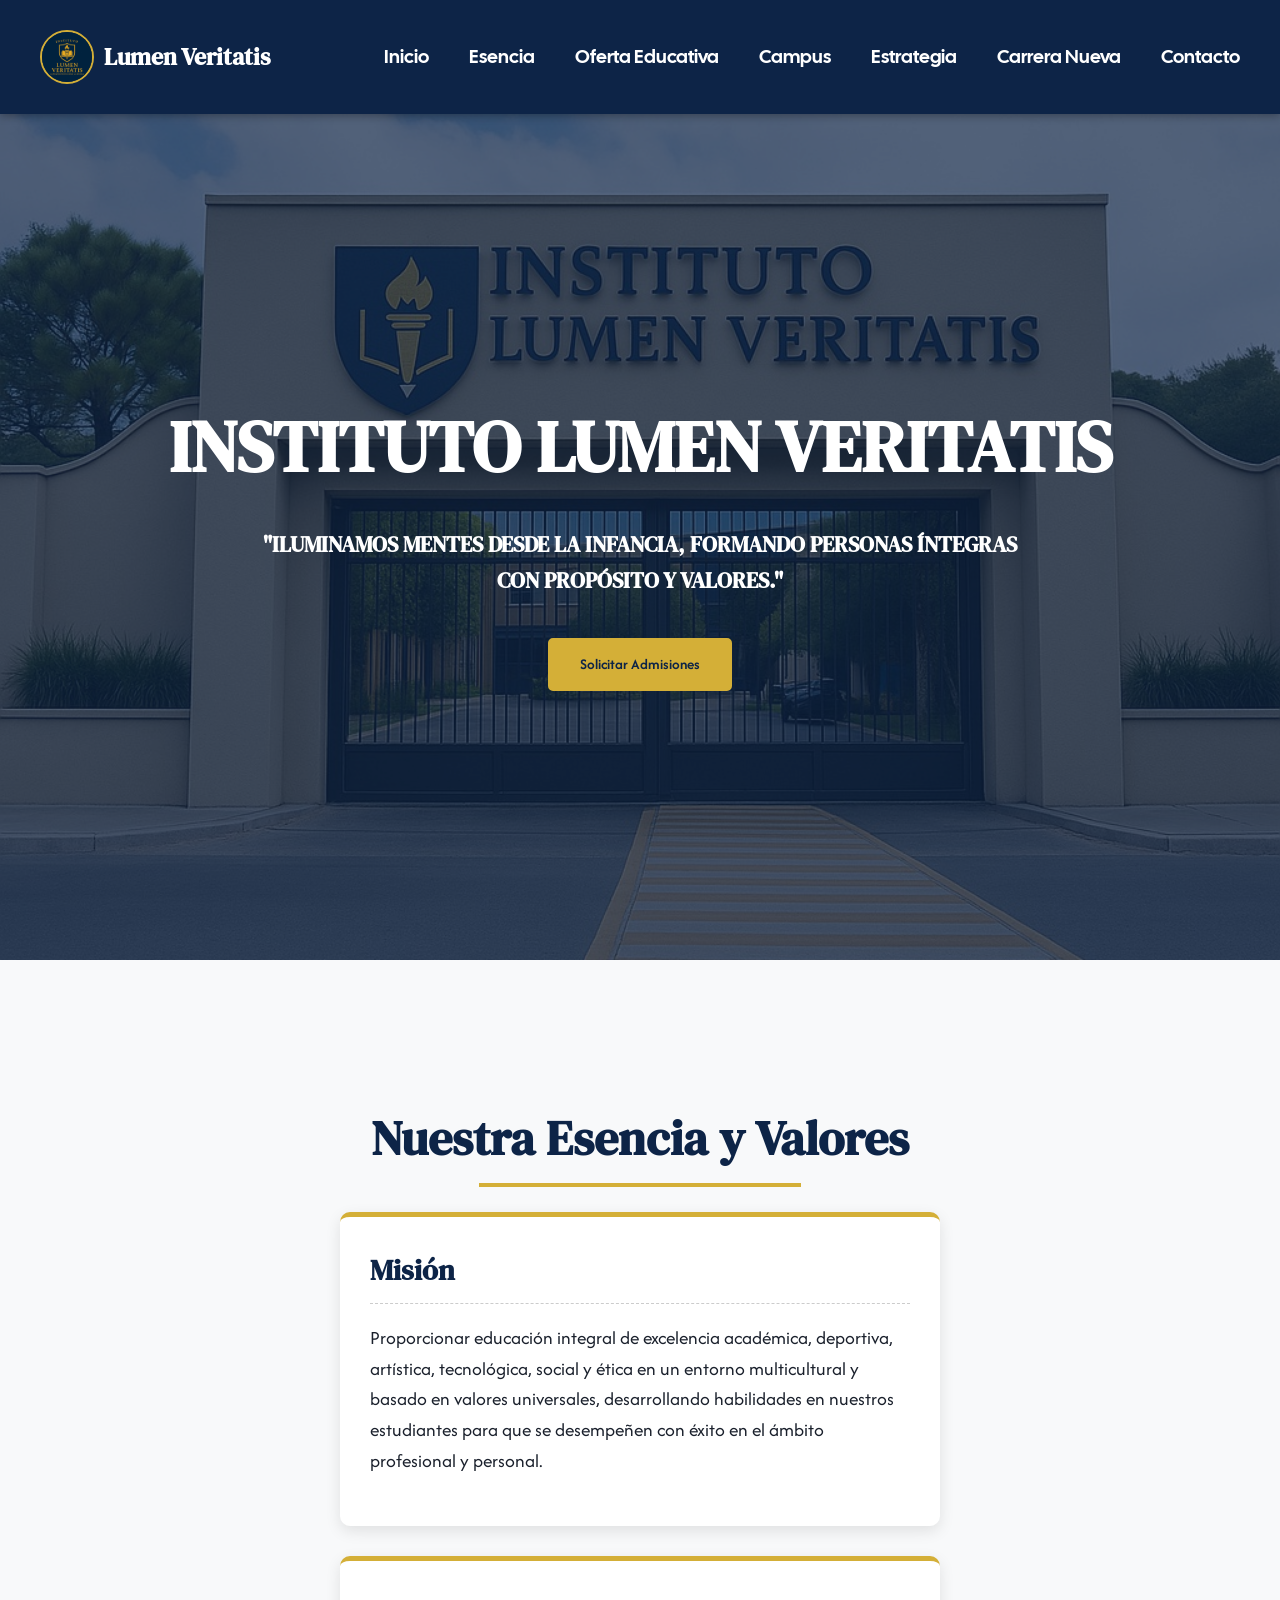
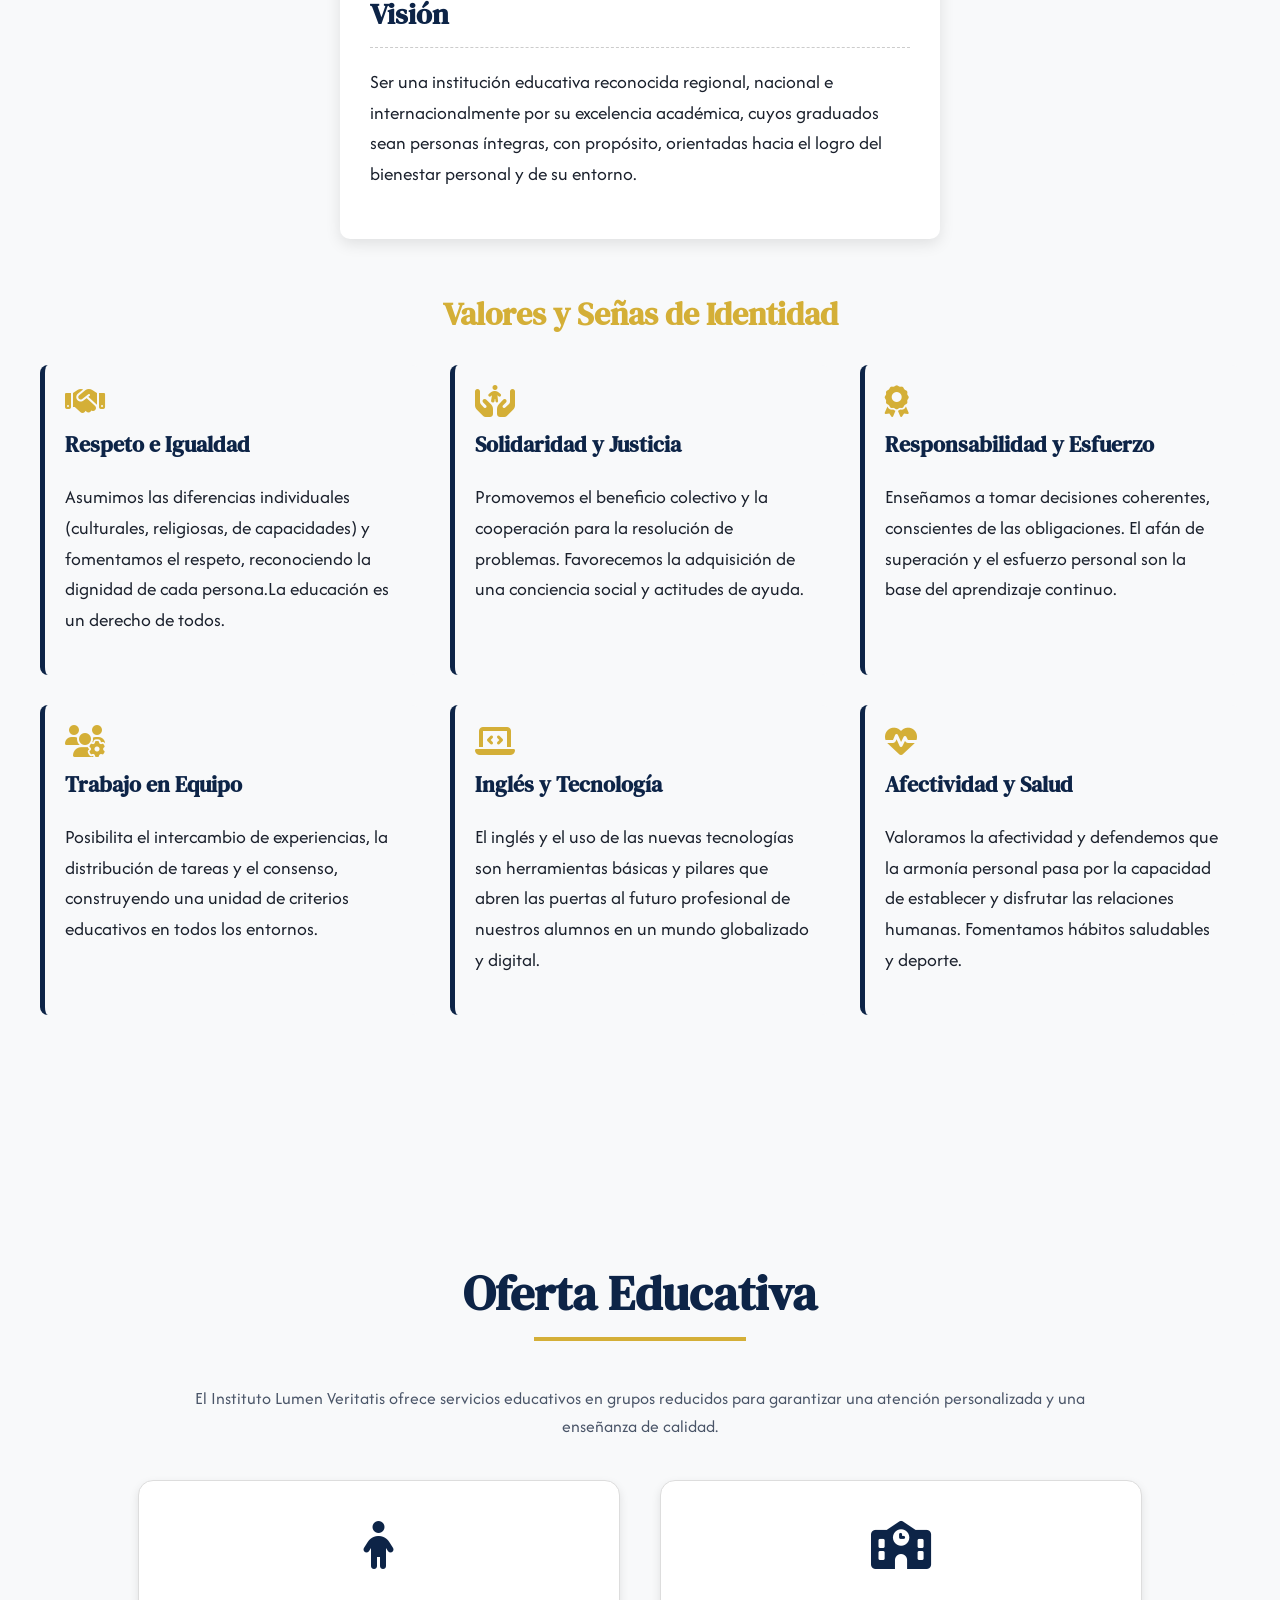
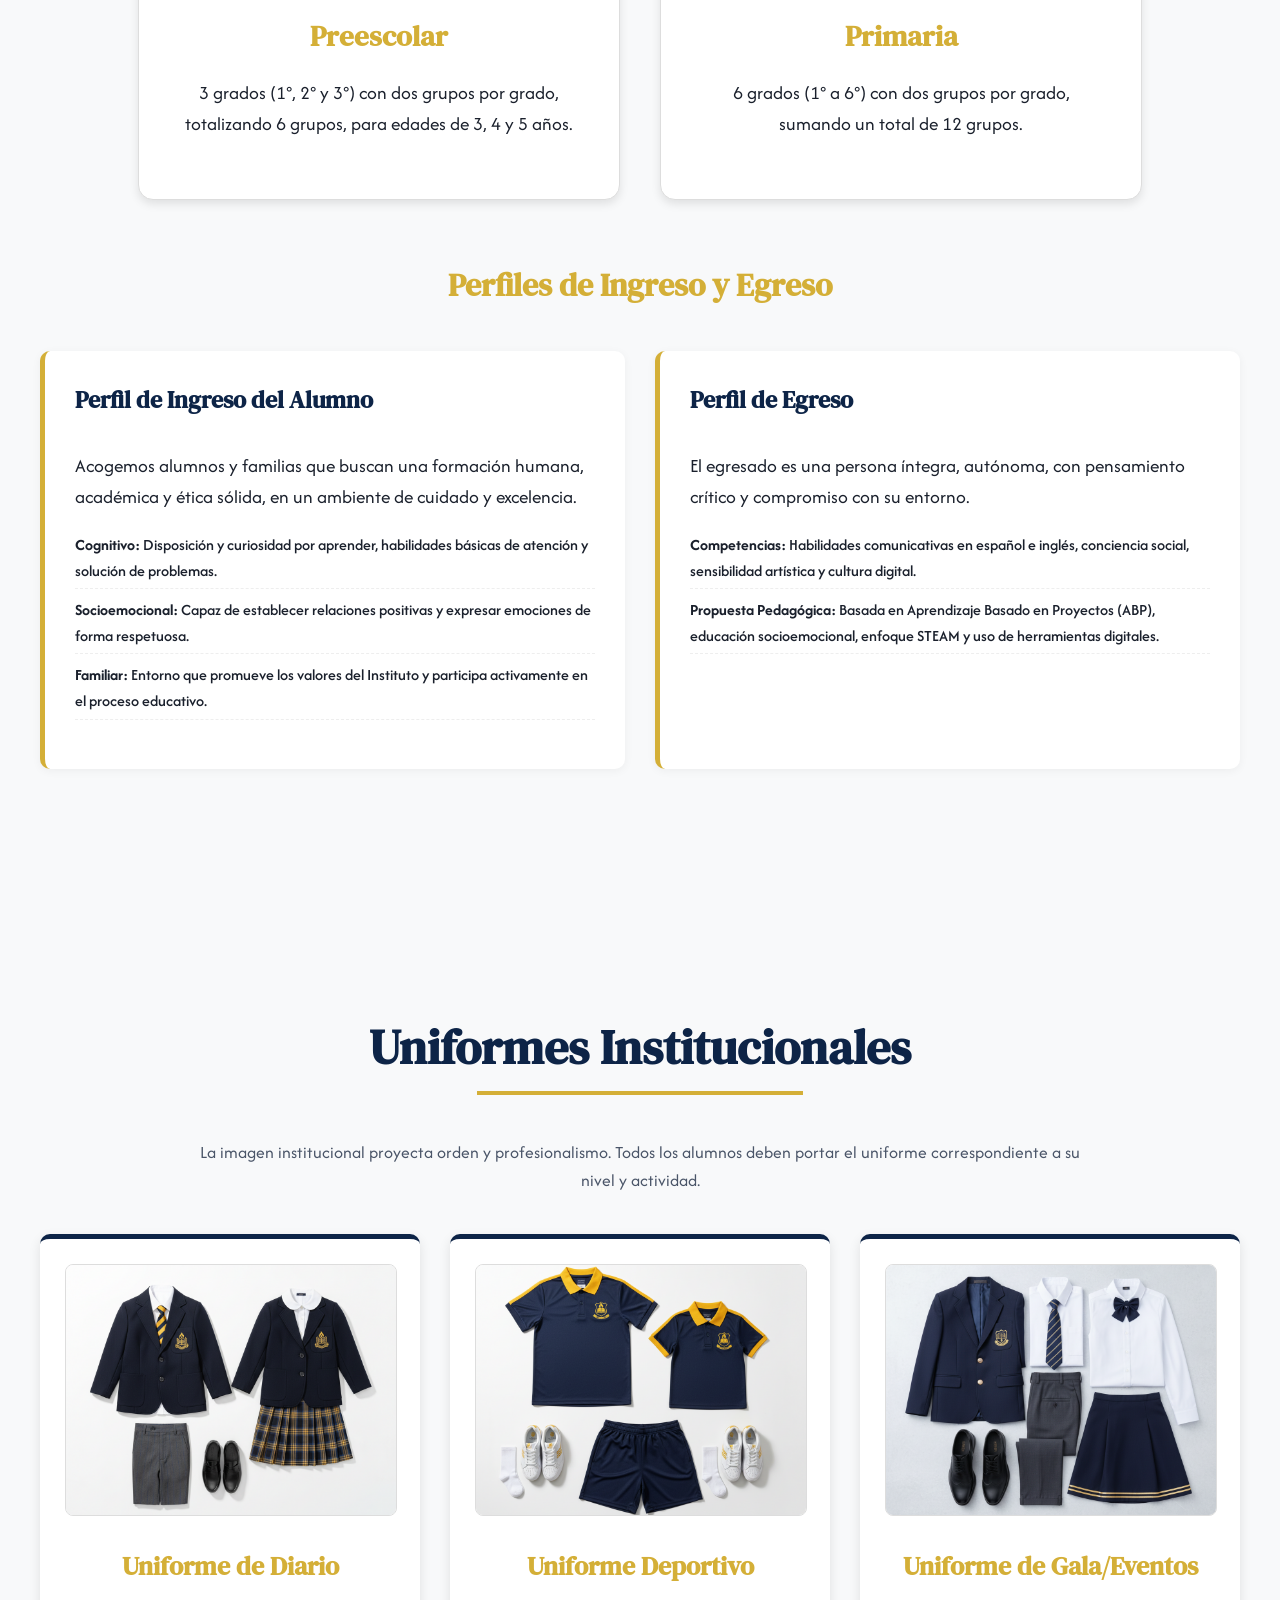
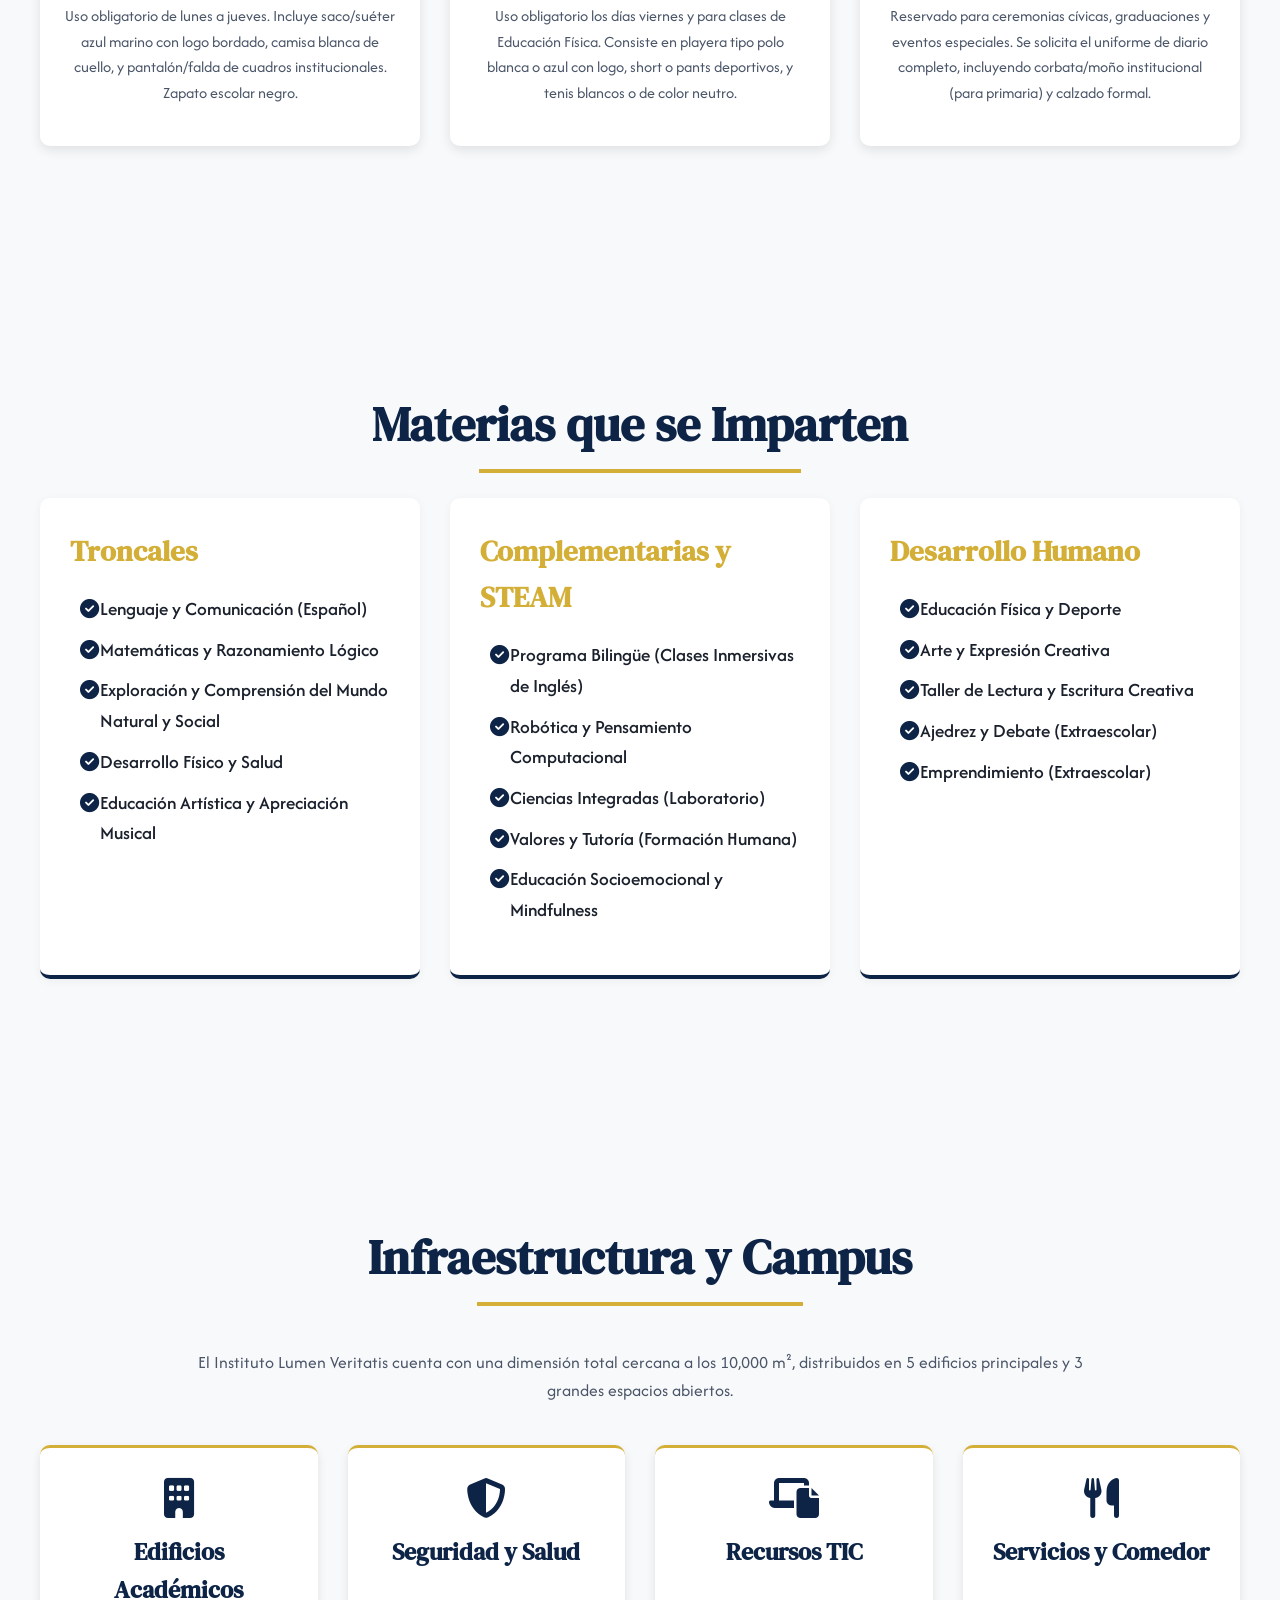
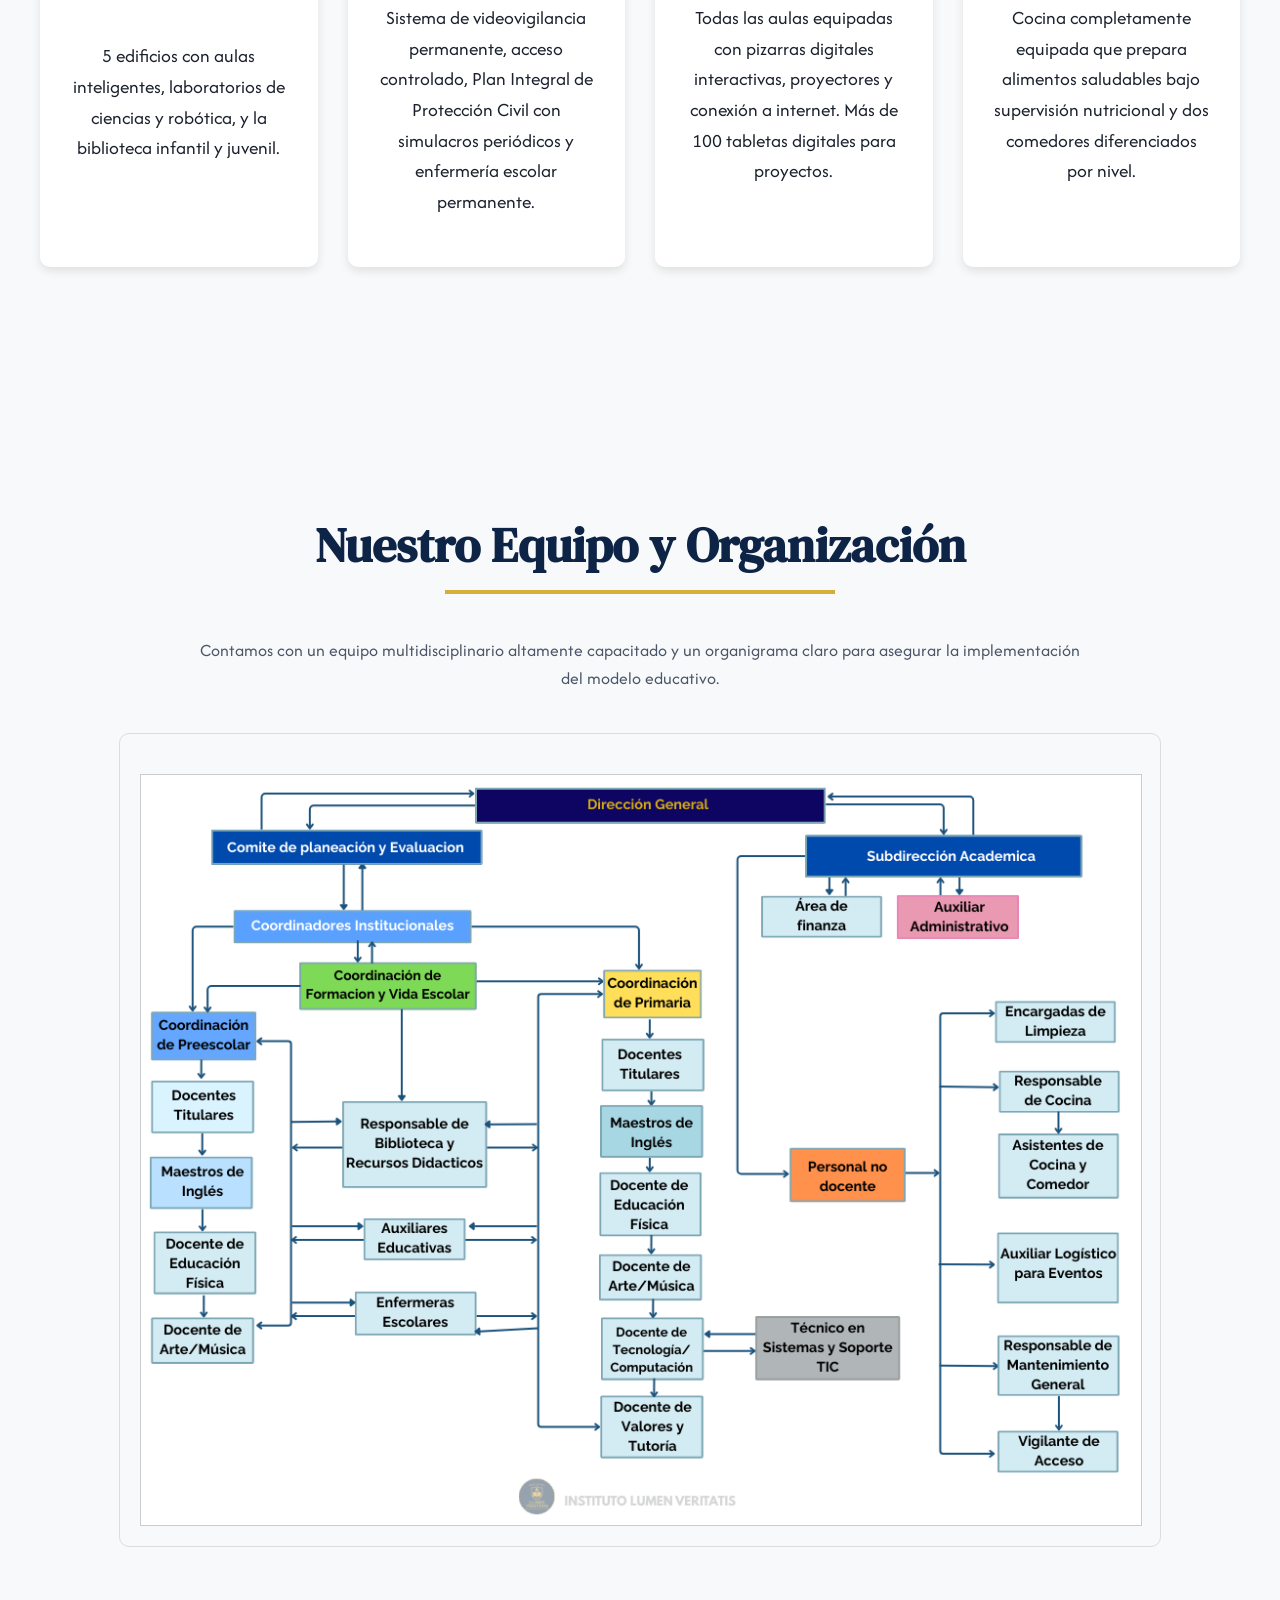
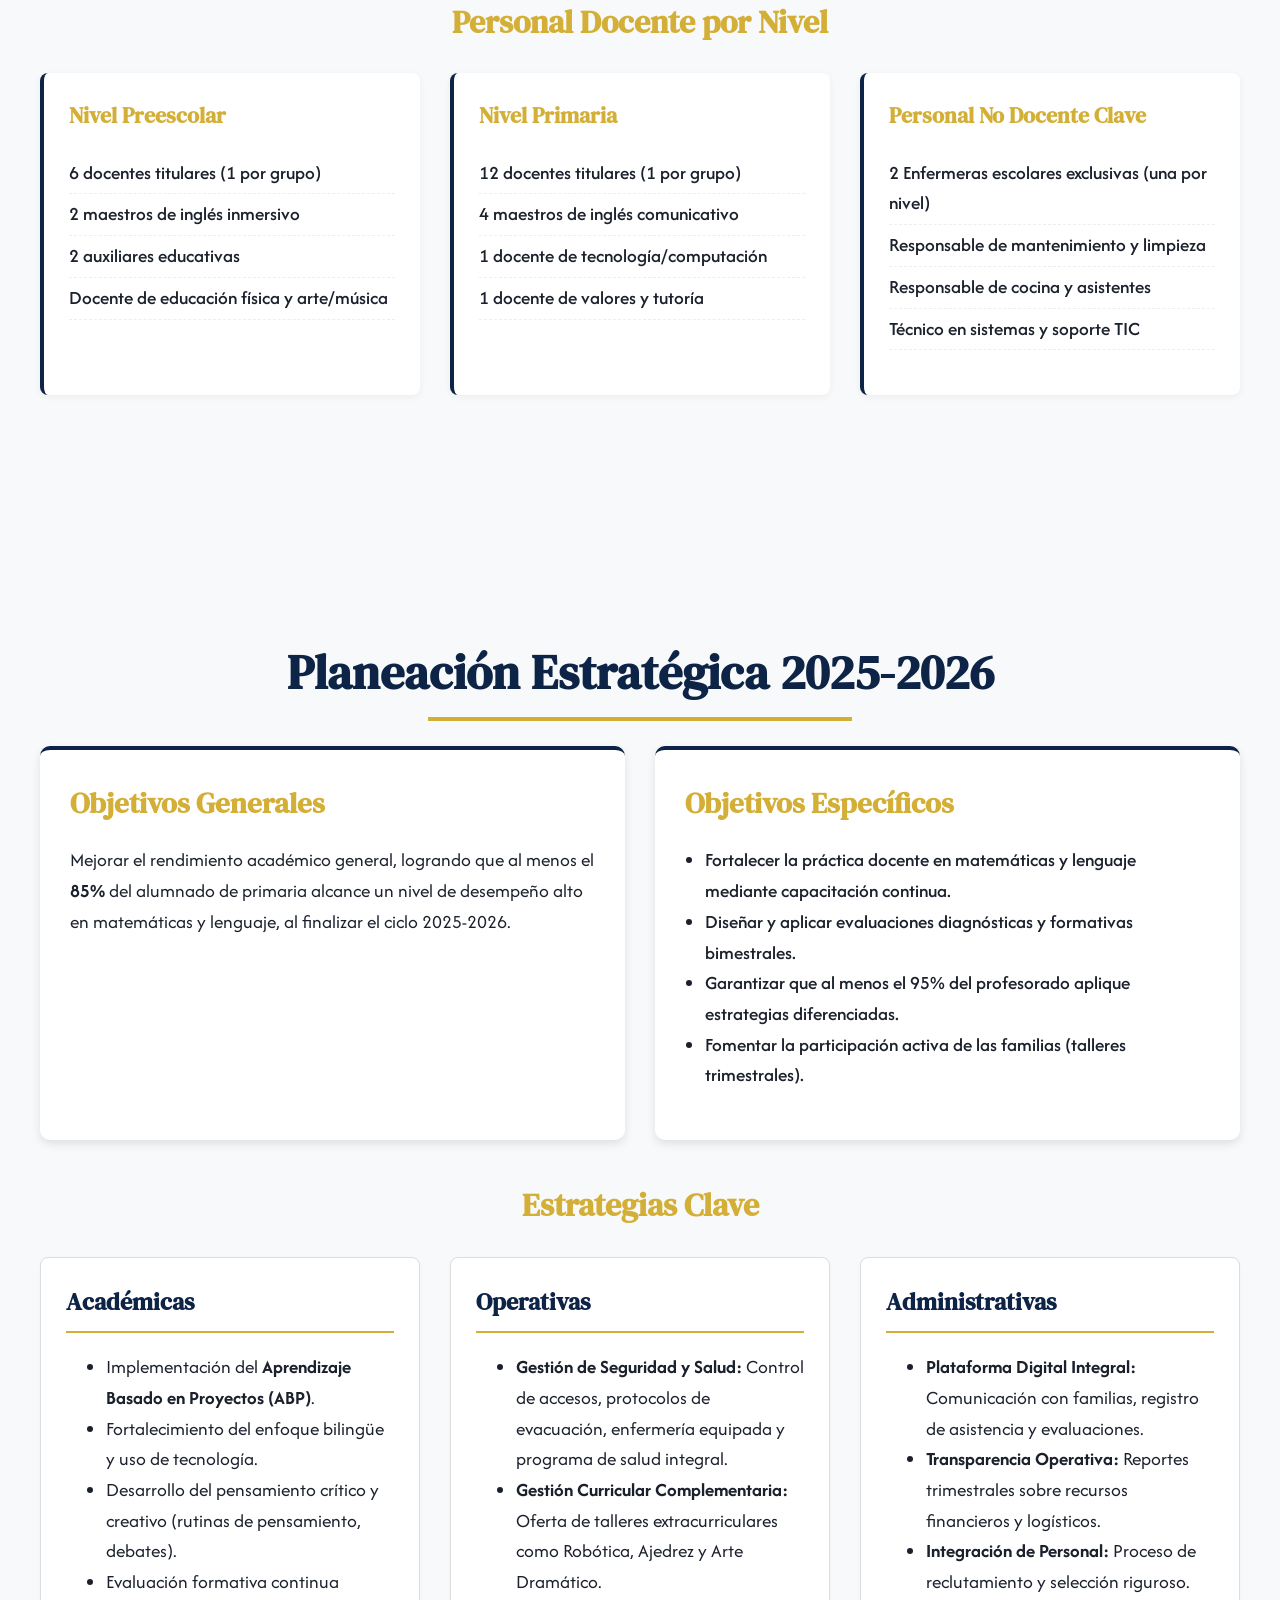
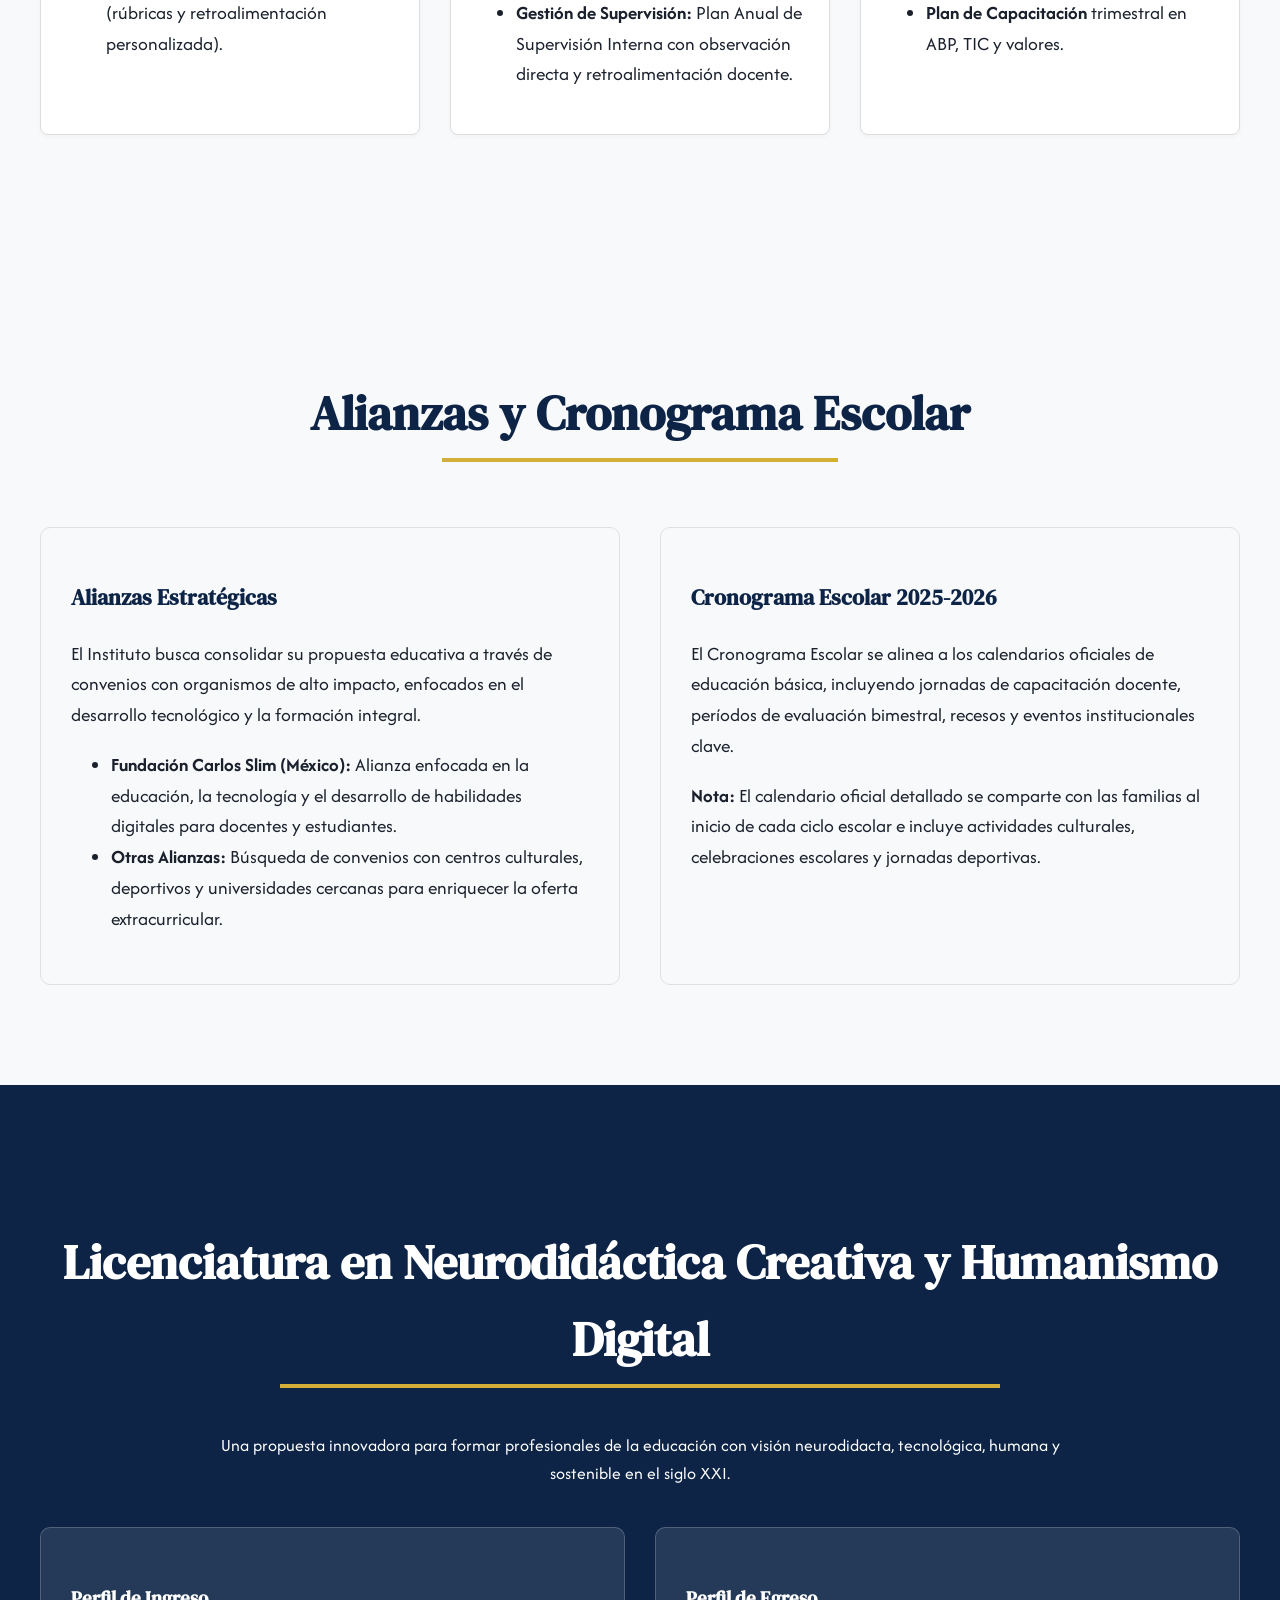
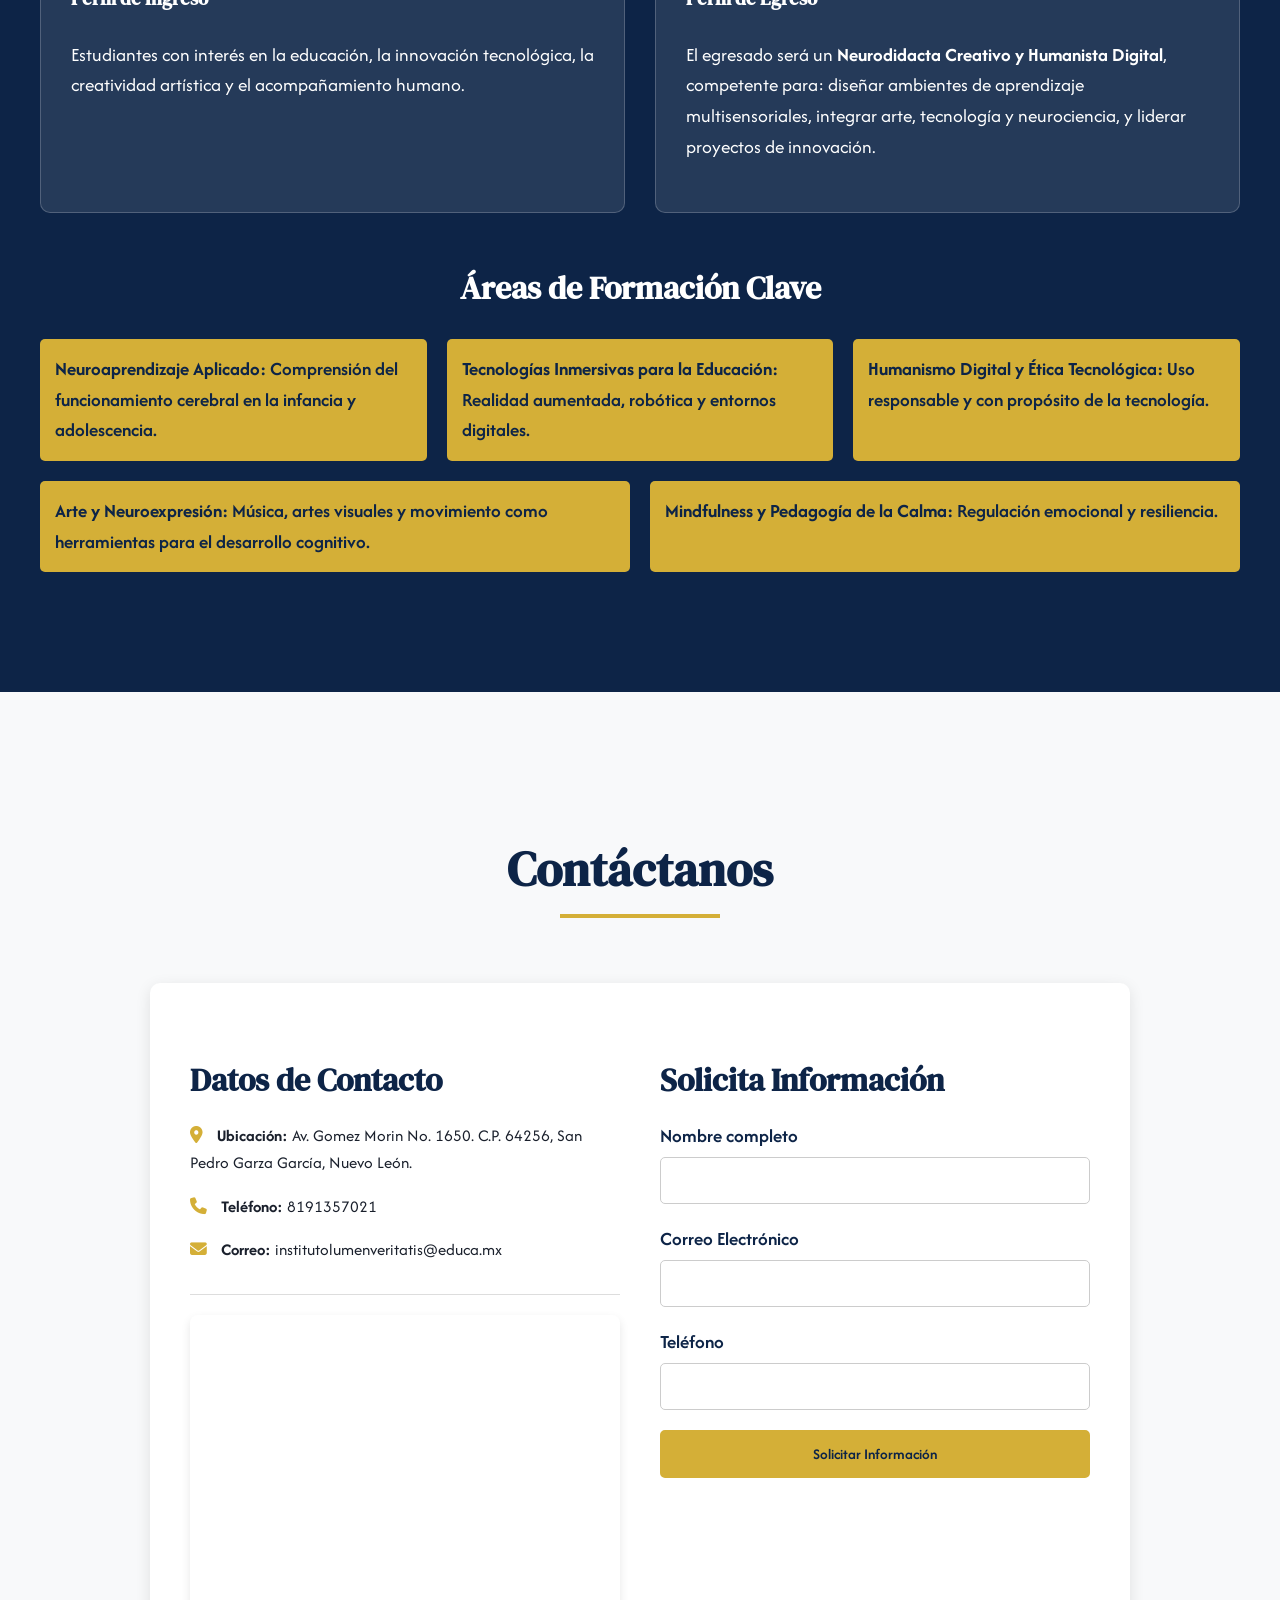
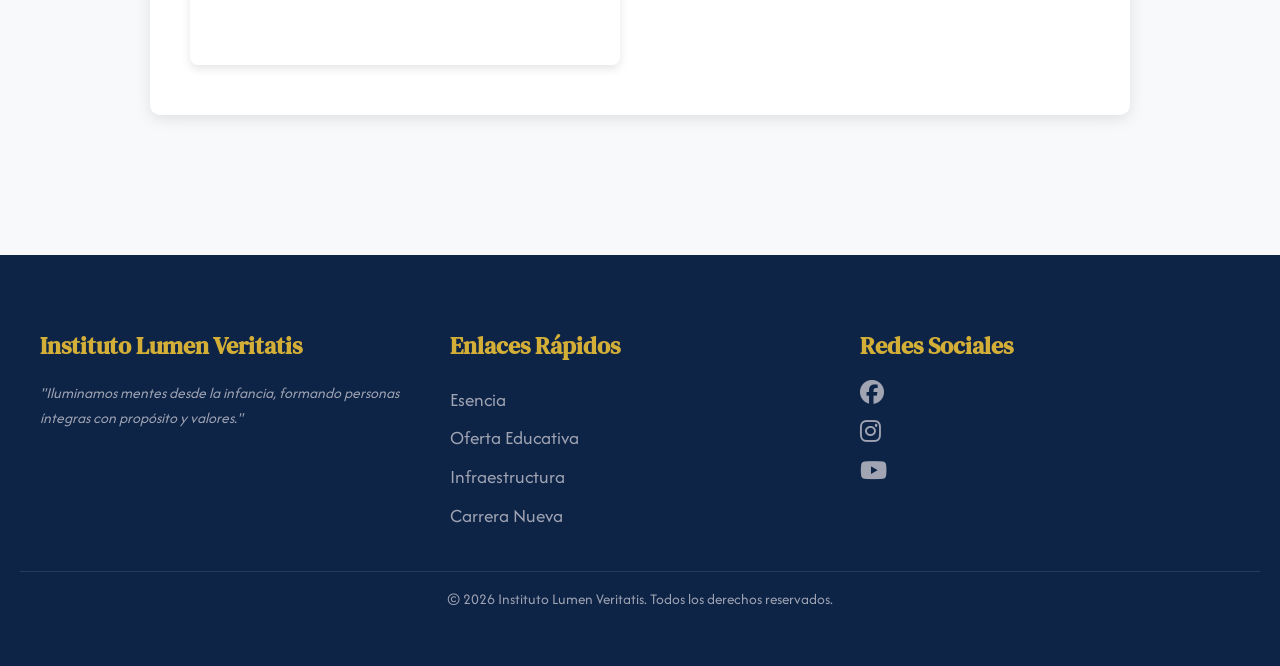
==== index.html @ 7ccf0b25 "Update index.html" ====
<!DOCTYPE html>
<html lang="es">

<head>
    <meta charset="UTF-8">
    <meta name="viewport" content="width=device-width, initial-scale=1.0">
    <title>Instituto Lumen Veritatis</title>
    <link rel="preconnect" href="https://fonts.googleapis.com">
    <link rel="preconnect" href="https://fonts.gstatic.com" crossorigin>
    <link rel="stylesheet" href="https://cdnjs.cloudflare.com/ajax/libs/font-awesome/6.5.1/css/all.min.css" integrity="sha512-DTOQO9RWCH3ppGqcWaEA1BIZOC6xxalwEsw9c2QQeAIftl+Vegovlnee1c9QX4TctnWMn13TZye+giMm8e2LwA==" crossorigin="anonymous" referrerpolicy="no-referrer" />
    <link rel="stylesheet" href="styles.css">
</head>

<body>
    <header class="header" id="header">
        <div class="navbar container">
            <a href="#inicio" class="logo">
                <img src="logo-institucional.png" alt="Logotipo Instituto Lumen Veritatis">
                <span>Lumen Veritatis</span>
            </a>
            <button class="mobile-menu-button" id="mobile-menu-button">
                <i class="fas fa-bars"></i>
            </button>
            <nav class="nav-links" id="nav-links">
                <a href="#inicio" class="nav-link">Inicio</a>
                <a href="#esencia" class="nav-link">Esencia</a>
                <a href="#niveles" class="nav-link">Oferta Educativa</a>
                <a href="#infraestructura" class="nav-link">Campus</a>
                <a href="#planeacion" class="nav-link">Estrategia</a>
                <a href="#carrera-nueva" class="nav-link">Carrera Nueva</a>
                <a href="#contacto" class="nav-link">Contacto</a>
            </nav>
        </div>
    </header>

    <main>
        <section class="hero" id="inicio">
            <div class="hero-content">
                <h1>INSTITUTO LUMEN VERITATIS</h1>
                <p>"ILUMINAMOS MENTES DESDE LA INFANCIA, FORMANDO PERSONAS ÍNTEGRAS CON PROPÓSITO Y VALORES."</p>
                <a href="#contacto" class="btn">Solicitar Admisiones</a>
            </div>
        </section>

        <section class="section" id="esencia">
            <div class="container">
                <h2 class="section-title">Nuestra Esencia y Valores</h2>
                
                <div class="esencia-grid">
                    <div class="esencia-card">
                        <h3>Misión</h3>
                        <p>Proporcionar educación integral de excelencia académica, deportiva, artística, tecnológica, social y ética en un entorno multicultural y basado en valores universales, desarrollando habilidades en nuestros estudiantes para que se desempeñen con éxito en el ámbito profesional y personal.</p>
                    </div>
                    <div class="esencia-card">
                        <h3>Visión</h3>
                        <p>Ser una institución educativa reconocida regional, nacional e internacionalmente por su excelencia académica, cuyos graduados sean personas íntegras, con propósito, orientadas hacia el logro del bienestar personal y de su entorno.</p>
                    </div>
                </div>

                <div class="valores-grid">
                    <h3 class="subsection-title">Valores y Señas de Identidad</h3>
                    <div class="valores-list">
                        <div class="valor-item">
                            <i class="fas fa-handshake"></i>
                            <h4>Respeto e Igualdad</h4>
                            <p>Asumimos las diferencias individuales (culturales, religiosas, de capacidades) y fomentamos el respeto, reconociendo la dignidad de cada persona.La educación es un derecho de todos.</p>
                        </div>
                        <div class="valor-item">
                            <i class="fas fa-hands-holding-child"></i>
                            <h4>Solidaridad y Justicia</h4>
                            <p>Promovemos el beneficio colectivo y la cooperación para la resolución de problemas. Favorecemos la adquisición de una conciencia social y actitudes de ayuda.</p>
                        </div>
                        <div class="valor-item">
                            <i class="fas fa-award"></i>
                            <h4>Responsabilidad y Esfuerzo</h4>
                            <p>Enseñamos a tomar decisiones coherentes, conscientes de las obligaciones. El afán de superación y el esfuerzo personal son la base del aprendizaje continuo.</p>
                        </div>
                        <div class="valor-item">
                            <i class="fas fa-users-gear"></i>
                            <h4>Trabajo en Equipo</h4>
                            <p>Posibilita el intercambio de experiencias, la distribución de tareas y el consenso, construyendo una unidad de criterios educativos en todos los entornos.</p>
                        </div>
                        <div class="valor-item">
                            <i class="fas fa-laptop-code"></i>
                            <h4>Inglés y Tecnología</h4>
                            <p>El inglés y el uso de las nuevas tecnologías son herramientas básicas y pilares que abren las puertas al futuro profesional de nuestros alumnos en un mundo globalizado y digital.</p>
                        </div>
                        <div class="valor-item">
                            <i class="fas fa-heart-pulse"></i>
                            <h4>Afectividad y Salud</h4>
                            <p>Valoramos la afectividad y defendemos que la armonía personal pasa por la capacidad de establecer y disfrutar las relaciones humanas. Fomentamos hábitos saludables y deporte.</p>
                        </div>
                    </div>
                </div>
            </div>
        </section>

        <section class="section bg-light" id="niveles">
            <div class="container">
                <h2 class="section-title">Oferta Educativa</h2>
                <p class="section-description">El Instituto Lumen Veritatis ofrece servicios educativos en grupos reducidos para garantizar una atención personalizada y una enseñanza de calidad.</p>
                <div class="niveles-grid">
                    <div class="nivel-card">
                        <i class="fas fa-child"></i>
                        <h3>Preescolar</h3>
                        <p>3 grados (1°, 2° y 3°) con dos grupos por grado, totalizando 6 grupos, para edades de 3, 4 y 5 años.</p>
                    </div>
                    <div class="nivel-card">
                        <i class="fas fa-school"></i>
                        <h3>Primaria</h3>
                        <p>6 grados (1° a 6°) con dos grupos por grado, sumando un total de 12 grupos.</p>
                    </div>
                </div>

                <div class="perfiles-section">
                    <h3 class="subsection-title">Perfiles de Ingreso y Egreso</h3>
                    <div class="perfiles-grid">
                        <div class="perfil-card">
                            <h4>Perfil de Ingreso del Alumno</h4>
                            <p>Acogemos alumnos y familias que buscan una formación humana, académica y ética sólida, en un ambiente de cuidado y excelencia.</p>
                            <ul>
                                <li><strong>Cognitivo:</strong> Disposición y curiosidad por aprender, habilidades básicas de atención y solución de problemas.</li>
                                <li><strong>Socioemocional:</strong> Capaz de establecer relaciones positivas y expresar emociones de forma respetuosa.</li>
                                <li><strong>Familiar:</strong> Entorno que promueve los valores del Instituto y participa activamente en el proceso educativo.</li>
                            </ul>
                        </div>
                        <div class="perfil-card">
                            <h4>Perfil de Egreso</h4>
                            <p>El egresado es una persona íntegra, autónoma, con pensamiento crítico y compromiso con su entorno.</p>
                            <ul>
                            <li><strong>Competencias:</strong> Habilidades comunicativas en español e inglés, conciencia social, sensibilidad artística y cultura digital.</li>
                            <li><strong>Propuesta Pedagógica:</strong> Basada en Aprendizaje Basado en Proyectos (ABP), educación socioemocional, enfoque STEAM y uso de herramientas digitales.</li>
                            </ul>
                        </div>
                    </div>
                </div>
            </div>
        </section>


<section class="section" id="uniformes">
    <div class="container">
        <h2 class="section-title">Uniformes Institucionales</h2>
        <p class="section-description">La imagen institucional proyecta orden y profesionalismo. Todos los alumnos deben portar el uniforme correspondiente a su nivel y actividad.</p>

        <div class="uniformes-grid">
            
            <div class="uniforme-card">
                <img src="uniforme-diario.png" alt="Uniforme de Diario">
                <h4>Uniforme de Diario</h4>
                <p>Uso obligatorio de lunes a jueves. Incluye saco/suéter azul marino con logo bordado, camisa blanca de cuello, y pantalón/falda de cuadros institucionales. Zapato escolar negro.</p>
            </div>
            
            <div class="uniforme-card">
                <img src="uniforme-deportivo.png" alt="Uniforme Deportivo">
                <h4>Uniforme Deportivo</h4>
                <p>Uso obligatorio los días viernes y para clases de Educación Física. Consiste en playera tipo polo blanca o azul con logo, short o pants deportivos, y tenis blancos o de color neutro.</p>
            </div>
            
            <div class="uniforme-card">
                <img src="uniforme-gala.png" alt="Uniforme de Gala/Eventos">
                <h4>Uniforme de Gala/Eventos</h4>
                <p>Reservado para ceremonias cívicas, graduaciones y eventos especiales. Se solicita el uniforme de diario completo, incluyendo corbata/moño institucional (para primaria) y calzado formal.</p>
            </div>
        </div>
    </div>
</section>

        <section class="section" id="materias">
            <div class="container">
                <h2 class="section-title">Materias que se Imparten</h2>
                <div class="materias-grid">
                    <div class="materia-card">
                        <h3>Troncales</h3>
                        <ul>
                            <li>Lenguaje y Comunicación (Español)</li>
                            <li>Matemáticas y Razonamiento Lógico</li>
                            <li>Exploración y Comprensión del Mundo Natural y Social</li>
                            <li>Desarrollo Físico y Salud</li>
                            <li>Educación Artística y Apreciación Musical</li>
                        </ul>
                    </div>
                    <div class="materia-card">
                        <h3>Complementarias y STEAM</h3>
                        <ul>
                            <li>Programa Bilingüe (Clases Inmersivas de Inglés)</li>
                            <li>Robótica y Pensamiento Computacional</li>
                            <li>Ciencias Integradas (Laboratorio)</li>
                            <li>Valores y Tutoría (Formación Humana)</li>
                            <li>Educación Socioemocional y Mindfulness</li>
                        </ul>
                    </div>
                    <div class="materia-card">
                        <h3>Desarrollo Humano</h3>
                        <ul>
                            <li>Educación Física y Deporte</li>
                            <li>Arte y Expresión Creativa</li>
                            <li>Taller de Lectura y Escritura Creativa</li>
                            <li>Ajedrez y Debate (Extraescolar)</li>
                            <li>Emprendimiento (Extraescolar)</li>
                        </ul>
                    </div>
                </div>
            </div>
        </section>

        <section class="section bg-light" id="infraestructura">
            <div class="container">
                <h2 class="section-title">Infraestructura y Campus</h2>
                <p class="section-description">El Instituto Lumen Veritatis cuenta con una dimensión total cercana a los 10,000 m², distribuidos en 5 edificios principales y 3 grandes espacios abiertos.</p>

                <div class="infra-grid">
                    <div class="infra-item">
                        <i class="fas fa-building"></i>
                        <h4>Edificios Académicos</h4>
                        <p>5 edificios con aulas inteligentes, laboratorios de ciencias y robótica, y la biblioteca infantil y juvenil.</p>
                    </div>
                    <div class="infra-item">
                        <i class="fas fa-shield-halved"></i>
                        <h4>Seguridad y Salud</h4>
                        <p>Sistema de videovigilancia permanente, acceso controlado, Plan Integral de Protección Civil con simulacros periódicos y enfermería escolar permanente.</p>
                    </div>
                    <div class="infra-item">
                        <i class="fas fa-laptop-file"></i>
                        <h4>Recursos TIC</h4>
                        <p>Todas las aulas equipadas con pizarras digitales interactivas, proyectores y conexión a internet. Más de 100 tabletas digitales para proyectos.</p>
                    </div>
                    <div class="infra-item">
                        <i class="fas fa-utensils"></i>
                        <h4>Servicios y Comedor</h4>
                        <p>Cocina completamente equipada que prepara alimentos saludables bajo supervisión nutricional y dos comedores diferenciados por nivel.</p>
                    </div>
                </div>
            </div>
        </section>

        <section class="section" id="equipo">
            <div class="container">
                <h2 class="section-title">Nuestro Equipo y Organización</h2>
                <p class="section-description">Contamos con un equipo multidisciplinario altamente capacitado y un organigrama claro para asegurar la implementación del modelo educativo.</p>
                <div class="organigrama-container">
                    <img src="organigrama-institucional.png" alt="Organigrama del Instituto Lumen Veritatis" class="organigrama-img">
                </div>

                <div class="equipo-detalle">
                    <h3 class="subsection-title">Personal Docente por Nivel</h3>
                    <div class="equipo-grid">
                        <div class="equipo-card">
                            <h4>Nivel Preescolar</h4>
                            <ul>
                                <li>6 docentes titulares (1 por grupo)</li>
                                <li>2 maestros de inglés inmersivo</li>
                                <li>2 auxiliares educativas</li>
                                <li>Docente de educación física y arte/música</li>
                            </ul>
                        </div>
                        <div class="equipo-card">
                            <h4>Nivel Primaria</h4>
                            <ul>
                               <li>12 docentes titulares (1 por grupo)</li>
                               <li>4 maestros de inglés comunicativo</li>
                               <li>1 docente de tecnología/computación</li>
                               <li>1 docente de valores y tutoría</li>
                            </ul>
                        </div>
                        <div class="equipo-card">
                            <h4>Personal No Docente Clave</h4>
                            <ul>
                               <li>2 Enfermeras escolares exclusivas (una por nivel)</li>
                               <li>Responsable de mantenimiento y limpieza</li>
                               <li>Responsable de cocina y asistentes</li>
                               <li>Técnico en sistemas y soporte TIC</li>
                            </ul>
                        </div>
                    </div>
                </div>
            </div>
        </section>
        
        <section class="section bg-light" id="planeacion">
            <div class="container">
                <h2 class="section-title">Planeación Estratégica 2025-2026</h2>
                
                <div class="objetivos-grid">
                    <div class="objetivo-card">
                        <h3>Objetivos Generales</h3>
                        <p>Mejorar el rendimiento académico general, logrando que al menos el <strong>85%</strong> del alumnado de primaria alcance un nivel de desempeño alto en matemáticas y lenguaje, al finalizar el ciclo 2025-2026.</p>
                    </div>
                    <div class="objetivo-card">
                        <h3>Objetivos Específicos</h3>
                        <ul>
                            <li>Fortalecer la práctica docente en matemáticas y lenguaje mediante capacitación continua.</li>
                            <li>Diseñar y aplicar evaluaciones diagnósticas y formativas bimestrales.</li>
                            <li>Garantizar que al menos el 95% del profesorado aplique estrategias diferenciadas.</li>
                            <li>Fomentar la participación activa de las familias (talleres trimestrales).</li>
                        </ul>
                    </div>
                </div>

                <div class="estrategias-container">
                    <h3 class="subsection-title">Estrategias Clave</h3>
                    <div class="estrategias-grid">
                        <div class="estrategia-card">
                            <h4>Académicas</h4>
                            <ul>
                                <li>Implementación del <strong>Aprendizaje Basado en Proyectos (ABP)</strong>.</li>
                                <li>Fortalecimiento del enfoque bilingüe y uso de tecnología.</li>
                                <li>Desarrollo del pensamiento crítico y creativo (rutinas de pensamiento, debates).</li>
                                <li>Evaluación formativa continua (rúbricas y retroalimentación personalizada).</li>
                            </ul>
                        </div>
                        <div class="estrategia-card">
                            <h4>Operativas</h4>
                            <ul>
                                <li><strong>Gestión de Seguridad y Salud:</strong> Control de accesos, protocolos de evacuación, enfermería equipada y programa de salud integral.</li>
                                <li><strong>Gestión Curricular Complementaria:</strong> Oferta de talleres extracurriculares como Robótica, Ajedrez y Arte Dramático.</li>
                                <li><strong>Gestión de Supervisión:</strong> Plan Anual de Supervisión Interna con observación directa y retroalimentación docente.</li>
                            </ul>
                        </div>
                        <div class="estrategia-card">
                            <h4>Administrativas</h4>
                            <ul>
                                <li><strong>Plataforma Digital Integral:</strong> Comunicación con familias, registro de asistencia y evaluaciones.</li>
                                <li><strong>Transparencia Operativa:</strong> Reportes trimestrales sobre recursos financieros y logísticos.</li>
                                <li><strong>Integración de Personal:</strong> Proceso de reclutamiento y selección riguroso.</li>
                                <li><strong>Plan de Capacitación</strong> trimestral en ABP, TIC y valores.</li>
                            </ul>
                        </div>
                    </div>
                </div>
            </div>
        </section>

        <section class="section" id="extras">
            <div class="container">
                <h2 class="section-title">Alianzas y Cronograma Escolar</h2>
                
                <div class="cronograma-alianzas-grid">
                    <div class="alianzas-card">
                        <h3>Alianzas Estratégicas</h3>
                        <p>El Instituto busca consolidar su propuesta educativa a través de convenios con organismos de alto impacto, enfocados en el desarrollo tecnológico y la formación integral.</p>
                        <ul>
                            <li><strong>Fundación Carlos Slim (México):</strong> Alianza enfocada en la educación, la tecnología y el desarrollo de habilidades digitales para docentes y estudiantes.</li>
                            <li><strong>Otras Alianzas:</strong> Búsqueda de convenios con centros culturales, deportivos y universidades cercanas para enriquecer la oferta extracurricular. </li>
                        </ul>
                    </div>
                    <div class="cronograma-card">
                        <h3>Cronograma Escolar 2025-2026</h3>
                        <p>El Cronograma Escolar se alinea a los calendarios oficiales de educación básica, incluyendo jornadas de capacitación docente, períodos de evaluación bimestral, recesos y eventos institucionales clave.</p>
                       <p><strong>Nota:</strong> El calendario oficial detallado se comparte con las familias al inicio de cada ciclo escolar e incluye actividades culturales, celebraciones escolares y jornadas deportivas.</p>
                       
                    </div>
                </div>
            </div>
        </section>

        <section class="section bg-new-career" id="carrera-nueva">
            <div class="container">
                <h2 class="section-title">Licenciatura en Neurodidáctica Creativa y Humanismo Digital</h2>
                <p class="section-description">Una propuesta innovadora para formar profesionales de la educación con visión neurodidacta, tecnológica, humana y sostenible en el siglo XXI.</p>

                <div class="carrera-info-grid">
                    <div class="carrera-item">
                        <h4>Perfil de Ingreso</h4>
                        <p>Estudiantes con interés en la educación, la innovación tecnológica, la creatividad artística y el acompañamiento humano.</p>
                    </div>
                    <div class="carrera-item">
                        <h4>Perfil de Egreso</h4>
                        <p>El egresado será un <strong>Neurodidacta Creativo y Humanista Digital</strong>, competente para: diseñar ambientes de aprendizaje multisensoriales, integrar arte, tecnología y neurociencia, y liderar proyectos de innovación.</p>
                    </div>
                </div>

                <div class="carrera-asignaturas">
                    <h4 class="subsection-title">Áreas de Formación Clave</h4>
                    <ul>
                        <li><strong>Neuroaprendizaje Aplicado:</strong> Comprensión del funcionamiento cerebral en la infancia y adolescencia.</li>
                        <li><strong>Tecnologías Inmersivas para la Educación:</strong> Realidad aumentada, robótica y entornos digitales.</li>
                        <li><strong>Humanismo Digital y Ética Tecnológica:</strong> Uso responsable y con propósito de la tecnología.</li>
                        <li><strong>Arte y Neuroexpresión:</strong> Música, artes visuales y movimiento como herramientas para el desarrollo cognitivo.</li>
                        <li><strong>Mindfulness y Pedagogía de la Calma:</strong> Regulación emocional y resiliencia.</li>
                    </ul>
                </div>
            </div>
        </section>

        <section class="section contact" id="contacto">
            <div class="container">
                <h2 class="section-title">Contáctanos</h2>
                <div class="contact-grid">
		 	<div class="contact-info">
                		<h3>Datos de Contacto</h3>
                		<p><i class="fas fa-map-marker-alt"></i> <strong>Ubicación:</strong> Av. Gomez Morin No. 1650. C.P. 64256, San Pedro Garza García, Nuevo León.</p>
                		<p><i class="fas fa-phone"></i> <strong>Teléfono:</strong> 8191357021</p>
                		<p><i class="fas fa-envelope"></i> <strong>Correo:</strong> institutolumenveritatis@educa.mx</p>
                        
                	<div class="map-container">
                   		<iframe 
				src="https://www.google.com/maps/embed?pb=!1m18!1m12!1m3!1d3596.15555462725!2d-100.3842322240974!3d25.666699877413695!2m3!1f0!2f0!3f0!3m2!1i1024!2i768!4f13.1!3m3!1m2!1s0x867373f1d8c1143f 						3A0xf639a06691c21051!2sAv.%20G%C3%B3mez%20Mor%C3%ADn%201650%2C%20Valle%20del%20Campestre%2C%2066265%20San%20Pedro%20Garza%20Garc%C3%ADa%2C%20N.L.!5e0!3m2!1ses-419!2smx!4v1700000000000!5m2!1ses-419!2smx" 
                        	width="100%" 
                        	height="350" 
                        	style="border:0;" 
                        	allowfullscreen="" 
                        	loading="lazy" 
                        	referrerpolicy="no-referrer-when-downgrade">
                    		</iframe>
  			</div>
			</div>
			

		<div class="contact-form-container">
                        <h3>Solicita Información</h3>
                        <form id="contactForm">
                            <label for="name">Nombre completo</label>
                            <input type="text" id="name" name="name" required>
                            <label for="email">Correo Electrónico</label>
                            <input type="email" id="email" name="email" required>
                            <label for="phone">Teléfono</label>
                            <input type="tel" id="phone" name="phone" required>
                            <button type="submit" class="btn">Solicitar Información</button>
                            <p id="form-success" class="form-success hidden">¡Gracias! Hemos recibido tu mensaje.</p>
                        </form>
                  </div>
                </div>
            </div>
        </section>
    </main>

    <footer class="footer">
        <div class="footer-grid">
            <div>
                <h4>Instituto Lumen Veritatis</h4>
                <p>"Iluminamos mentes desde la infancia, formando personas íntegras con propósito y valores."</p>
            </div>
            <div>
                <h4>Enlaces Rápidos</h4>
                <ul>
                    <li><a href="#esencia">Esencia</a></li>
                    <li><a href="#niveles">Oferta Educativa</a></li>
                    <li><a href="#infraestructura">Infraestructura</a></li>
                    <li><a href="#carrera-nueva">Carrera Nueva</a></li>
                </ul>
            </div>
            <div>
                <h4>Redes Sociales</h4>
                <a href="https://www.facebook.com/share/1RgCo49za9/"><i class="fab fa-facebook"></i></a>
                <a href="#"><i class="fab fa-instagram"></i></a>
                <a href="#"><i class="fab fa-youtube"></i></a>
            </div>
        </div>
        <p>&copy; <span id="year"></span> Instituto Lumen Veritatis. Todos los derechos reservados.</p>
    </footer>

    <script src="script.js"></script>
</body>


</html>
---- styles.css ----
@import url('https://fonts.googleapis.com/css2?family=Afacad+Flux:wght@100..1000&family=Cal+Sans&family=DM+Serif+Text:ital@0;1&family=Readex+Pro:wght@160..700&display=swap');

/* Fuente y colores */
body {
    font-family: "Afacad Flux", sans-serif;
    font-style: normal;
    font-size: 1.2rem;
    margin: 0;
    padding: 0;
    background-color: #F8F9FA;
    color: #1a202c;
    line-height: 1.6;
}


:root {
    --azul-institucional: #0D2447; /* Azul Oscuro, como el fondo del logo */
    --dorado-institucional: #D4AF37; /* Dorado, como los elementos del logo */
    --gris-claro: #F8F9FA;
    --fuente-titulo: "DM Serif Text", serif; /* Fuente formal para títulos */
    --fuente-cuerpo: "Afacad Flux", sans-serif;

}

/* Base y tipografía */

h2, h3, h1, h4 {
    font-family: "DM Serif Text", serif;
    color: var(--azul-institucional);
}


.container {
    max-width: 1200px;
    margin: 0 auto;
    padding: 20px;
}

.section {
    padding: 80px 20px;
    text-align: center;
}

.section-title {
    font-size: 3rem;
    font-weight: 700;
    color: var(--azul-institucional);
    margin-bottom: 25px;
    position: relative;
    display: inline-block;
    padding-bottom: 10px;
}

.section-title::after {
    content: '';
    position: absolute;
    width: 60%;
    height: 4px;
    background-color: var(--dorado-institucional);
    bottom: 0;
    left: 20%;
}

.subsection-title {
    font-size: 2rem;
    font-weight: 600;
    margin-top: 40px;
    margin-bottom: 25px;
    color: var(--dorado-institucional);
}

.section-description {
    font-size: 1.1rem;
    color: #4a5568;
    margin-bottom: 40px;
    max-width: 900px;
    margin-left: auto;
    margin-right: auto;
}

.bg-light {
    background-color: var(--gris-claro);
}

.bg-new-career {
    background-color: var(--azul-institucional);
}

.bg-new-career .section-title,
.bg-new-career h4,
.bg-new-career p,
.bg-new-career li {
    color: white;
}

.bg-new-career .section-title::after {
    background-color: var(--dorado-institucional);
}

/* Botones */
.btn {
    display: inline-block;
    padding: 12px 30px;
    background-color: var(--dorado-institucional);
    color: var(--azul-institucional);
    text-decoration: none;
    font-weight: 600;
    border-radius: 5px;
    transition: background-color 0.3s ease, transform 0.2s;
    border: 2px solid var(--dorado-institucional);
    cursor: pointer;
    font-family: var(--fuente-cuerpo);
    font-size: 0.95rem;


}

.btn:hover {
    background-color: #EBCF75;
    transform: translateY(-2px);
}

/* Header/Nav */
.header {
    position: fixed;
    width: 100%;
    background-color: var(--azul-institucional);
    color: white;
    z-index: 1000;
    box-shadow: 0 2px 8px rgba(0, 0, 0, 0.3);
}

.navbar {
    display: flex;
    align-items: center;
    justify-content: space-between;
    font-family: "Cal Sans", sans-serif;
    font-style: normal;       
}

.logo {
    display: flex;
    align-items: center;
    text-decoration: none;
    color: white;
    padding: 10px 0;
}

.logo img {
    height: 50px;
    width: 50px;
    border: 2px solid var(--dorado-institucional);
    border-radius: 50%;
    margin-right: 10px;
    object-fit: cover;
}

.logo span {
    font-weight: 700;
    font-size: 1.5rem;
    font-family:"DM Serif Text", serif;
}

.nav-links {
    display: flex;
    gap: 40px;
}

.nav-link {
    text-decoration: none;
    color: white;
    font-weight: 500;
    padding: 15px 0;
    transition: color 0.3s ease;
}

.nav-link:hover {
    color: var(--dorado-institucional);
}

.mobile-menu-button {
    display: none;
    background: none;
    border: none;
    color: white;
    font-size: 1.8rem;
    cursor: pointer;
}

/* Hero Section */
.hero {
    height: 100vh;
    /* Reemplazar con la ruta de tu imagen de fondo */
    background: url("school-institucional.png") no-repeat center center/cover;
    display: flex;
    align-items: center;
    justify-content: center;
    text-align: center;
    color: white;
    position: relative;
    padding-top: 60px; /* Espacio para el header fijo */
}

.hero::before {
    content: '';
    position: absolute;
    top: 0;
    left: 0;
    width: 100%;
    height: 100%;
    background-color: rgba(13, 36, 71, 0.7); /* Capa azul semi-transparente */
}

.hero-content {
    position: relative;
    z-index: 10;
}

.hero-content h1 {
    font-size: 4.5rem;
    margin-bottom: 20px;
    color: white;
    font-family: var(--fuente-titulo);
    font-weight: 700;
}

.hero-content p {
    font-size: 1.4rem;
    margin-bottom: 40px;
    max-width: 800px;
    margin-left: auto;
    margin-right: auto;
    font-weight: 700;
    font-family: "DM Serif Text", serif;
}

/* --- Estructura de Secciones --- */

/* Esencia (Misión, Visión, Valores) */
.esencia-grid {
    display: flex;
    gap: 30px;
    justify-content: center;
    margin-bottom: 50px;
    flex-wrap: wrap;
}

.esencia-card {
    background-color: white;
    padding: 30px;
    border-radius: 10px;
    box-shadow: 0 5px 15px rgba(0, 0, 0, 0.1);
    width: 45%;
    min-width: 300px;
    text-align: left;
    border-top: 5px solid var(--dorado-institucional);
}

.esencia-card h3 {
    font-size: 1.8rem;
    margin-top: 0;
    margin-bottom: 15px;
    border-bottom: 1px dashed #ccc;
    padding-bottom: 10px;
}

.valores-list {
    display: grid;
    grid-template-columns: repeat(auto-fit, minmax(300px, 1fr));
    gap: 30px;
}

.valor-item {
    padding: 20px;
    background-color: var(--gris-claro);
    border-radius: 8px;
    text-align: left;
    transition: background-color 0.3s ease;
    border-left: 5px solid var(--azul-institucional);
}

.valor-item i {
    font-size: 2rem;
    color: var(--dorado-institucional);
    margin-bottom: 10px;
}

.valor-item h4 {
    margin-top: 0;
    font-size: 1.4rem;
    margin-bottom: 10px;
}


/* Niveles y Perfiles */
.niveles-grid {
    display: flex;
    justify-content: center;
    gap: 40px;
    margin-top: 30px;
    margin-bottom: 60px;
    flex-wrap: wrap;
}

.nivel-card {
    background-color: white;
    padding: 40px;
    border-radius: 15px;
    box-shadow: 0 4px 10px rgba(0, 0, 0, 0.1);
    width: 400px;
    text-align: center;
    border: 1px solid #ddd;
    transition: all 0.3s ease;
}

.nivel-card:hover {
    transform: translateY(-5px);
    box-shadow: 0 8px 20px rgba(0, 0, 0, 0.15);
}

.nivel-card i {
    font-size: 3rem;
    color: var(--azul-institucional);
    margin-bottom: 15px;
}

.nivel-card h3 {
    font-size: 1.8rem;
    color: var(--dorado-institucional);
    margin-bottom: 10px;
}

.perfiles-grid {
    display: grid;
    grid-template-columns: 1fr 1fr;
    gap: 30px;
    text-align: left;
    margin-top: 40px;
}

.perfil-card {
    background-color: white;
    padding: 30px;
    border-radius: 10px;
    box-shadow: 0 2px 10px rgba(0, 0, 0, 0.05);
    border-left: 5px solid var(--dorado-institucional);
}

.perfil-card h4 {
    font-size: 1.5rem;
    margin-top: 0;
}

.perfil-card ul {
    list-style: none;
    padding-left: 0;
    font-weight: 500; 
}

.perfil-card li {
    margin-bottom: 8px;
    font-size: 1rem;
    border-bottom: 1px dashed #eee;
    padding-bottom: 5px;
}

.perfil-card strong {
    font-weight: 700; /* Negrita más marcada */
}

/* Materias */
.materias-grid {
    display: grid;
    grid-template-columns: repeat(auto-fit, minmax(300px, 1fr));
    gap: 30px;
    text-align: left;
}

.materia-card {
    background-color: white;
    padding: 30px;
    border-radius: 10px;
    box-shadow: 0 2px 10px rgba(0, 0, 0, 0.05);
    border-bottom: 4px solid var(--azul-institucional);
}

.materia-card h3 {
    color: var(--dorado-institucional);
    font-size: 1.8rem;
    margin-top: 0;
    margin-bottom: 20px;
}

.materia-card ul {
    list-style: none;
    padding-left: 10px;
    font-weight: 500;
}

.materia-card li {
    margin-bottom: 10px;
    position: relative;
    padding-left: 20px;
}

.materia-card li::before {
    content: '\f058'; /* Icono de check */
    font-family: "Font Awesome 6 Free";
    font-weight: 900;
    color: var(--azul-institucional);
    position: absolute;
    left: 0;
}

/* Infraestructura */
.infra-grid {
    display: grid;
    grid-template-columns: repeat(auto-fit, minmax(250px, 1fr));
    gap: 30px;
    margin-top: 40px;
}

.infra-item {
    padding: 30px;
    background-color: white;
    border-radius: 10px;
    box-shadow: 0 4px 10px rgba(0, 0, 0, 0.1);
    border-top: 3px solid var(--dorado-institucional);
}

.infra-item i {
    font-size: 2.5rem;
    color: var(--azul-institucional);
    margin-bottom: 15px;
}

.infra-item h4 {
    font-size: 1.5rem;
    margin-top: 0;
}

/* Organigrama y Equipo */
.organigrama-container {
    margin: 40px auto;
    max-width: 1000px;
    padding: 20px;
    border: 1px solid #ddd;
    border-radius: 10px;
    background-color: var(--gris-claro);
}

.organigrama-img {
    max-width: 100%;
    height: auto;
    display: block;
    margin: 20px auto 0;
    /* Ajusta este valor si tu imagen de organigrama es muy grande */
    border: 1px solid #ccc;
}

.equipo-detalle {
    margin-top: 50px;
}

.equipo-grid {
    display: grid;
    grid-template-columns: repeat(auto-fit, minmax(280px, 1fr));
    gap: 30px;
    text-align: left;
}

.equipo-card {
    background-color: white;
    padding: 25px;
    border-radius: 8px;
    box-shadow: 0 2px 8px rgba(0, 0, 0, 0.05);
    border-left: 4px solid var(--azul-institucional);
}

.equipo-card h4 {
    font-size: 1.4rem;
    color: var(--dorado-institucional);
    margin-top: 0;
    margin-bottom: 15px;
}

.equipo-card ul {
    list-style: none;
    padding-left: 0;
    font-weight: 500; 
}

.equipo-card li {
    padding: 5px 0;
    border-bottom: 1px dashed #eee;
}

/* Planeación y Estrategias */
.objetivos-grid {
    display: grid;
    grid-template-columns: 1fr 1fr;
    gap: 30px;
    text-align: left;
    margin-bottom: 40px;
}

.objetivo-card {
    background-color: white;
    padding: 30px;
    border-radius: 10px;
    box-shadow: 0 4px 10px rgba(0, 0, 0, 0.1);
    border-top: 4px solid var(--azul-institucional);
}

.objetivo-card h3 {
    color: var(--dorado-institucional);
    font-size: 1.8rem;
    margin-top: 0;
    margin-bottom: 15px;
}

.objetivo-card ul {
    padding-left: 20px;
    font-weight: 500; 
}

.estrategias-grid {
    display: grid;
    grid-template-columns: repeat(auto-fit, minmax(300px, 1fr));
    gap: 30px;
    text-align: left;
}

.estrategia-card {
    padding: 25px;
    background-color: white;
    border-radius: 8px;
    border: 1px solid #ddd;
    box-shadow: 0 2px 5px rgba(0, 0, 0, 0.03);
}

.estrategia-card h4 {
    font-size: 1.5rem;
    border-bottom: 2px solid var(--dorado-institucional);
    padding-bottom: 10px;
    margin-top: 0;
    margin-bottom: 15px;
}

/* Alianzas y Cronograma */
.cronograma-alianzas-grid {
    display: grid;
    grid-template-columns: 1fr 1fr;
    gap: 40px;
    text-align: left;
    margin-top: 40px;
}

.alianzas-card, .cronograma-card {
    padding: 30px;
    background-color: var(--gris-claro);
    border-radius: 10px;
    border: 1px solid #e0e0e0;
}

.cronograma-img-placeholder {
    max-width: 100%;
    height: auto;
    border: 1px dashed #aaa;
    margin-top: 20px;
}

/* Carrera Nueva */
#carrera-nueva {
    padding: 80px 20px;
}

.carrera-info-grid {
    display: grid;
    grid-template-columns: 1fr 1fr;
    gap: 30px;
    text-align: left;
    margin-top: 40px;
    margin-bottom: 50px;
}

.carrera-item {
    background-color: rgba(255, 255, 255, 0.1); /* Ligero fondo claro sobre el azul */
    padding: 30px;
    border-radius: 10px;
    border: 1px solid rgba(255, 255, 255, 0.2);
}

.carrera-asignaturas ul {
    list-style: none;
    padding: 0;
    /* CAMBIO A FLEXBOX: Esto es lo que permite el centrado */
    display: flex;
    flex-wrap: wrap; /* Permite que los elementos salten de línea */
    justify-content: center; /* ESTA LÍNEA CENTRA TODAS LAS FILAS, incluyendo la última incompleta */
    gap: 20px;
    text-align: left;
}

.carrera-asignaturas li {
    background-color: var(--dorado-institucional);
    color: var(--azul-institucional);
    padding: 15px;
    border-radius: 5px;
    font-weight: 600;

    /* REGLAS FLEXBOX: Reemplazan minmax(350px, 1fr) */
    flex-basis: 350px; /* Asegura un ancho mínimo de 350px */
    flex-grow: 1; /* Permite que el elemento crezca y ocupe el espacio disponible */
    max-width: 100%;
}

/* Contacto */

.contact-grid {
    display: grid;
    grid-template-columns: 1fr 1fr; /* DOS COLUMNAS IGUALES */
    gap: 40px;
    max-width: 900px;
    margin: 40px auto;
    text-align: left;
    background-color: white;
    padding: 40px;
    border-radius: 10px;
    box-shadow: 0 4px 15px rgba(0, 0, 0, 0.1);
}

/* PASO 1: La información de contacto debe ocupar la primera columna */
.contact-info { 
    grid-column: 1 / 2; /* Asegura que tome la primera mitad */
}

/* PASO 2: El formulario ocupa la segunda columna */
.contact-form-container {
    grid-column: 2 / 3; /* Asegura que tome la segunda mitad (derecha) */
}

.contact-info h3, .contact-form-container h3 {
    color: var(--azul-institucional);
    font-family: var(--fuente-titulo);
    margin-bottom: 15px;
    font-size: 2rem;
}

.contact-info p {
    margin-bottom: 15px;
    font-size: 1.05rem;
}

.contact-info i {
    color: var(--dorado-institucional);
    margin-right: 10px;
}

.contact-form-container form {
    display: flex;
    flex-direction: column;
}

.contact-form-container label {
    margin-bottom: 5px;
    font-weight: 600;
    color: var(--azul-institucional);
}

.contact-form-container input {
    padding: 12px;
    margin-bottom: 20px;
    border: 1px solid #ccc;
    border-radius: 5px;
    font-size: 1rem;
    font-family: var(--fuente-cuerpo);
}

/* --- Responsividad para el contacto --- */

/* Ahora los apilaremos solo en pantallas más pequeñas (móviles) */
@media (max-width: 768px) {
    /* Cuando la pantalla sea más pequeña de 768px, los elementos se apilan. */
    .contact-grid {
        grid-template-columns: 1fr; /* Una sola columna para móviles */
        padding: 20px; /* Reducimos el padding en pantallas pequeñas */
        margin: 20px auto;
    }
    /* Aseguramos que los elementos no tengan asignación de columna forzada */
    .contact-info,
    .contact-form-container {
        grid-column: auto; 
    }
}

.form-success {
    color: green;
    font-weight: 600;
    margin-top: 10px;
    opacity: 0;
    transition: opacity 0.5s ease;
}

.form-success.visible {
    opacity: 1;
}

.hidden {
    display: none;
}

/* Footer */
.footer {
    background-color: var(--azul-institucional);
    color: white;
    padding: 40px 20px;
    text-align: center;
  
}

.footer-grid {
    display: grid;
    grid-template-columns: repeat(3, 1fr);
    gap: 30px;
    max-width: 1200px;
    margin: 0 auto 20px;
    text-align: left;
}

.footer-grid h4 {
    font-size: 1.5rem;
    color: var(--dorado-institucional);
    margin-bottom: 15px;
    
}

.footer-grid p {
    color: #a0a4b3;
    font-size: 0.97rem;
    font-family: "Afacad Flux", sans-serif;
    font-weight: 400;
    font-style: italic;

}

.footer-grid ul {
    list-style: none;
    padding: 0;
             
}

.footer-grid a {
    text-decoration: none;
    color: #a0a4b3;
    display: block;
    margin-bottom: 8px;
    transition: color 0.3s ease;
    font-family: "Afacad Flux", sans-serif;
}

.footer-grid a:hover {
    color: var(--dorado-institucional);
}

.footer-grid .fab {
    font-size: 1.5rem;
    margin-right: 15px;
}

.footer-grid .fab:hover {
    color: white;
}

.footer > p {
    margin-top: 20px;
    font-size: 0.95rem;
    color: #a0a4b3;
    border-top: 1px solid rgba(255, 255, 255, 0.1);
    padding-top: 15px;
    
}


/* --- Estilos para Google Maps --- */

.map-container {
    margin-top: 30px;
    padding-top: 20px;
    border-top: 1px solid #ddd;
}

.map-container h3 {
    font-size: 1.5rem;
    color: var(--azul-institucional);
    margin-bottom: 15px;
}

.map-container iframe {
    /* Asegura que el mapa ocupe todo el ancho del contenedor */
    width: 100%;
    /* Altura fija para dispositivos de escritorio */
    height: 350px; 
    border-radius: 8px;
    box-shadow: 0 4px 10px rgba(0, 0, 0, 0.1);
}

/* Ajuste de responsividad para que el mapa se vea bien en pantallas pequeñas */
@media (max-width: 600px) {
    .map-container iframe {
        /* Reduce la altura en móviles para que no ocupe demasiado espacio */
        height: 250px; 
    }
}


/* --- Sección Uniformes --- */

.uniformes-grid {
    display: grid;
    grid-template-columns: repeat(auto-fit, minmax(300px, 1fr));
    gap: 30px;
    margin-top: 40px;
    text-align: center;
}

.uniforme-card {
    background-color: white;
    padding: 25px;
    border-radius: 10px;
    box-shadow: 0 4px 12px rgba(0, 0, 0, 0.1);
    border-top: 5px solid var(--azul-institucional);
    transition: transform 0.3s ease;
}

.uniforme-card:hover {
    transform: translateY(-5px);
}

.uniforme-card img {
    width: 100%;
    height: 250px; /* Altura para las imágenes */
    object-fit: cover; /* Asegura que la imagen cubra el área sin deformarse */
    border-radius: 8px;
    margin-bottom: 20px;
    border: 1px solid #ddd;
}

.uniforme-card h4 {
    font-size: 1.6rem;
    color: var(--dorado-institucional);
    margin-top: 0;
    margin-bottom: 10px;
}

.uniforme-card p {
    font-size: 1rem;
    color: #4a5568;
}

/* Responsividad (ajustes ya incluidos en el media query principal) */
/* En dispositivos pequeños, el grid ya cambia automáticamente a una columna. */

/* --- Responsividad --- */
@media (max-width: 992px) {
    .section {
        padding: 60px 20px;
    }
    .section-title {
        font-size: 2.5rem;
    }
    .hero-content h1 {
        font-size: 3.5rem;
    }
    .hero-content p {
        font-size: 1.2rem;
    }

    /* Columnas a 1 o 2 */
    .esencia-grid,
    .perfiles-grid,
    .materias-grid,
    .infra-grid,
    .equipo-grid,
    .estrategias-grid,
    .objetivos-grid,
    .cronograma-alianzas-grid,
    .contact-grid,
    .carrera-info-grid,
    .carrera-asignaturas ul {
        grid-template-columns: 1fr;
        gap: 25px;
    }

    .esencia-card {
        width: 100%;
        min-width: unset;
    }
    
    .niveles-grid {
        flex-direction: column;
        align-items: center;
        gap: 25px;
    }
    
    .nivel-card {
        width: 100%;
        max-width: 450px;
    }

    .footer-grid {
        grid-template-columns: 1fr;
        text-align: center;
        font-family:"DM Serif Text", serif;
    }
    
    .footer-grid div {
        margin-bottom: 20px;
    }
    .footer-grid a {
        display: inline-block;
        margin: 0 10px;
    }
}

@media (max-width: 768px) {
    /* Navegación móvil */
    .nav-links {
        display: none;
        flex-direction: column;
        width: 100%;
        position: absolute;
        top: 100%;
        left: 0;
        background-color: var(--azul-institucional);
        box-shadow: 0 4px 6px rgba(0, 0, 0, 0.2);
    }

    .nav-links.active {
        display: flex;
        padding-bottom: 10px;
    }

    .nav-link {
        padding: 10px 20px;
        text-align: left;
        border-bottom: 1px solid rgba(255, 255, 255, 0.1);
    }
    
    .mobile-menu-button {
        display: block;
    }

    .hero-content h1 {
        font-size: 2.5rem;
    }
    
    .hero-content p {
        font-size: 1rem;
    }

}
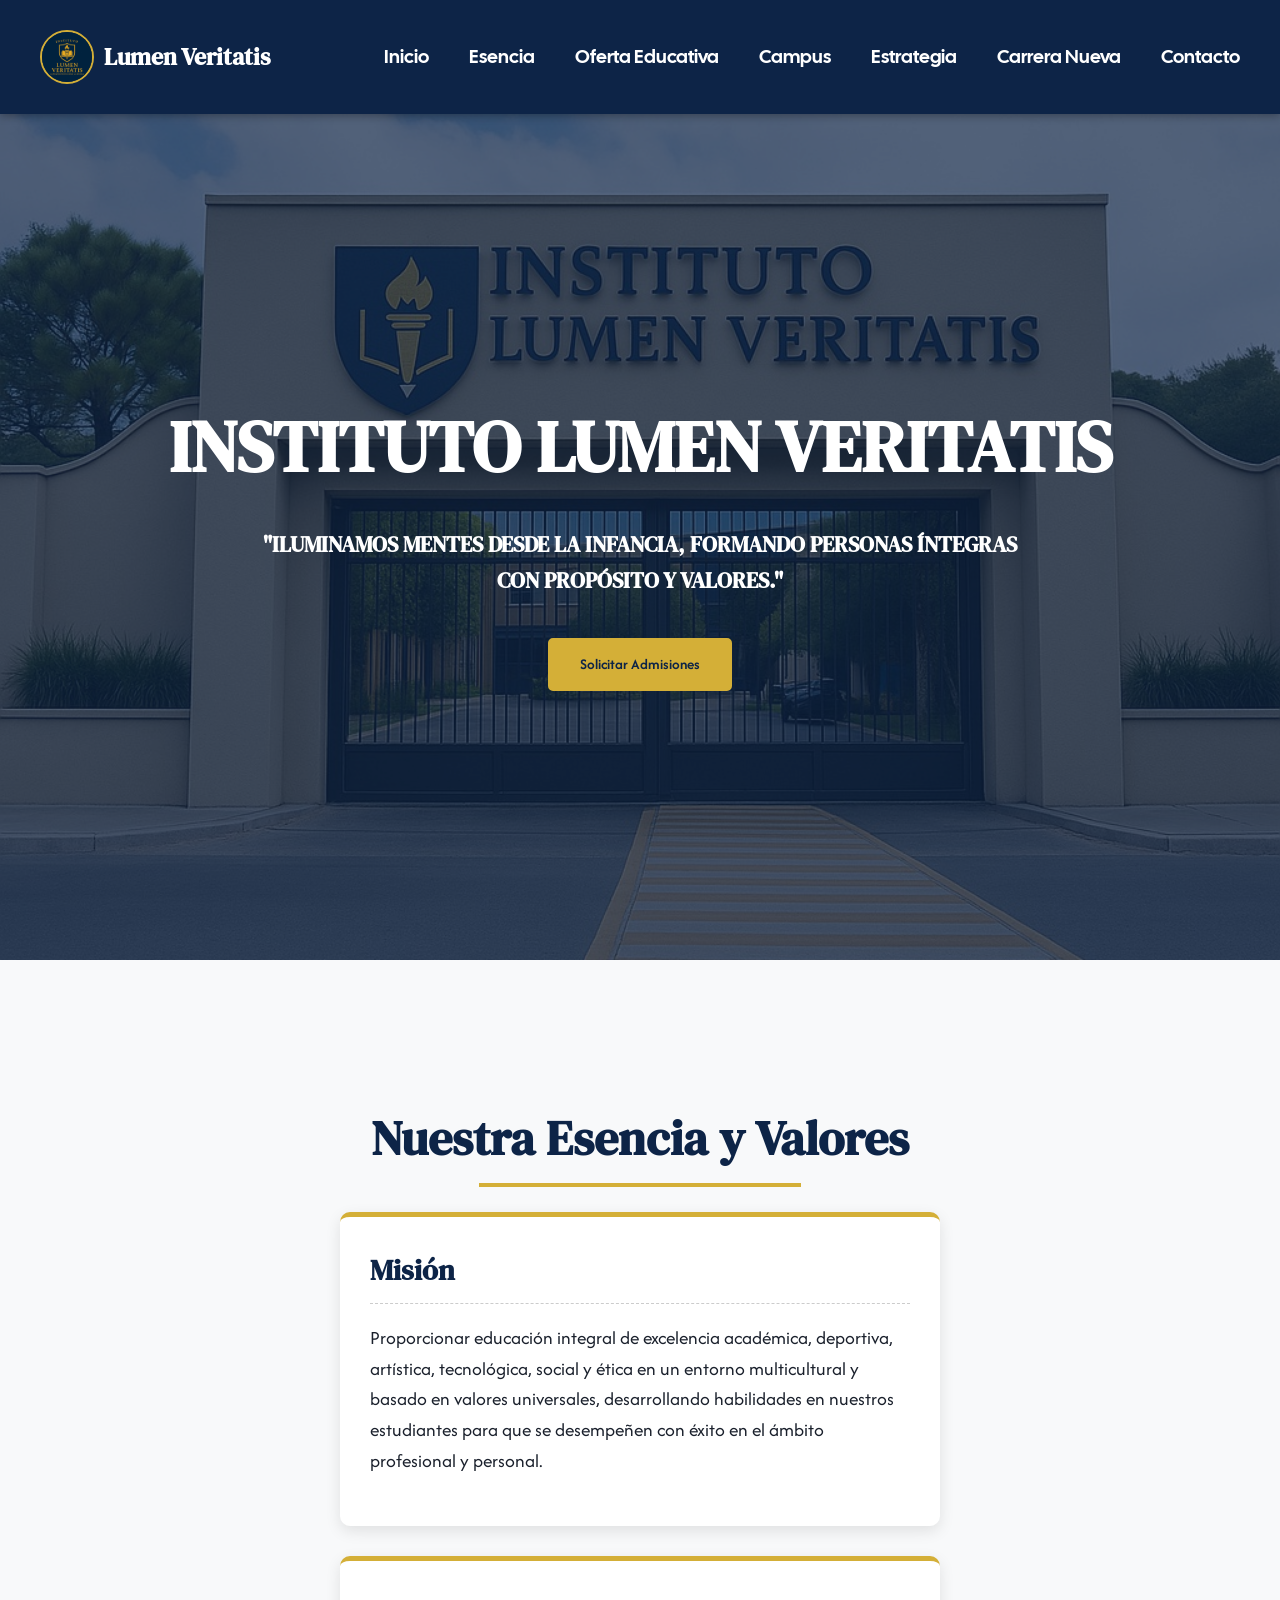
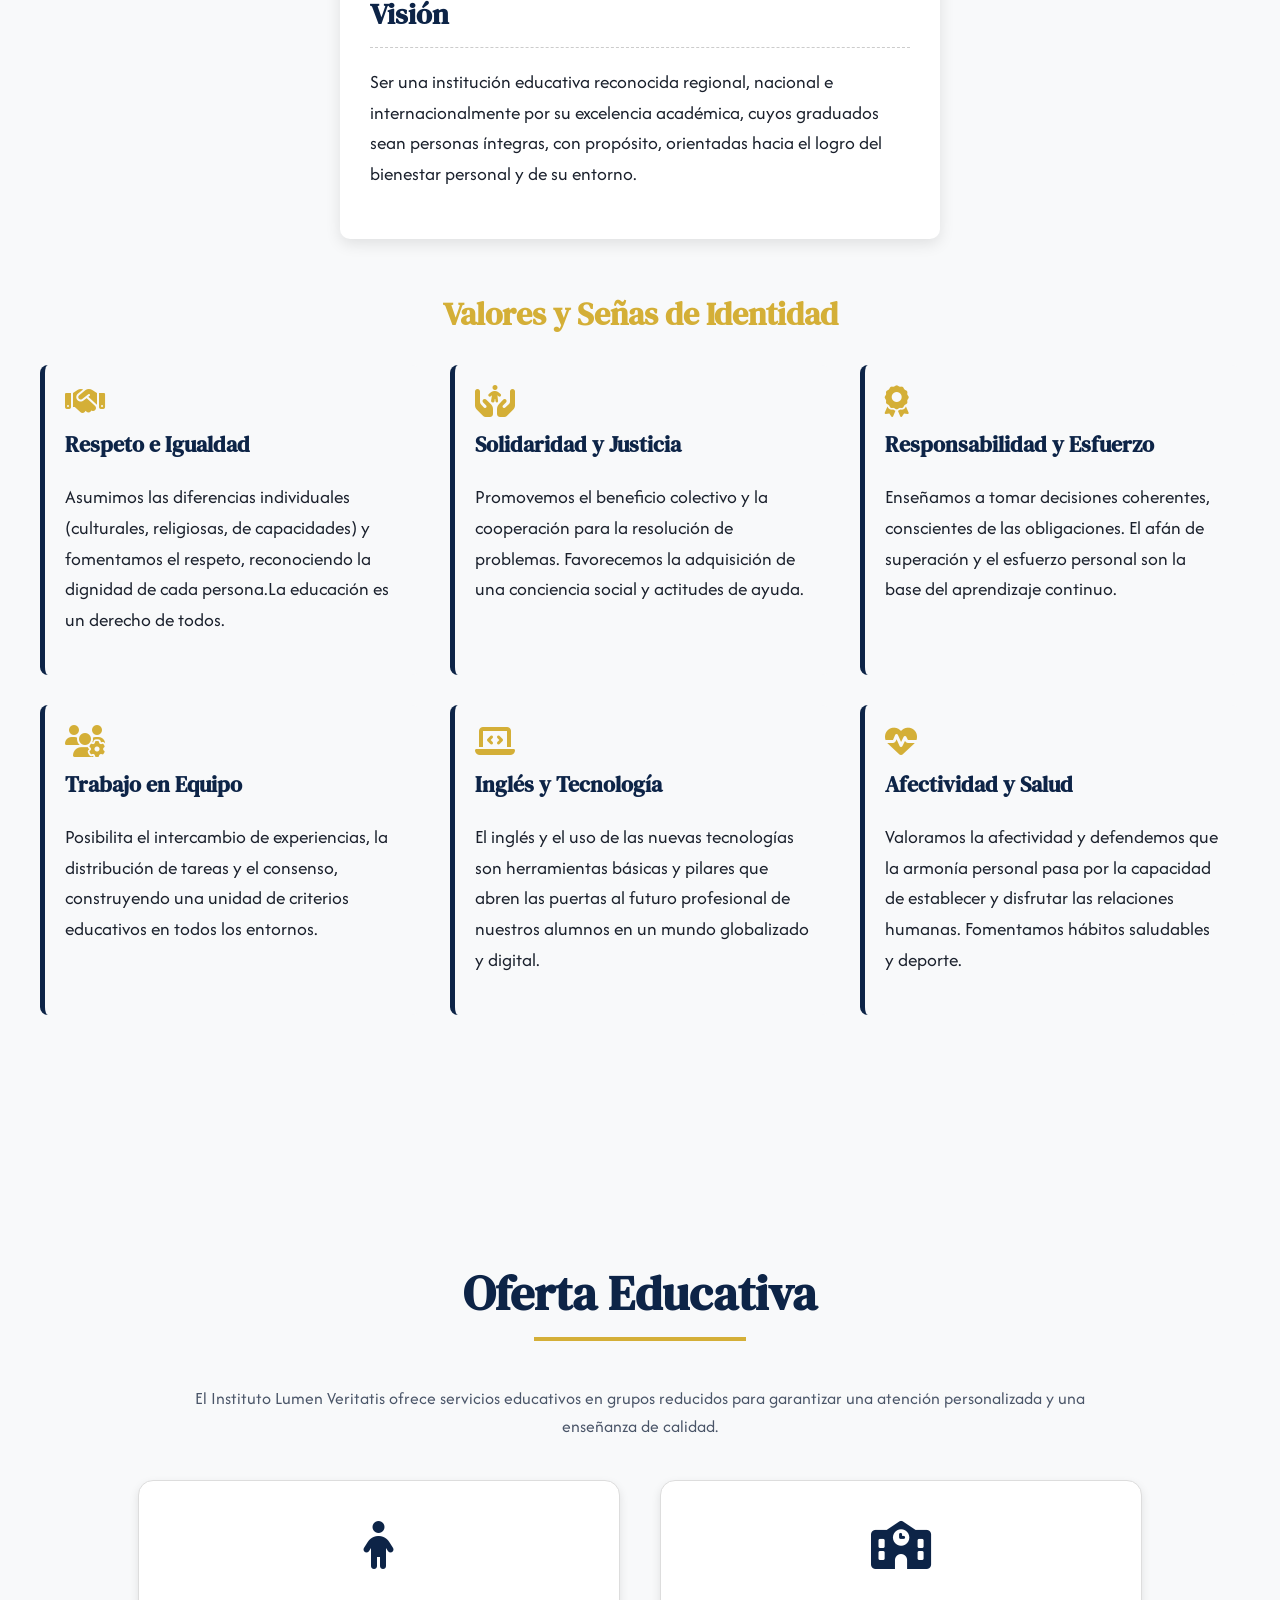
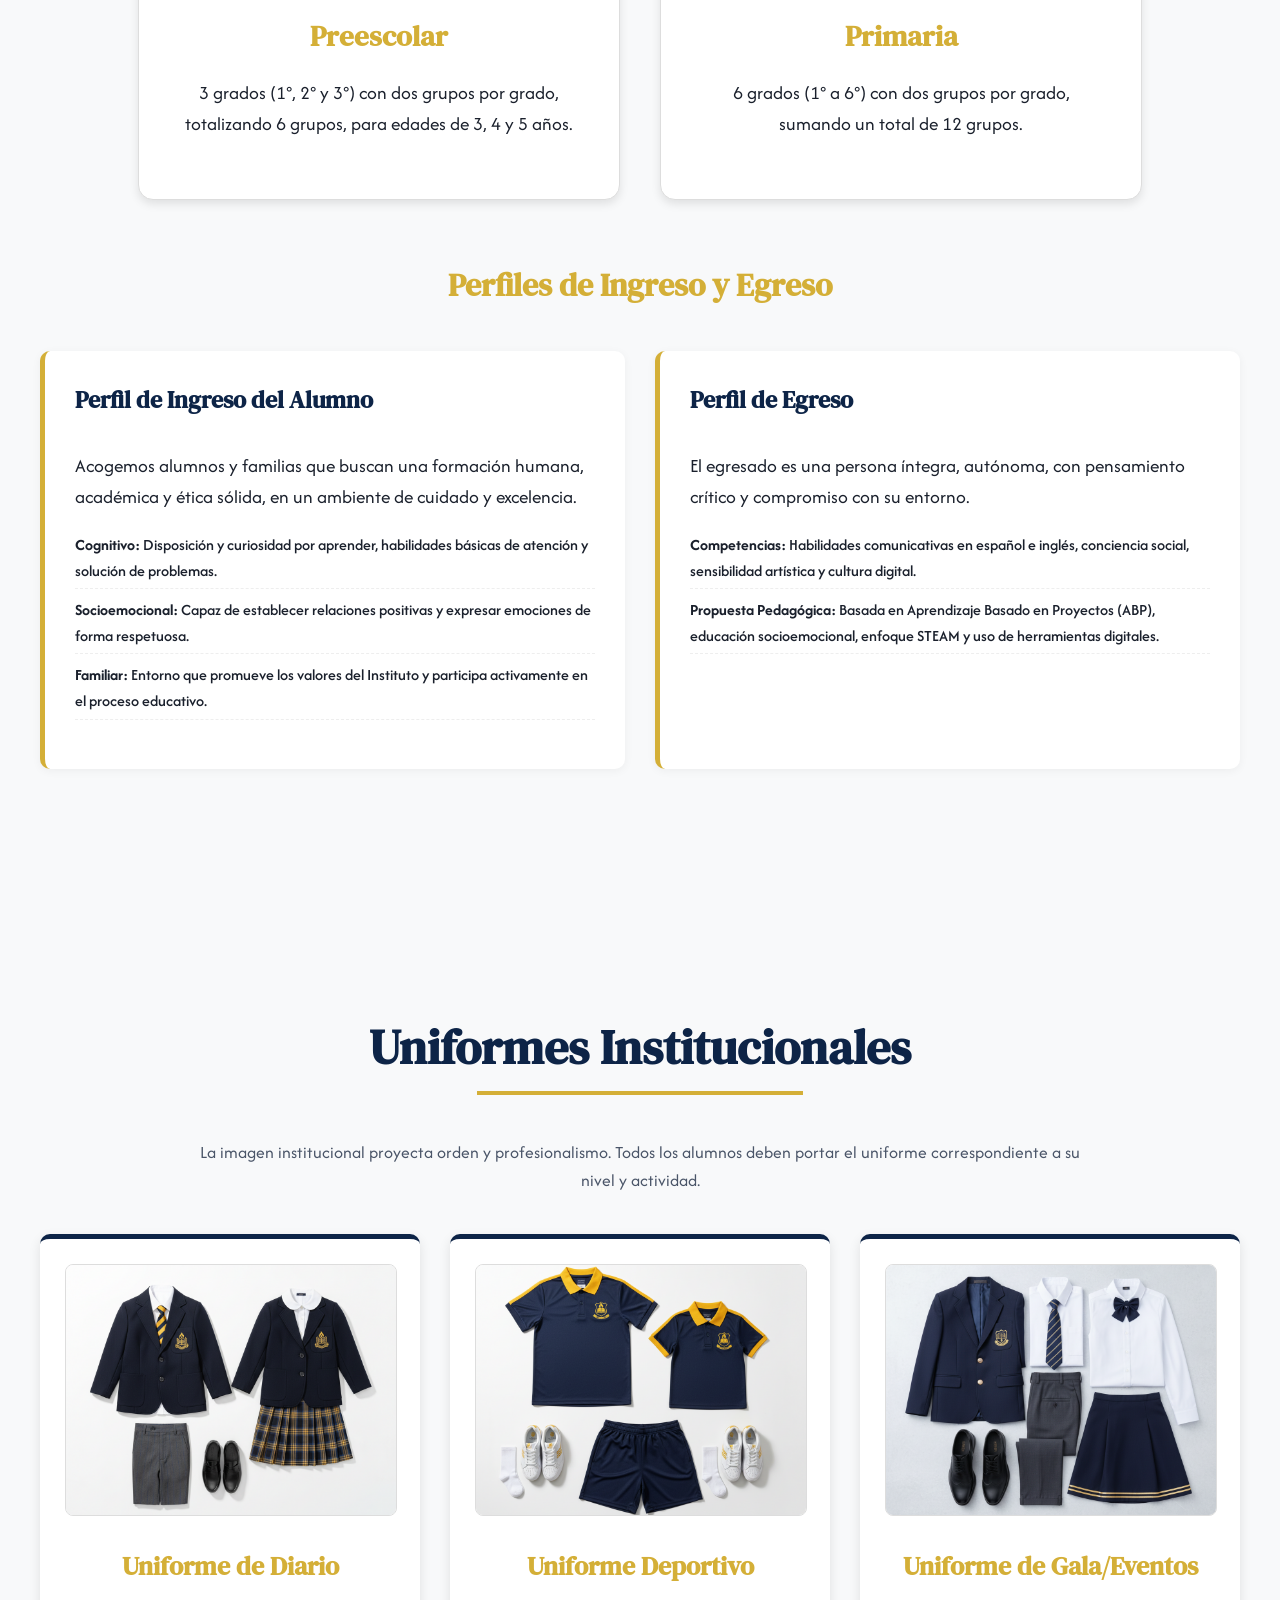
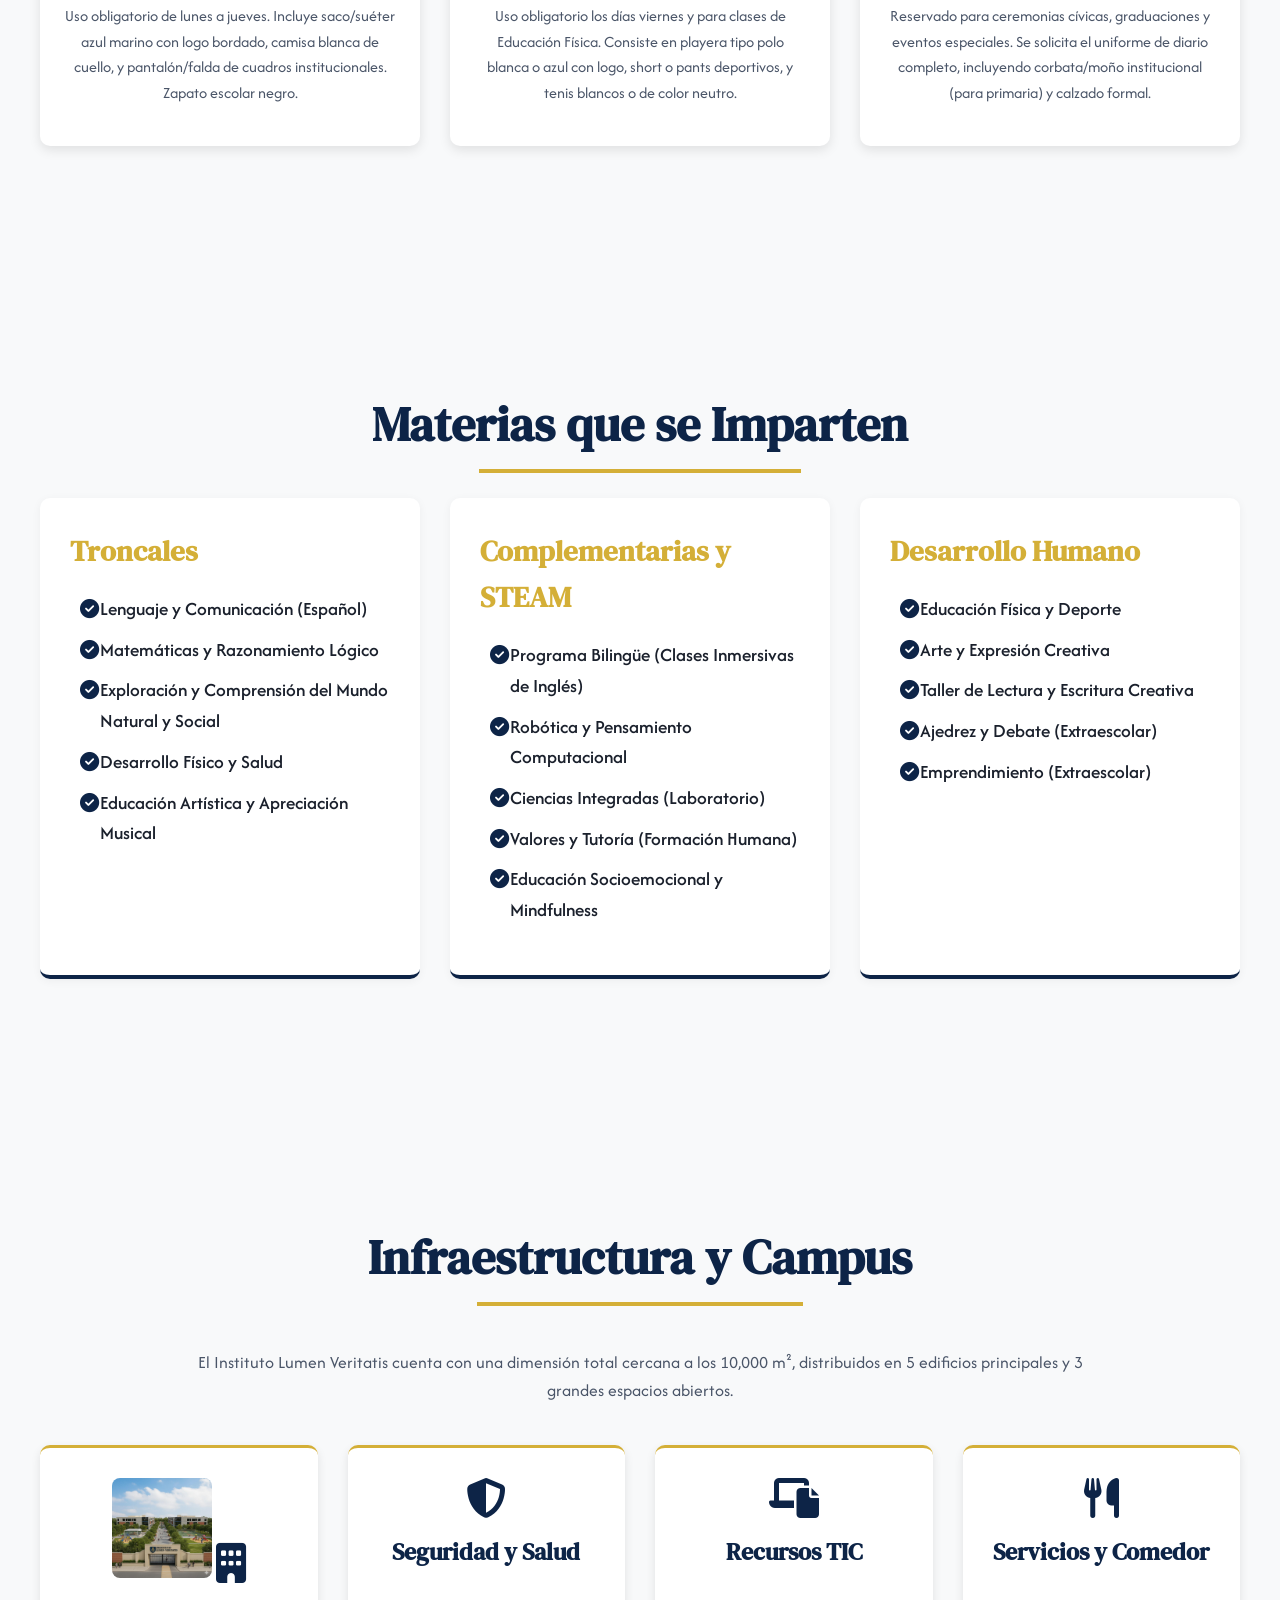
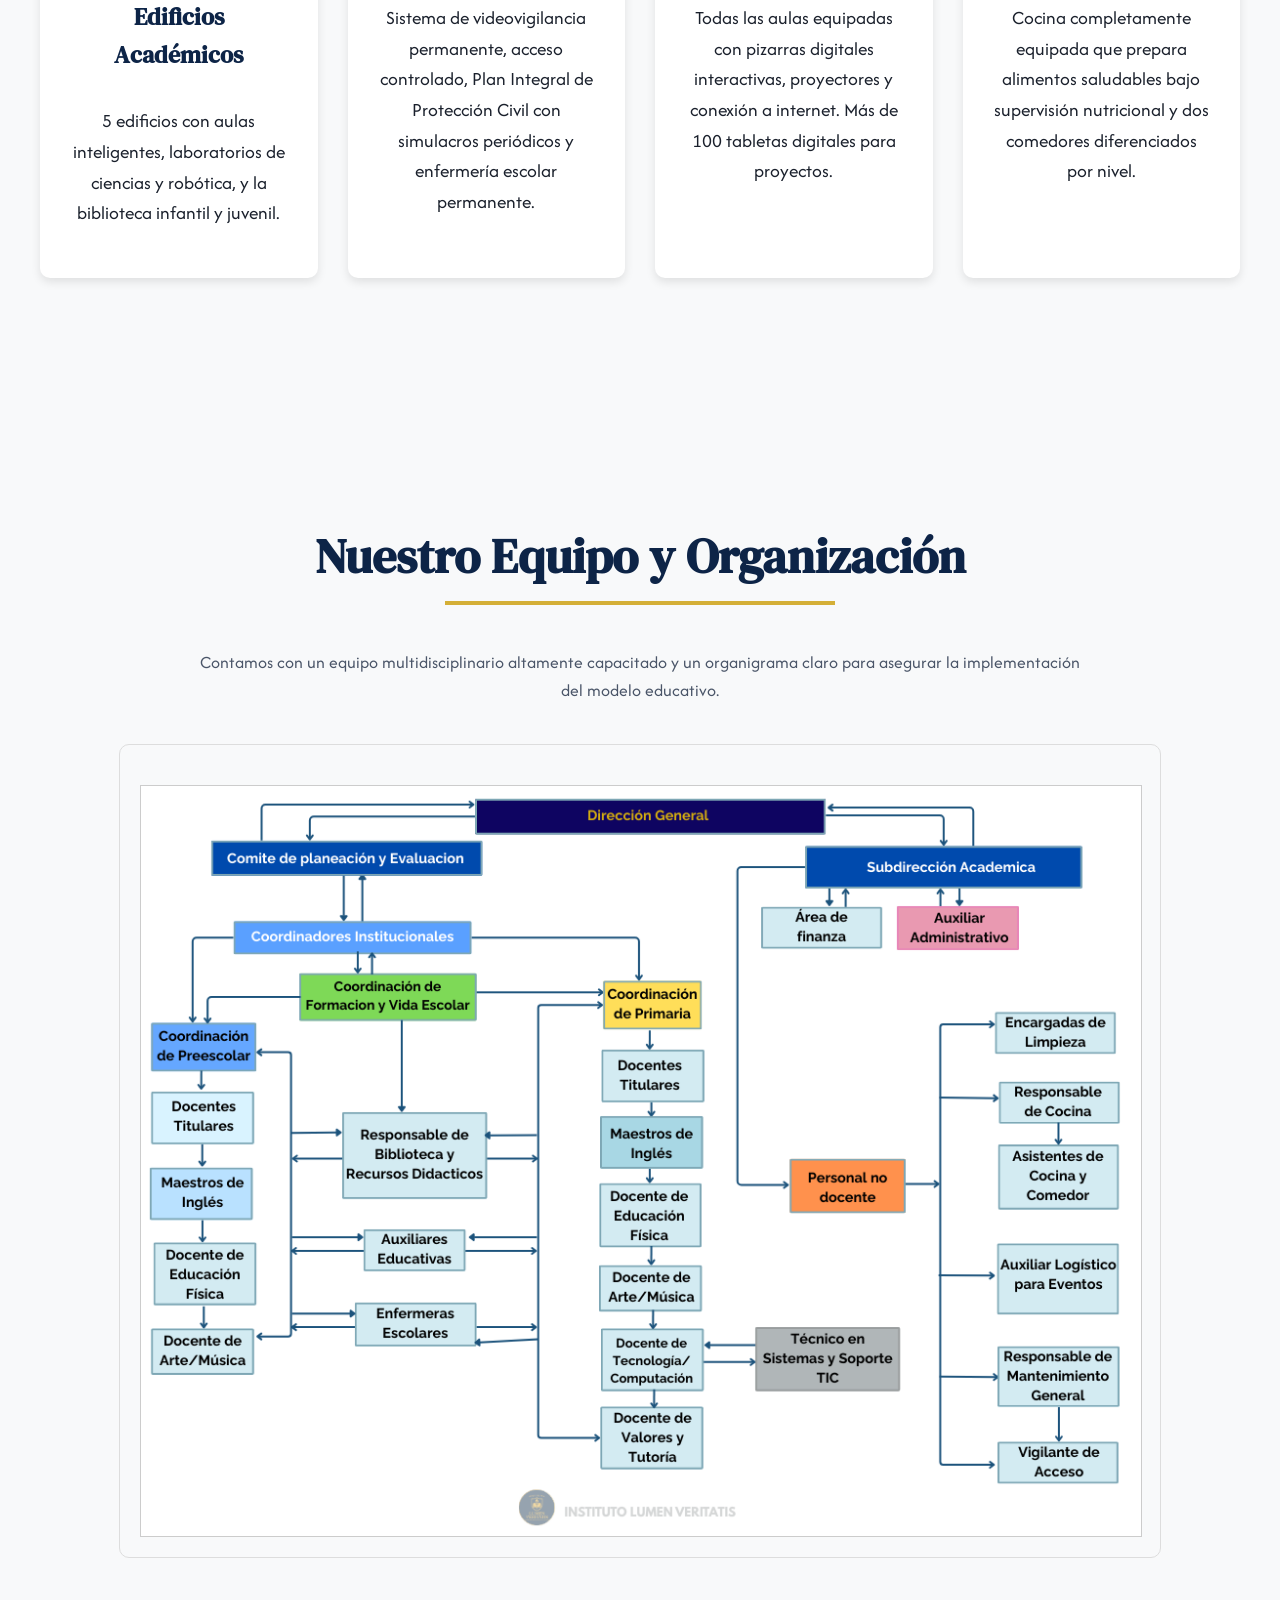
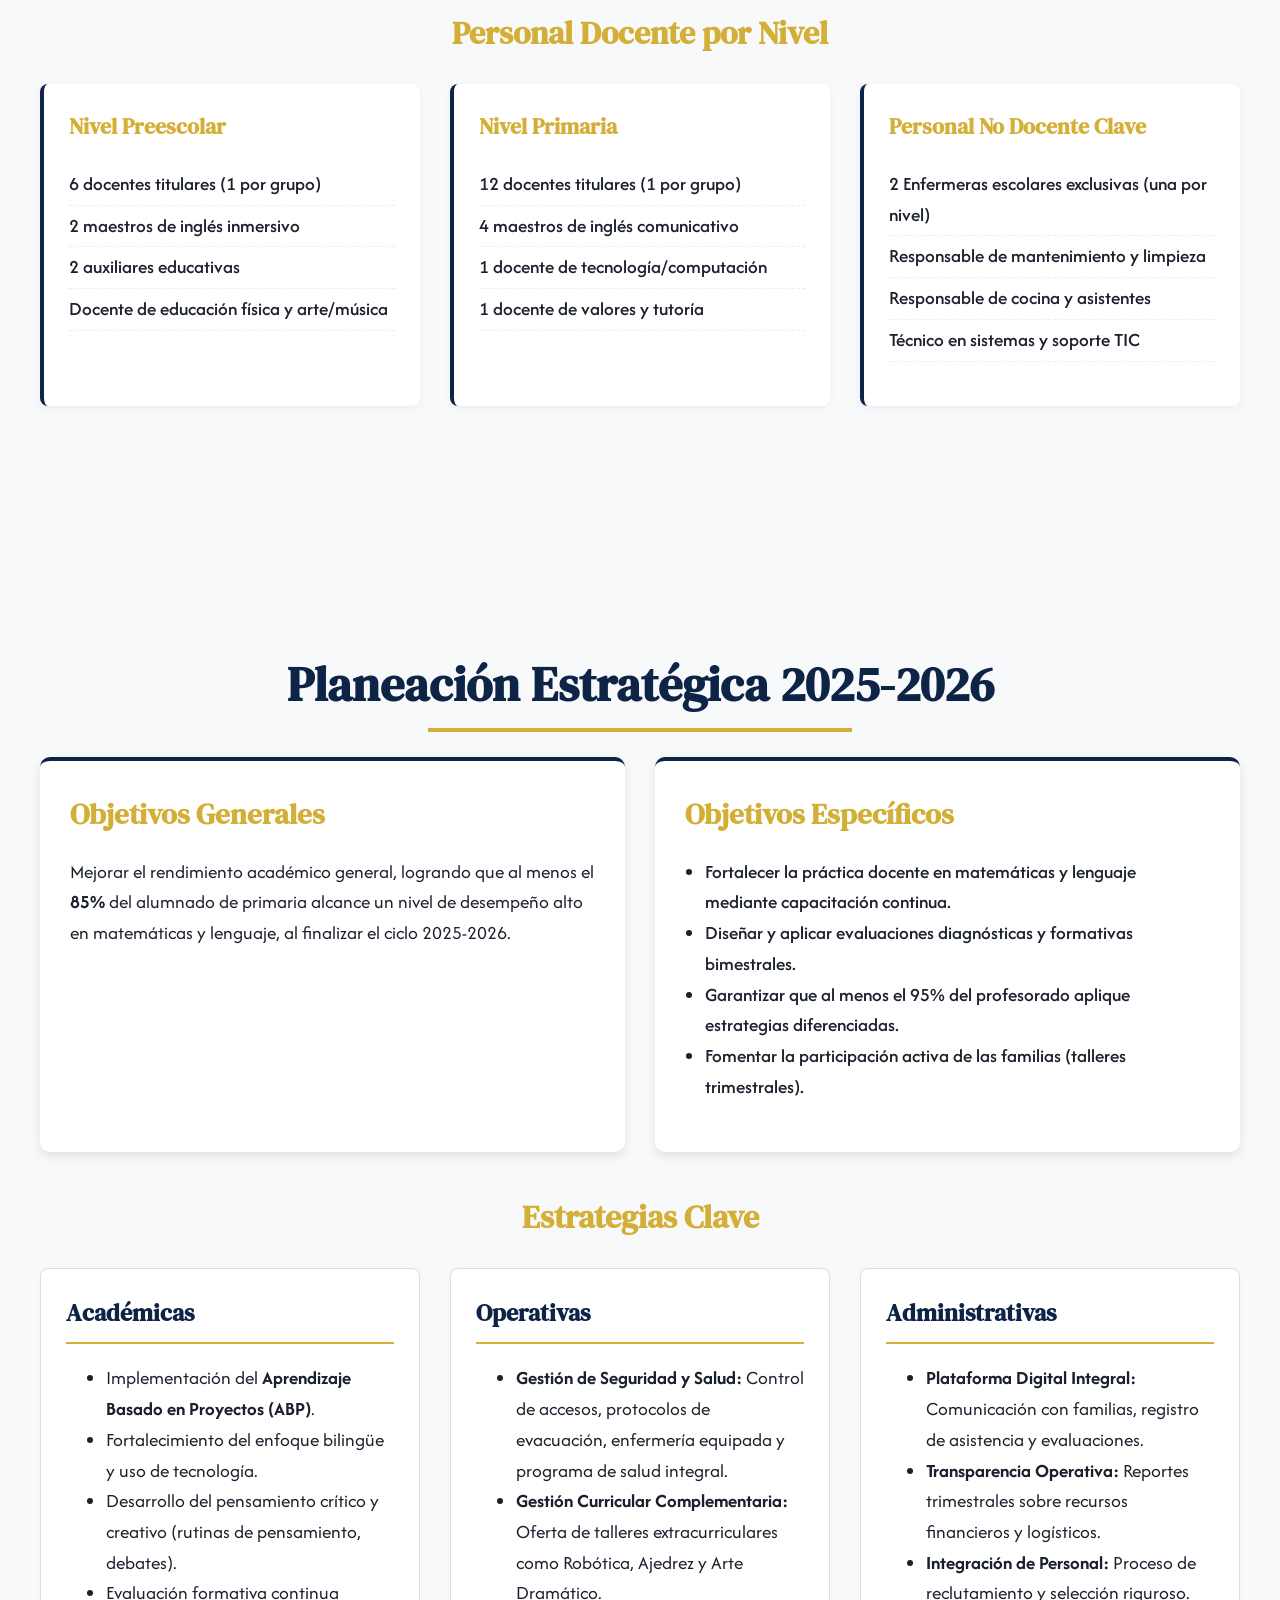
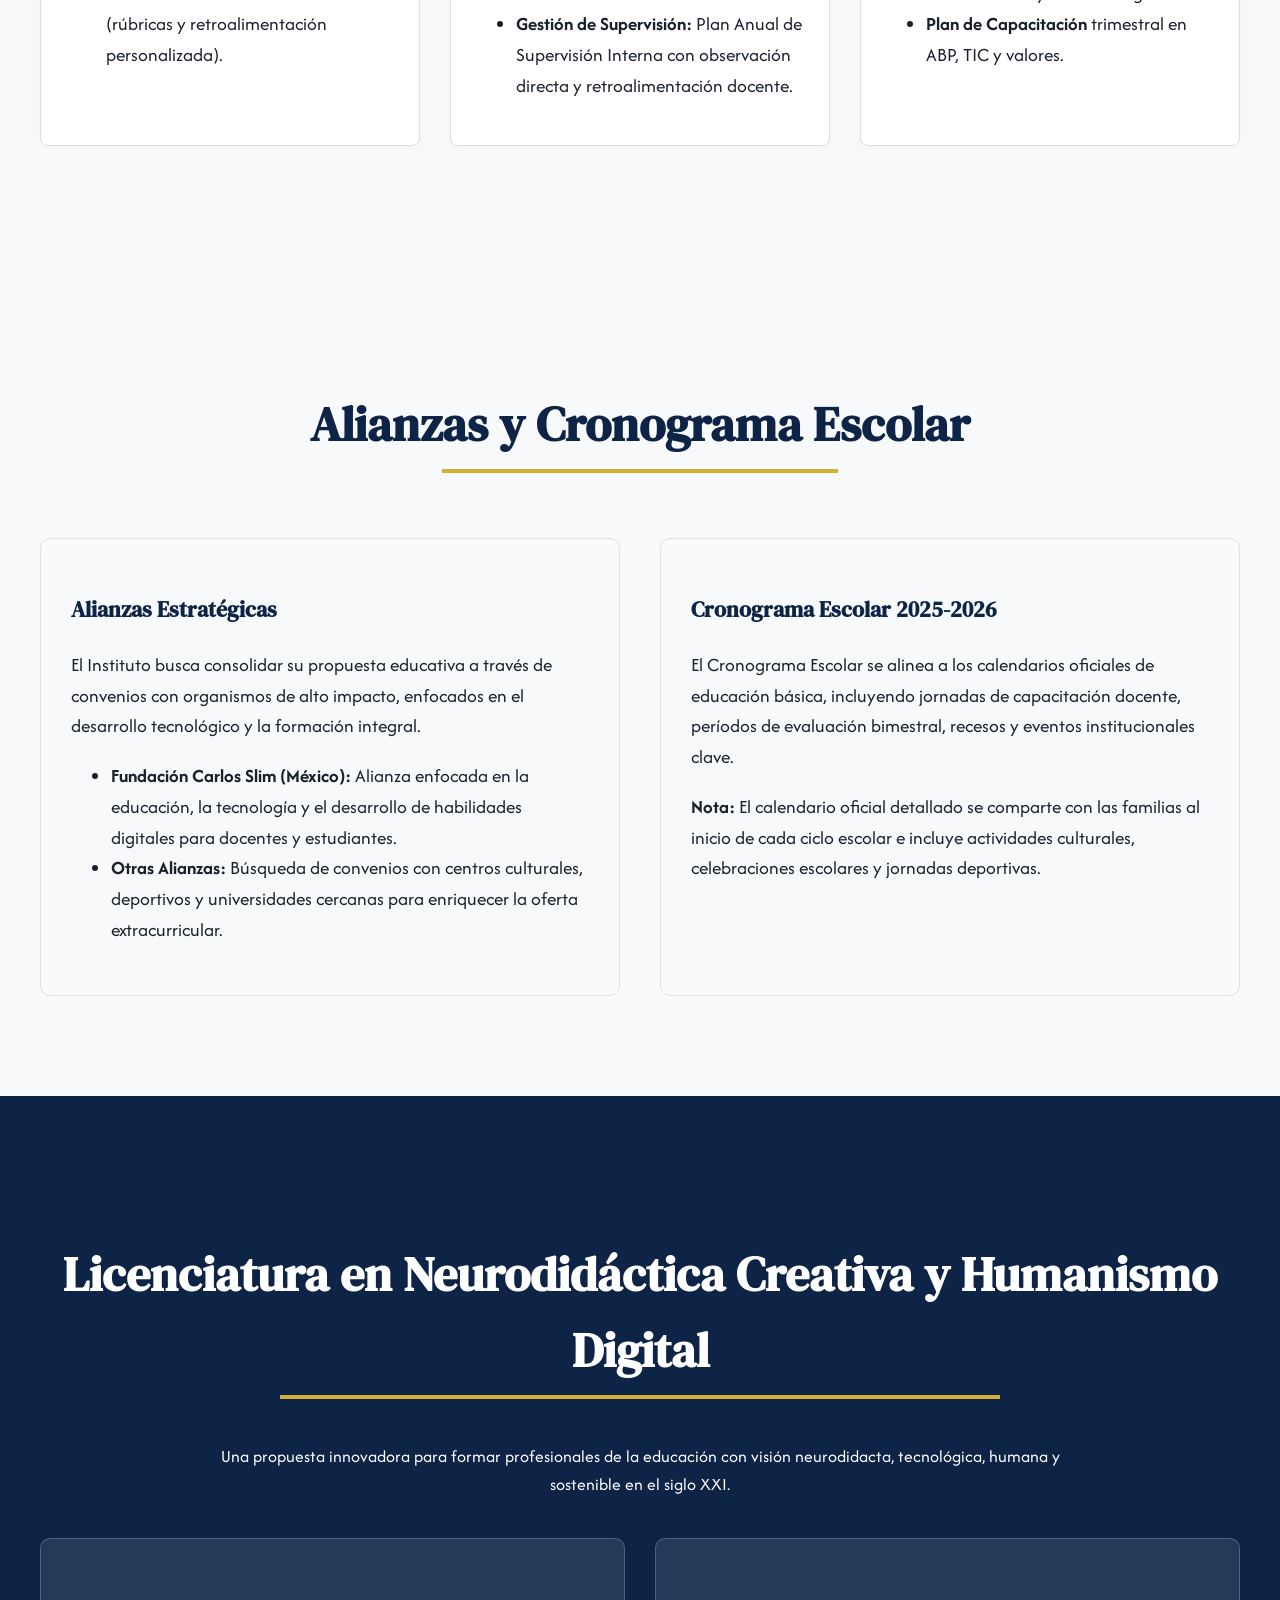
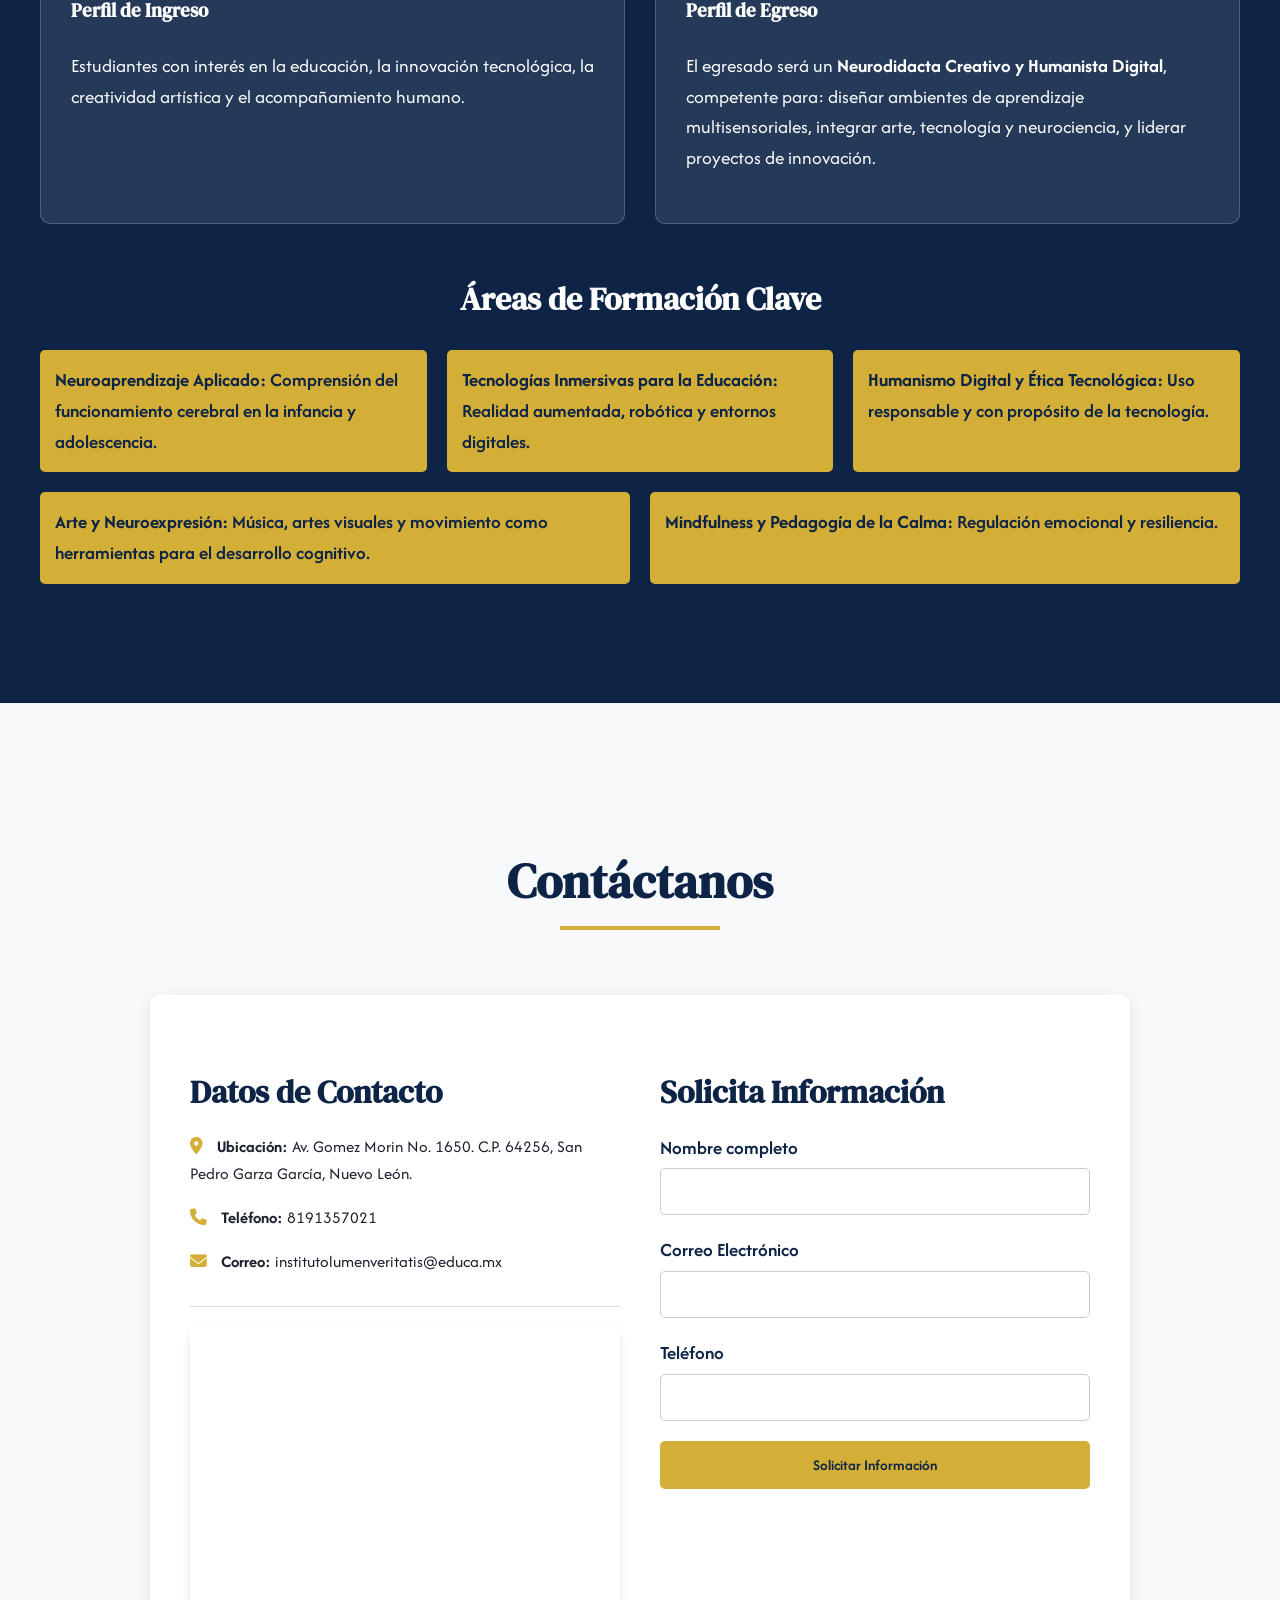
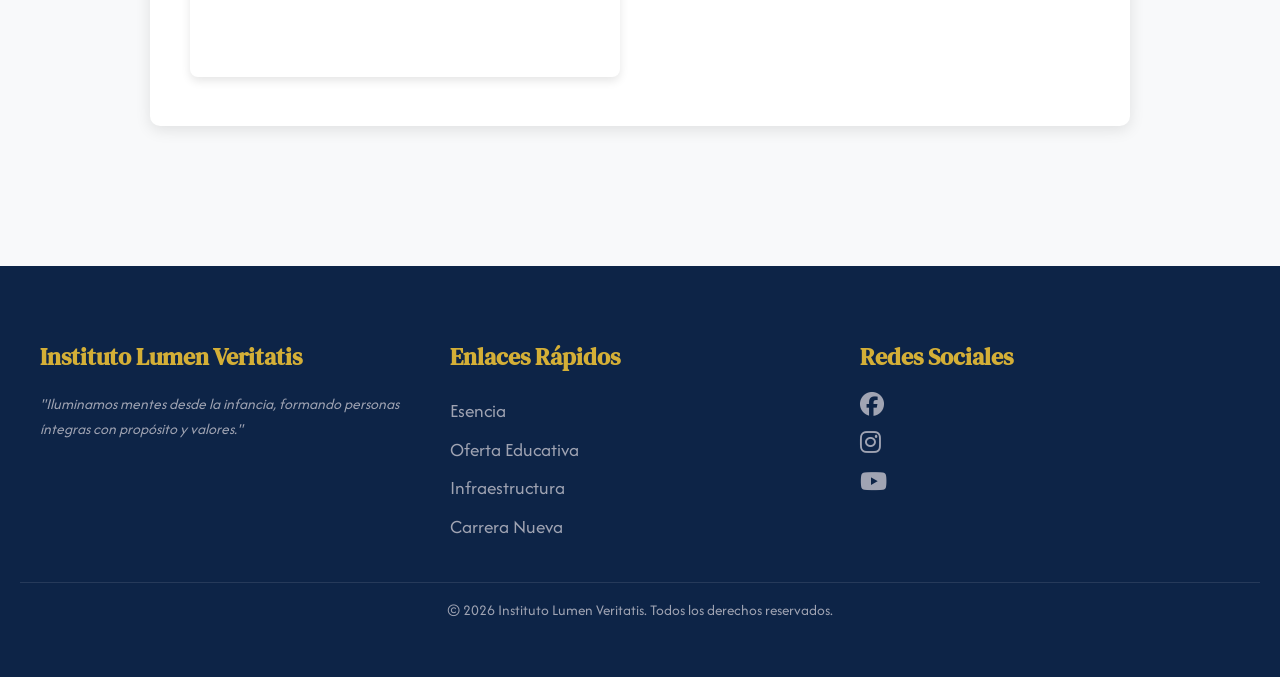
==== commit 52f46034: "Update index.html" ====
--- a/index.html
+++ b/index.html
@@ -211,8 +211,8 @@
 
                 <div class="infra-grid">
                     <div class="infra-item">
-                        <i class="fas fa-building"></i>
-                        <h4>Edificios Académicos</h4>
+						<img src="school-school.png" alt="Edificio Académico" style="width:100px; height:auto; border-radius:8px;">
+                        <i class="fas fa-building"></i><h4>Edificios Académicos</h4>
                         <p>5 edificios con aulas inteligentes, laboratorios de ciencias y robótica, y la biblioteca infantil y juvenil.</p>
                     </div>
                     <div class="infra-item">
@@ -462,3 +462,4 @@
 
 
 
+
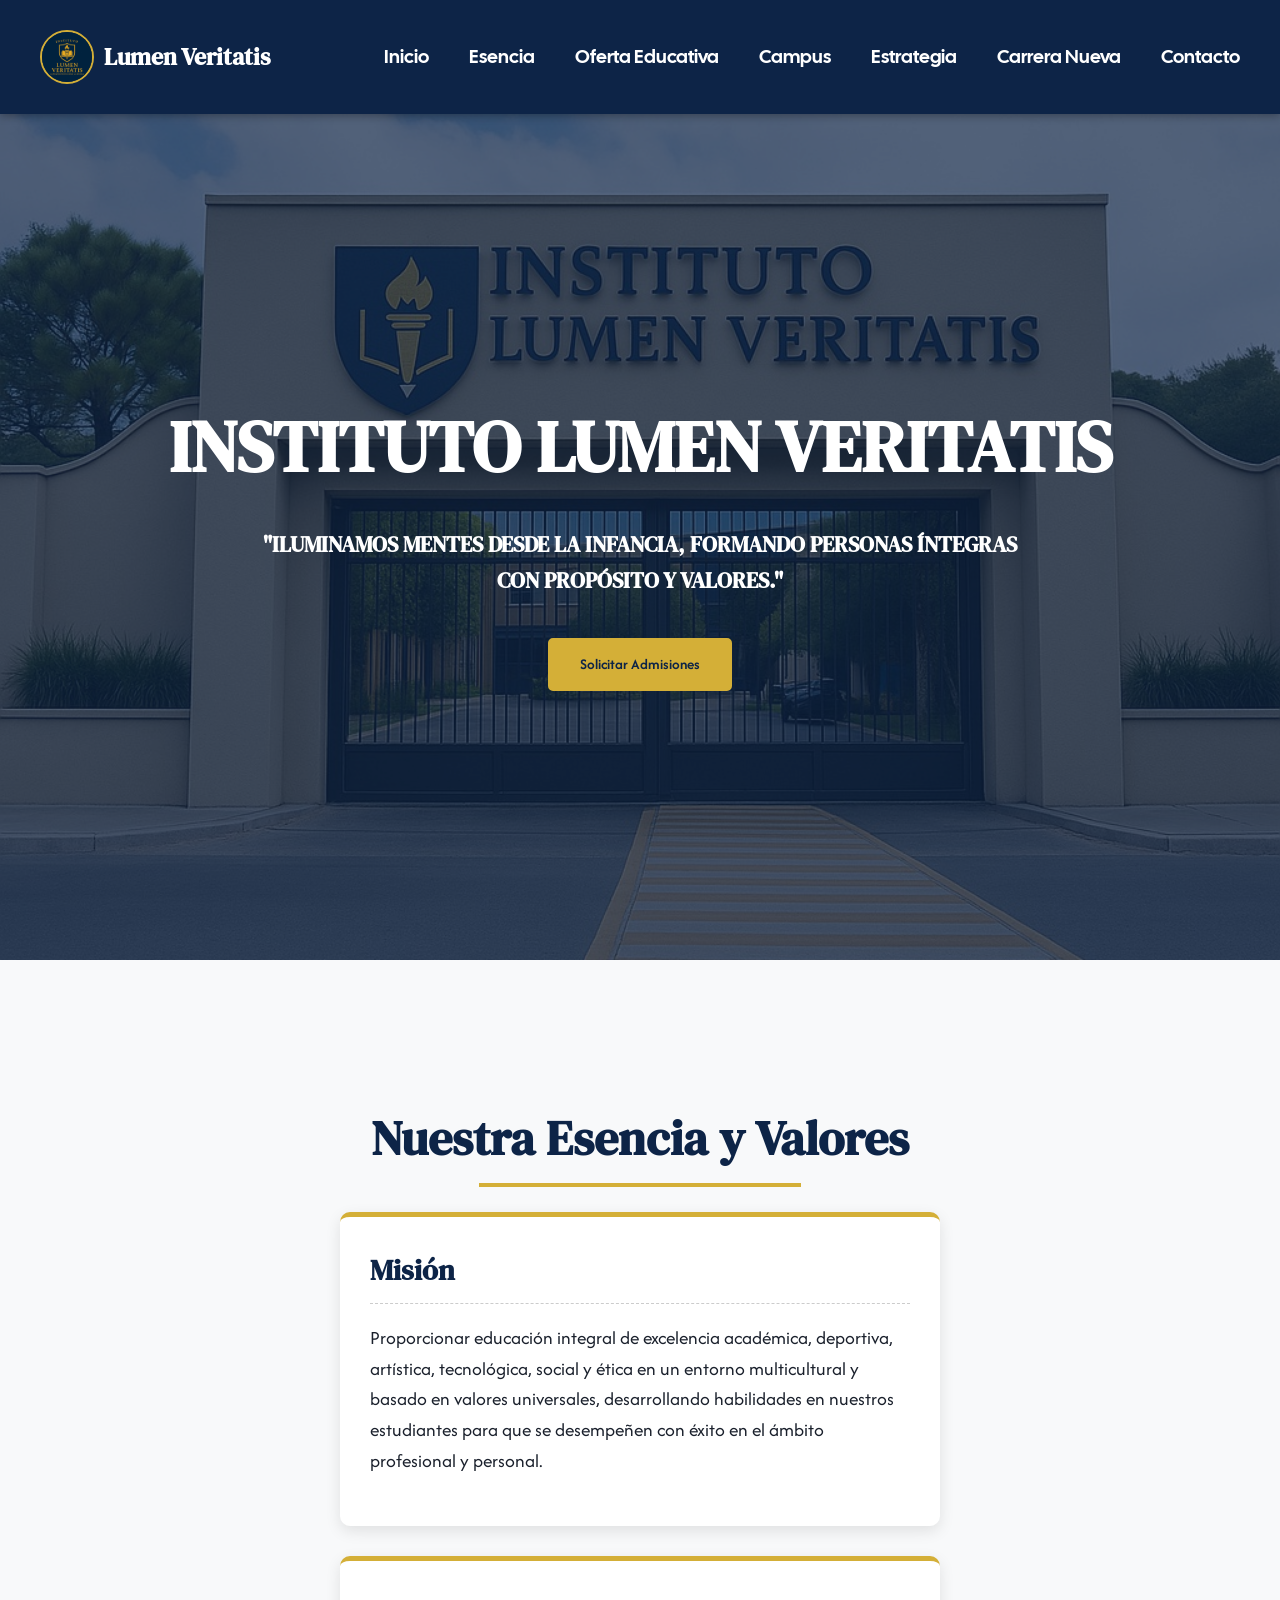
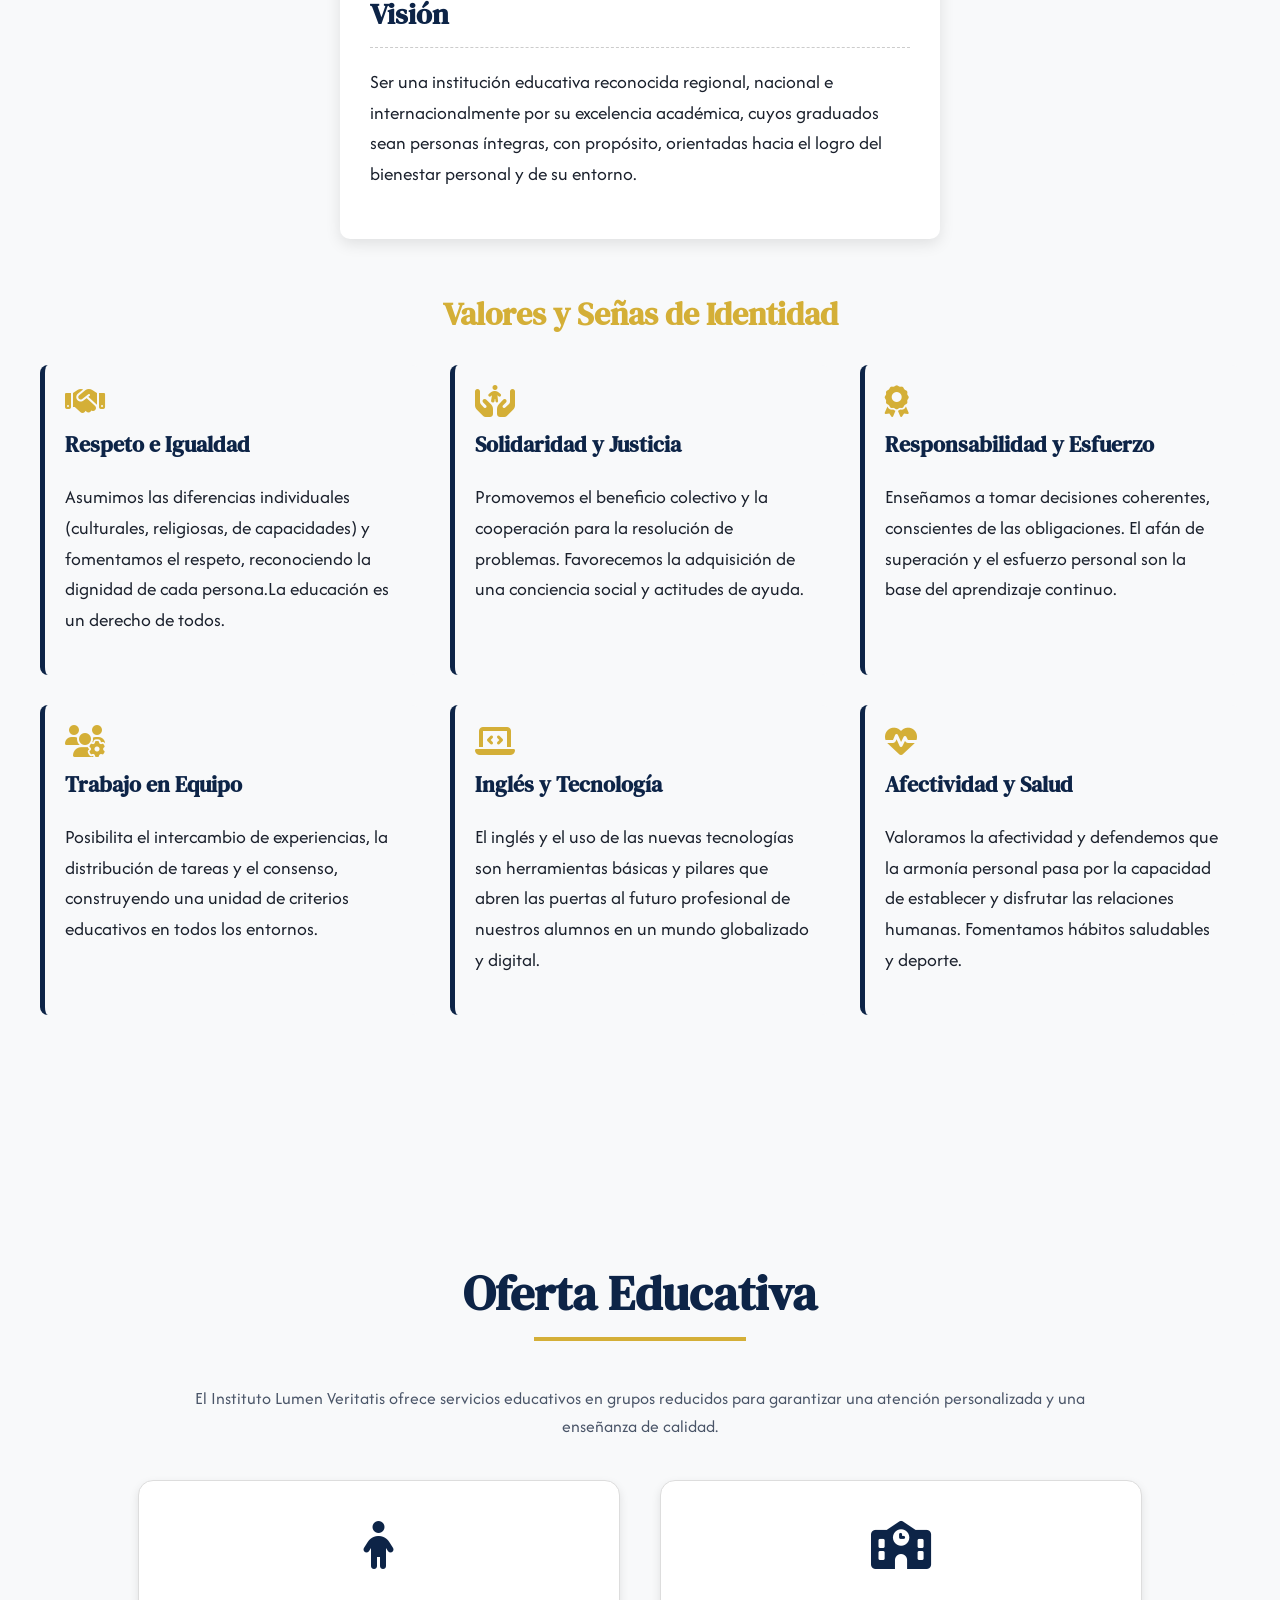
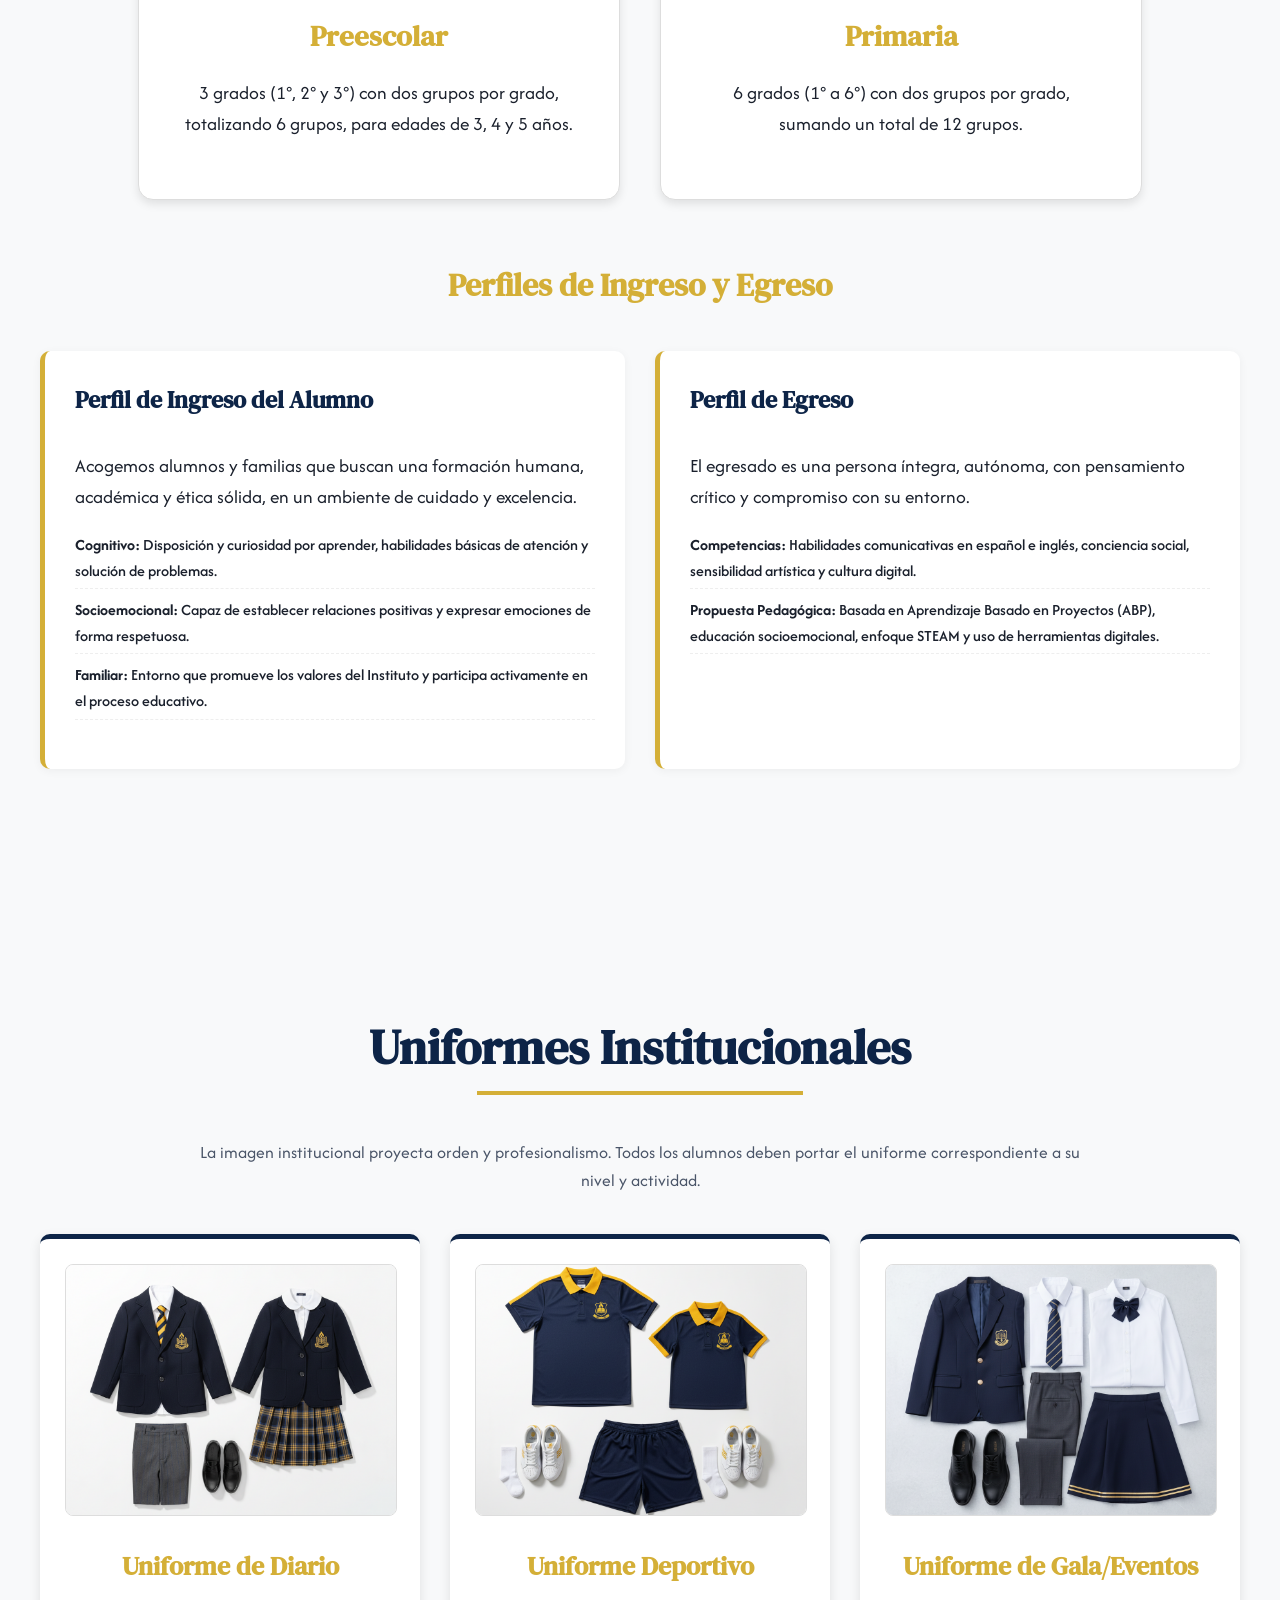
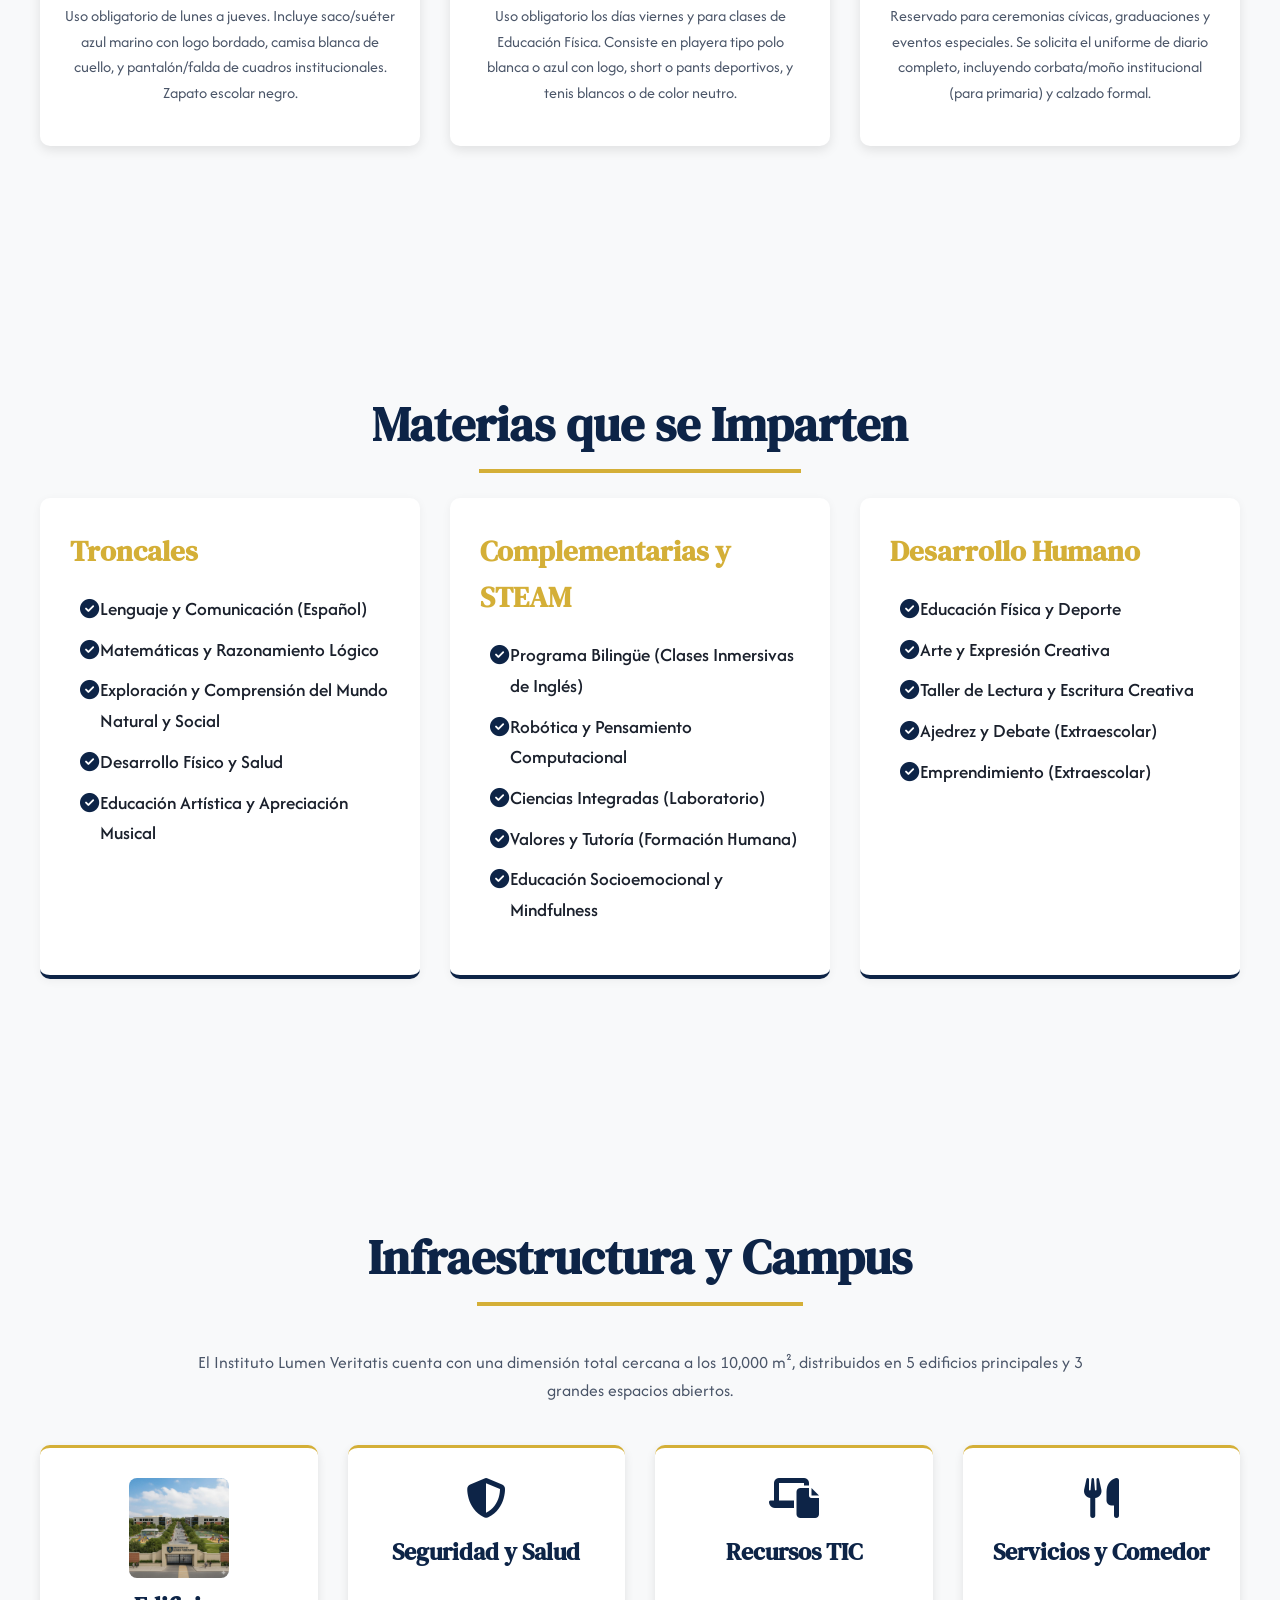
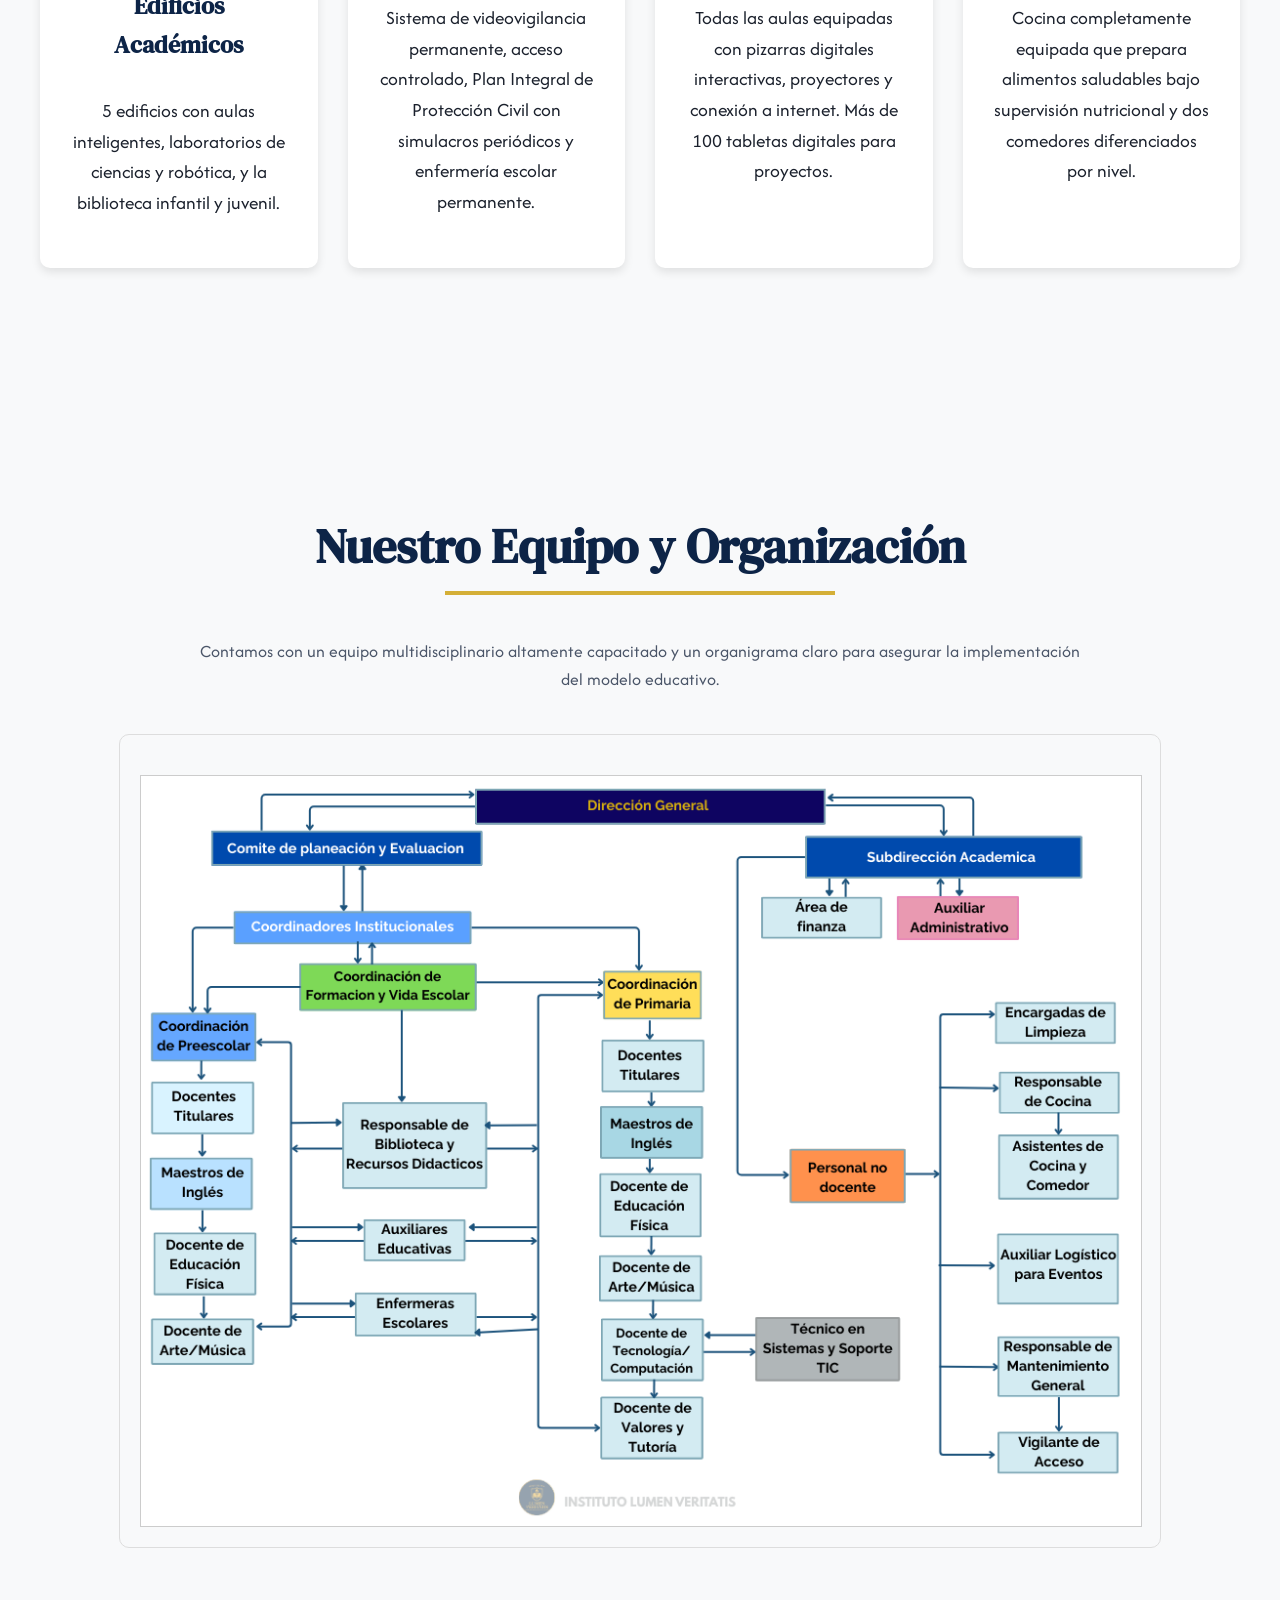
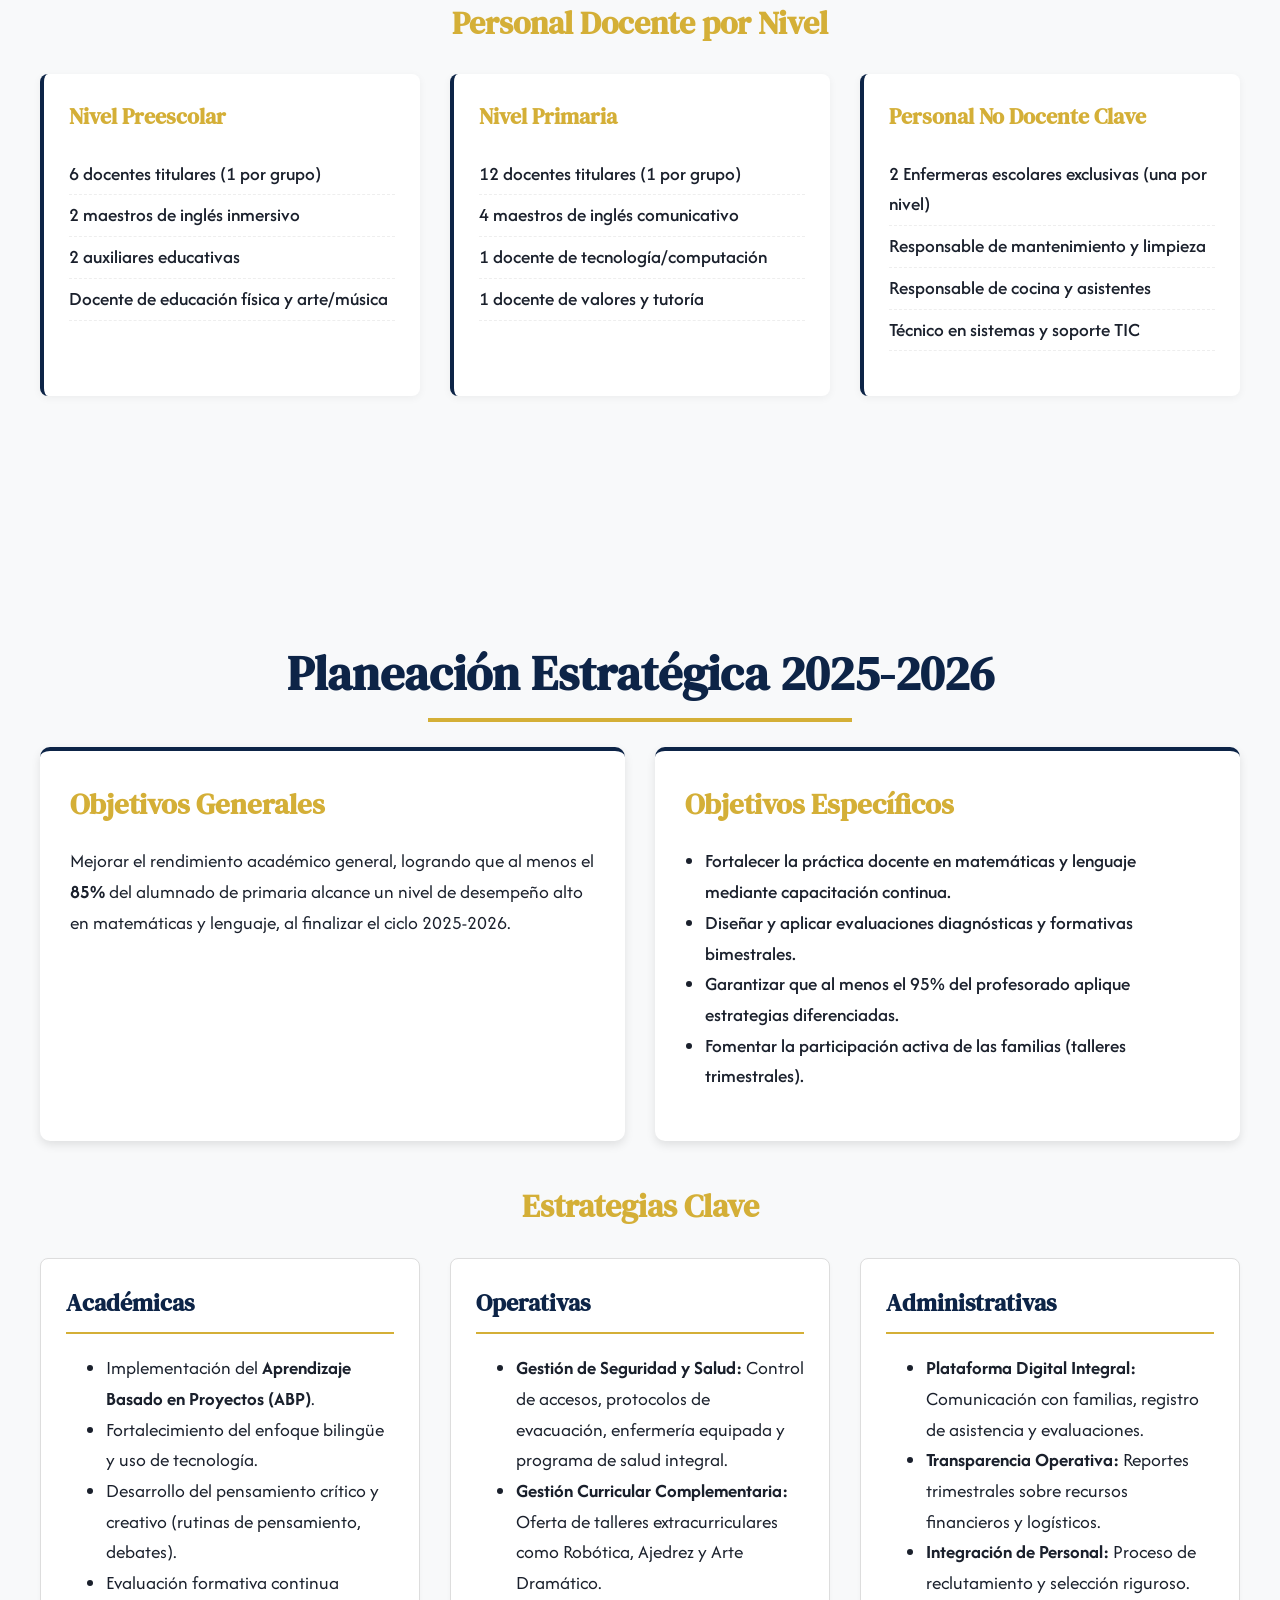
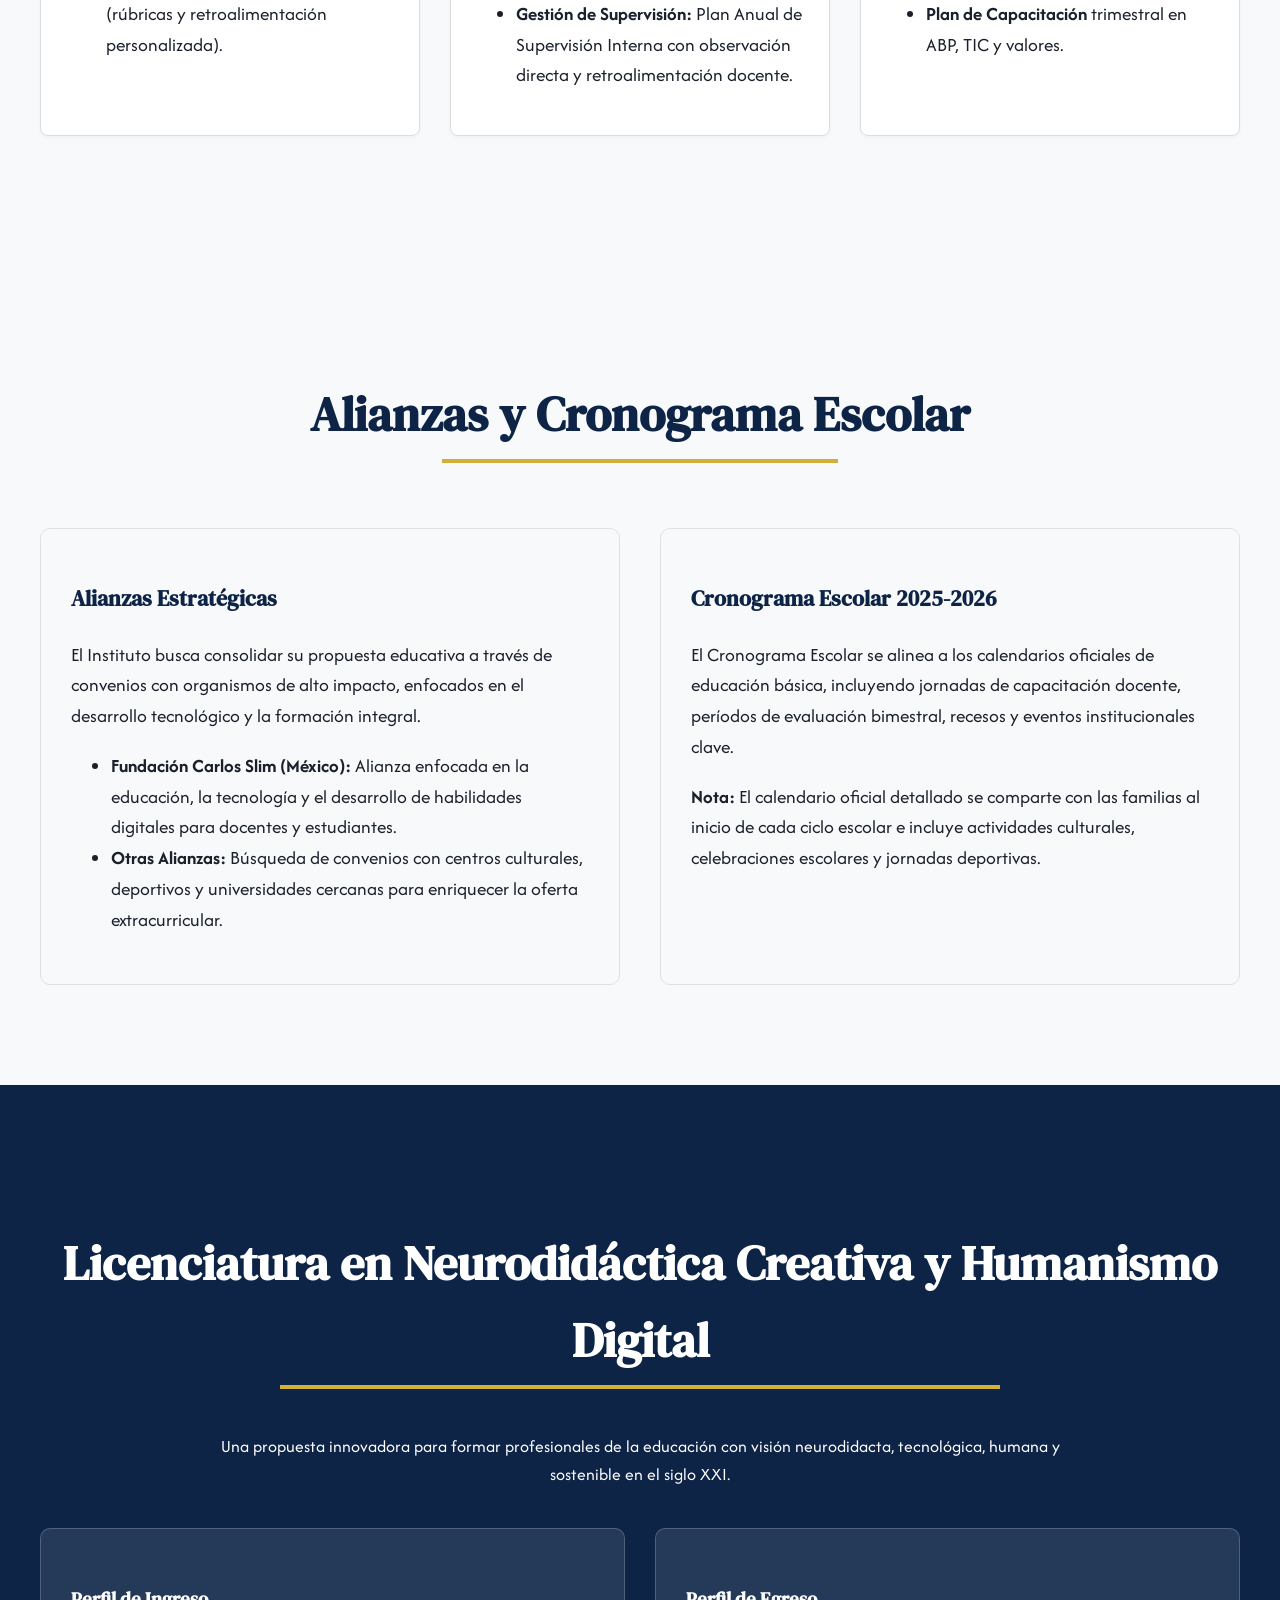
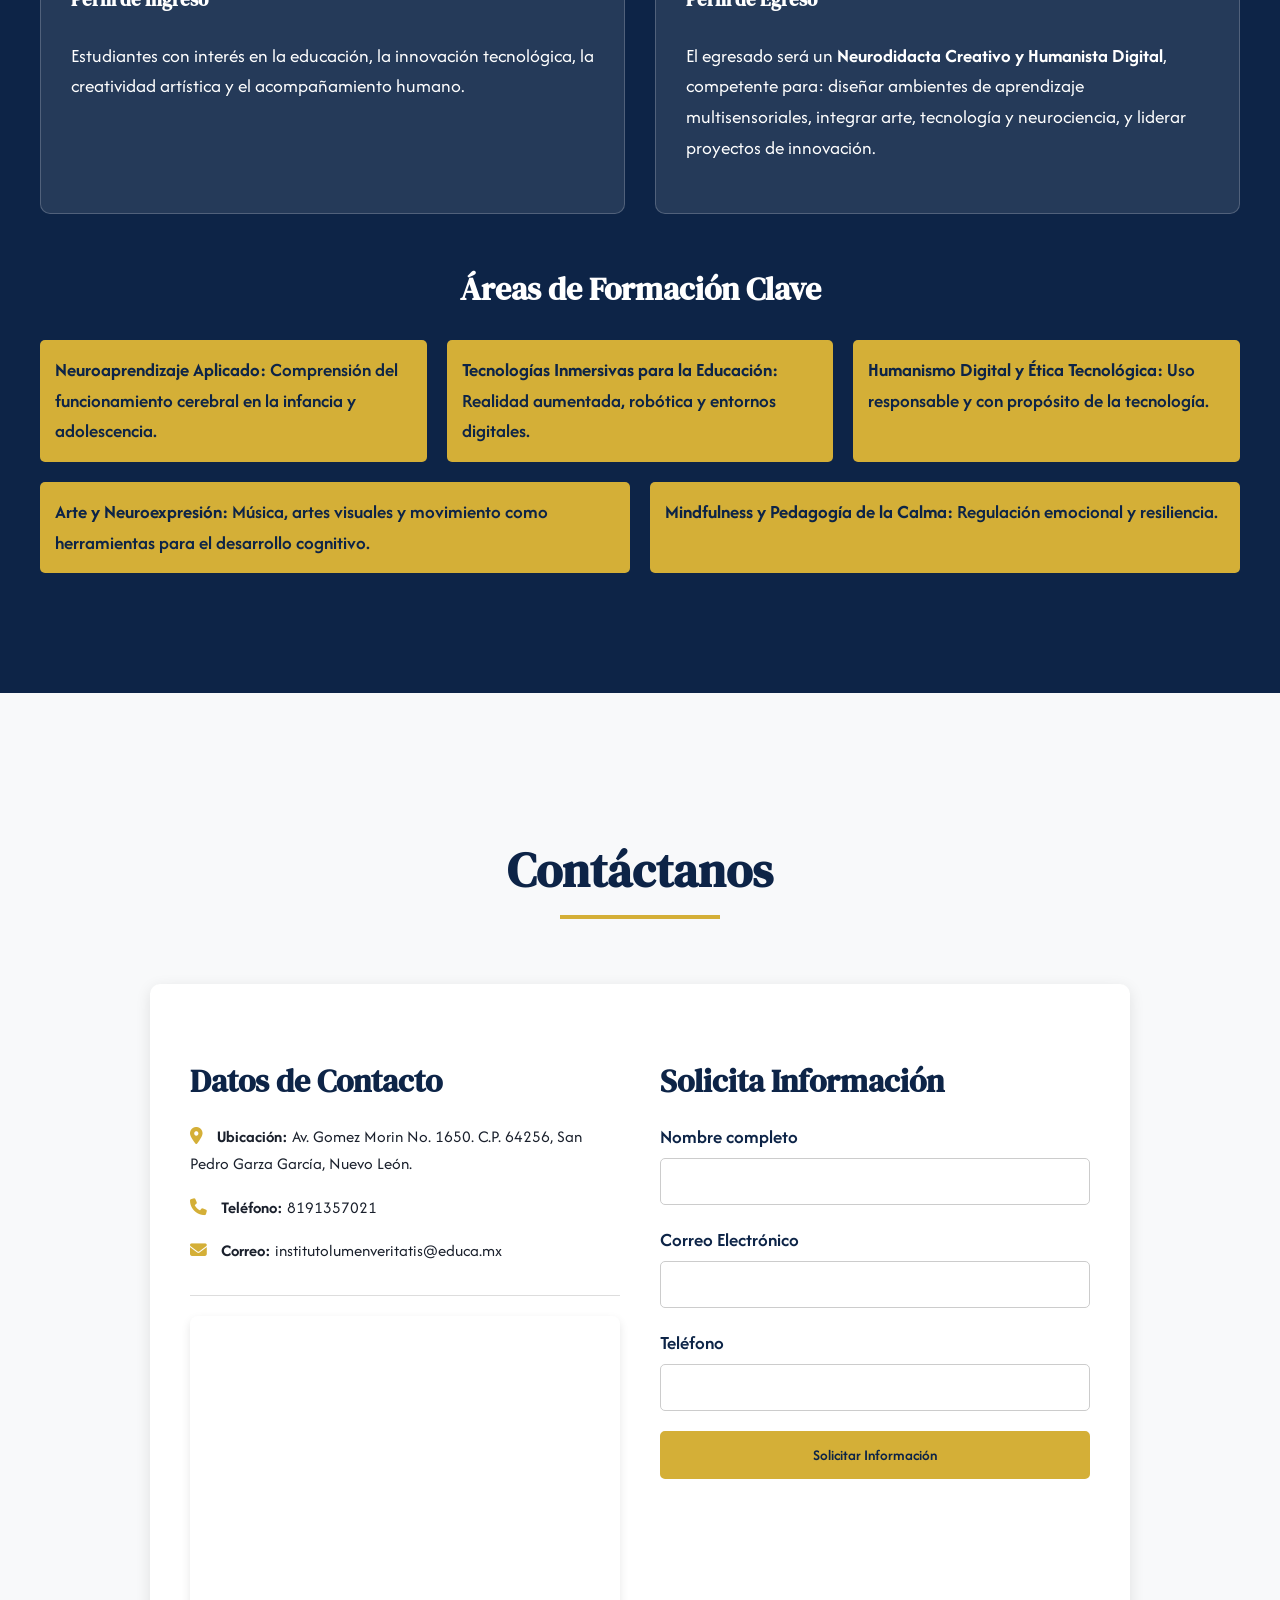
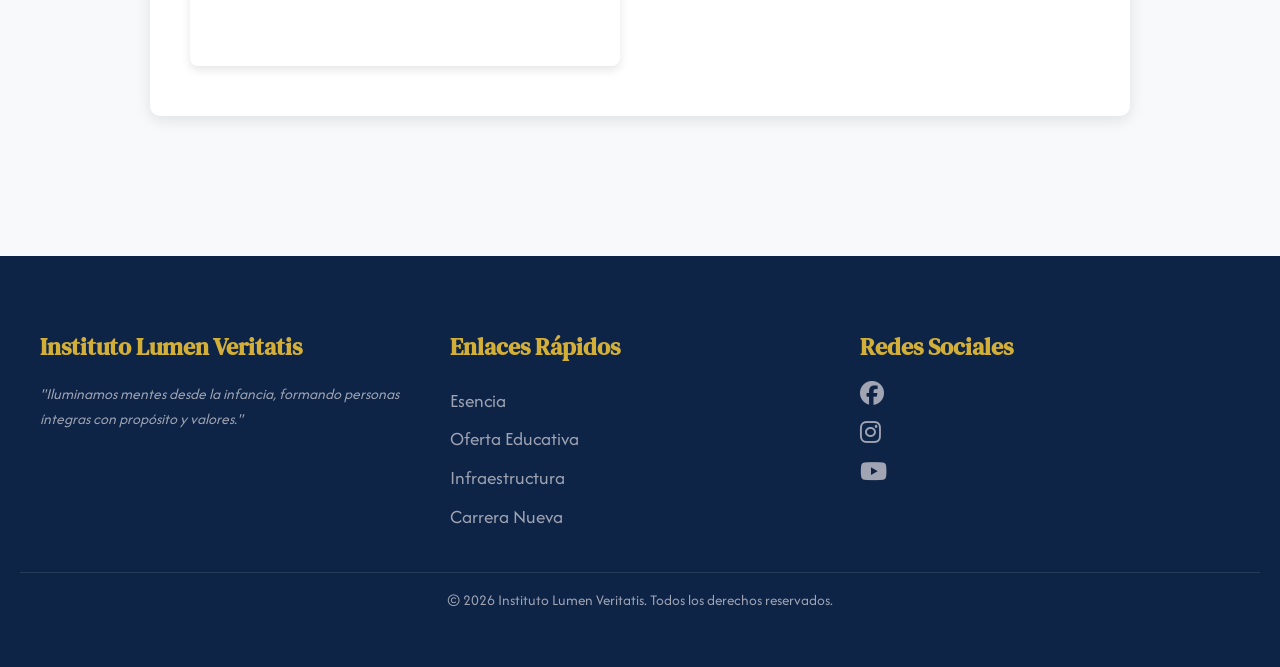
==== commit 722fb5bc: "Update index.html" ====
--- a/index.html
+++ b/index.html
@@ -212,7 +212,7 @@
                 <div class="infra-grid">
                     <div class="infra-item">
 						<img src="school-school.png" alt="Edificio Académico" style="width:100px; height:auto; border-radius:8px;">
-                        <i class="fas fa-building"></i><h4>Edificios Académicos</h4>
+                        <!--<i class="fas fa-building">--></i><h4>Edificios Académicos</h4>
                         <p>5 edificios con aulas inteligentes, laboratorios de ciencias y robótica, y la biblioteca infantil y juvenil.</p>
                     </div>
                     <div class="infra-item">
@@ -463,3 +463,4 @@
 
 
 
+
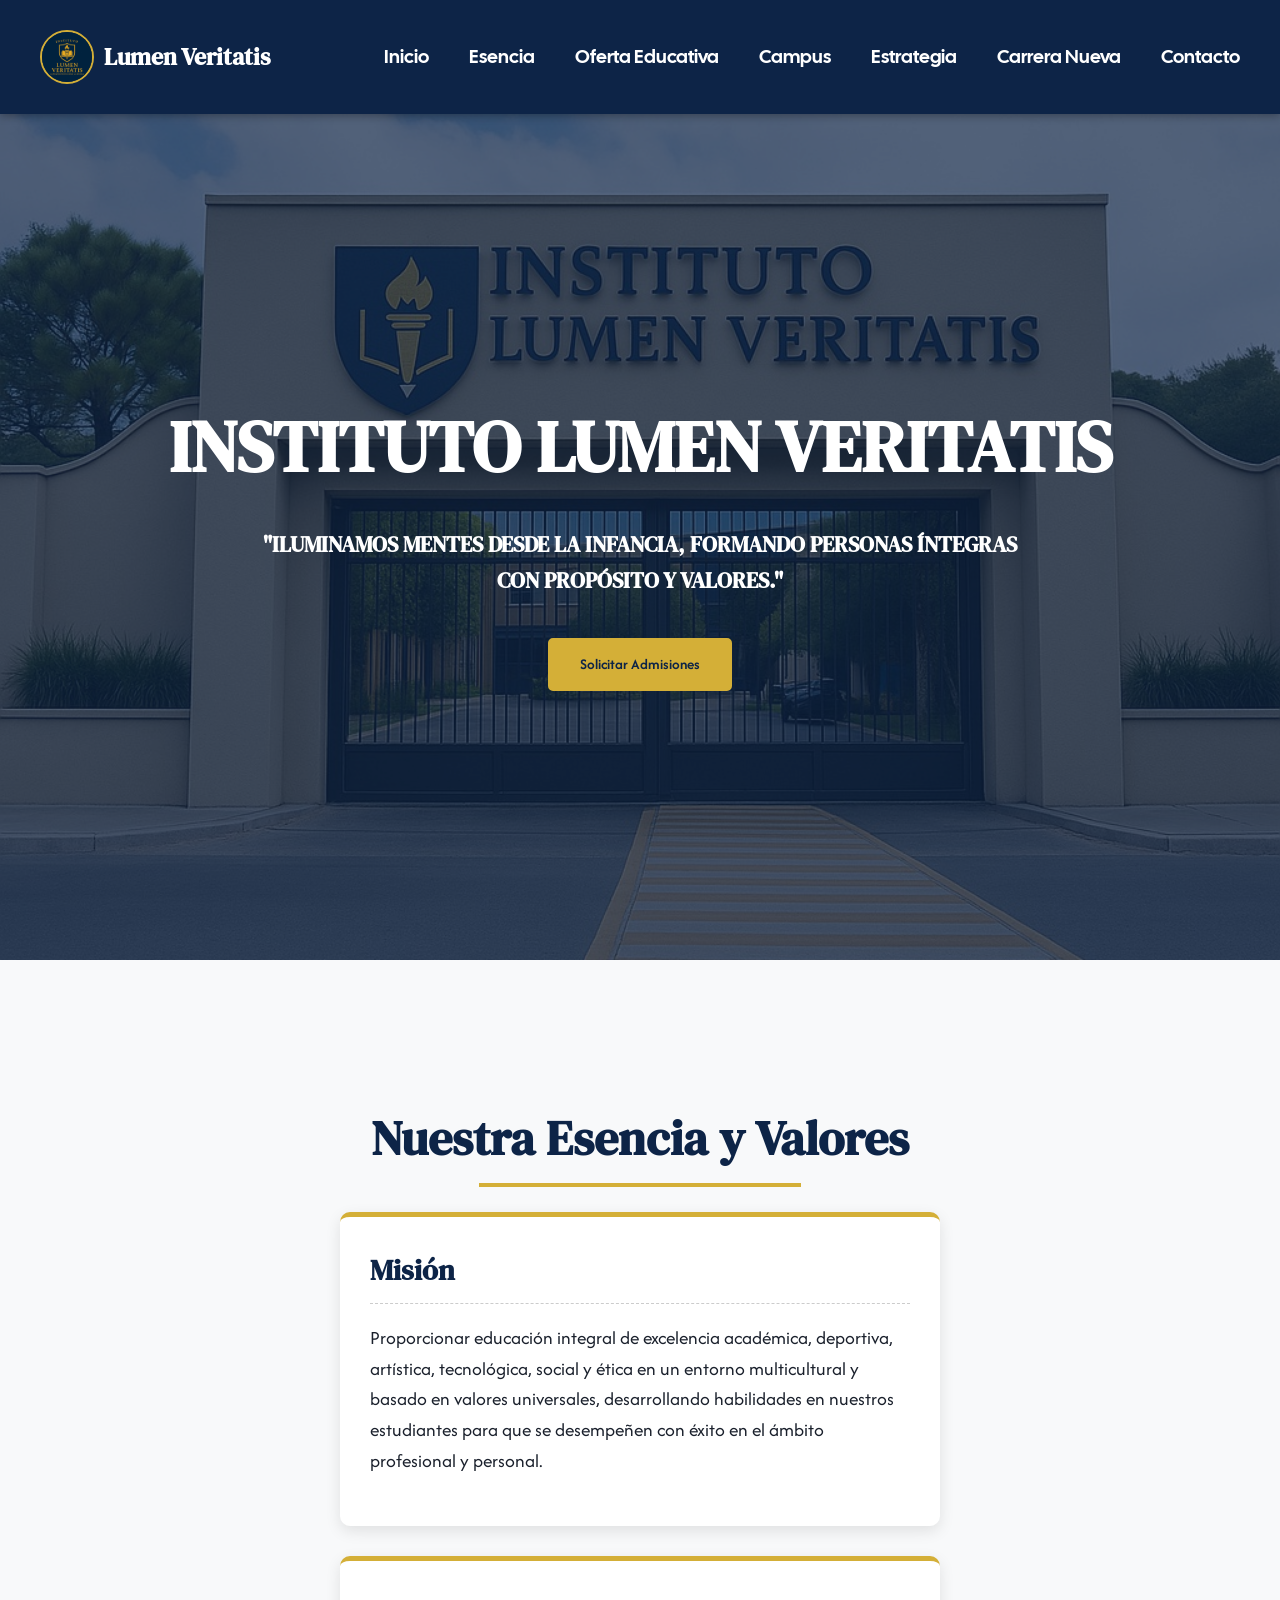
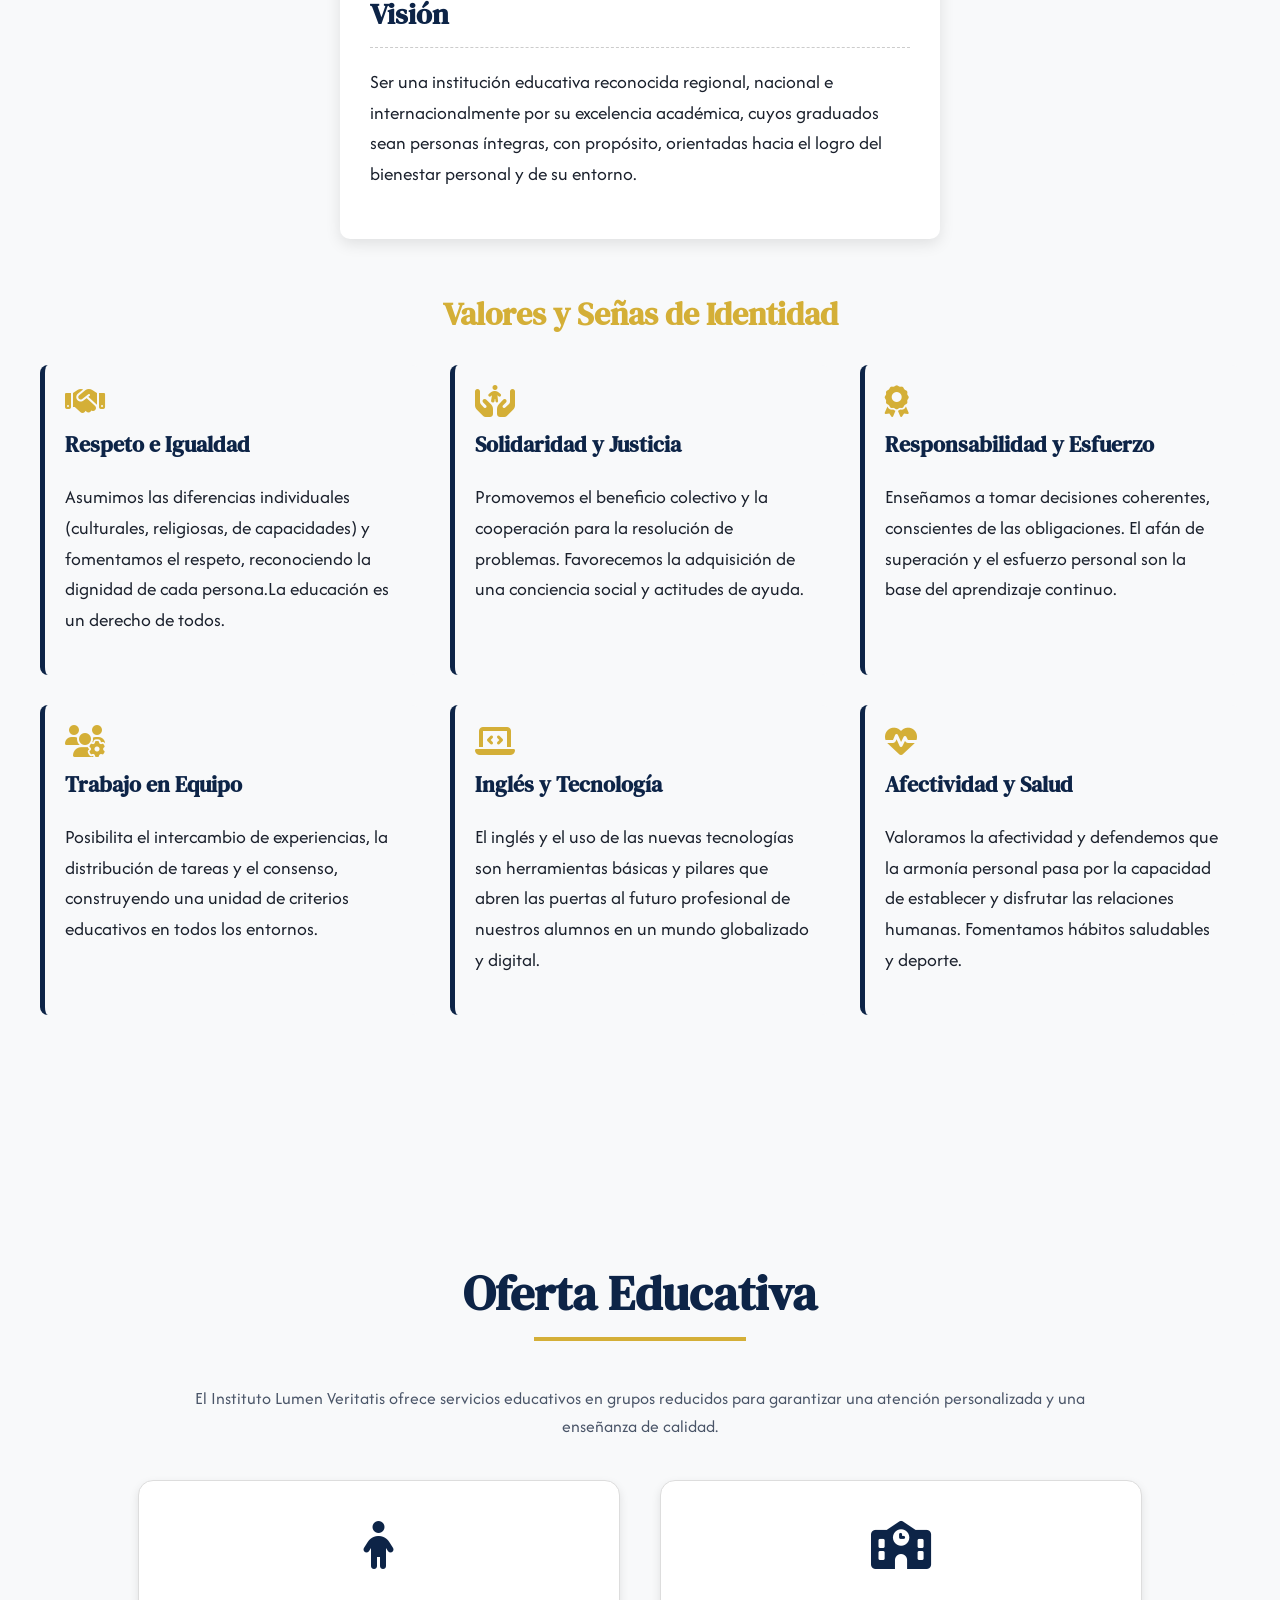
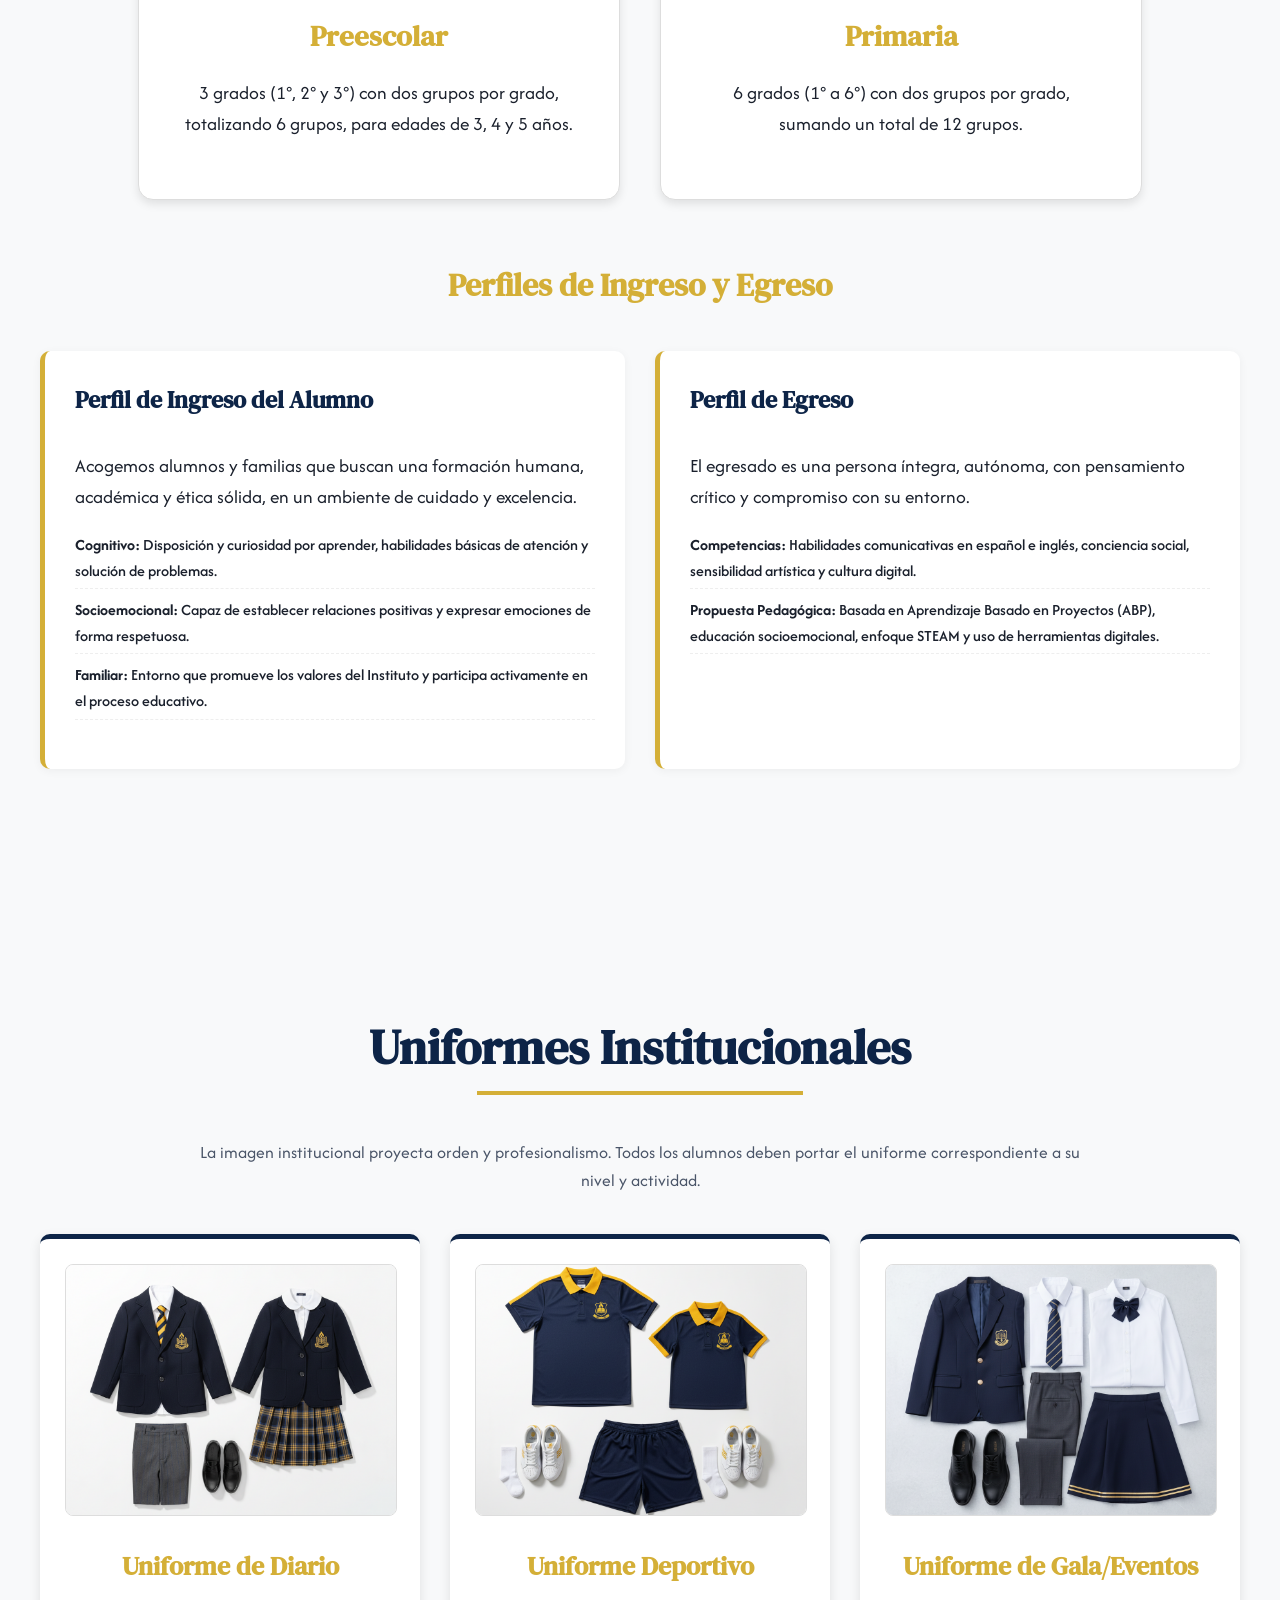
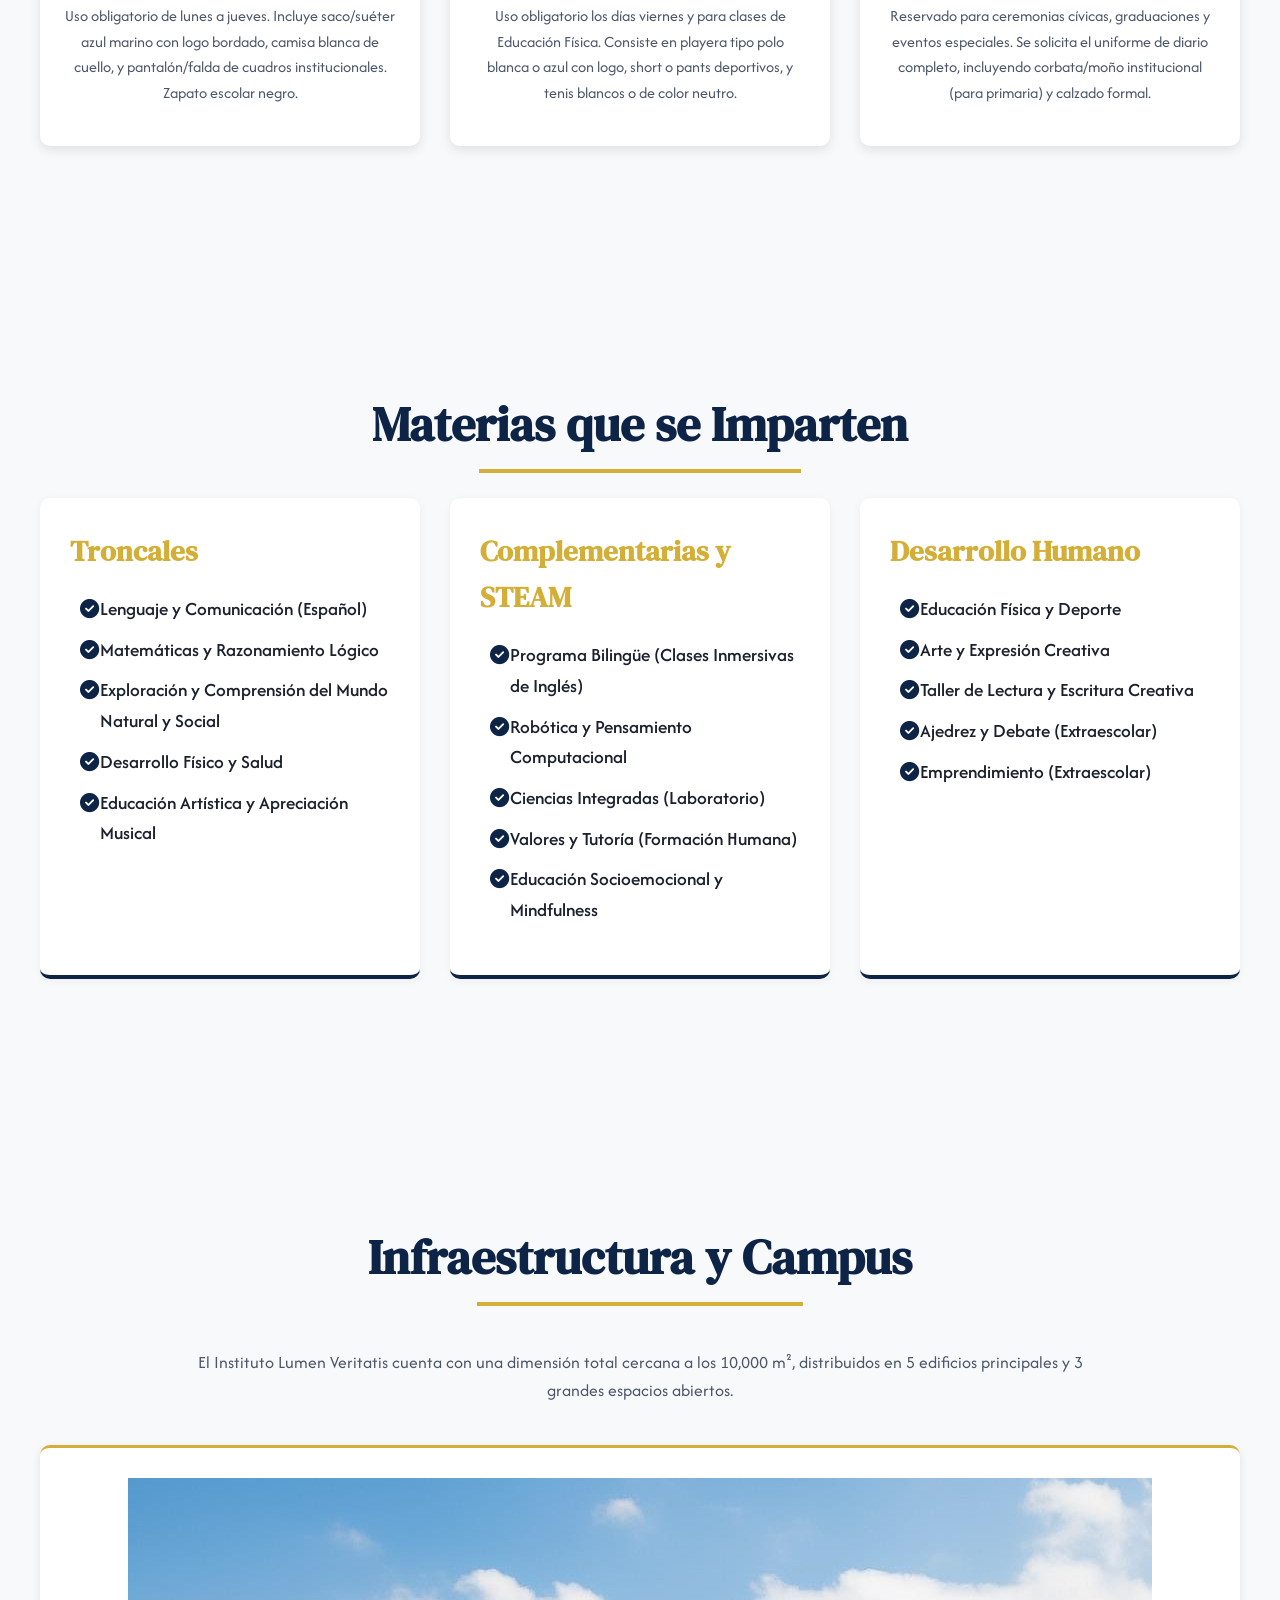
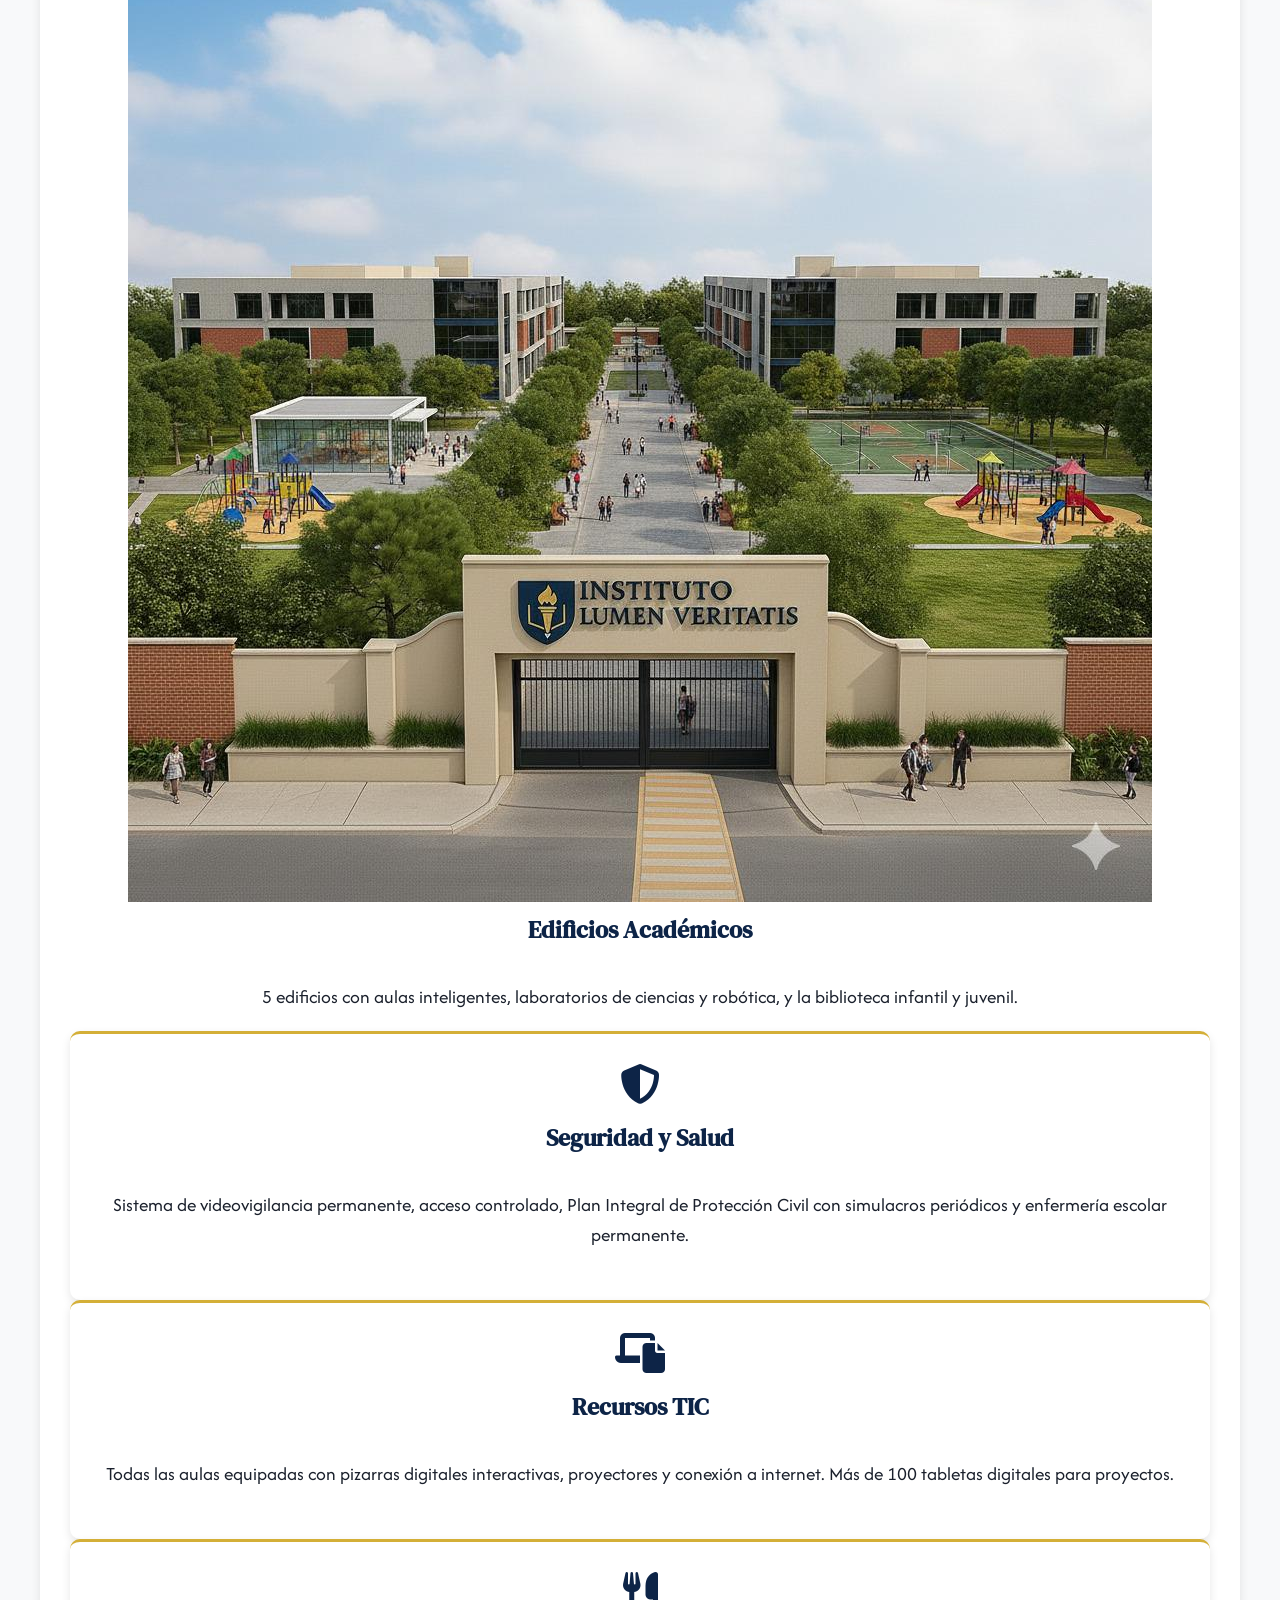
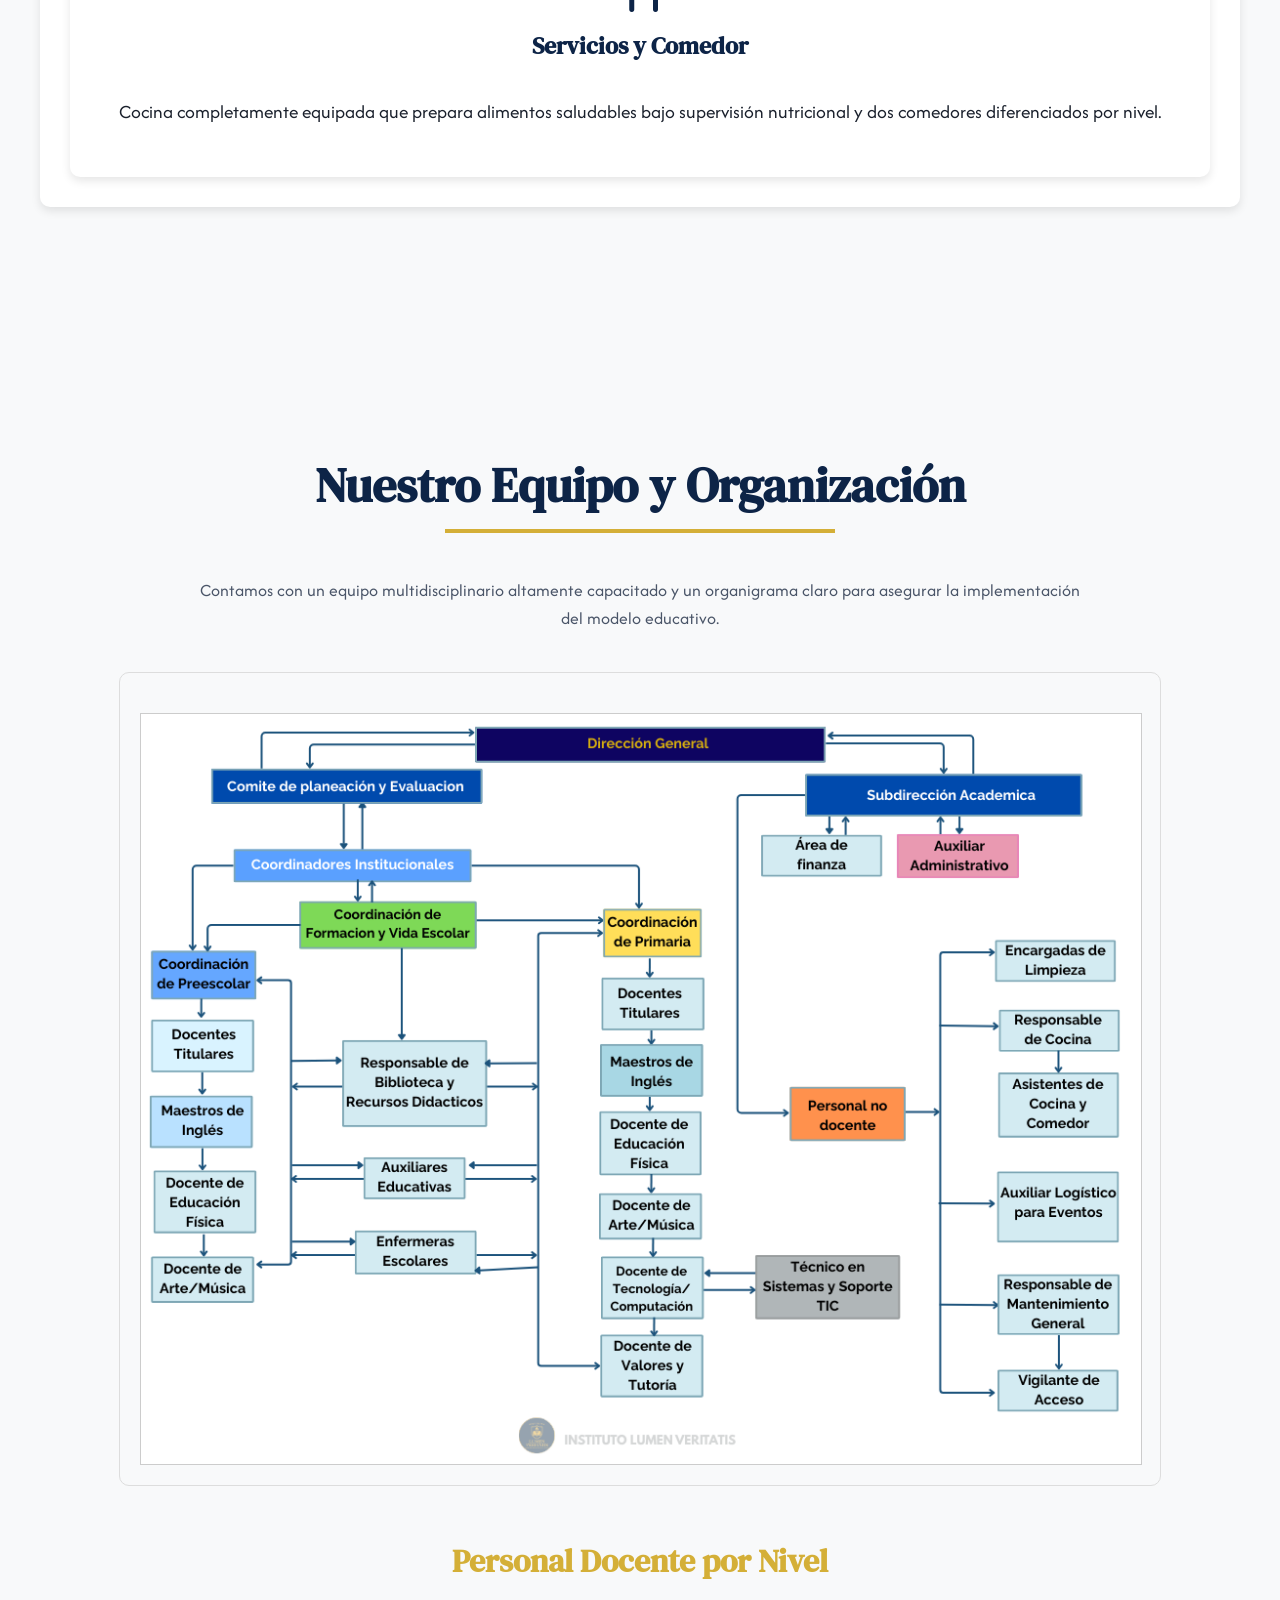
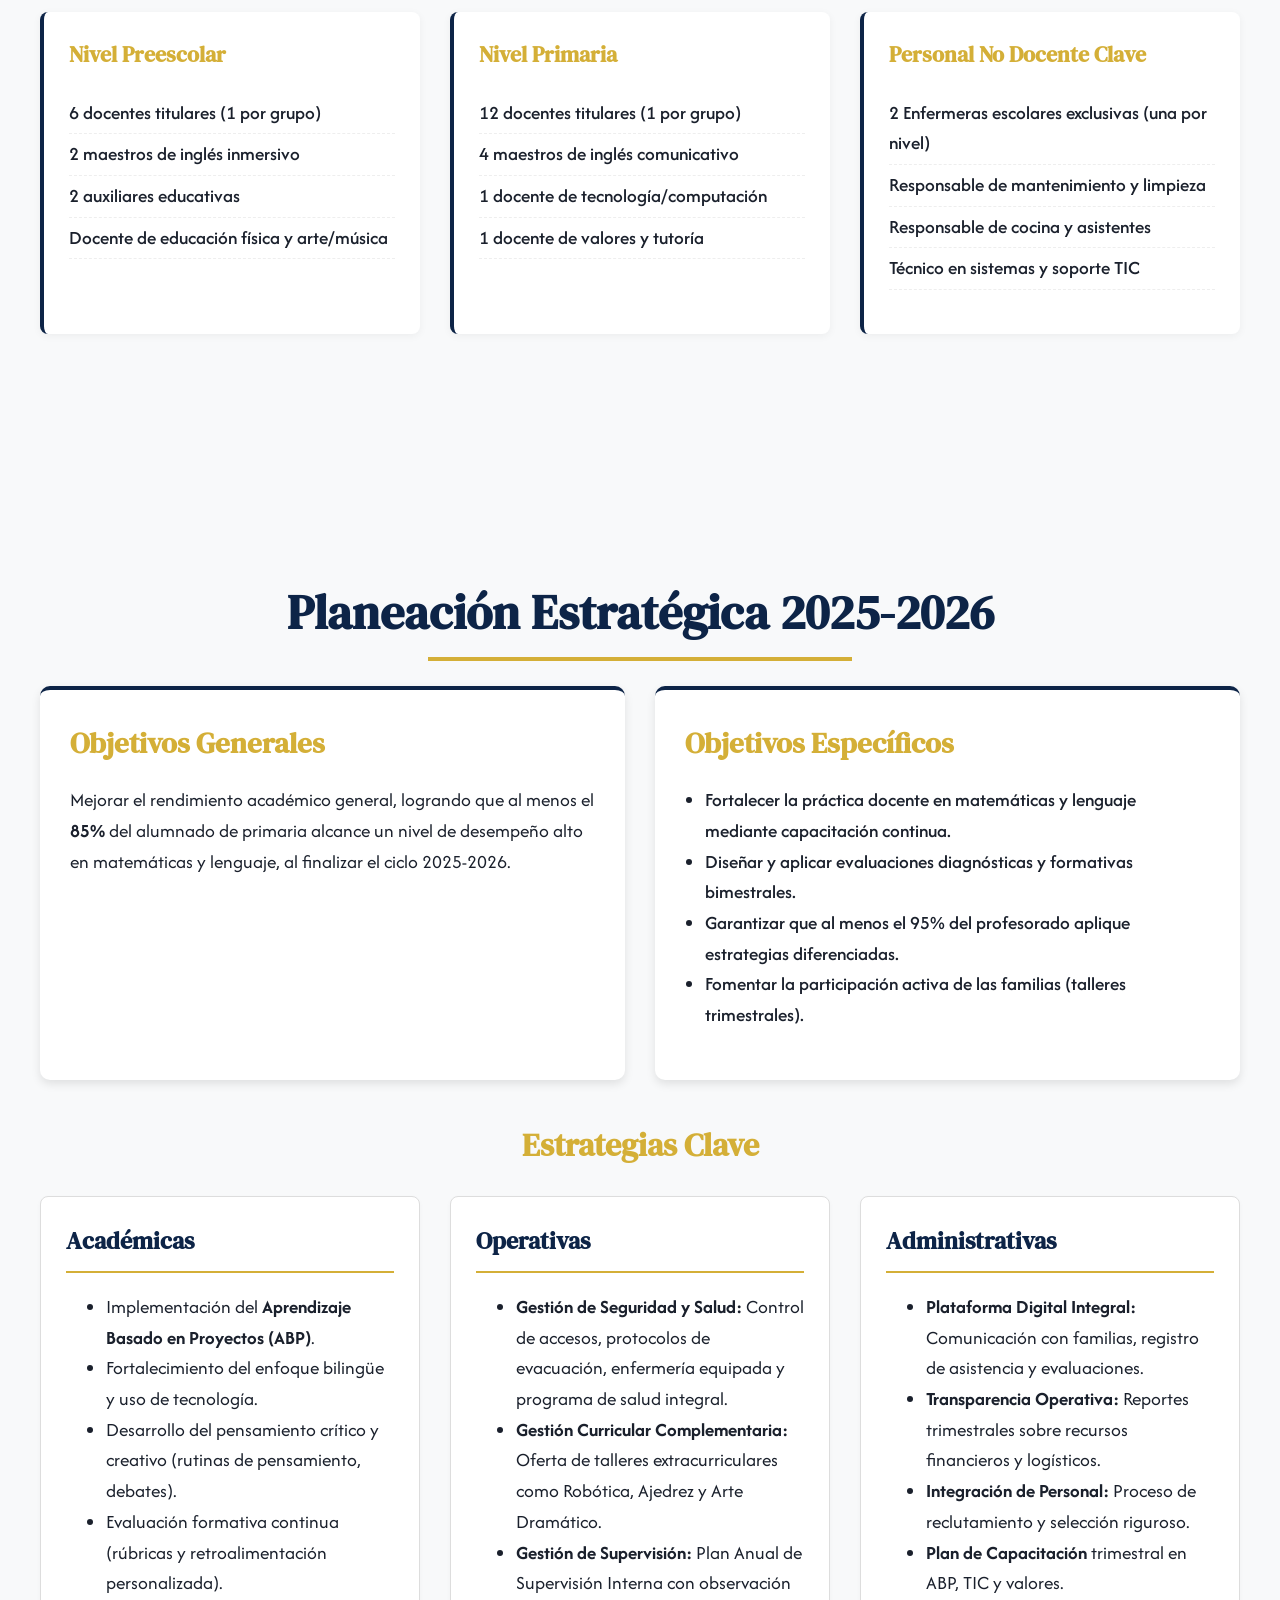
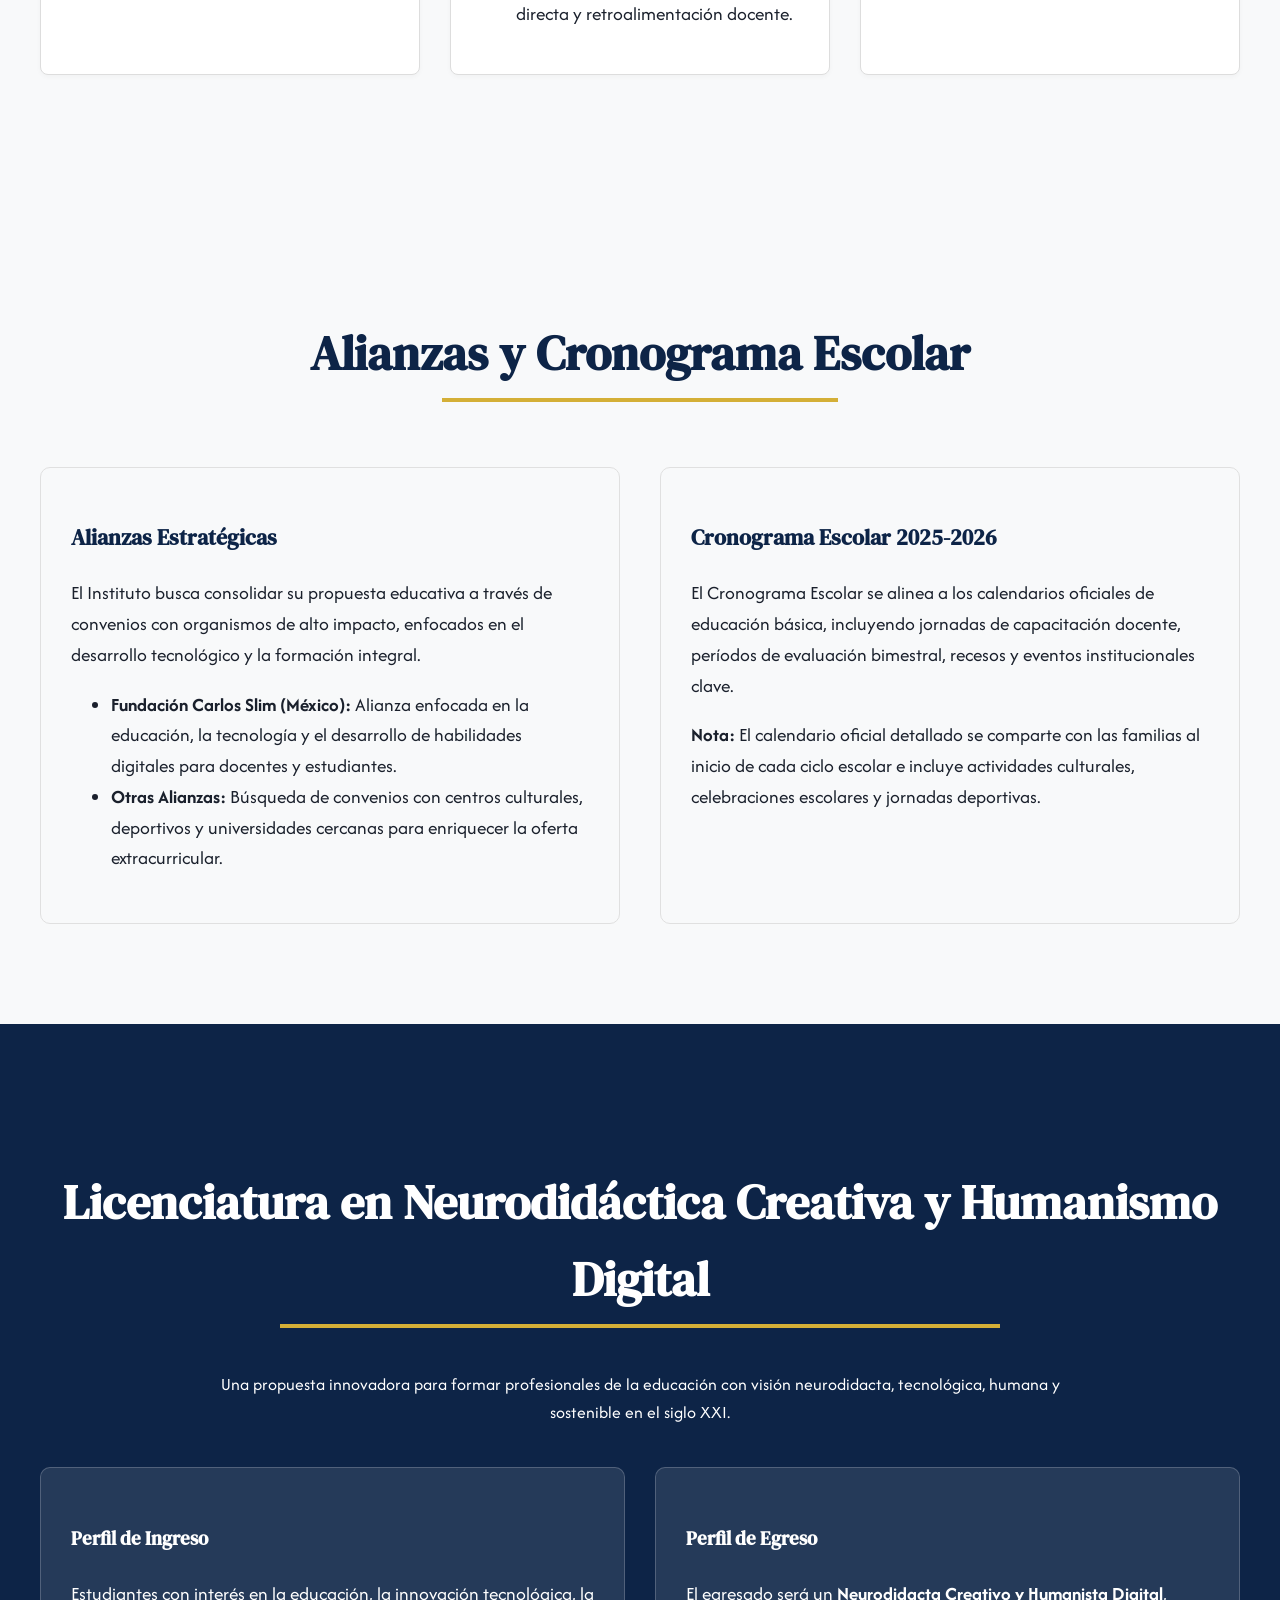
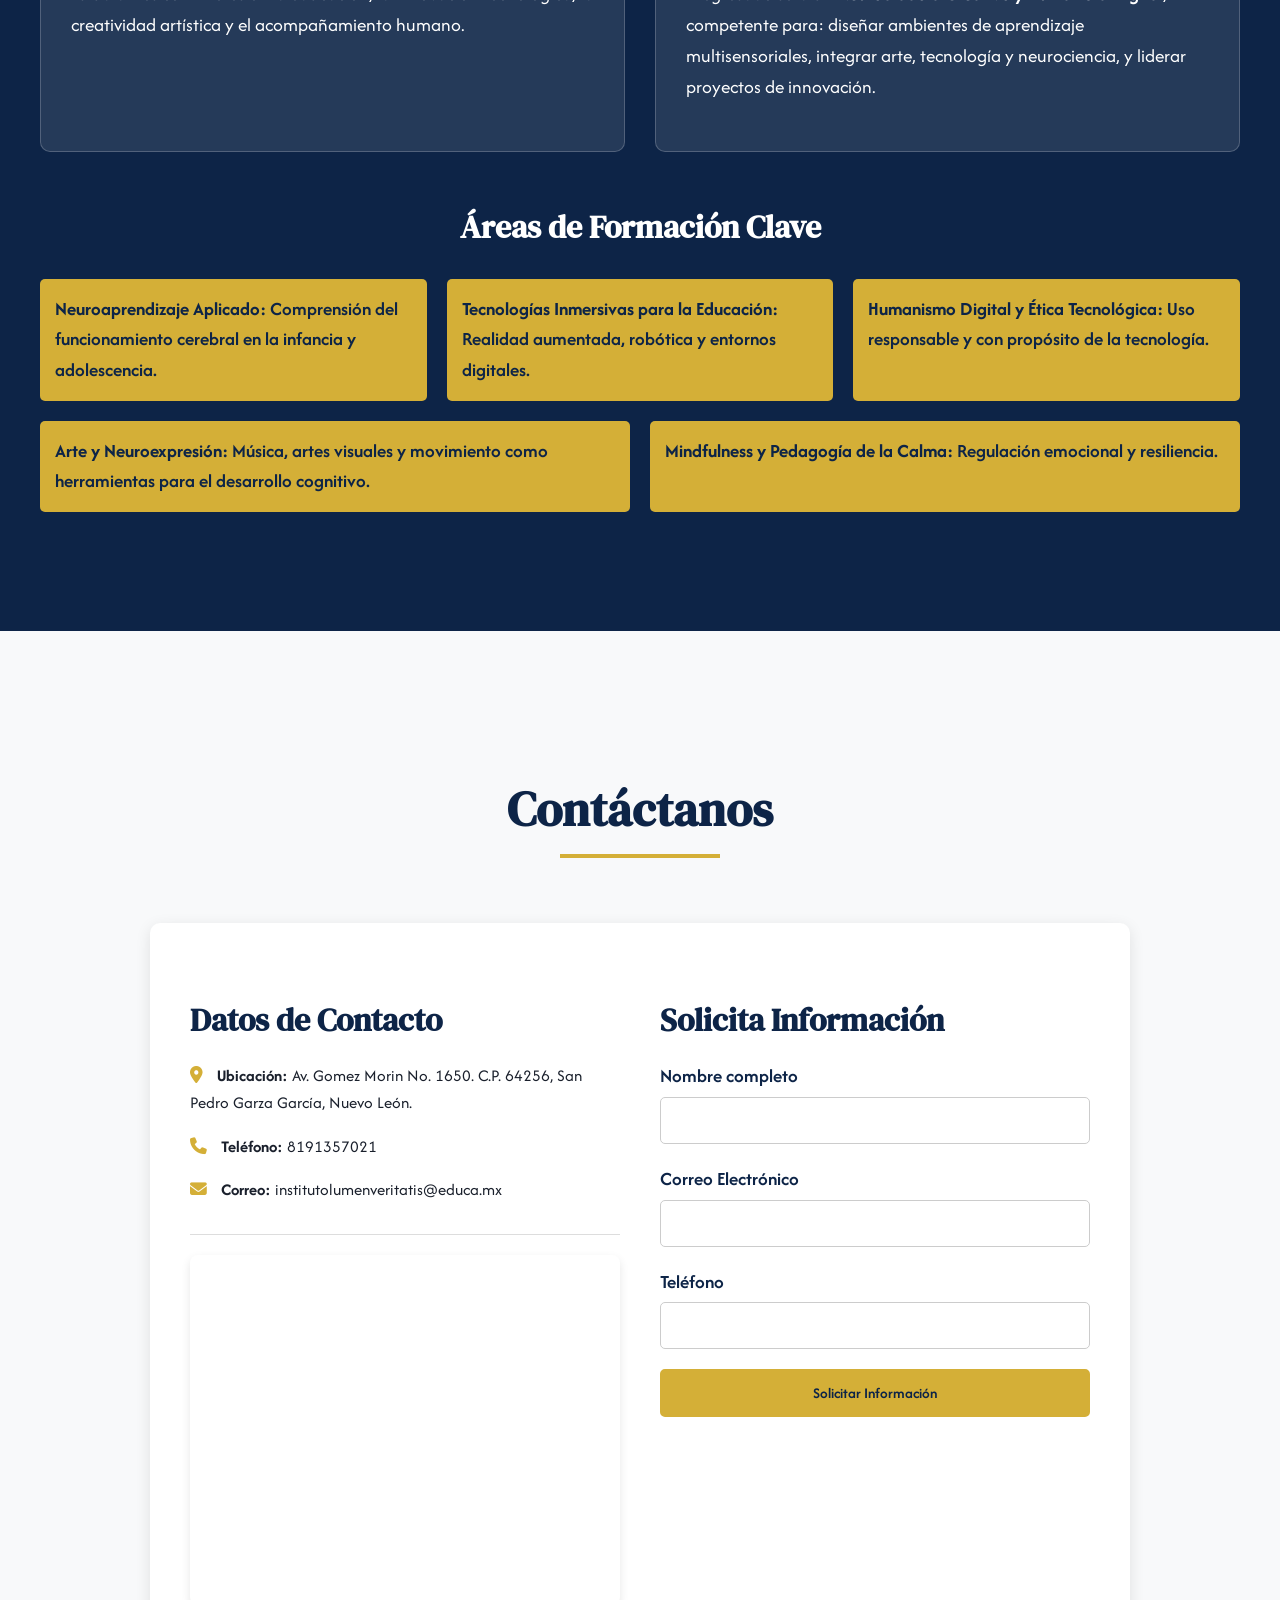
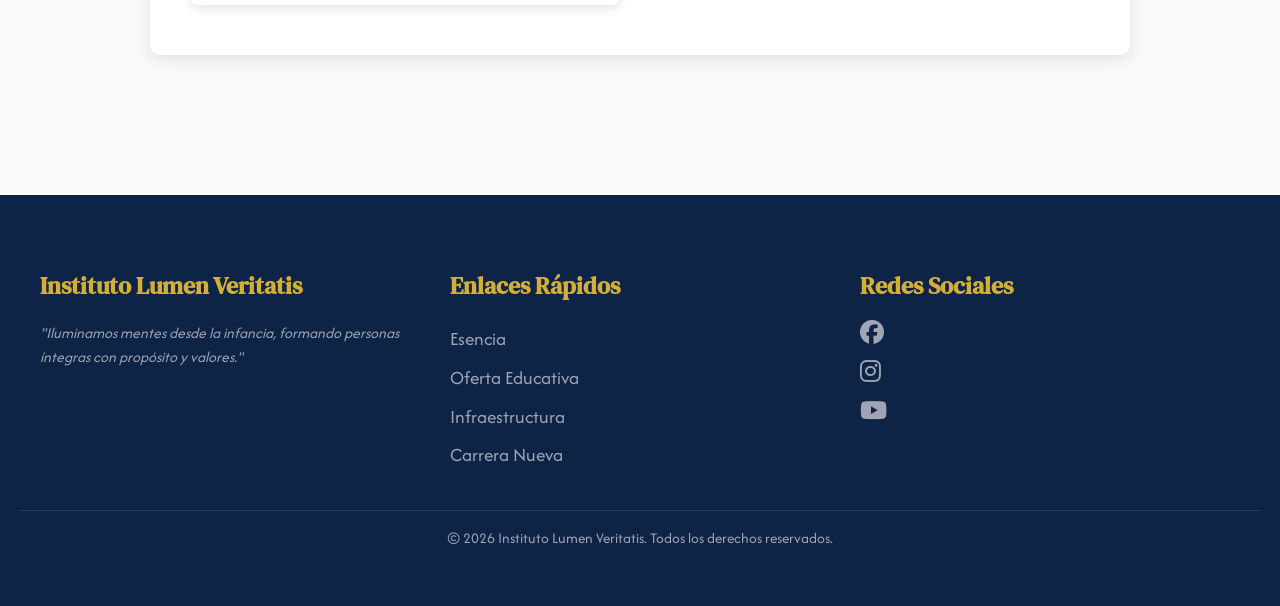
==== commit ef3a27f4: "Update index.html" ====
--- a/index.html
+++ b/index.html
@@ -209,12 +209,16 @@
                 <h2 class="section-title">Infraestructura y Campus</h2>
                 <p class="section-description">El Instituto Lumen Veritatis cuenta con una dimensión total cercana a los 10,000 m², distribuidos en 5 edificios principales y 3 grandes espacios abiertos.</p>
 
-                <div class="infra-grid">
-                    <div class="infra-item">
-						<img src="school-school.png" alt="Edificio Académico" style="width:100px; height:auto; border-radius:8px;">
-                        <!--<i class="fas fa-building">--></i><h4>Edificios Académicos</h4>
-                        <p>5 edificios con aulas inteligentes, laboratorios de ciencias y robótica, y la biblioteca infantil y juvenil.</p>
-                    </div>
+	                <div class="infra-item">
+						<div class="col-lg-4 col-md-6 mb-4" id="fachada">
+	                    <div class="card h-100 shadow-lg border-0">
+	                        <img src="school-school.png" class="card-img-top img-fluid cursor-pointer" alt="Edificio Académico" data-bs-toggle="modal" data-bs-target="#imagenModal" data-image-url="school-school.png">
+	                        <div class="card-body text-center">
+	                            <h4 class="card-title playfair-font text-primary fw-bold">Edificios Académicos</h4>
+	                            <p class="card-text text-secondary text-center">5 edificios con aulas inteligentes, laboratorios de ciencias y robótica, y la biblioteca infantil y juvenil.</p>
+	                        </div>
+	                    </div>
+	                </div>
                     <div class="infra-item">
                         <i class="fas fa-shield-halved"></i>
                         <h4>Seguridad y Salud</h4>
@@ -464,3 +468,4 @@
 
 
 
+
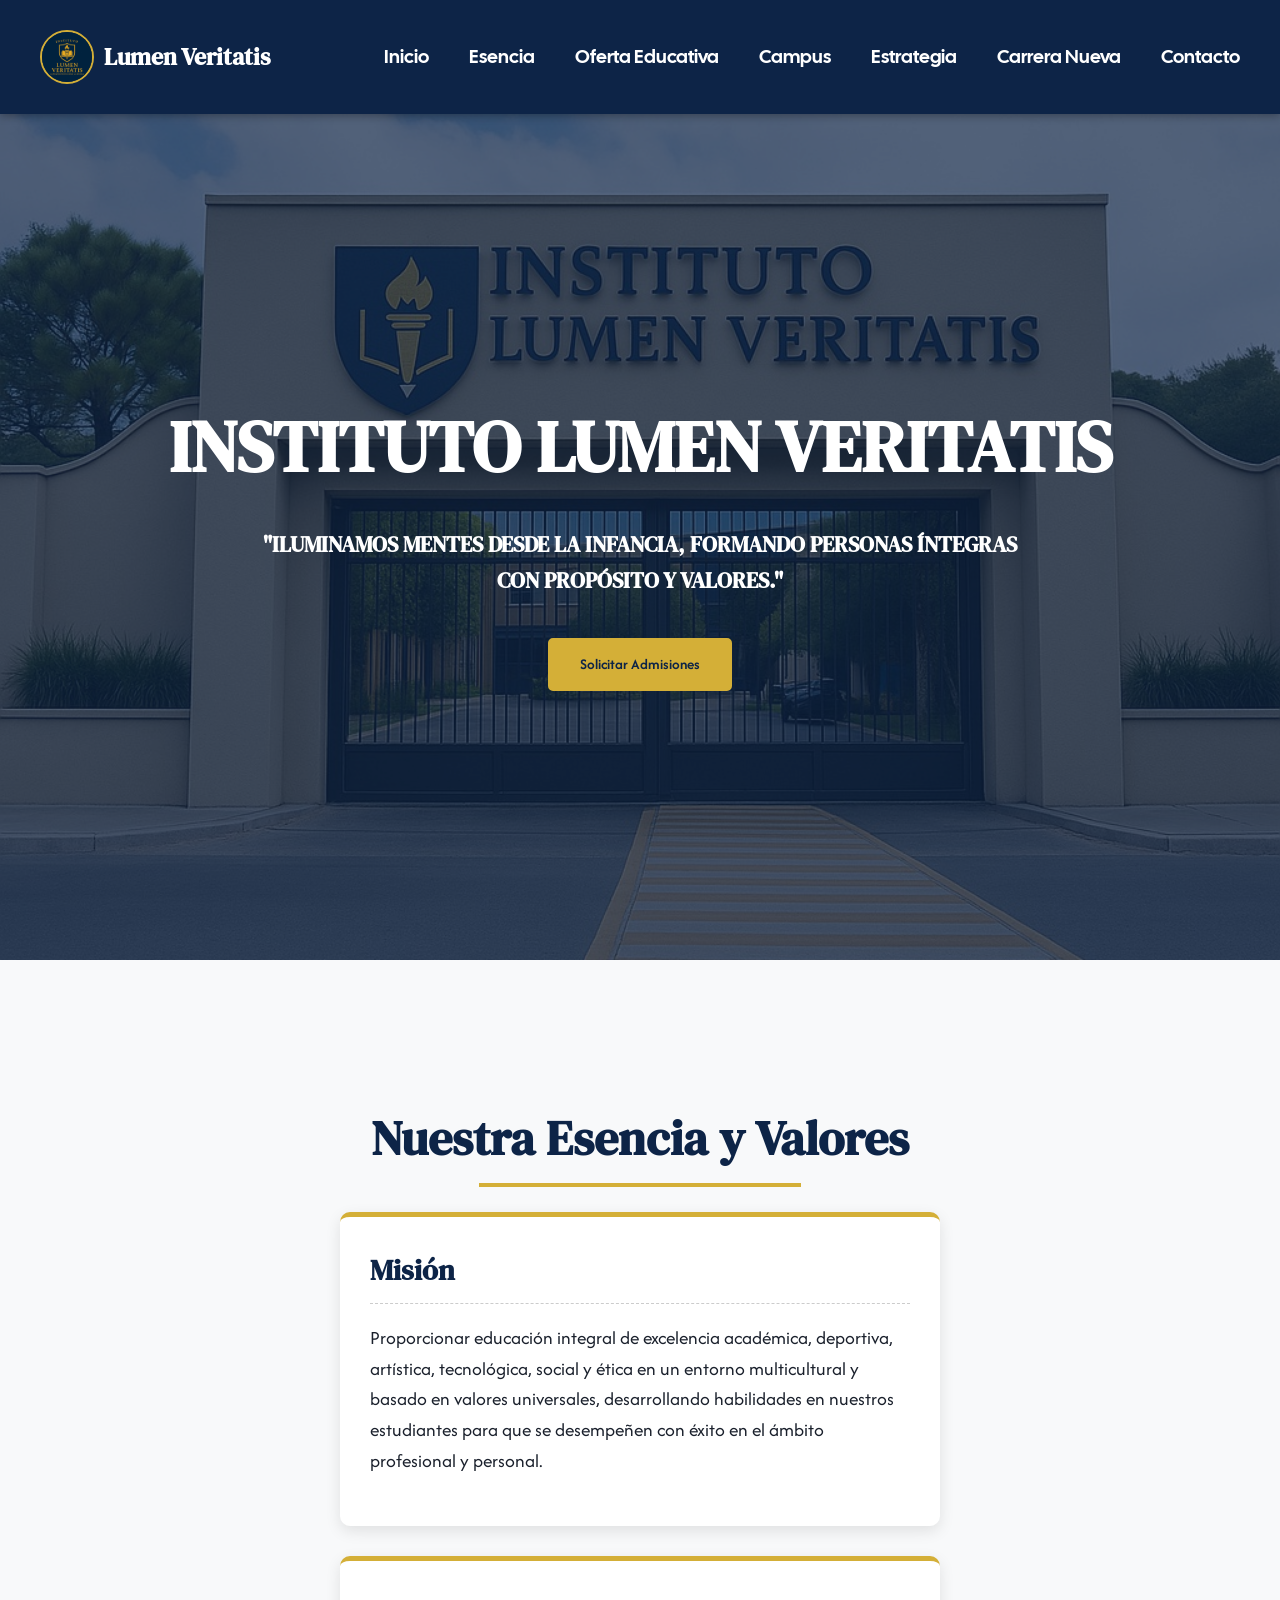
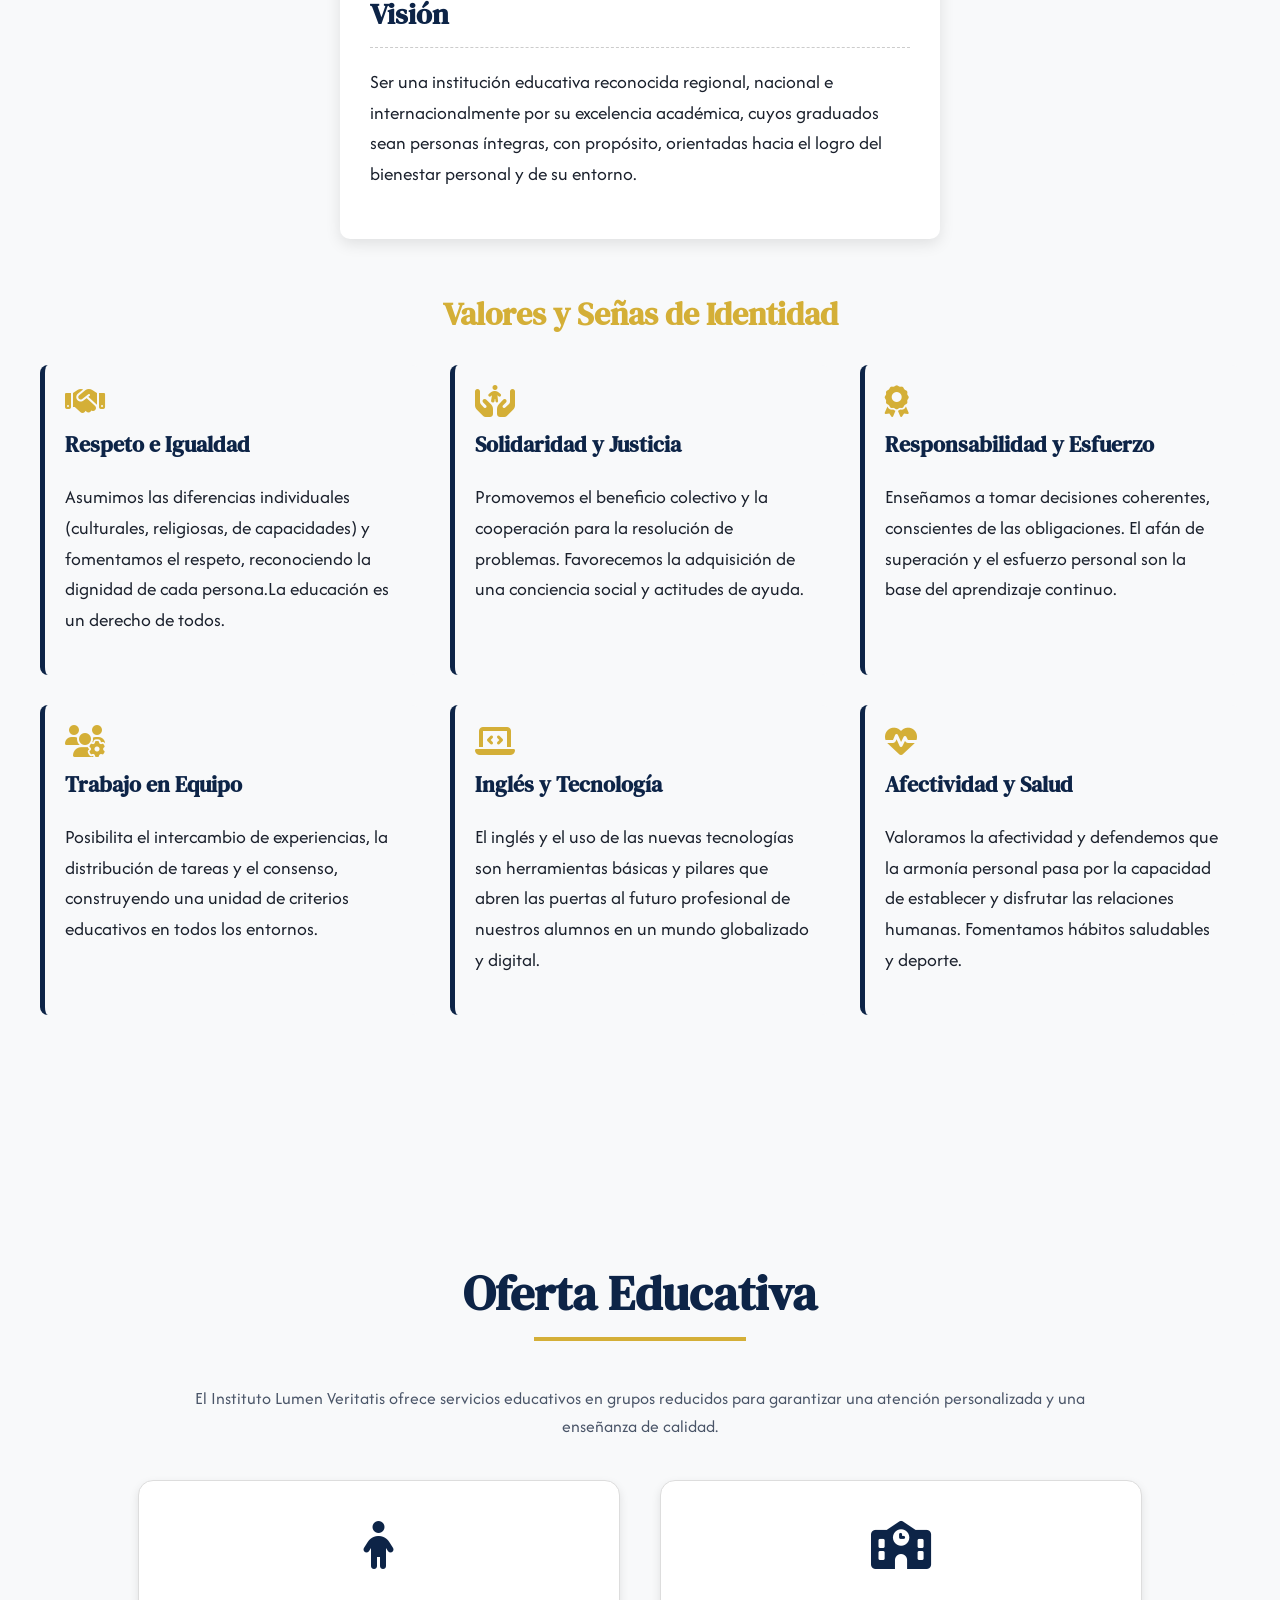
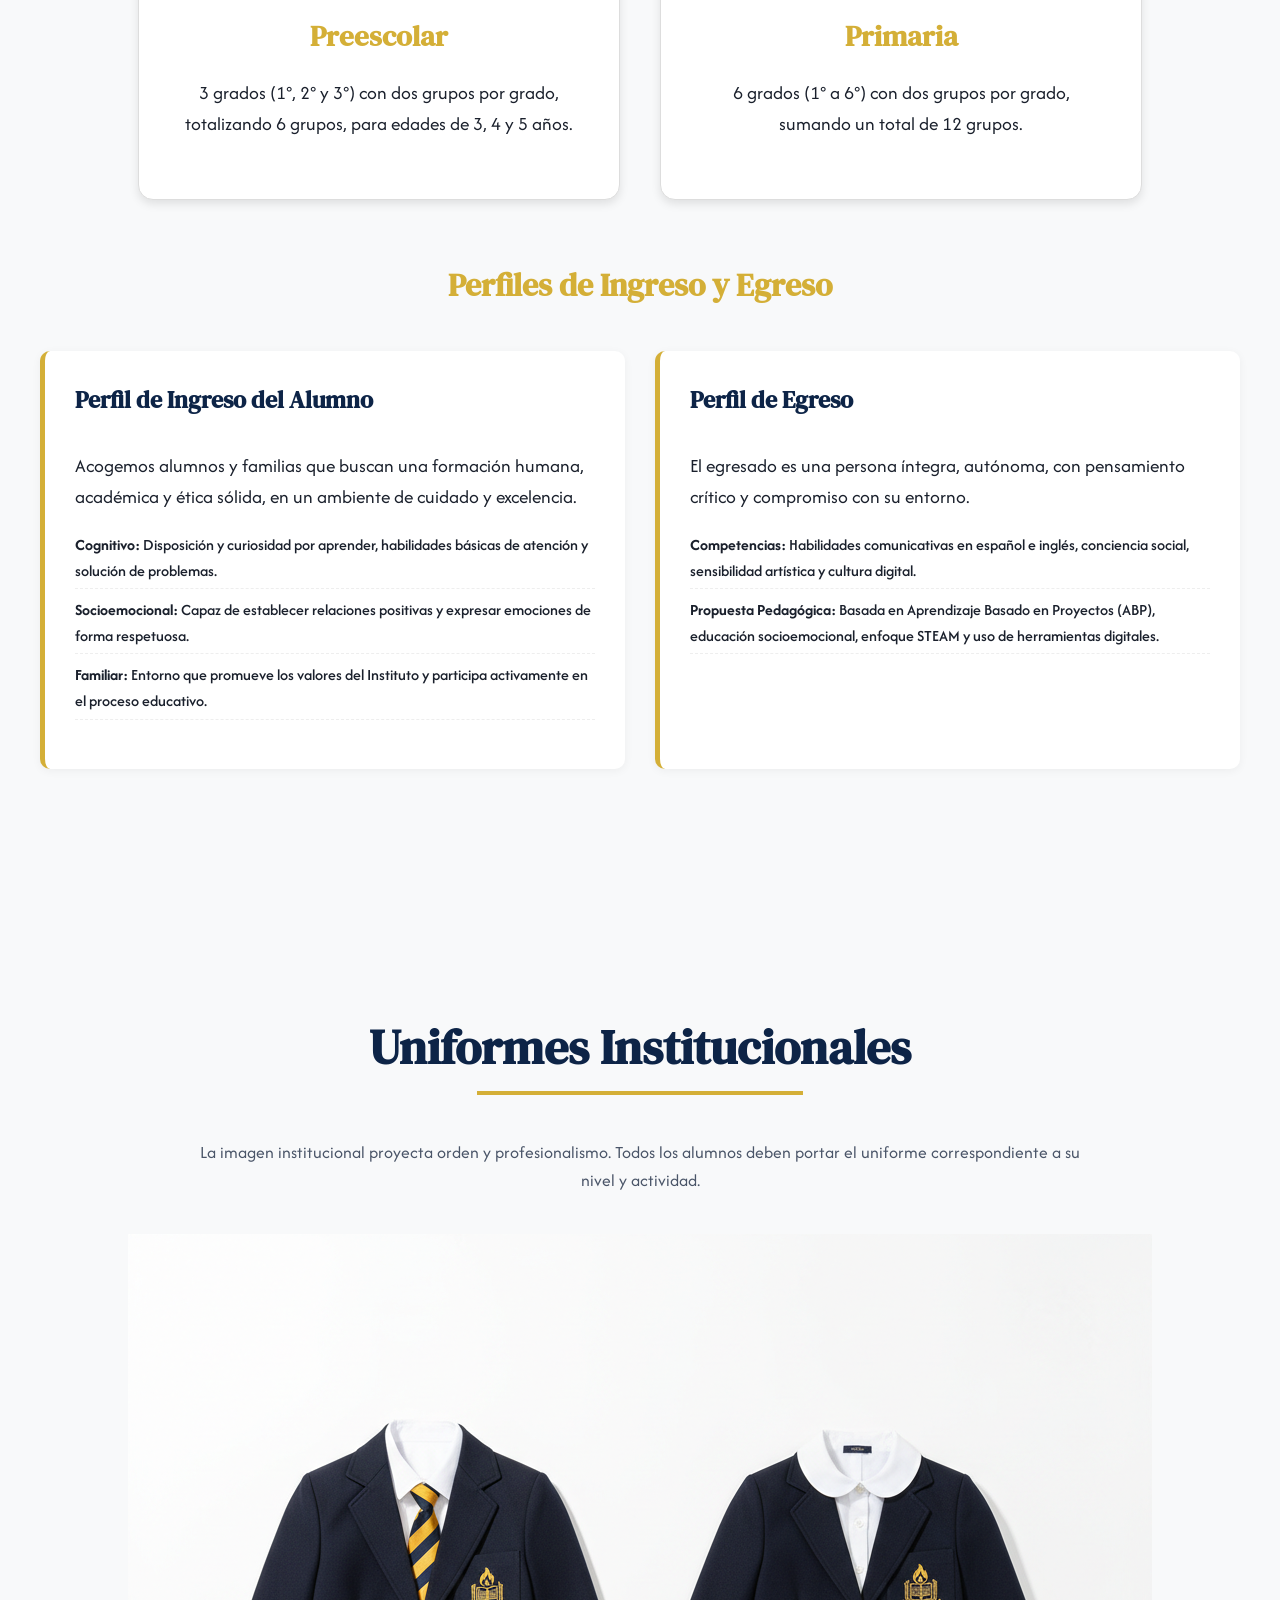
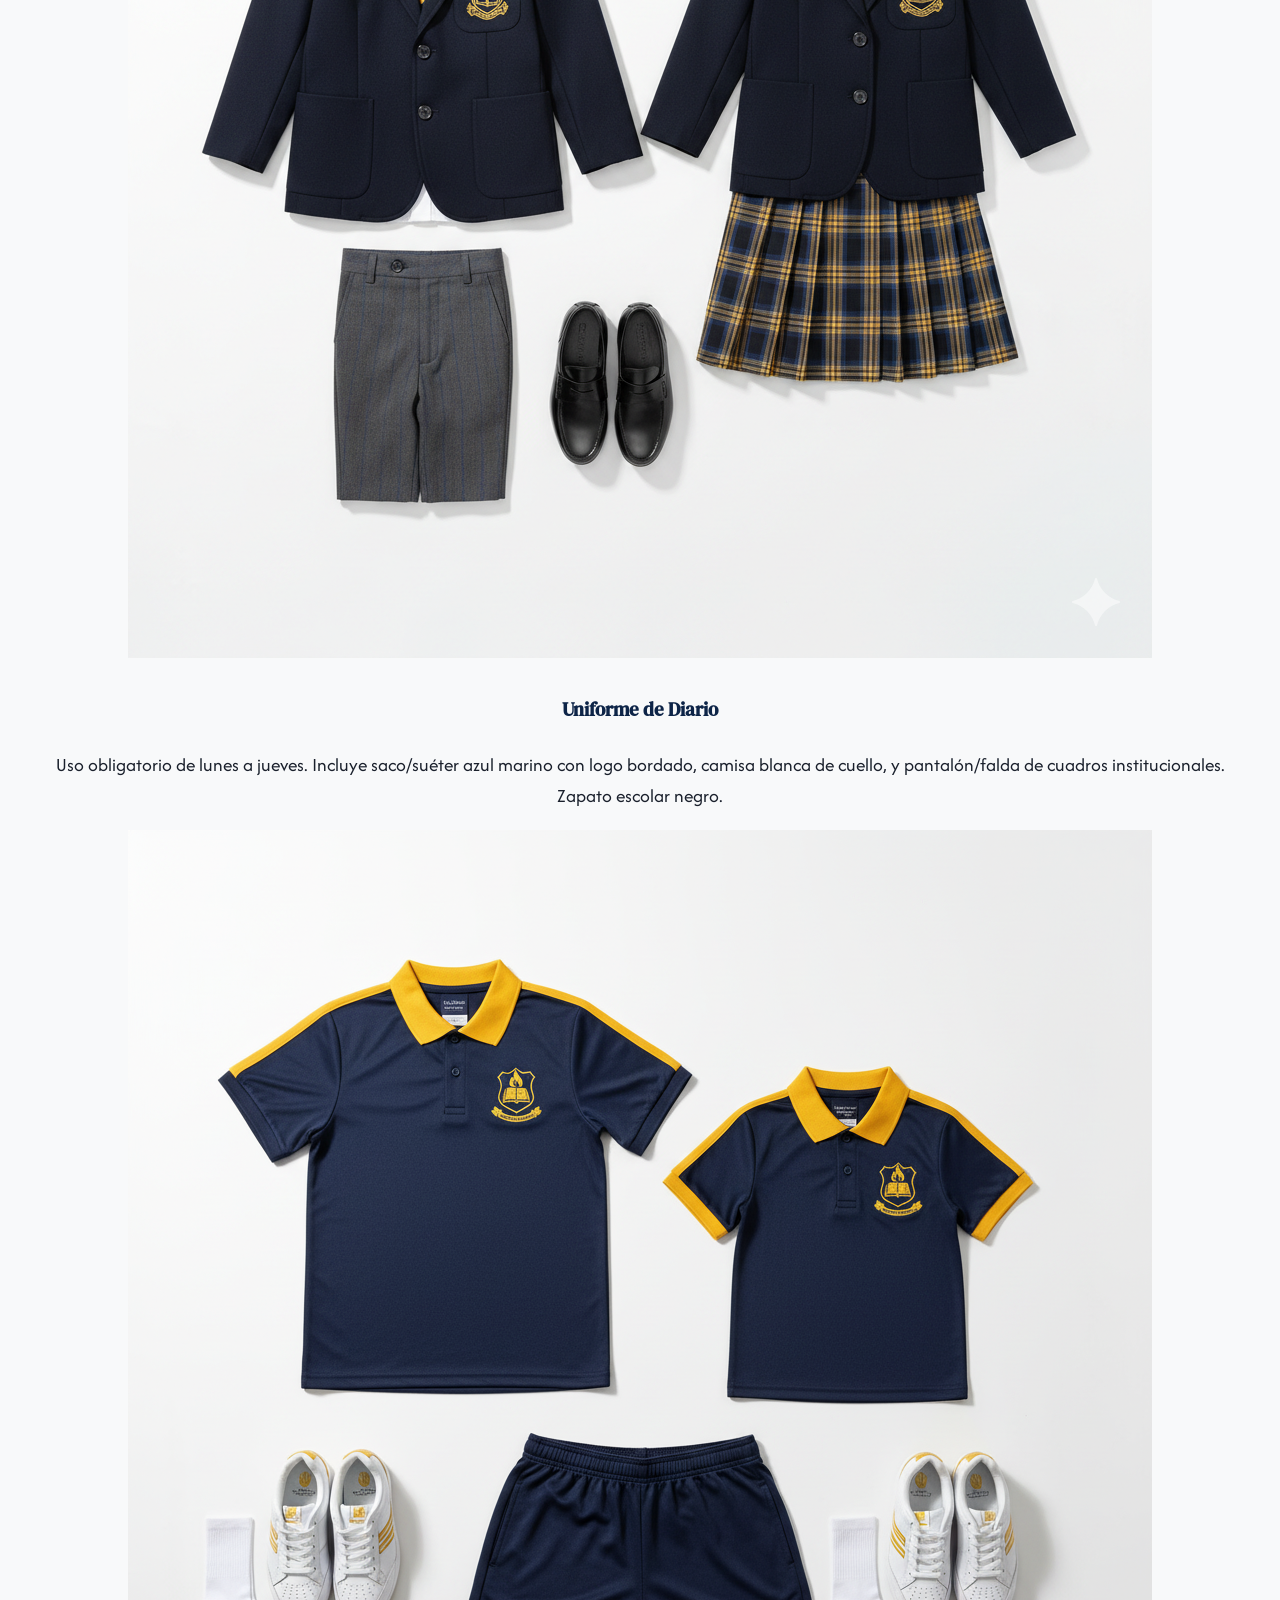
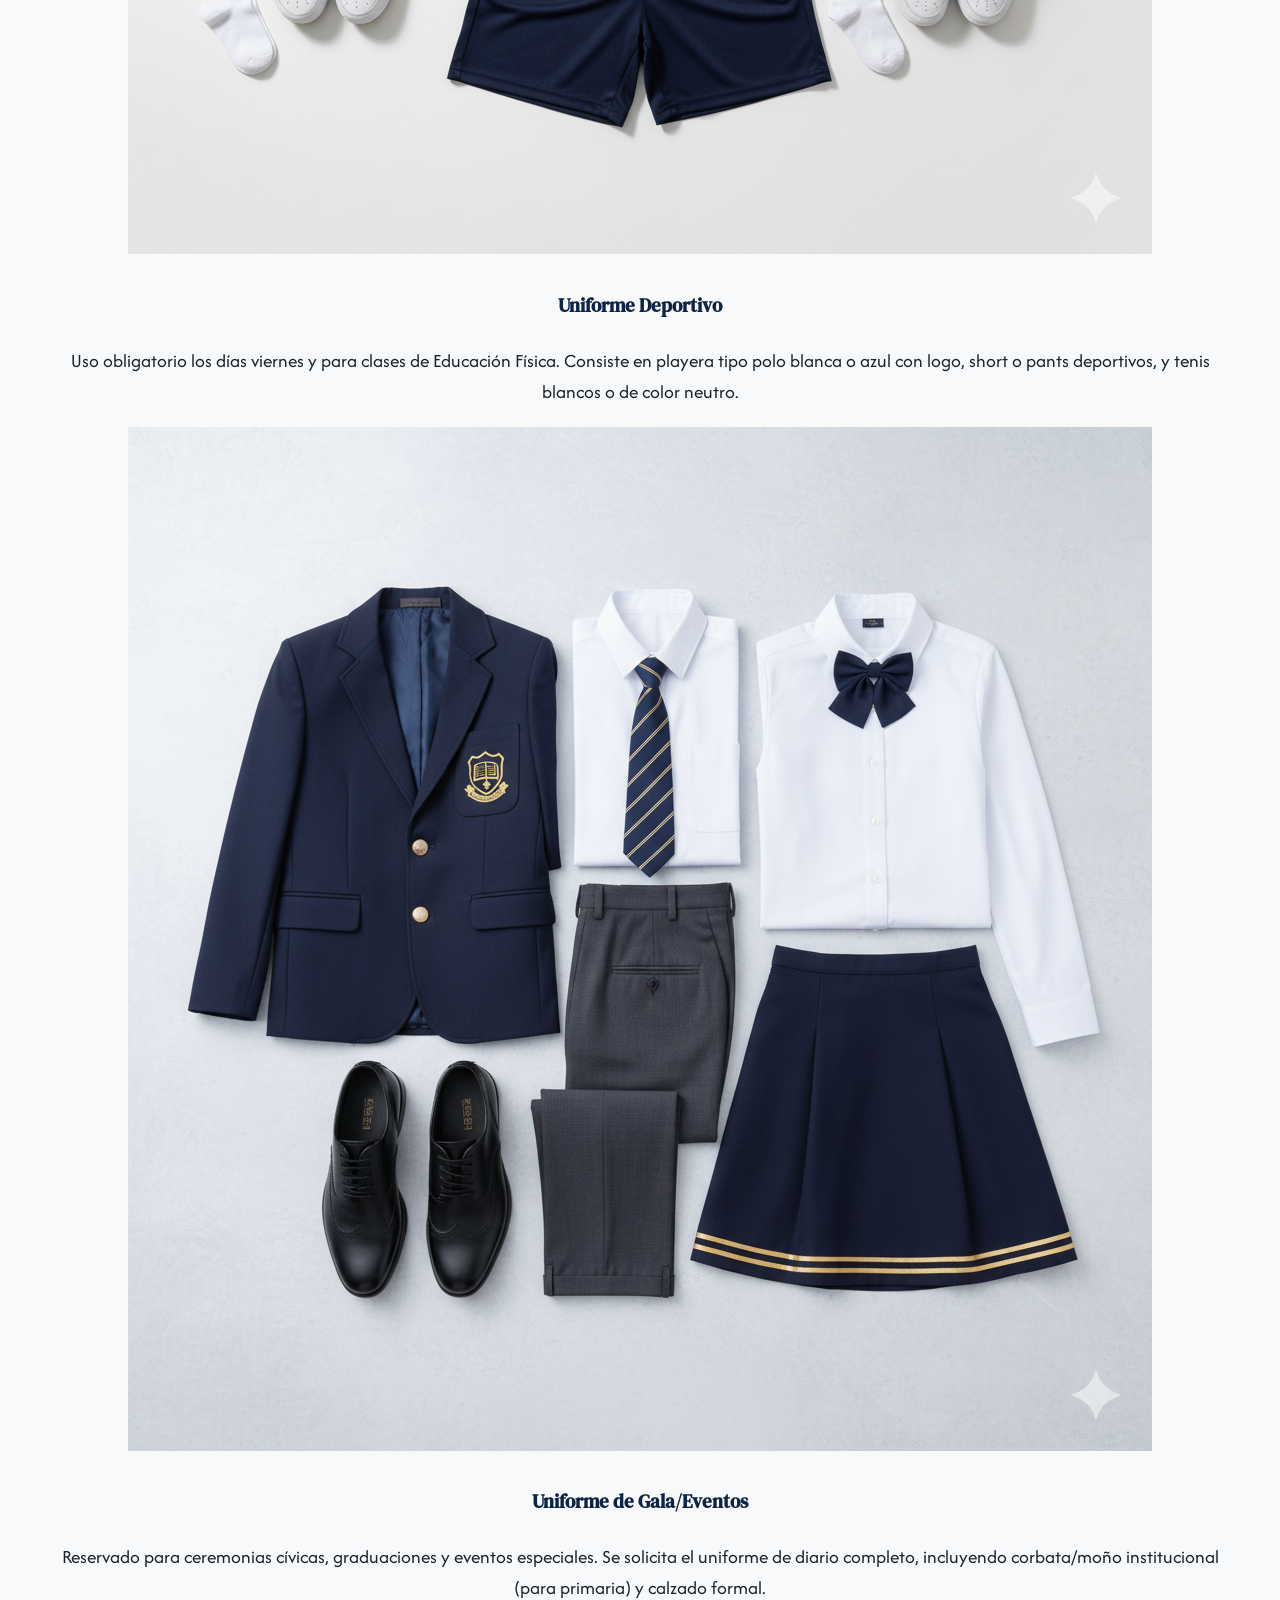
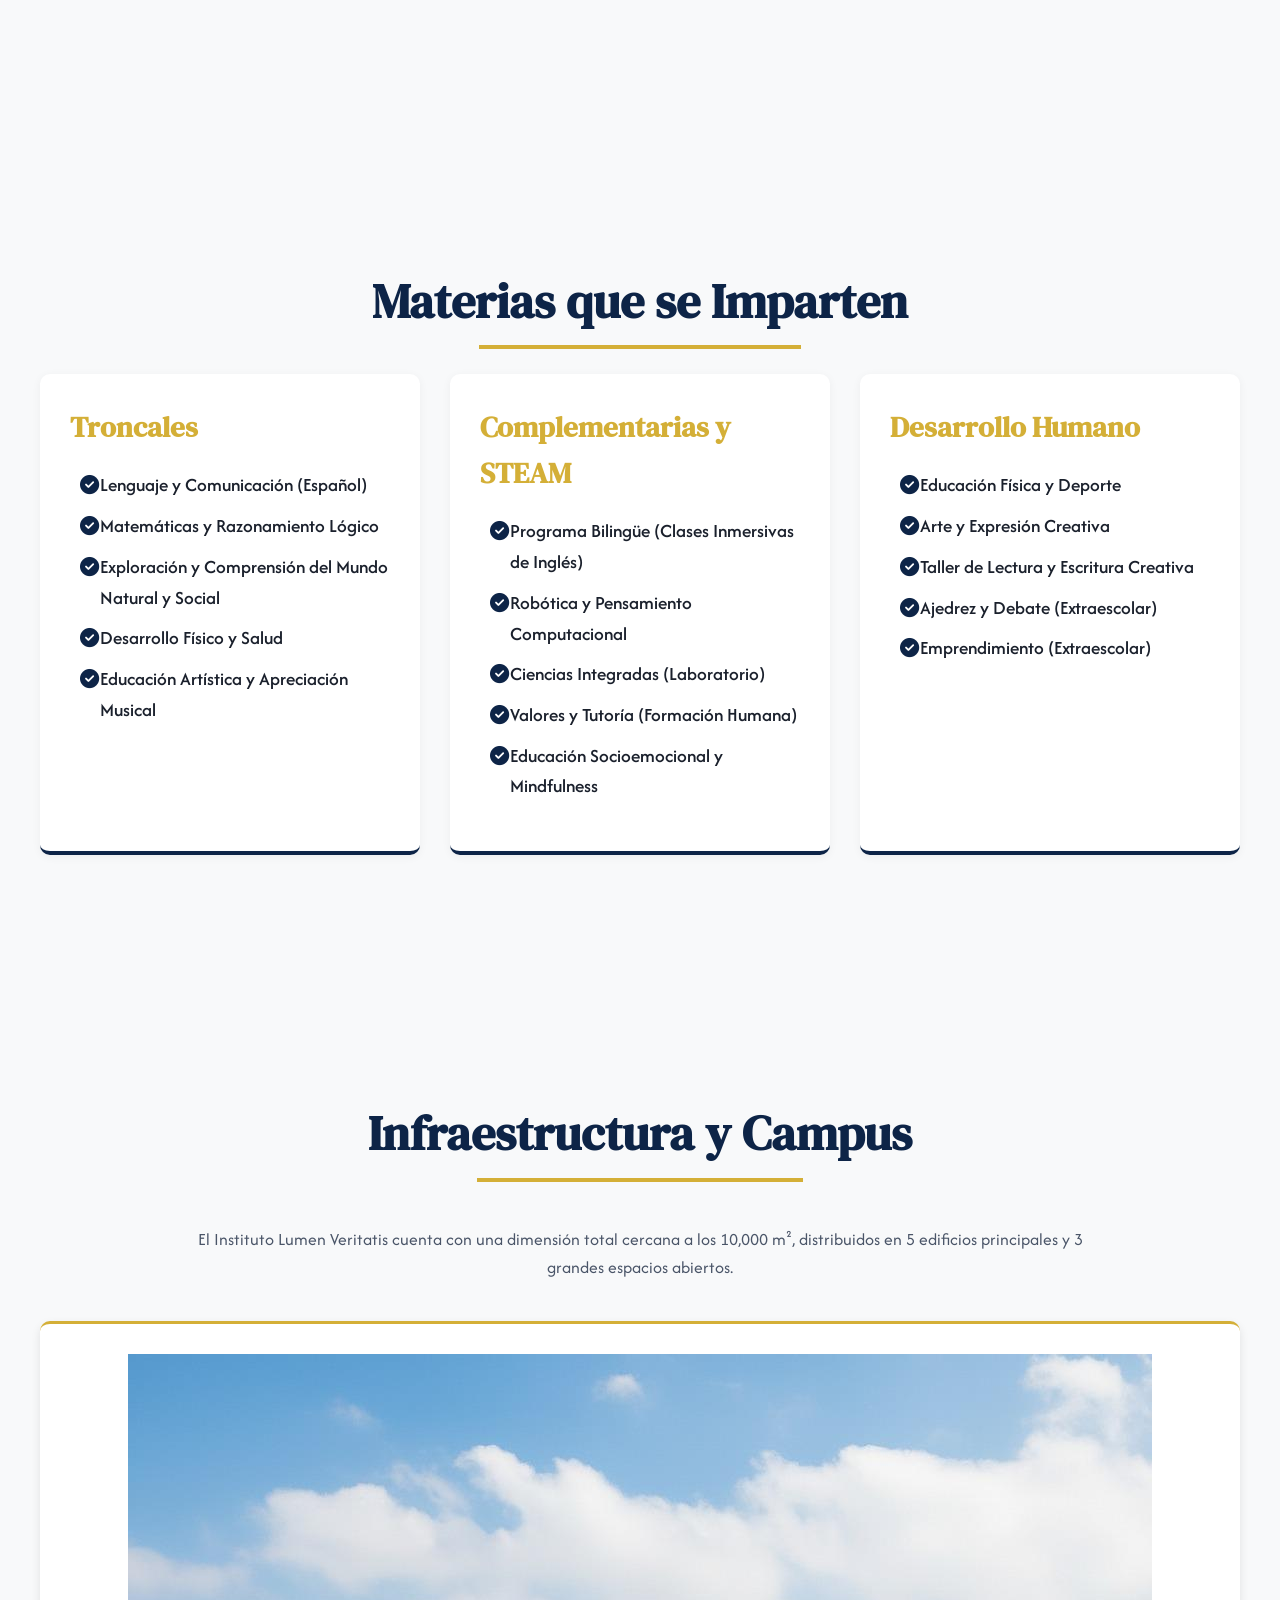
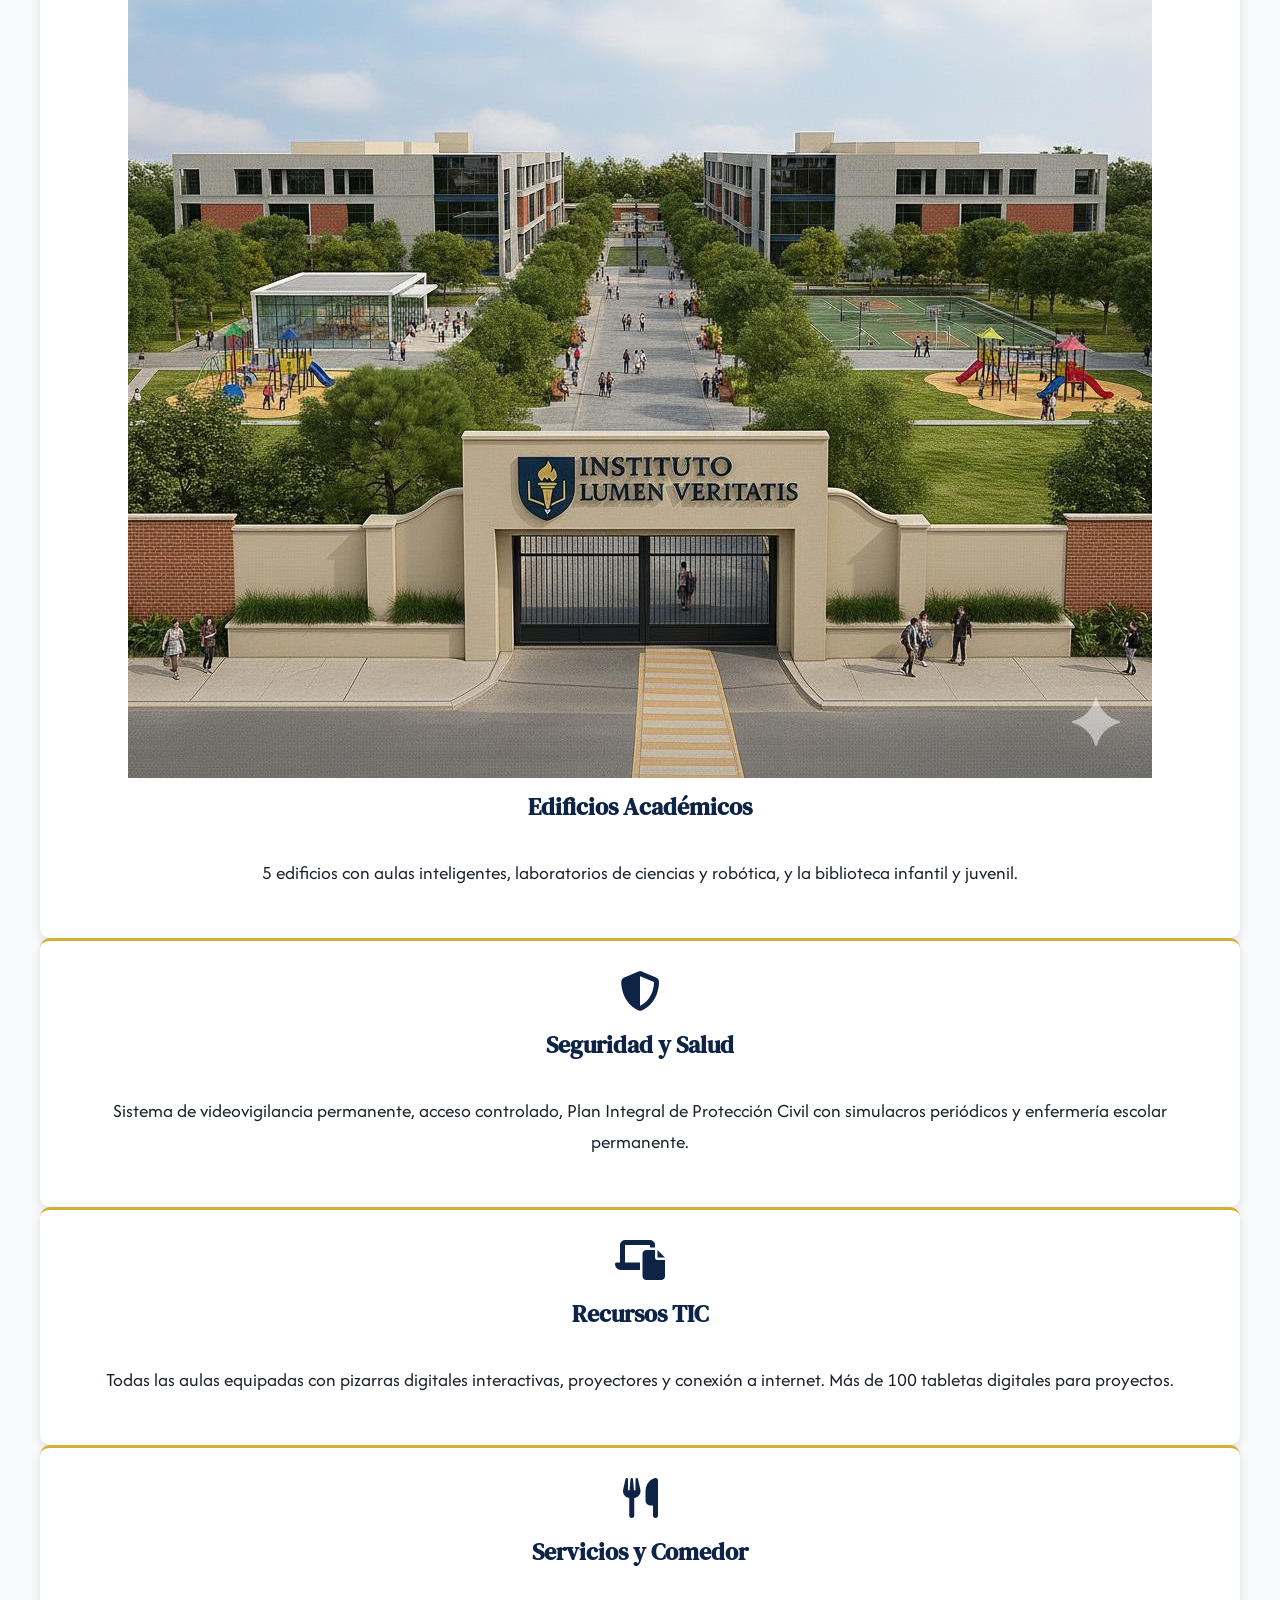
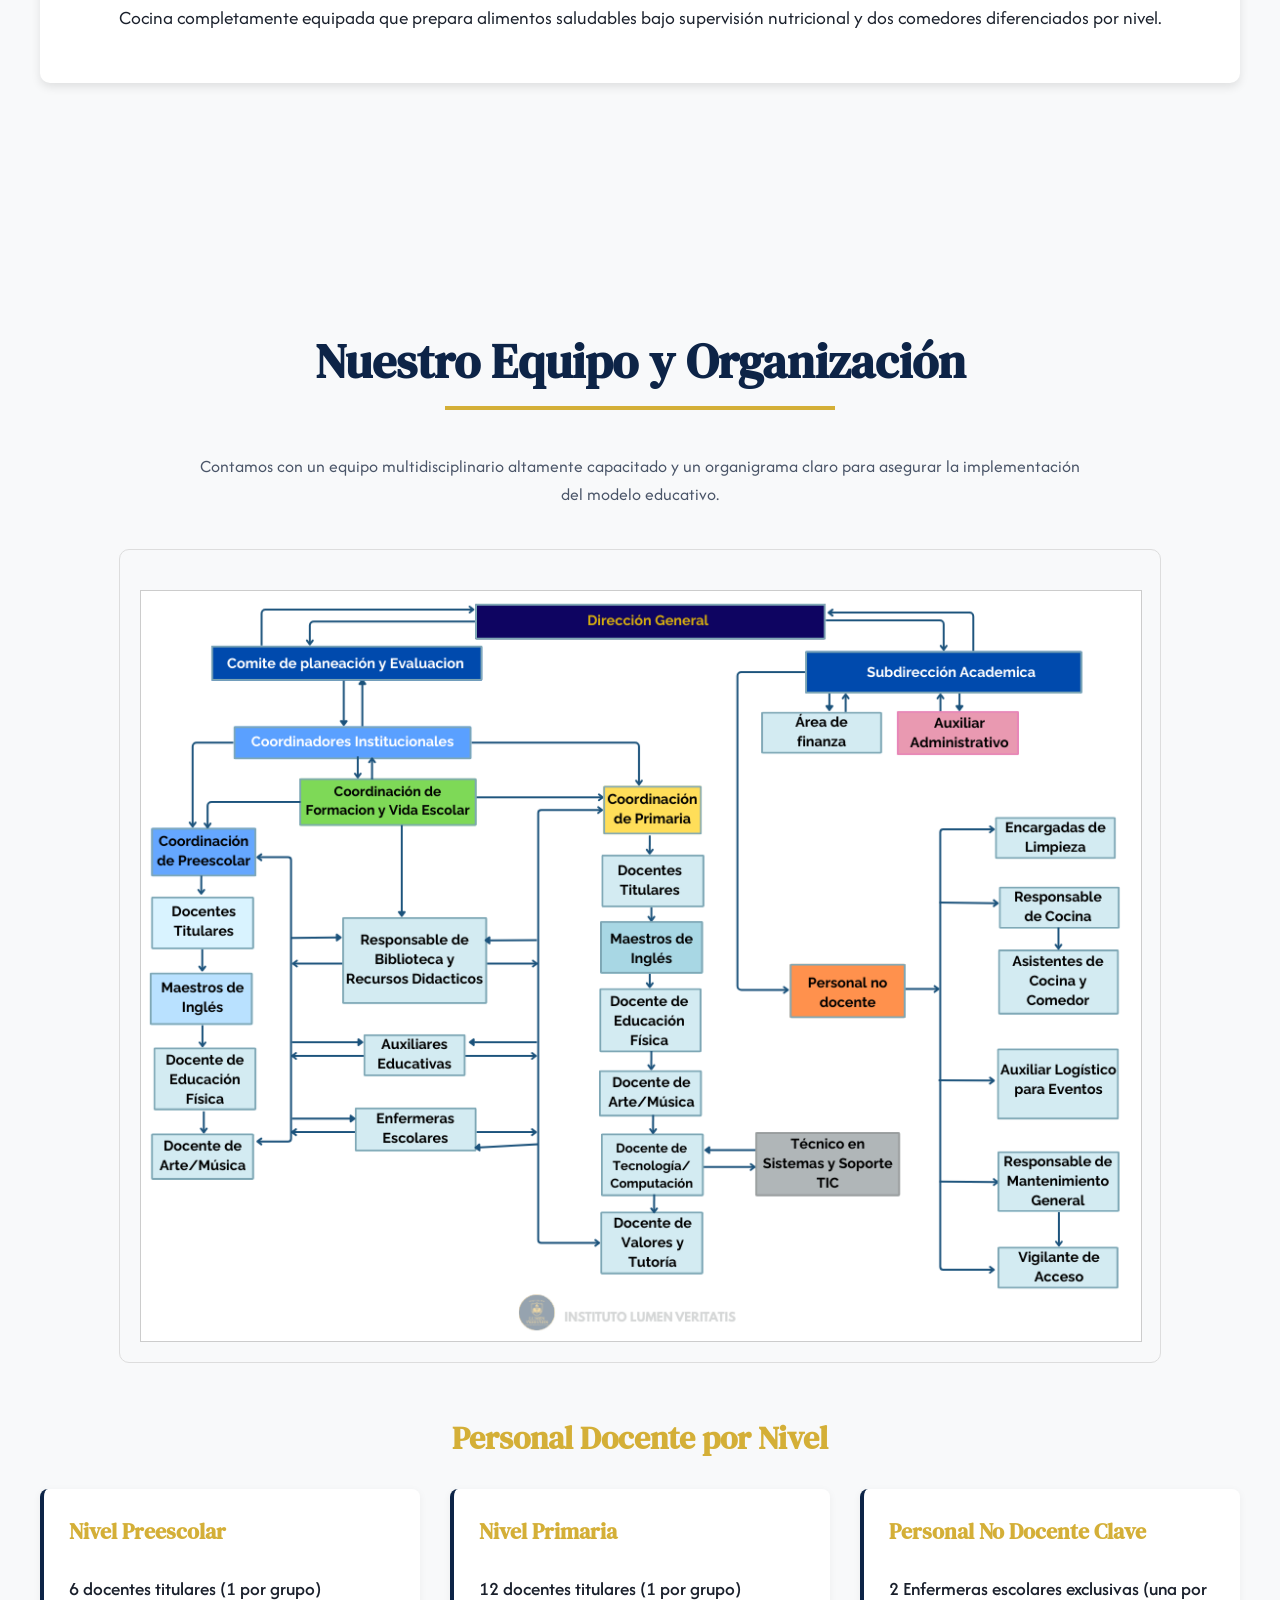
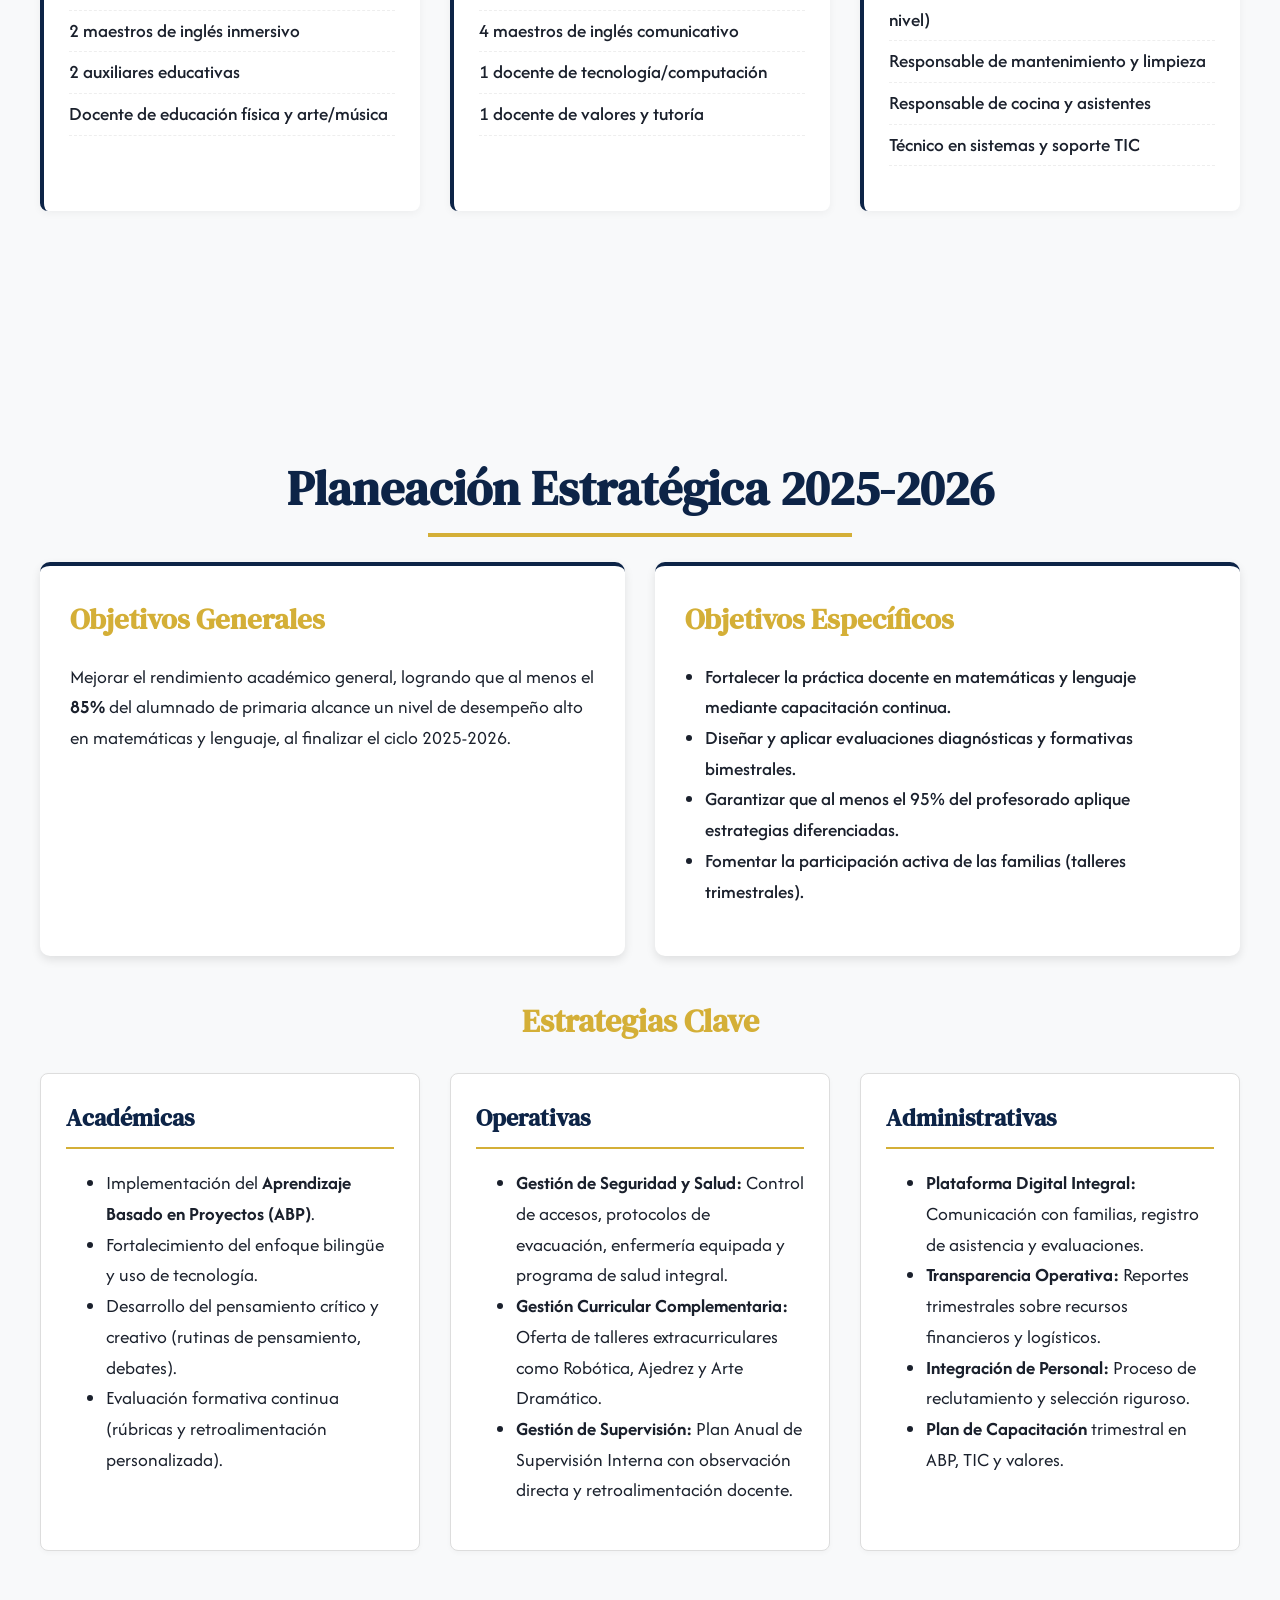
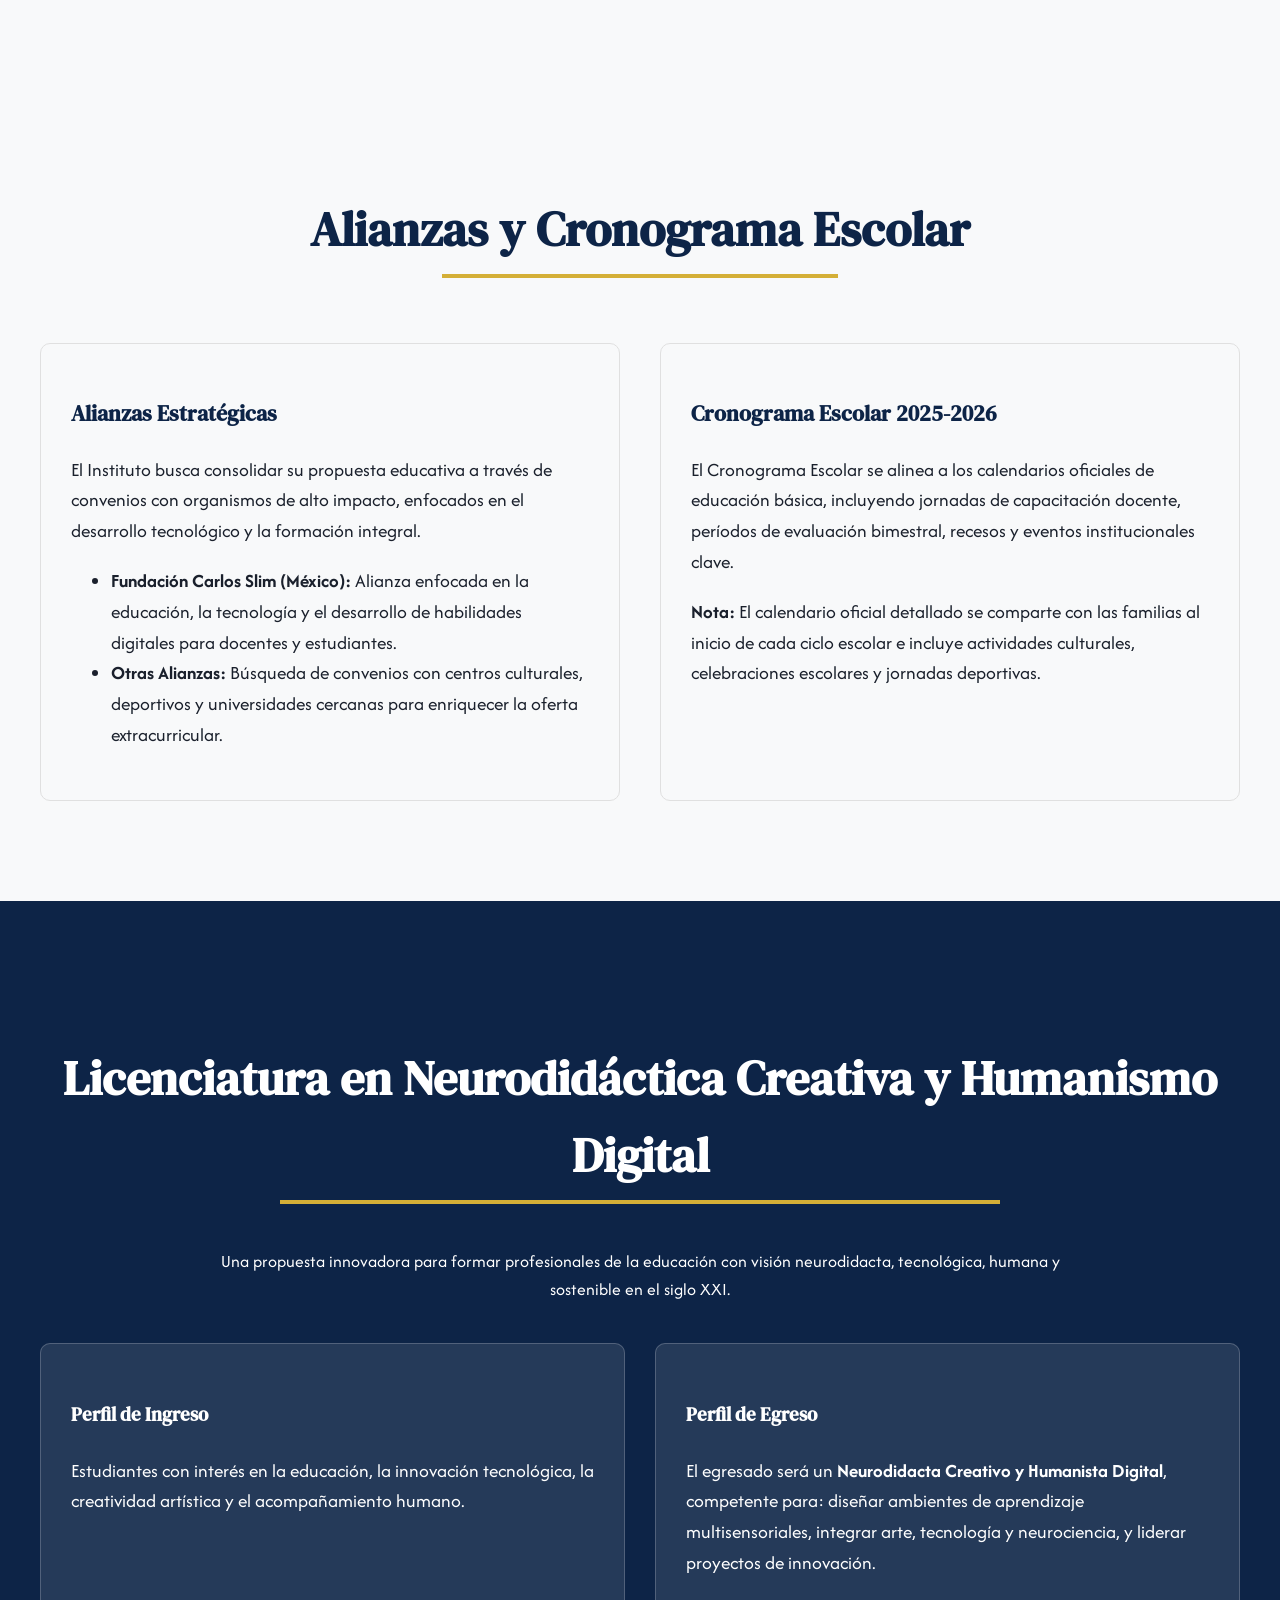
==== commit 7bc7b6e4: "Update index.html" ====
--- a/index.html
+++ b/index.html
@@ -210,15 +210,10 @@
                 <p class="section-description">El Instituto Lumen Veritatis cuenta con una dimensión total cercana a los 10,000 m², distribuidos en 5 edificios principales y 3 grandes espacios abiertos.</p>
 
 	                <div class="infra-item">
-						<div class="col-lg-4 col-md-6 mb-4" id="fachada">
-	                    <div class="card h-100 shadow-lg border-0">
-	                        <img src="school-school.png" class="card-img-top img-fluid cursor-pointer" alt="Edificio Académico" data-bs-toggle="modal" data-bs-target="#imagenModal" data-image-url="school-school.png">
-	                        <div class="card-body text-center">
-	                            <h4 class="card-title playfair-font text-primary fw-bold">Edificios Académicos</h4>
-	                            <p class="card-text text-secondary text-center">5 edificios con aulas inteligentes, laboratorios de ciencias y robótica, y la biblioteca infantil y juvenil.</p>
-	                        </div>
-	                    </div>
-	                </div>
+                        <img src="school-school.png" class="card-img-top cursor-pointer" alt="Edificio Académico">
+                        <h4>Edificios Académicos</h4>
+                        <p>5 edificios con aulas inteligentes, laboratorios de ciencias y robótica, y la biblioteca infantil y juvenil.</p>
+                    </div>
                     <div class="infra-item">
                         <i class="fas fa-shield-halved"></i>
                         <h4>Seguridad y Salud</h4>
@@ -413,7 +408,7 @@
 
 		<div class="contact-form-container">
                         <h3>Solicita Información</h3>
-                        <form id="contactForm">
+                        <form id="contactForm" action="#" method="POST">
                             <label for="name">Nombre completo</label>
                             <input type="text" id="name" name="name" required>
                             <label for="email">Correo Electrónico</label>
@@ -469,3 +464,4 @@
 
 
 
+
--- a/styles.css
+++ b/styles.css
@@ -677,295 +677,86 @@
     font-family: var(--fuente-cuerpo);
 }
 
-/* --- Responsividad para el contacto --- */
-
-/* Ahora los apilaremos solo en pantallas más pequeñas (móviles) */
+/* NUEVO: Indicador de que la imagen es clickeable */
+.cursor-pointer {
+    cursor: pointer;
+}
+.cursor-pointer:hover {
+    opacity: 0.9;
+    box-shadow: 0 0 10px rgba(0, 51, 102, 0.5);
+}
+
+/* ============================================== */
+/* Ajustes de Responsividad (Móvil)      */
+/* ============================================== */
+
 @media (max-width: 768px) {
-    /* Cuando la pantalla sea más pequeña de 768px, los elementos se apilan. */
-    .contact-grid {
-        grid-template-columns: 1fr; /* Una sola columna para móviles */
-        padding: 20px; /* Reducimos el padding en pantallas pequeñas */
-        margin: 20px auto;
-    }
-    /* Aseguramos que los elementos no tengan asignación de columna forzada */
-    .contact-info,
-    .contact-form-container {
-        grid-column: auto; 
-    }
-}
-
-.form-success {
-    color: green;
-    font-weight: 600;
-    margin-top: 10px;
-    opacity: 0;
-    transition: opacity 0.5s ease;
-}
-
-.form-success.visible {
-    opacity: 1;
-}
-
-.hidden {
-    display: none;
-}
-
-/* Footer */
-.footer {
-    background-color: var(--azul-institucional);
-    color: white;
-    padding: 40px 20px;
-    text-align: center;
-  
-}
-
-.footer-grid {
-    display: grid;
-    grid-template-columns: repeat(3, 1fr);
-    gap: 30px;
-    max-width: 1200px;
-    margin: 0 auto 20px;
-    text-align: left;
-}
-
-.footer-grid h4 {
-    font-size: 1.5rem;
-    color: var(--dorado-institucional);
-    margin-bottom: 15px;
+    /* Ajuste en el Banner Principal para Móviles */
+    .hero-section {
+        height: 80vh; 
+        background-attachment: scroll; 
+    }
+    .hero-section h1 {
+        font-size: 2rem; 
+    }
+    .hero-section p.lead {
+        font-size: 1rem !important; 
+    }
+
+    /* Ajuste de Espacios y Textos Generales */
+    h2.display-5, h3.playfair-font {
+        font-size: 1.8rem !important; 
+    }
+    .fs-5 {
+        font-size: 1rem !important;
+    }
+    .lead {
+        font-size: 1.1rem !important;
+    }
+
+    /* Ajuste de Cards */
+    .card-body {
+        padding: 1rem;
+    }
+
+    /* Secciones de Identidad y Contacto */
+    .badge-list .badge {
+        display: block; 
+        margin-bottom: 0.5rem;
+    }
     
-}
-
-.footer-grid p {
-    color: #a0a4b3;
-    font-size: 0.97rem;
-    font-family: "Afacad Flux", sans-serif;
-    font-weight: 400;
-    font-style: italic;
-
-}
-
-.footer-grid ul {
-    list-style: none;
-    padding: 0;
-             
-}
-
-.footer-grid a {
-    text-decoration: none;
-    color: #a0a4b3;
-    display: block;
-    margin-bottom: 8px;
-    transition: color 0.3s ease;
-    font-family: "Afacad Flux", sans-serif;
-}
-
-.footer-grid a:hover {
-    color: var(--dorado-institucional);
-}
-
-.footer-grid .fab {
-    font-size: 1.5rem;
-    margin-right: 15px;
-}
-
-.footer-grid .fab:hover {
-    color: white;
-}
-
-.footer > p {
-    margin-top: 20px;
-    font-size: 0.95rem;
-    color: #a0a4b3;
-    border-top: 1px solid rgba(255, 255, 255, 0.1);
-    padding-top: 15px;
-    
-}
-
-
-/* --- Estilos para Google Maps --- */
-
-.map-container {
-    margin-top: 30px;
-    padding-top: 20px;
-    border-top: 1px solid #ddd;
-}
-
-.map-container h3 {
-    font-size: 1.5rem;
-    color: var(--azul-institucional);
-    margin-bottom: 15px;
-}
-
-.map-container iframe {
-    /* Asegura que el mapa ocupe todo el ancho del contenedor */
-    width: 100%;
-    /* Altura fija para dispositivos de escritorio */
-    height: 350px; 
-    border-radius: 8px;
-    box-shadow: 0 4px 10px rgba(0, 0, 0, 0.1);
-}
-
-/* Ajuste de responsividad para que el mapa se vea bien en pantallas pequeñas */
-@media (max-width: 600px) {
-    .map-container iframe {
-        /* Reduce la altura en móviles para que no ocupe demasiado espacio */
-        height: 250px; 
-    }
-}
-
-
-/* --- Sección Uniformes --- */
-
-.uniformes-grid {
-    display: grid;
-    grid-template-columns: repeat(auto-fit, minmax(300px, 1fr));
-    gap: 30px;
-    margin-top: 40px;
-    text-align: center;
-}
-
-.uniforme-card {
-    background-color: white;
-    padding: 25px;
-    border-radius: 10px;
-    box-shadow: 0 4px 12px rgba(0, 0, 0, 0.1);
-    border-top: 5px solid var(--azul-institucional);
-    transition: transform 0.3s ease;
-}
-
-.uniforme-card:hover {
-    transform: translateY(-5px);
-}
-
-.uniforme-card img {
-    width: 100%;
-    height: 250px; /* Altura para las imágenes */
-    object-fit: cover; /* Asegura que la imagen cubra el área sin deformarse */
-    border-radius: 8px;
-    margin-bottom: 20px;
-    border: 1px solid #ddd;
-}
-
-.uniforme-card h4 {
-    font-size: 1.6rem;
-    color: var(--dorado-institucional);
-    margin-top: 0;
-    margin-bottom: 10px;
-}
-
-.uniforme-card p {
-    font-size: 1rem;
-    color: #4a5568;
-}
-
-/* Responsividad (ajustes ya incluidos en el media query principal) */
-/* En dispositivos pequeños, el grid ya cambia automáticamente a una columna. */
-
-/* --- Responsividad --- */
-@media (max-width: 992px) {
-    .section {
-        padding: 60px 20px;
-    }
-    .section-title {
-        font-size: 2.5rem;
-    }
-    .hero-content h1 {
-        font-size: 3.5rem;
-    }
-    .hero-content p {
-        font-size: 1.2rem;
-    }
-
-    /* Columnas a 1 o 2 */
-    .esencia-grid,
-    .perfiles-grid,
-    .materias-grid,
-    .infra-grid,
-    .equipo-grid,
-    .estrategias-grid,
-    .objetivos-grid,
-    .cronograma-alianzas-grid,
-    .contact-grid,
-    .carrera-info-grid,
-    .carrera-asignaturas ul {
-        grid-template-columns: 1fr;
-        gap: 25px;
-    }
-
-    .esencia-card {
-        width: 100%;
-        min-width: unset;
-    }
-    
-    .niveles-grid {
-        flex-direction: column;
-        align-items: center;
-        gap: 25px;
-    }
-    
-    .nivel-card {
-        width: 100%;
-        max-width: 450px;
-    }
-
-    .footer-grid {
-        grid-template-columns: 1fr;
-        text-align: center;
-        font-family:"DM Serif Text", serif;
-    }
-    
-    .footer-grid div {
-        margin-bottom: 20px;
-    }
-    .footer-grid a {
-        display: inline-block;
-        margin: 0 10px;
-    }
+    /* Para móviles, el mapa se apila sobre el formulario */
+    .embed-responsive {
+        margin-bottom: 1.5rem;
+    }
+
+}
+
+/* ============================================== */
+/* REGLAS PARA EL LOGO DEL HEADER (hero section)  */
+/* ============================================== */
+
+.logo-grande {
+    /* Un tamaño grande por defecto (Desktop) */
+    max-width: 250px; 
+    height: auto;
 }
 
 @media (max-width: 768px) {
-    /* Navegación móvil */
-    .nav-links {
-        display: none;
-        flex-direction: column;
-        width: 100%;
-        position: absolute;
-        top: 100%;
-        left: 0;
-        background-color: var(--azul-institucional);
-        box-shadow: 0 4px 6px rgba(0, 0, 0, 0.2);
-    }
-
-    .nav-links.active {
-        display: flex;
-        padding-bottom: 10px;
-    }
-
-    .nav-link {
-        padding: 10px 20px;
-        text-align: left;
-        border-bottom: 1px solid rgba(255, 255, 255, 0.1);
-    }
-    
-    .mobile-menu-button {
-        display: block;
-    }
-
-    .hero-content h1 {
-        font-size: 2.5rem;
-    }
-    
-    .hero-content p {
-        font-size: 1rem;
-    }
-
-}
-
-
-
-
-
-
-
-
-
+    .logo-grande {
+        /* Un poco más pequeño en móviles, pero aún prominente */
+        max-width: 180px; 
+    }
+}
+
+}
+
+
+
+
+
+
+
+
+
+
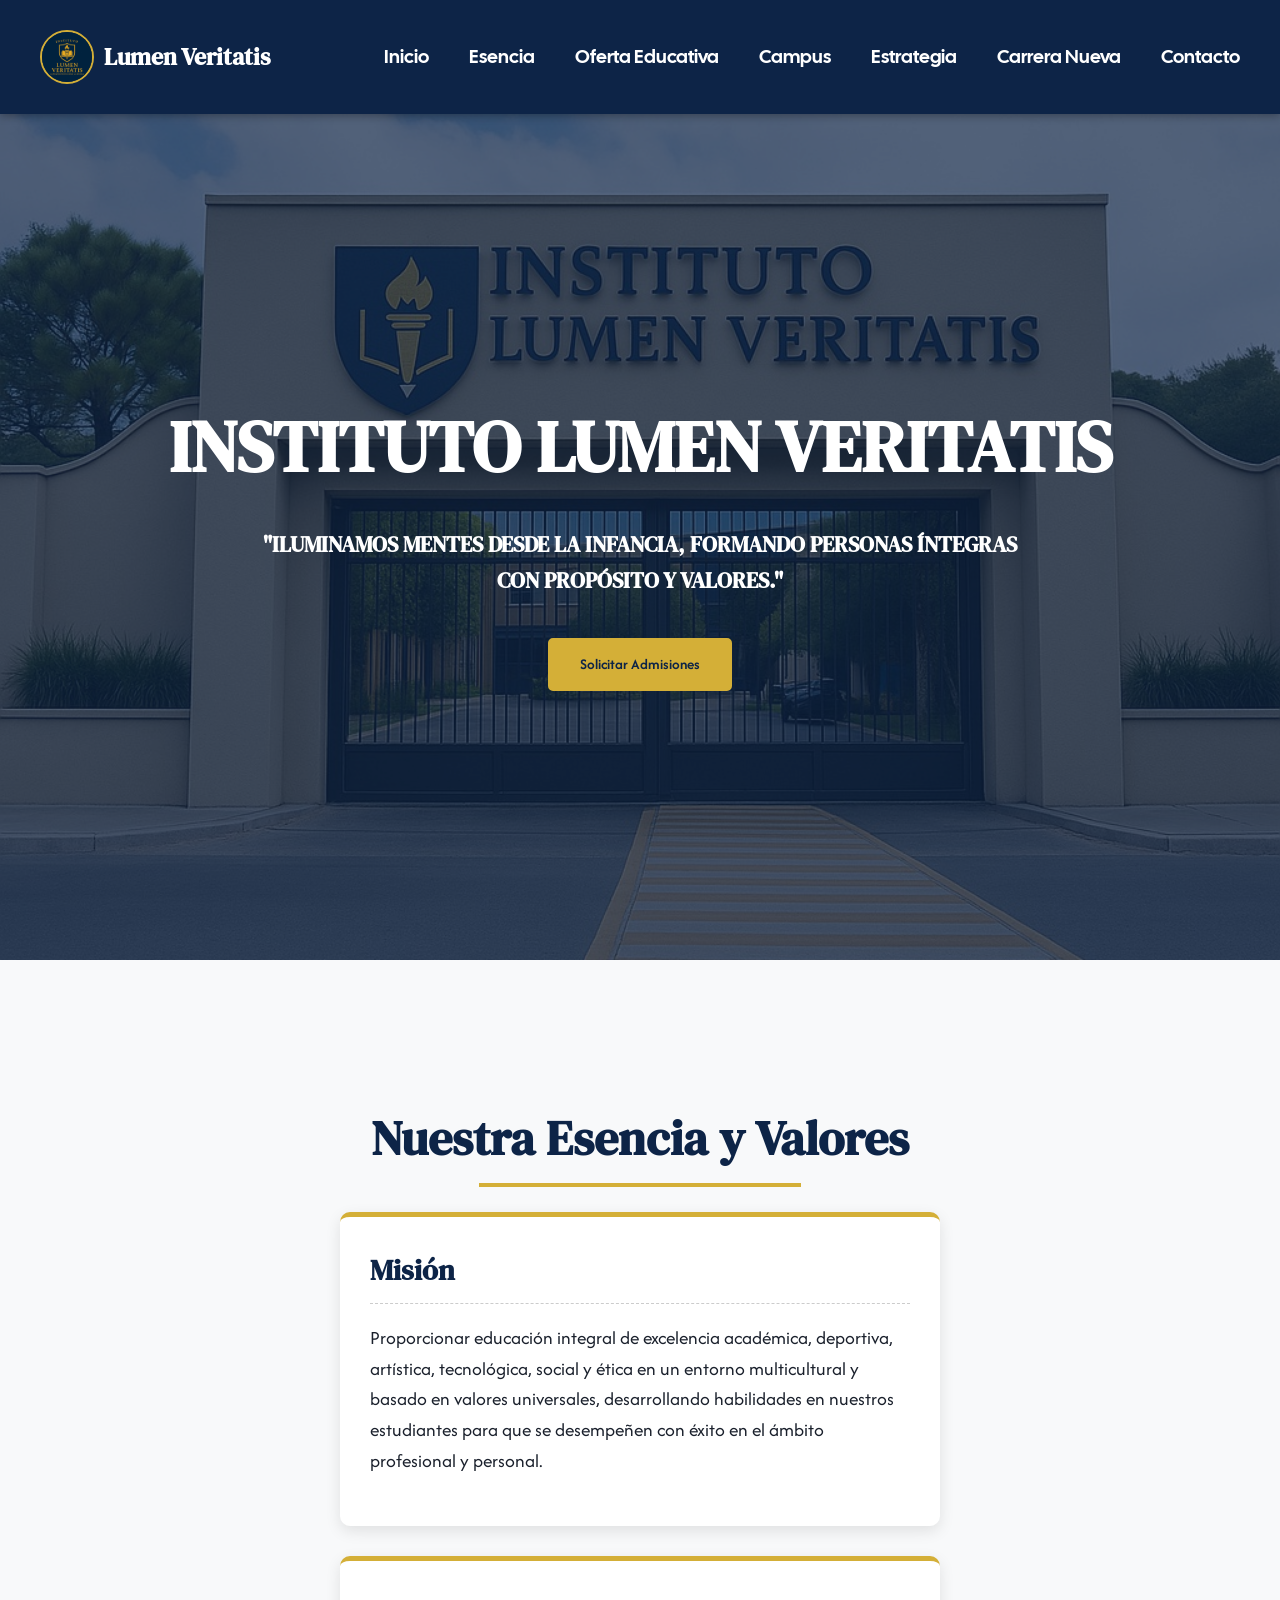
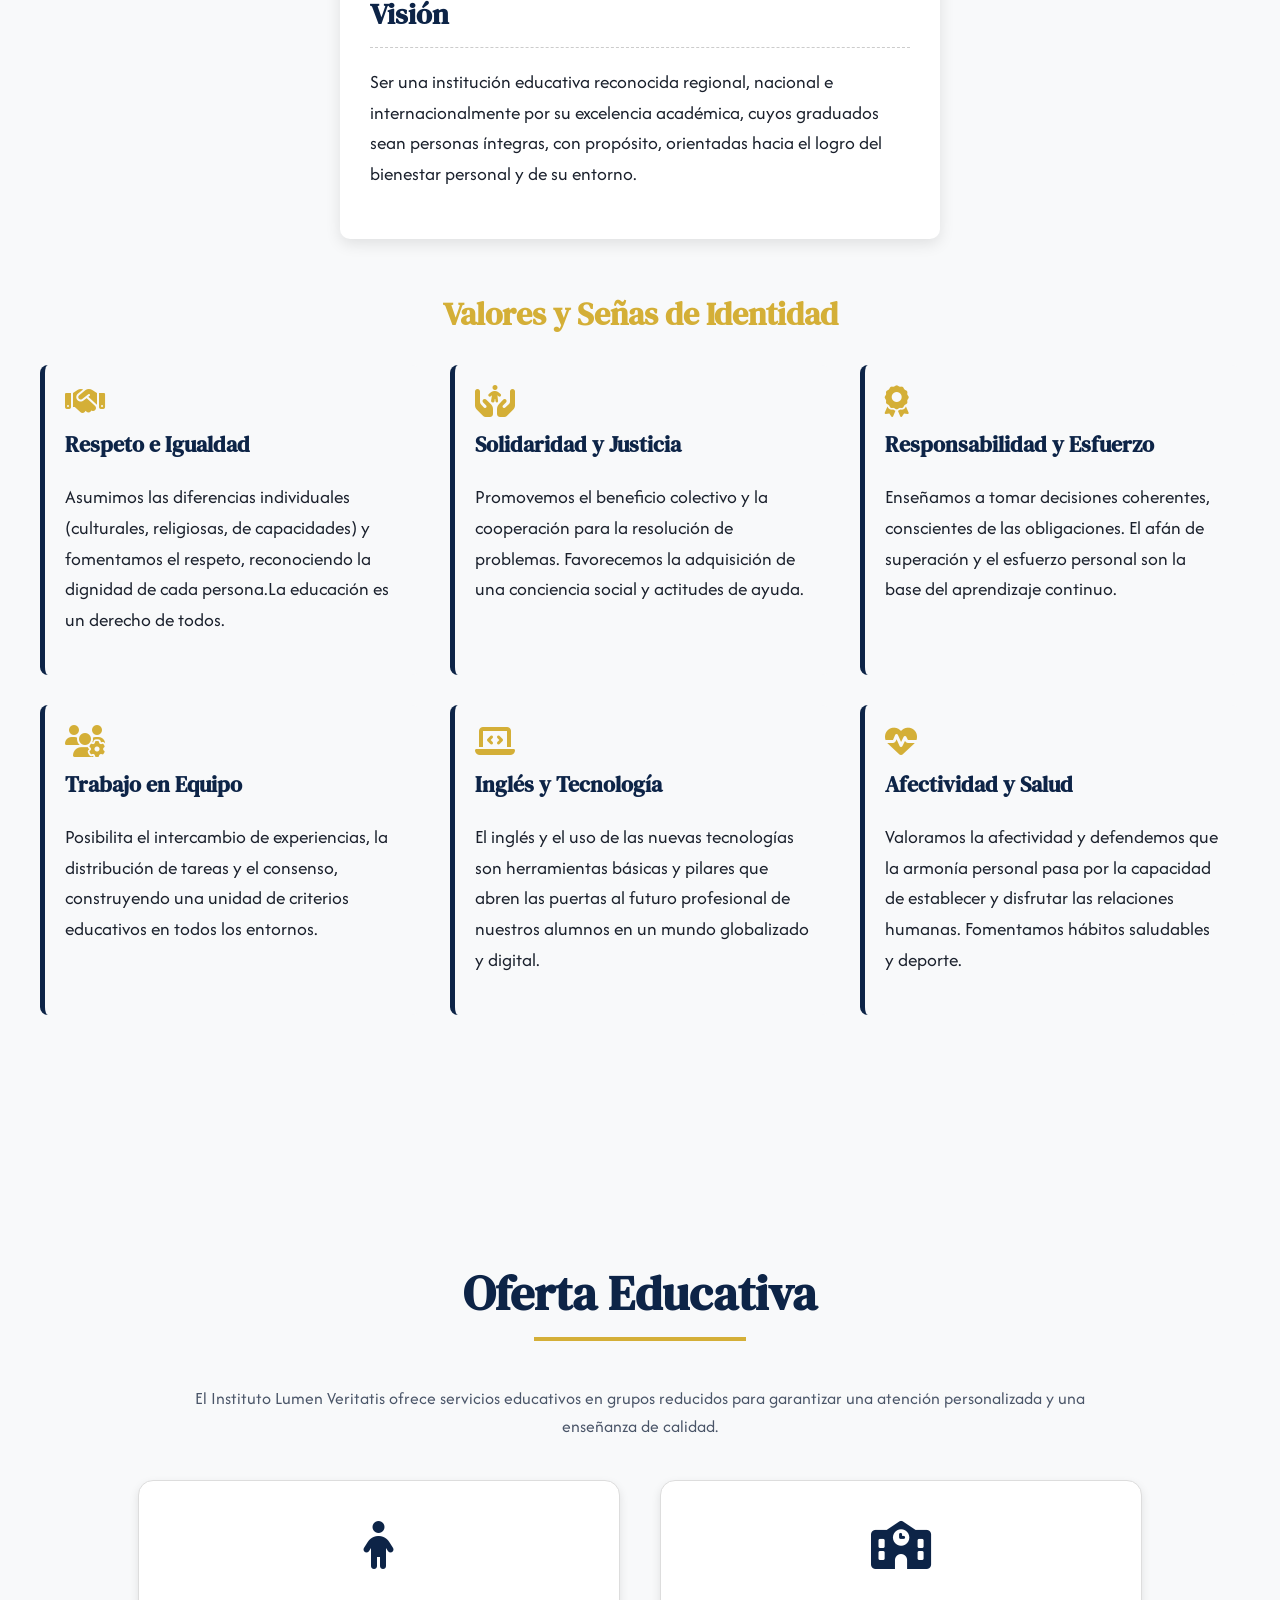
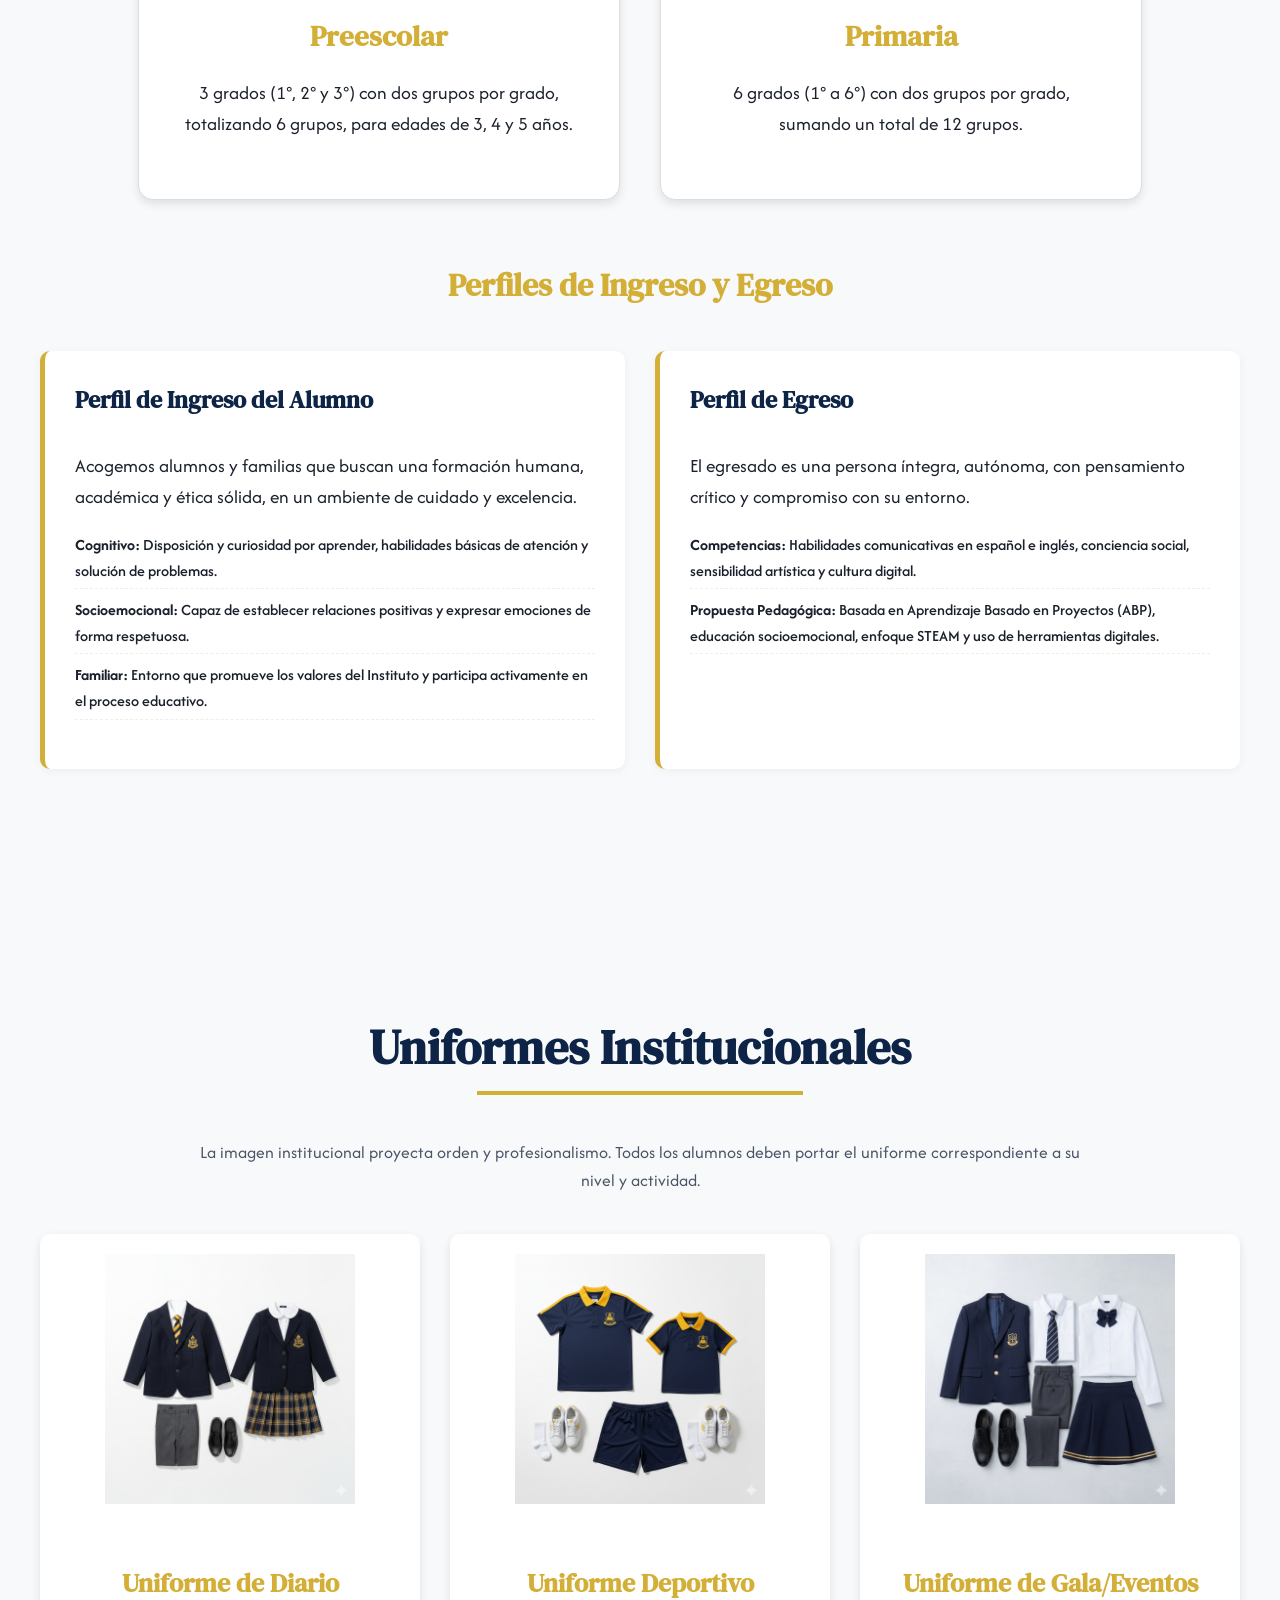
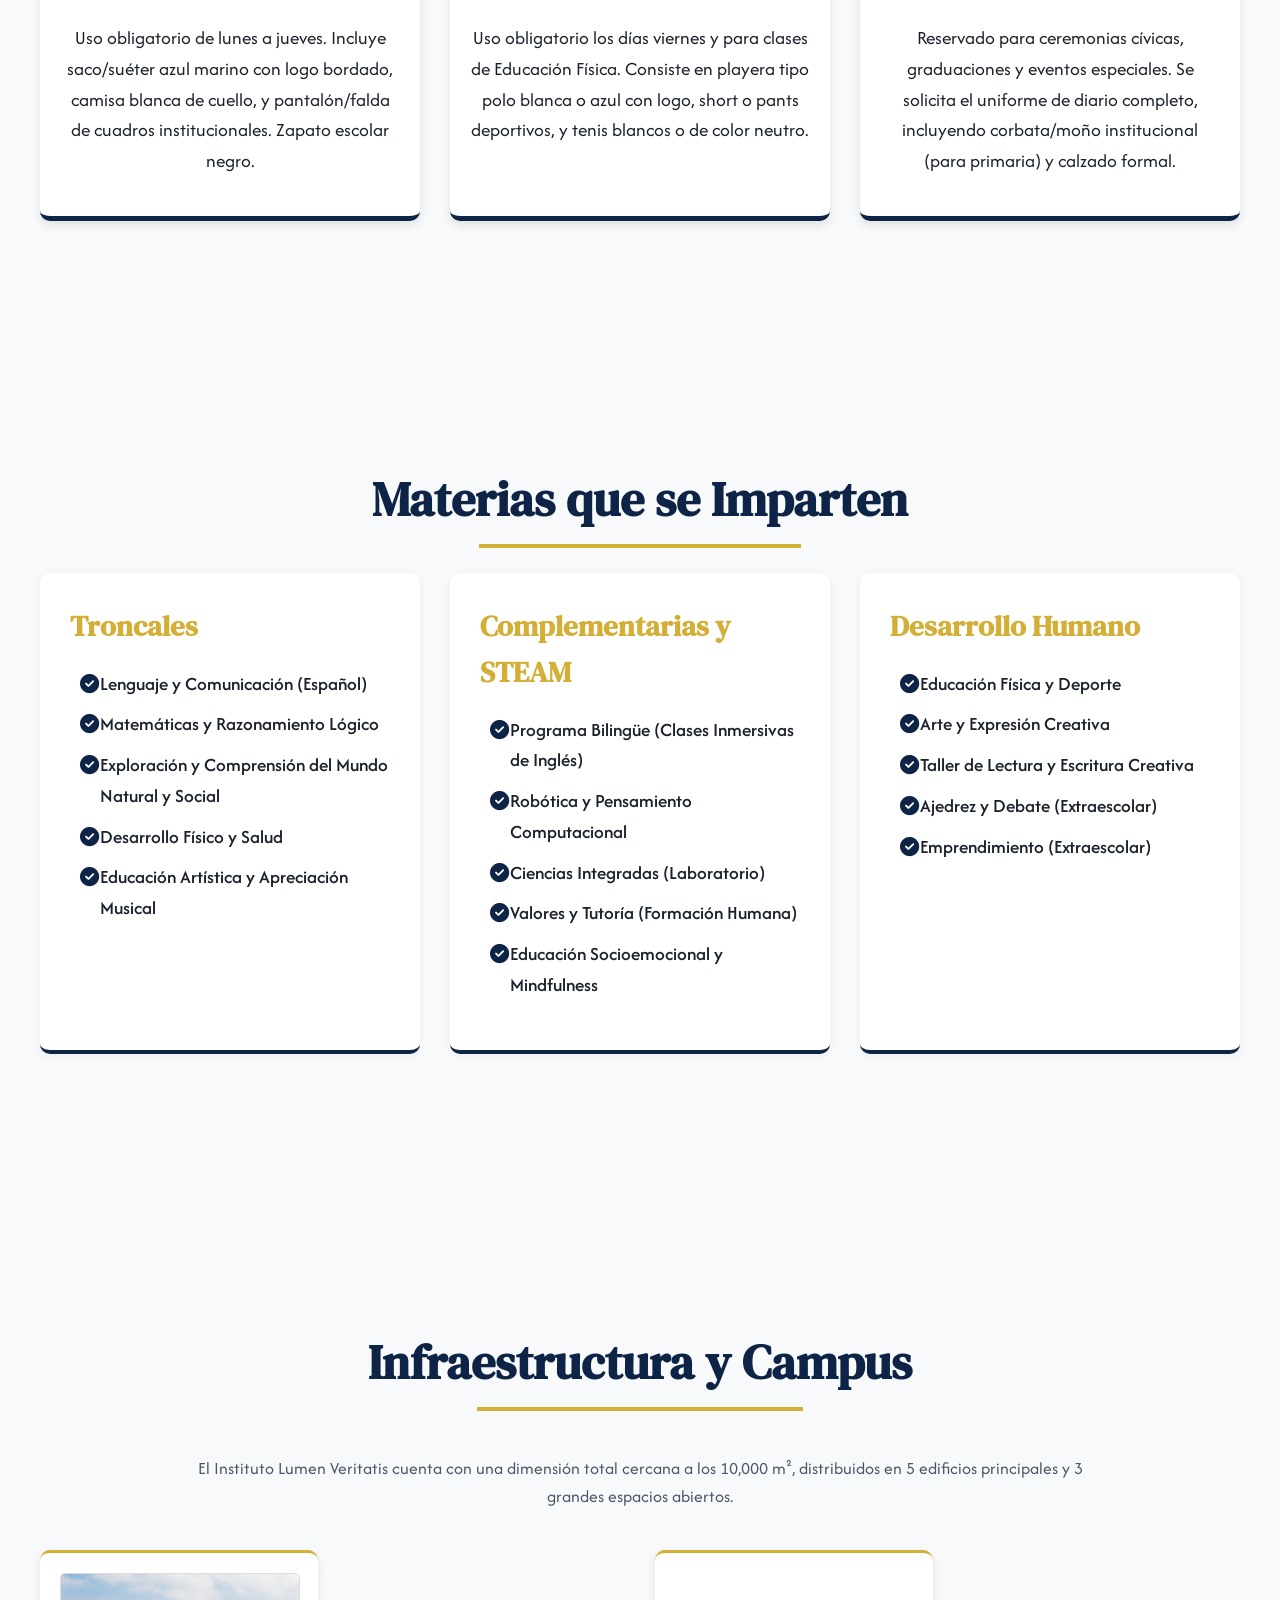
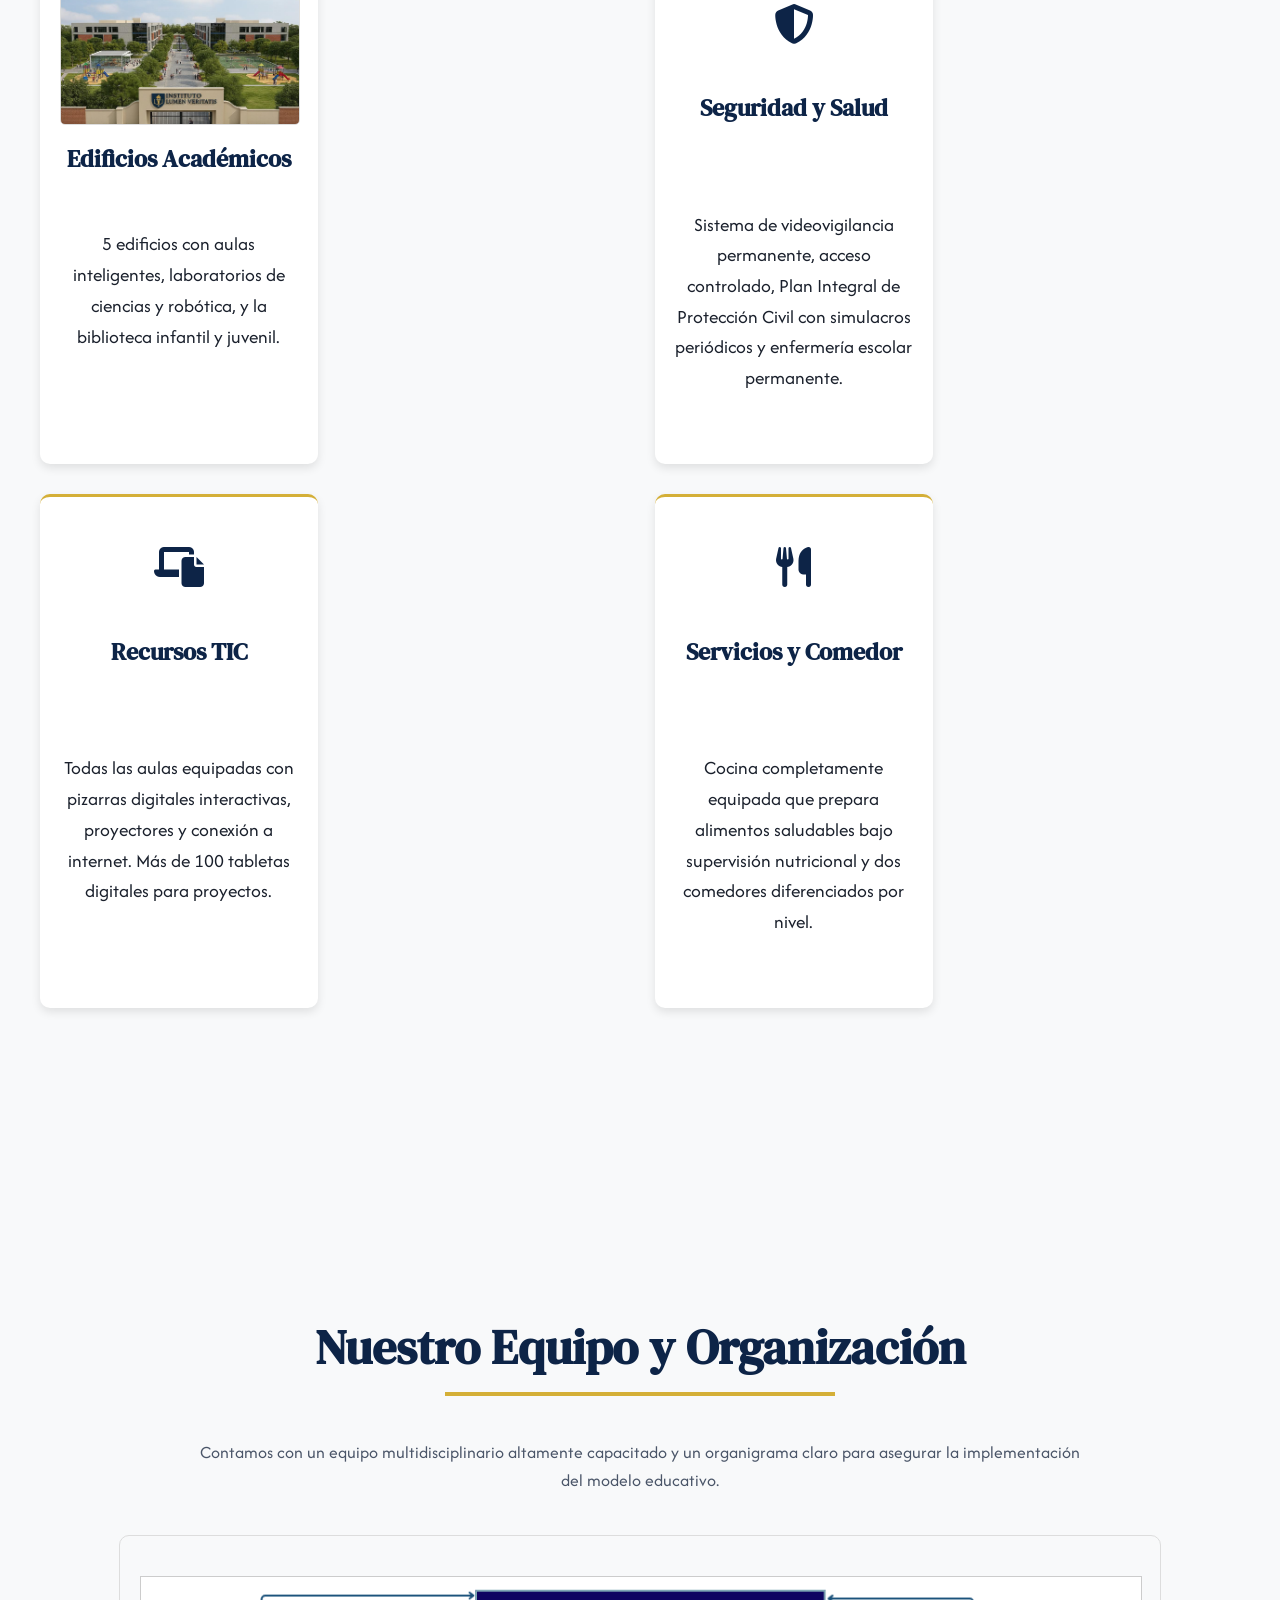
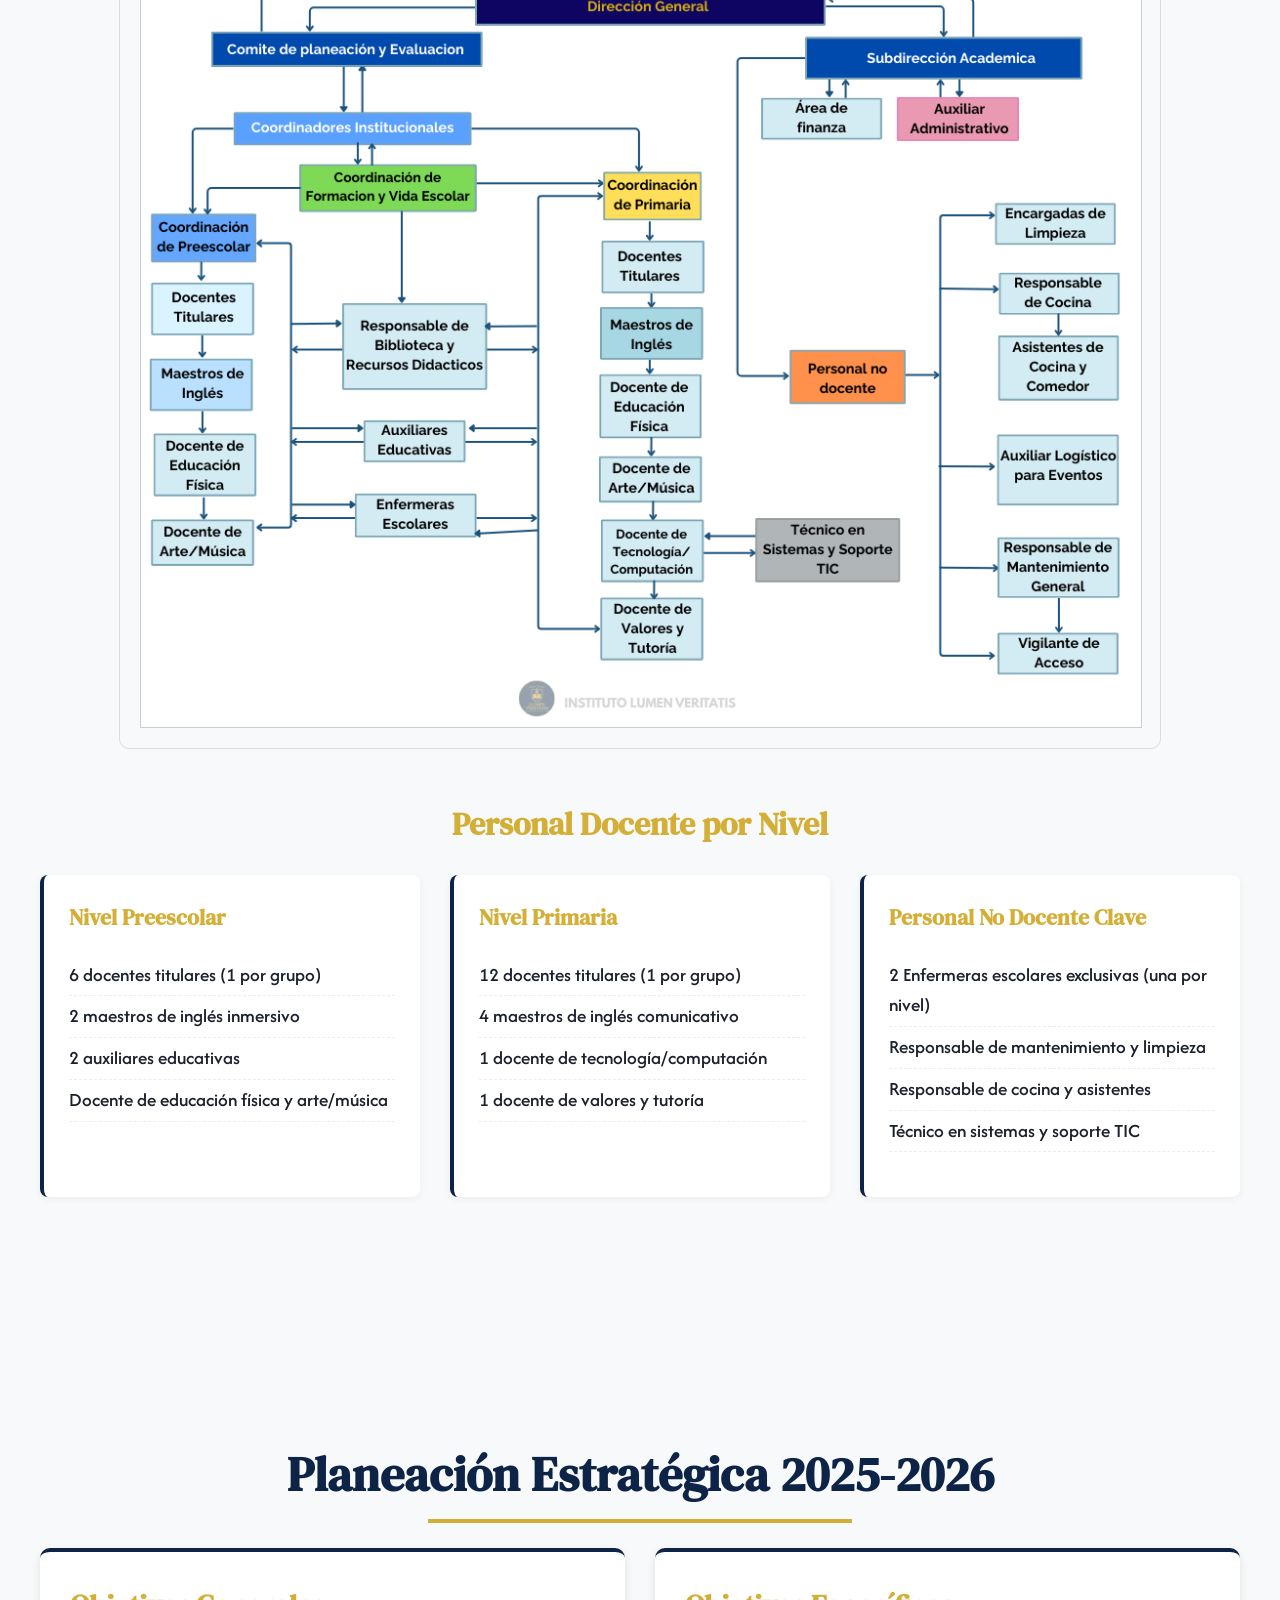
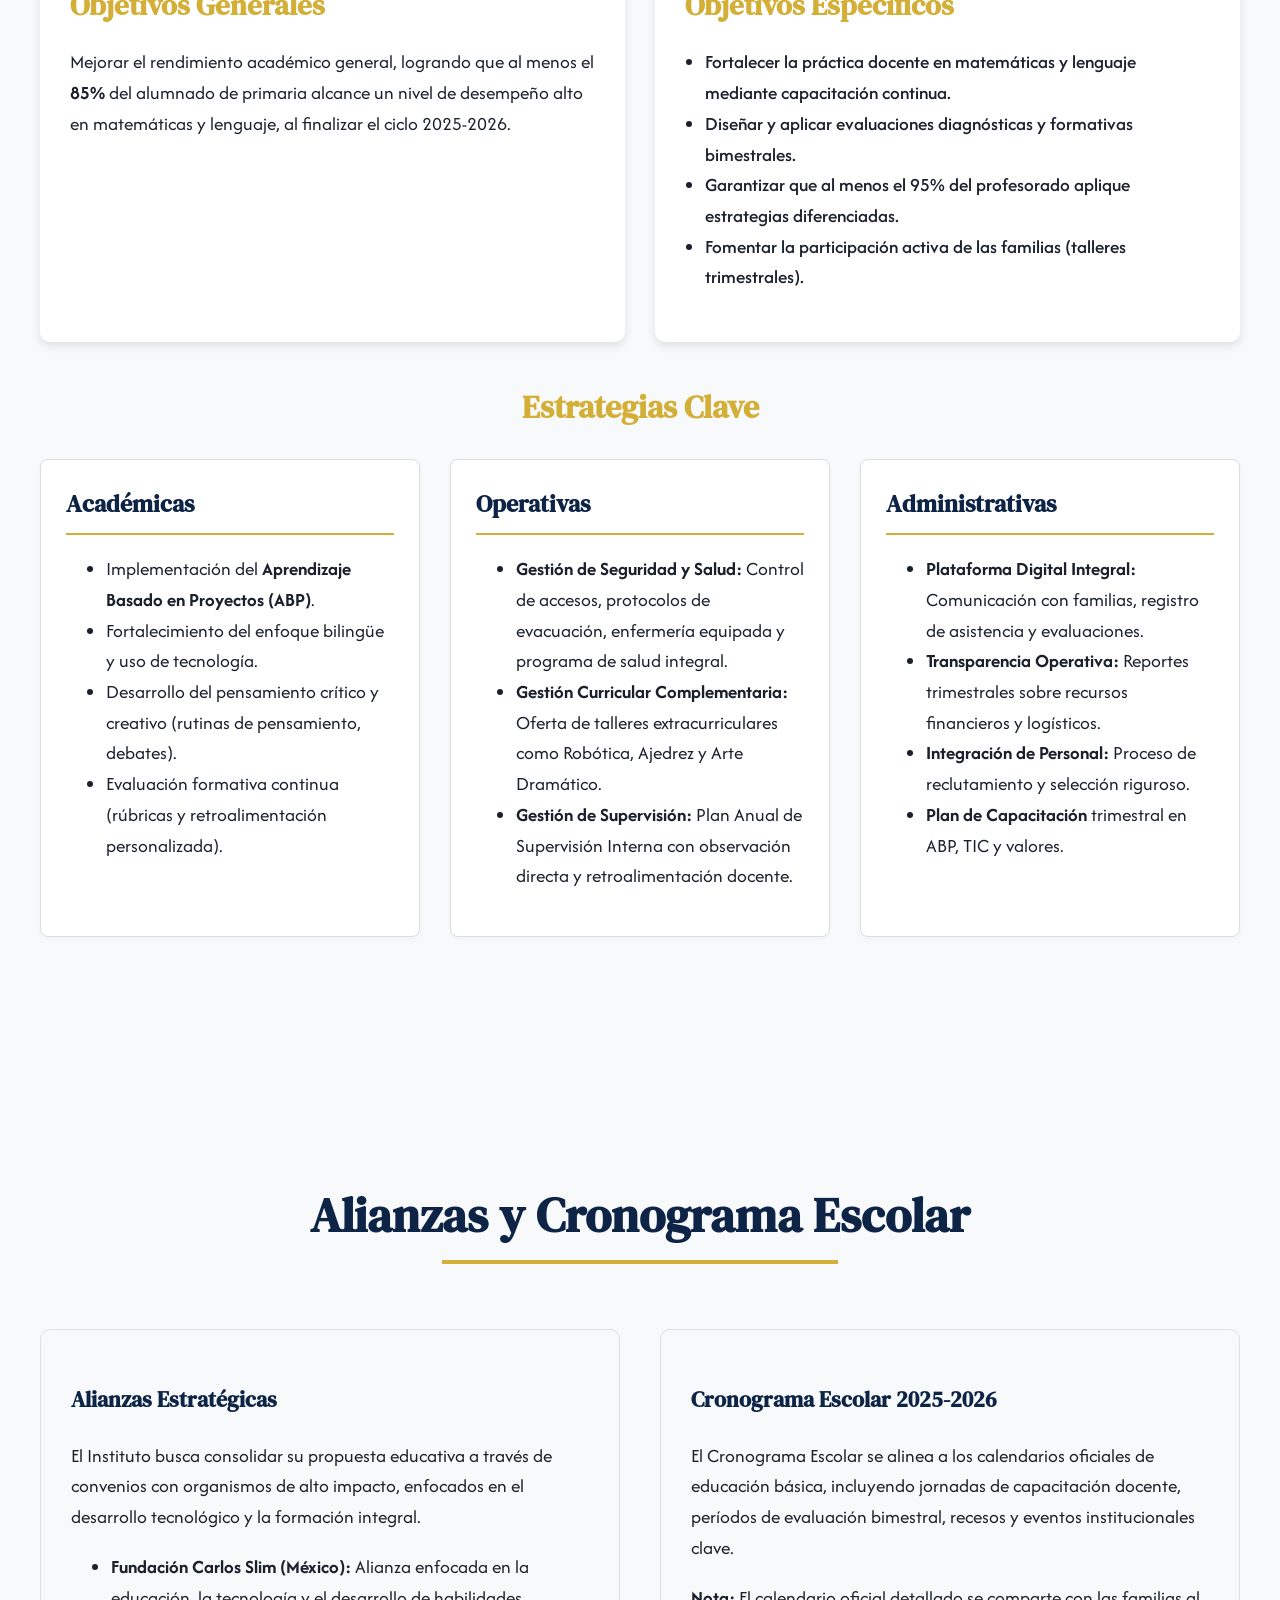
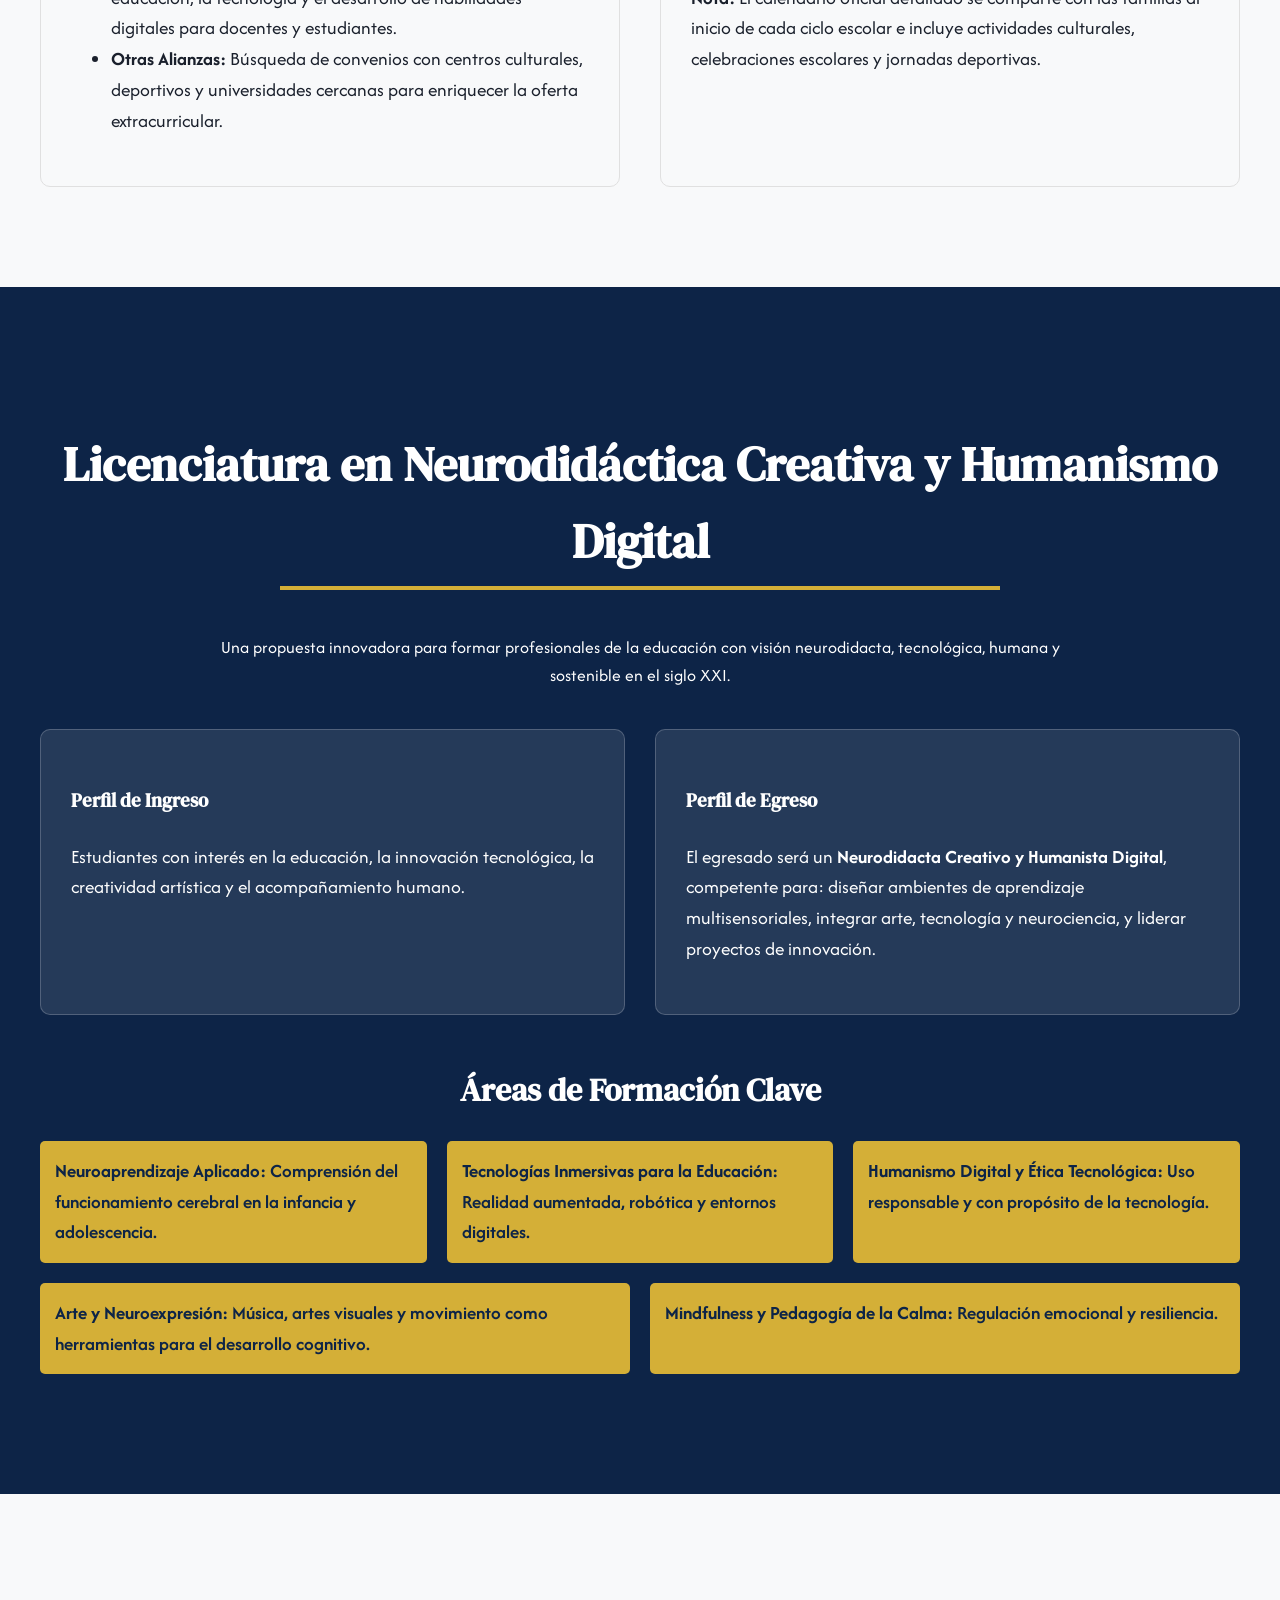
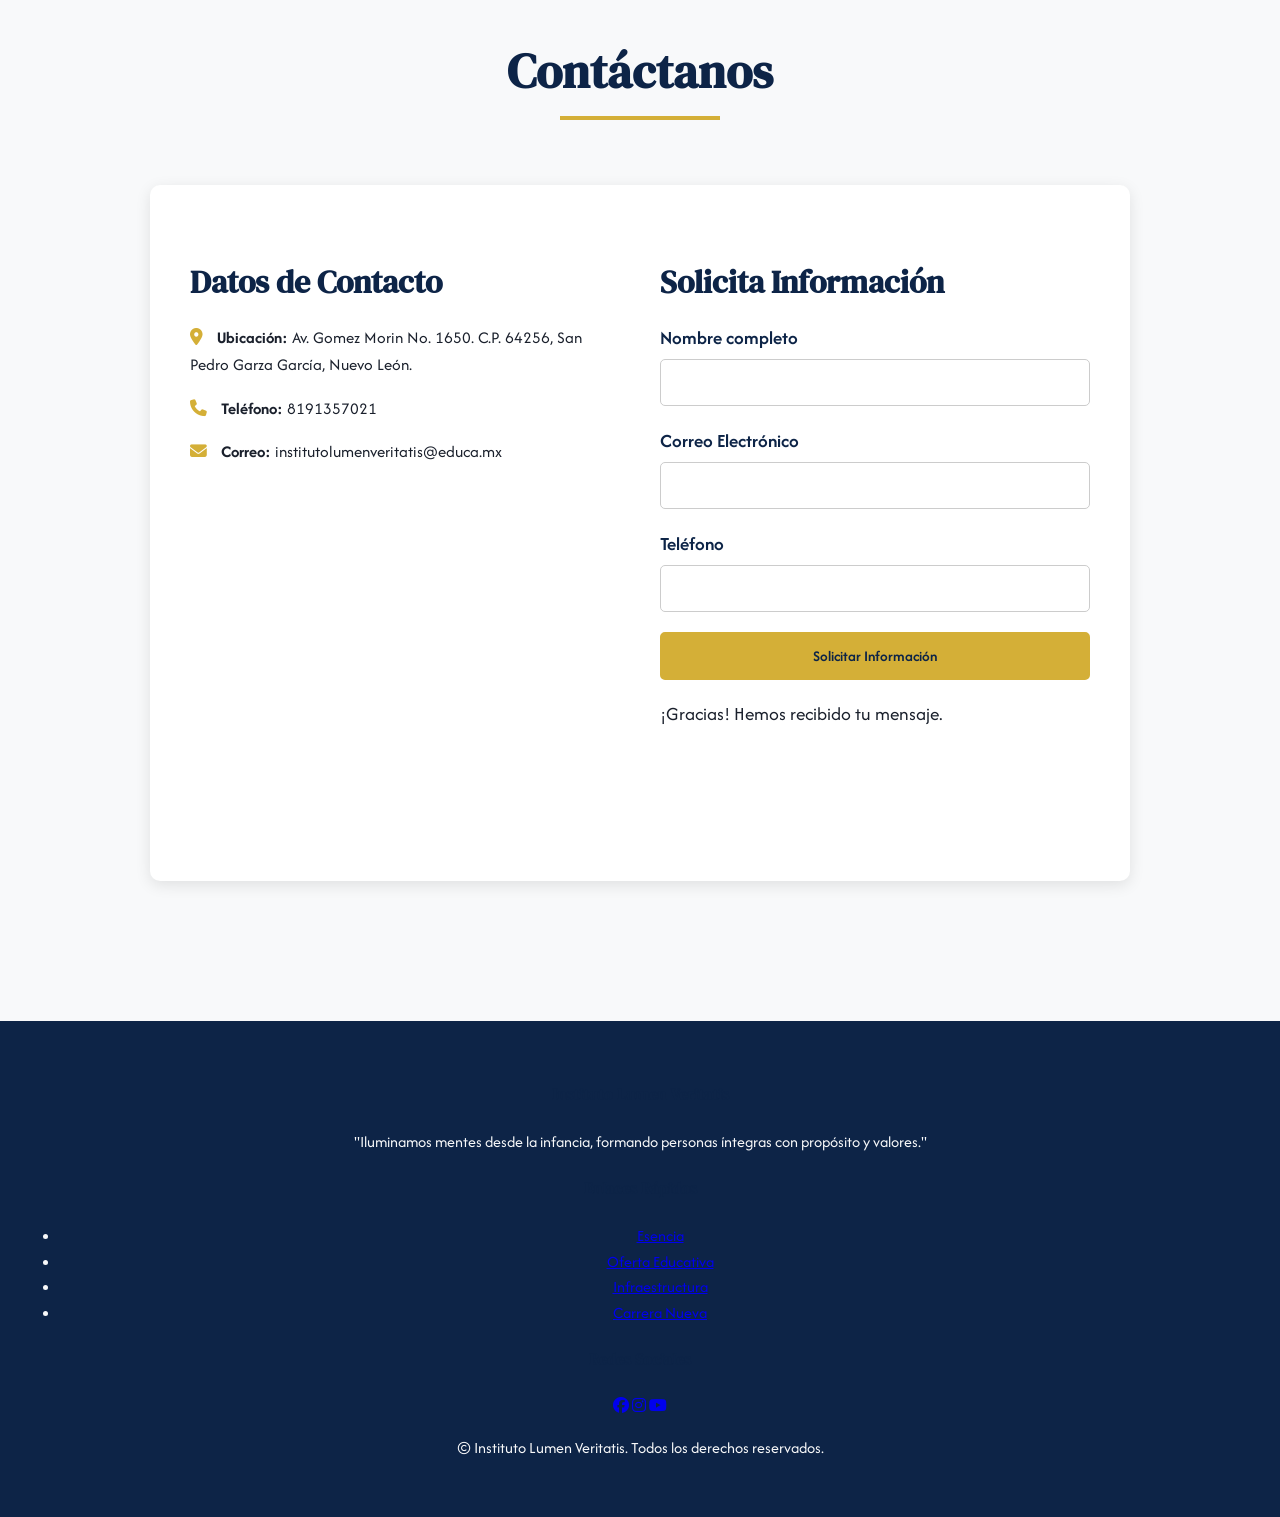
==== commit d5a93fe8: "Update index.html" ====
--- a/index.html
+++ b/index.html
@@ -14,9 +14,10 @@
 <body>
     <header class="header" id="header">
         <div class="navbar container">
-            <a href="#inicio" class="logo">
-                <img src="logo-institucional.png" alt="Logotipo Instituto Lumen Veritatis">
-                <span>Lumen Veritatis</span>
+            <a href="#inicio" class="logo" 
+	            onclick="openModal('logo-institucional.png', 'Logotipo Instituto Lumen Veritatis - Versión Completa')">
+	            <img src="logo-institucional.png" alt="Logotipo Instituto Lumen Veritatis">
+	            <span>Lumen Veritatis</span>
             </a>
             <button class="mobile-menu-button" id="mobile-menu-button">
                 <i class="fas fa-bars"></i>
@@ -138,33 +139,33 @@
         </section>
 
 
-<section class="section" id="uniformes">
-    <div class="container">
-        <h2 class="section-title">Uniformes Institucionales</h2>
-        <p class="section-description">La imagen institucional proyecta orden y profesionalismo. Todos los alumnos deben portar el uniforme correspondiente a su nivel y actividad.</p>
-
-        <div class="uniformes-grid">
-            
-            <div class="uniforme-card">
-                <img src="uniforme-diario.png" alt="Uniforme de Diario">
-                <h4>Uniforme de Diario</h4>
-                <p>Uso obligatorio de lunes a jueves. Incluye saco/suéter azul marino con logo bordado, camisa blanca de cuello, y pantalón/falda de cuadros institucionales. Zapato escolar negro.</p>
-            </div>
-            
-            <div class="uniforme-card">
-                <img src="uniforme-deportivo.png" alt="Uniforme Deportivo">
-                <h4>Uniforme Deportivo</h4>
-                <p>Uso obligatorio los días viernes y para clases de Educación Física. Consiste en playera tipo polo blanca o azul con logo, short o pants deportivos, y tenis blancos o de color neutro.</p>
-            </div>
-            
-            <div class="uniforme-card">
-                <img src="uniforme-gala.png" alt="Uniforme de Gala/Eventos">
-                <h4>Uniforme de Gala/Eventos</h4>
-                <p>Reservado para ceremonias cívicas, graduaciones y eventos especiales. Se solicita el uniforme de diario completo, incluyendo corbata/moño institucional (para primaria) y calzado formal.</p>
-            </div>
-        </div>
-    </div>
-</section>
+		<section class="section" id="uniformes">
+		    <div class="container">
+		        <h2 class="section-title">Uniformes Institucionales</h2>
+		        <p class="section-description">La imagen institucional proyecta orden y profesionalismo. Todos los alumnos deben portar el uniforme correspondiente a su nivel y actividad.</p>
+		
+		        <div class="uniformes-grid">
+		            
+		            <div class="uniforme-card">
+		                <img src="uniforme-diario.png" alt="Uniforme de Diario">
+		                <h4>Uniforme de Diario</h4>
+		                <p>Uso obligatorio de lunes a jueves. Incluye saco/suéter azul marino con logo bordado, camisa blanca de cuello, y pantalón/falda de cuadros institucionales. Zapato escolar negro.</p>
+		            </div>
+		            
+		            <div class="uniforme-card">
+		                <img src="uniforme-deportivo.png" alt="Uniforme Deportivo">
+		                <h4>Uniforme Deportivo</h4>
+		                <p>Uso obligatorio los días viernes y para clases de Educación Física. Consiste en playera tipo polo blanca o azul con logo, short o pants deportivos, y tenis blancos o de color neutro.</p>
+		            </div>
+		            
+		            <div class="uniforme-card">
+		                <img src="uniforme-gala.png" alt="Uniforme de Gala/Eventos">
+		                <h4>Uniforme de Gala/Eventos</h4>
+		                <p>Reservado para ceremonias cívicas, graduaciones y eventos especiales. Se solicita el uniforme de diario completo, incluyendo corbata/moño institucional (para primaria) y calzado formal.</p>
+		            </div>
+		        </div>
+		    </div>
+		</section>
 
         <section class="section" id="materias">
             <div class="container">
@@ -204,34 +205,37 @@
             </div>
         </section>
 
-        <section class="section bg-light" id="infraestructura">
-            <div class="container">
-                <h2 class="section-title">Infraestructura y Campus</h2>
-                <p class="section-description">El Instituto Lumen Veritatis cuenta con una dimensión total cercana a los 10,000 m², distribuidos en 5 edificios principales y 3 grandes espacios abiertos.</p>
-
-	                <div class="infra-item">
-                        <img src="school-school.png" class="card-img-top cursor-pointer" alt="Edificio Académico">
+       <section class="section bg-light" id="infraestructura">
+            <div class="container">
+                <h2 class="section-title">Infraestructura y Campus</h2>
+                <p class="section-description">El Instituto Lumen Veritatis cuenta con una dimensión total cercana a los 10,000 m², distribuidos en 5 edificios principales y 3 grandes espacios abiertos.</p>
+
+                <div class="infra-grid">
+                    <div class="infra-item" id="fachada">
+                        <img src="school-school.png" class="infra-img" alt="Edificio Académico" 
+                            onclick="openModal('school-school.png', 'Edificios Académicos del Instituto Lumen Veritatis')">
                         <h4>Edificios Académicos</h4>
                         <p>5 edificios con aulas inteligentes, laboratorios de ciencias y robótica, y la biblioteca infantil y juvenil.</p>
                     </div>
-                    <div class="infra-item">
-                        <i class="fas fa-shield-halved"></i>
-                        <h4>Seguridad y Salud</h4>
-                        <p>Sistema de videovigilancia permanente, acceso controlado, Plan Integral de Protección Civil con simulacros periódicos y enfermería escolar permanente.</p>
-                    </div>
-                    <div class="infra-item">
-                        <i class="fas fa-laptop-file"></i>
-                        <h4>Recursos TIC</h4>
-                        <p>Todas las aulas equipadas con pizarras digitales interactivas, proyectores y conexión a internet. Más de 100 tabletas digitales para proyectos.</p>
-                    </div>
-                    <div class="infra-item">
-                        <i class="fas fa-utensils"></i>
-                        <h4>Servicios y Comedor</h4>
-                        <p>Cocina completamente equipada que prepara alimentos saludables bajo supervisión nutricional y dos comedores diferenciados por nivel.</p>
-                    </div>
-                </div>
-            </div>
-        </section>
+
+                    <div class="infra-item">
+                        <i class="fas fa-shield-halved"></i>
+                        <h4>Seguridad y Salud</h4>
+                        <p>Sistema de videovigilancia permanente, acceso controlado, Plan Integral de Protección Civil con simulacros periódicos y enfermería escolar permanente.</p>
+                    </div>
+                    <div class="infra-item">
+                        <i class="fas fa-laptop-file"></i>
+                        <h4>Recursos TIC</h4>
+                        <p>Todas las aulas equipadas con pizarras digitales interactivas, proyectores y conexión a internet. Más de 100 tabletas digitales para proyectos.</p>
+                    </div>
+                    <div class="infra-item">
+                        <i class="fas fa-utensils"></i>
+                        <h4>Servicios y Comedor</h4>
+                        <p>Cocina completamente equipada que prepara alimentos saludables bajo supervisión nutricional y dos comedores diferenciados por nivel.</p>
+                    </div>
+                </div>
+            </div>
+        </section>
 
         <section class="section" id="equipo">
             <div class="container">
@@ -424,6 +428,11 @@
         </section>
     </main>
 
+<div id="myModal" class="modal">
+    <span class="close" onclick="closeModal()">&times;</span>
+    <img class="modal-content-img" id="imgModalContent">
+</div>
+
     <footer class="footer">
         <div class="footer-grid">
             <div>
@@ -465,3 +474,4 @@
 
 
 
+
--- a/styles.css
+++ b/styles.css
@@ -135,7 +135,7 @@
     align-items: center;
     justify-content: space-between;
     font-family: "Cal Sans", sans-serif;
-    font-style: normal;       
+    font-style: normal;        
 }
 
 .logo {
@@ -179,7 +179,7 @@
 }
 
 .mobile-menu-button {
-    display: none;
+    display: none; /* Ocultar por defecto en desktop */
     background: none;
     border: none;
     color: white;
@@ -354,7 +354,7 @@
 .perfil-card ul {
     list-style: none;
     padding-left: 0;
-    font-weight: 500; 
+    font-weight: 500;  
 }
 
 .perfil-card li {
@@ -367,6 +367,37 @@
 .perfil-card strong {
     font-weight: 700; /* Negrita más marcada */
 }
+
+/* Uniformes (Nuevo) */
+.uniformes-grid {
+    display: grid;
+    grid-template-columns: repeat(auto-fit, minmax(300px, 1fr));
+    gap: 30px;
+    margin-top: 40px;
+}
+
+.uniforme-card {
+    background-color: white;
+    padding: 20px;
+    border-radius: 10px;
+    box-shadow: 0 4px 10px rgba(0, 0, 0, 0.1);
+    border-bottom: 5px solid var(--azul-institucional);
+}
+
+.uniforme-card img {
+    width: 100%;
+    max-height: 250px;
+    object-fit: contain;
+    margin-bottom: 15px;
+    border-radius: 5px;
+}
+
+.uniforme-card h4 {
+    color: var(--dorado-institucional);
+    font-size: 1.6rem;
+    margin-bottom: 10px;
+}
+
 
 /* Materias */
 .materias-grid {
@@ -413,6 +444,7 @@
 }
 
 /* Infraestructura */
+/* Ajuste el grid para que permita 3 o 4 columnas si el contenido lo permite */
 .infra-grid {
     display: grid;
     grid-template-columns: repeat(auto-fit, minmax(250px, 1fr));
@@ -421,11 +453,30 @@
 }
 
 .infra-item {
-    padding: 30px;
+    padding: 20px; /* Reducir padding */
     background-color: white;
     border-radius: 10px;
     box-shadow: 0 4px 10px rgba(0, 0, 0, 0.1);
     border-top: 3px solid var(--dorado-institucional);
+    text-align: center;
+    display: flex; /* Nuevo: Activar flexbox para contenido */
+    flex-direction: column; /* Nuevo: Apilar elementos */
+    transition: transform 0.3s ease;
+}
+
+.infra-item:hover {
+    transform: translateY(-5px);
+}
+
+/* Estilo específico para la imagen en la tarjeta */
+.infra-item .infra-img {
+    width: 100%;
+    height: 150px; /* Altura fija para la imagen */
+    object-fit: cover;
+    margin-bottom: 15px;
+    border-radius: 5px;
+    cursor: pointer; /* Indica que es clickeable */
+    border: 1px solid #ddd;
 }
 
 .infra-item i {
@@ -437,7 +488,65 @@
 .infra-item h4 {
     font-size: 1.5rem;
     margin-top: 0;
-}
+    color: var(--azul-institucional);
+}
+
+/* ============================== */
+/* NUEVO: ESTILO DEL MODAL (Ventana de Ampliación) */
+/* ============================== */
+.modal {
+    display: none; /* Ocultar por defecto */
+    position: fixed;
+    z-index: 2000; /* Asegurar que esté por encima de todo */
+    padding-top: 60px;
+    left: 0;
+    top: 0;
+    width: 100%;
+    height: 100%;
+    overflow: auto;
+    background-color: rgb(0,0,0); /* Fallback color */
+    background-color: rgba(0,0,0,0.9); /* Negro semi-transparente */
+}
+
+.modal-content-img {
+    margin: auto;
+    display: block;
+    width: 80%;
+    max-width: 700px;
+    animation-name: zoom;
+    animation-duration: 0.6s;
+}
+
+@keyframes zoom {
+    from {transform:scale(0)} 
+    to {transform:scale(1)}
+}
+
+/* Botón de cerrar (la X) */
+.close {
+    position: absolute;
+    top: 15px;
+    right: 35px;
+    color: #f1f1f1;
+    font-size: 40px;
+    font-weight: bold;
+    transition: 0.3s;
+}
+
+.close:hover,
+.close:focus {
+    color: #bbb;
+    text-decoration: none;
+    cursor: pointer;
+}
+
+/* Responsividad para el modal */
+@media only screen and (max-width: 700px){
+    .modal-content-img {
+        width: 100%;
+    }
+}
+
 
 /* Organigrama y Equipo */
 .organigrama-container {
@@ -487,7 +596,7 @@
 .equipo-card ul {
     list-style: none;
     padding-left: 0;
-    font-weight: 500; 
+    font-weight: 500;  
 }
 
 .equipo-card li {
@@ -521,7 +630,7 @@
 
 .objetivo-card ul {
     padding-left: 20px;
-    font-weight: 500; 
+    font-weight: 500;  
 }
 
 .estrategias-grid {
@@ -631,7 +740,7 @@
 }
 
 /* PASO 1: La información de contacto debe ocupar la primera columna */
-.contact-info { 
+.contact-info {  
     grid-column: 1 / 2; /* Asegura que tome la primera mitad */
 }
 
@@ -668,13 +777,14 @@
     color: var(--azul-institucional);
 }
 
-.contact-form-container input {
+.contact-form-container input, .contact-form-container textarea { /* Añadido textarea */
     padding: 12px;
     margin-bottom: 20px;
     border: 1px solid #ccc;
     border-radius: 5px;
     font-size: 1rem;
     font-family: var(--fuente-cuerpo);
+    resize: vertical; /* Permite redimensionar el textarea verticalmente */
 }
 
 /* NUEVO: Indicador de que la imagen es clickeable */
@@ -687,76 +797,203 @@
 }
 
 /* ============================================== */
-/* Ajustes de Responsividad (Móvil)      */
+/* ESTILOS DEL FOOTER */
 /* ============================================== */
 
+.footer {
+    background-color: var(--azul-institucional);
+    color: var(--gris-claro);
+    padding: 40px 20px;
+    font-size: 1rem;
+    text-align: center;
+}
+
+.footer-content {
+    display: flex;
+    justify-content: space-between;
+    align-items: flex-start;
+    flex-wrap: wrap; /* Para responsividad */
+    max-width: 1200px;
+    margin: 0 auto;
+    text-align: left;
+    gap: 30px;
+}
+
+.footer-section {
+    flex-basis: 30%; /* Distribución en 3 columnas en desktop */
+    min-width: 250px; /* Ancho mínimo para evitar colapsos */
+}
+
+.footer-section h4 {
+    color: var(--dorado-institucional);
+    font-family: var(--fuente-titulo);
+    font-size: 1.5rem;
+    margin-bottom: 15px;
+    border-bottom: 2px solid rgba(212, 175, 55, 0.5); /* Dorado semi-transparente */
+    padding-bottom: 5px;
+}
+
+.footer-section p {
+    margin-bottom: 10px;
+    line-height: 1.4;
+}
+
+.footer-section ul {
+    list-style: none;
+    padding: 0;
+}
+
+.footer-section ul li {
+    margin-bottom: 8px;
+}
+
+.footer-section ul li a {
+    color: var(--gris-claro);
+    text-decoration: none;
+    transition: color 0.3s ease;
+}
+
+.footer-section ul li a:hover {
+    color: var(--dorado-institucional);
+    text-decoration: underline;
+}
+
+/* Iconos de redes sociales */
+.social-icons a {
+    color: var(--gris-claro);
+    font-size: 1.5rem;
+    margin-right: 15px;
+    transition: color 0.3s ease;
+}
+
+.social-icons a:hover {
+    color: var(--dorado-institucional);
+}
+
+.footer-bottom {
+    border-top: 1px solid rgba(255, 255, 255, 0.1);
+    padding-top: 20px;
+    margin-top: 30px;
+    text-align: center;
+    font-size: 0.85rem;
+}
+
+.footer-bottom p {
+    margin: 0;
+}
+
+/* Responsividad para Footer */
 @media (max-width: 768px) {
-    /* Ajuste en el Banner Principal para Móviles */
-    .hero-section {
-        height: 80vh; 
-        background-attachment: scroll; 
-    }
-    .hero-section h1 {
-        font-size: 2rem; 
-    }
-    .hero-section p.lead {
-        font-size: 1rem !important; 
-    }
-
-    /* Ajuste de Espacios y Textos Generales */
-    h2.display-5, h3.playfair-font {
-        font-size: 1.8rem !important; 
-    }
-    .fs-5 {
-        font-size: 1rem !important;
-    }
-    .lead {
-        font-size: 1.1rem !important;
-    }
-
-    /* Ajuste de Cards */
-    .card-body {
-        padding: 1rem;
-    }
-
-    /* Secciones de Identidad y Contacto */
-    .badge-list .badge {
-        display: block; 
-        margin-bottom: 0.5rem;
-    }
-    
-    /* Para móviles, el mapa se apila sobre el formulario */
-    .embed-responsive {
-        margin-bottom: 1.5rem;
-    }
-
+    .footer-content {
+        flex-direction: column; /* Apilar secciones */
+        align-items: center;
+    }
+
+    .footer-section {
+        flex-basis: 100%;
+        min-width: unset;
+        text-align: center; /* Centrar contenido de las secciones */
+        margin-bottom: 20px;
+    }
+
+    .footer-section h4 {
+        margin-bottom: 10px;
+    }
 }
 
 /* ============================================== */
-/* REGLAS PARA EL LOGO DEL HEADER (hero section)  */
+/* Ajustes de Responsividad (Móvil)          */
 /* ============================================== */
 
-.logo-grande {
-    /* Un tamaño grande por defecto (Desktop) */
-    max-width: 250px; 
-    height: auto;
-}
-
-@media (max-width: 768px) {
-    .logo-grande {
-        /* Un poco más pequeño en móviles, pero aún prominente */
-        max-width: 180px; 
-    }
-}
-
-}
-
-
-
-
-
-
-
-
-
-
+@media (max-width: 992px) {
+    .section-title {
+        font-size: 2.5rem;
+    }
+
+    .nav-links {
+        /* Ocultar menú en tabletas y móviles */
+        display: none;
+        flex-direction: column;
+        width: 100%;
+        background-color: var(--azul-institucional);
+        position: absolute;
+        top: 70px; /* Altura del header */
+        left: 0;
+        padding: 10px 0;
+        box-shadow: 0 4px 5px rgba(0, 0, 0, 0.2);
+    }
+
+    .nav-links.active {
+        display: flex;
+    }
+
+    .nav-link {
+        padding: 10px 20px;
+        border-bottom: 1px solid rgba(255, 255, 255, 0.1);
+    }
+
+    .mobile-menu-button {
+        display: block; /* Mostrar botón de menú en móviles */
+    }
+
+    /* Hero Section */
+    .hero-content h1 {
+        font-size: 3rem;
+    }
+
+    .hero-content p {
+        font-size: 1.2rem;
+    }
+
+    /* Esencia */
+    .esencia-card {
+        width: 100%; /* Las tarjetas ocupan todo el ancho */
+        min-width: unset;
+    }
+
+    /* Perfiles, Objetivos, Carrera Nueva, Contacto */
+    .perfiles-grid,
+    .objetivos-grid,
+    .carrera-info-grid,
+    .cronograma-alianzas-grid,
+    .contact-grid {
+        grid-template-columns: 1fr; /* Una sola columna */
+    }
+
+    /* Contacto: Asegurar que se apilen correctamente */
+    .contact-info {  
+        grid-column: 1 / 2;
+    }
+    .contact-form-container {
+        grid-column: 1 / 2;
+    }
+}
+
+@media (max-width: 576px) {
+    body {
+        font-size: 1rem;
+    }
+
+    .section {
+        padding: 50px 15px;
+    }
+
+    .section-title {
+        font-size: 2rem;
+        margin-bottom: 20px;
+    }
+
+    .subsection-title {
+        font-size: 1.5rem;
+    }
+
+    .hero-content h1 {
+        font-size: 2.5rem;
+    }
+
+    .hero-content p {
+        font-size: 1rem;
+    }
+}
+
+
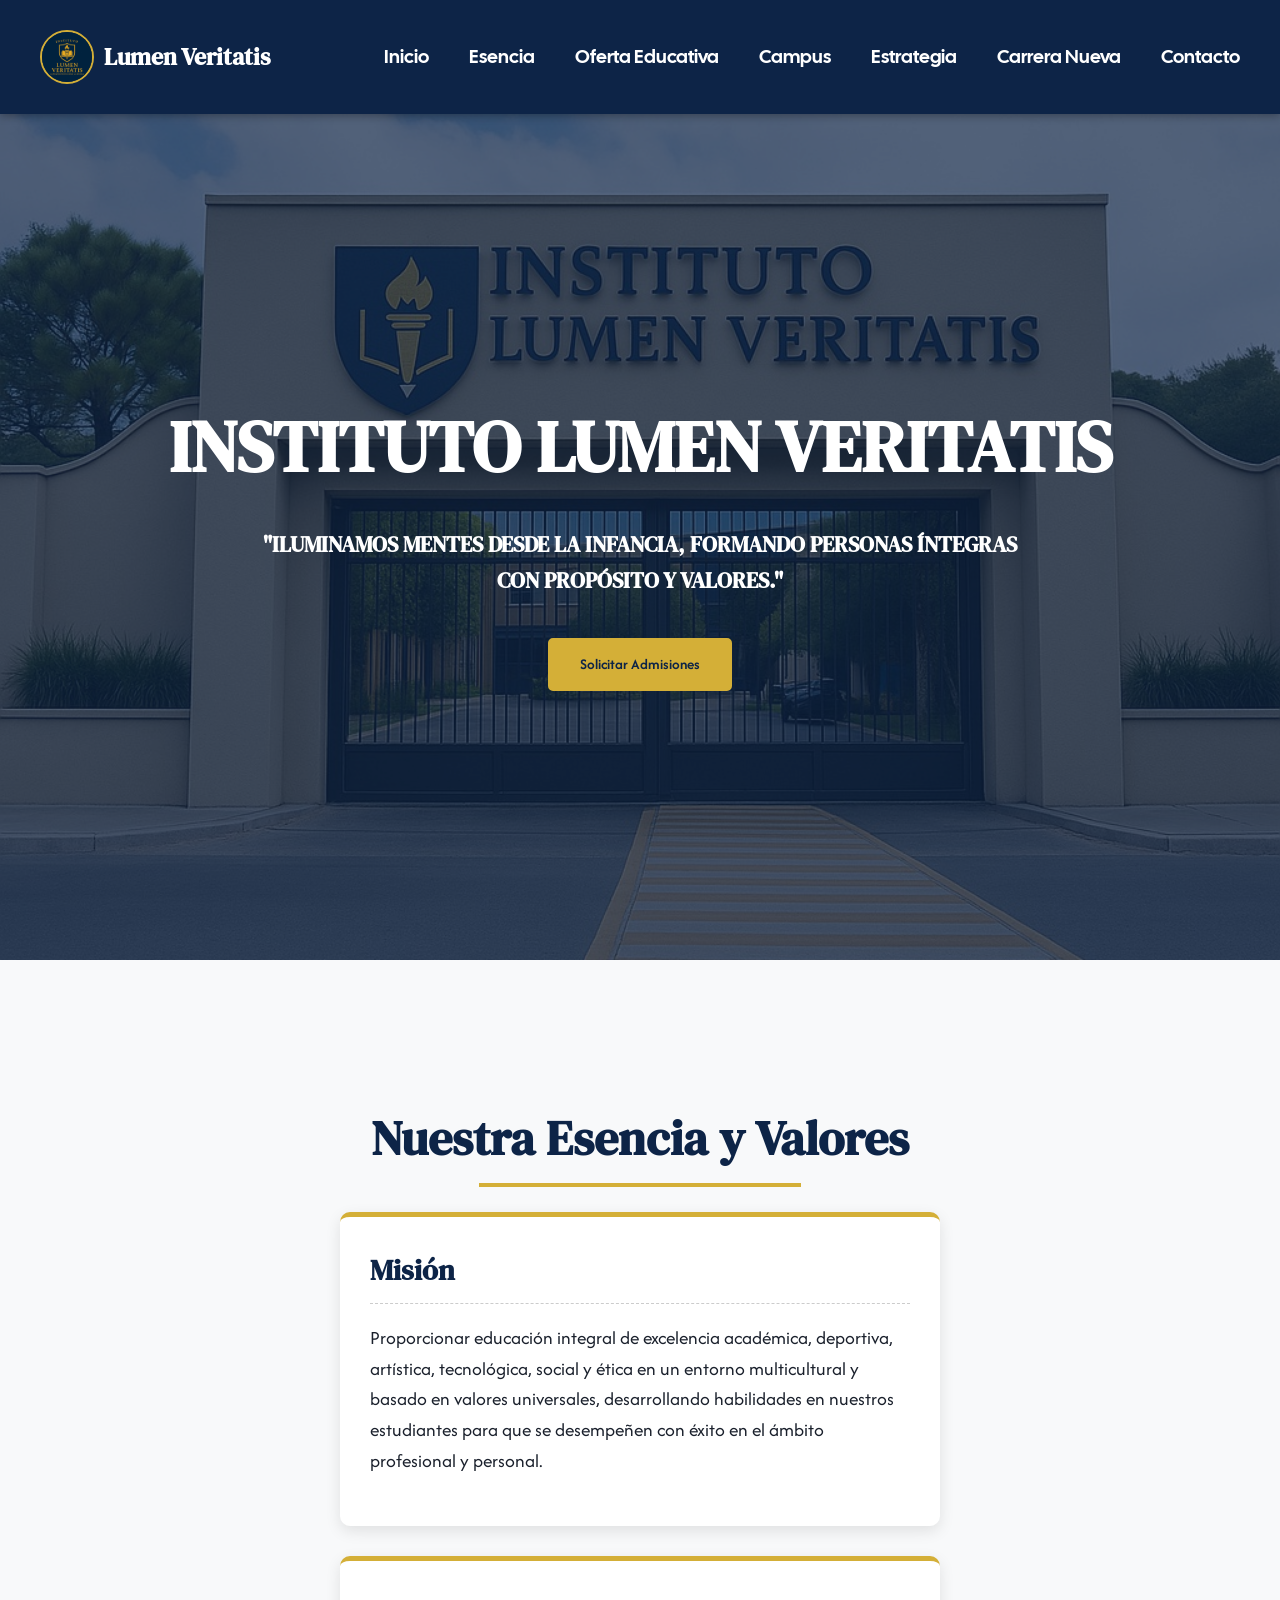
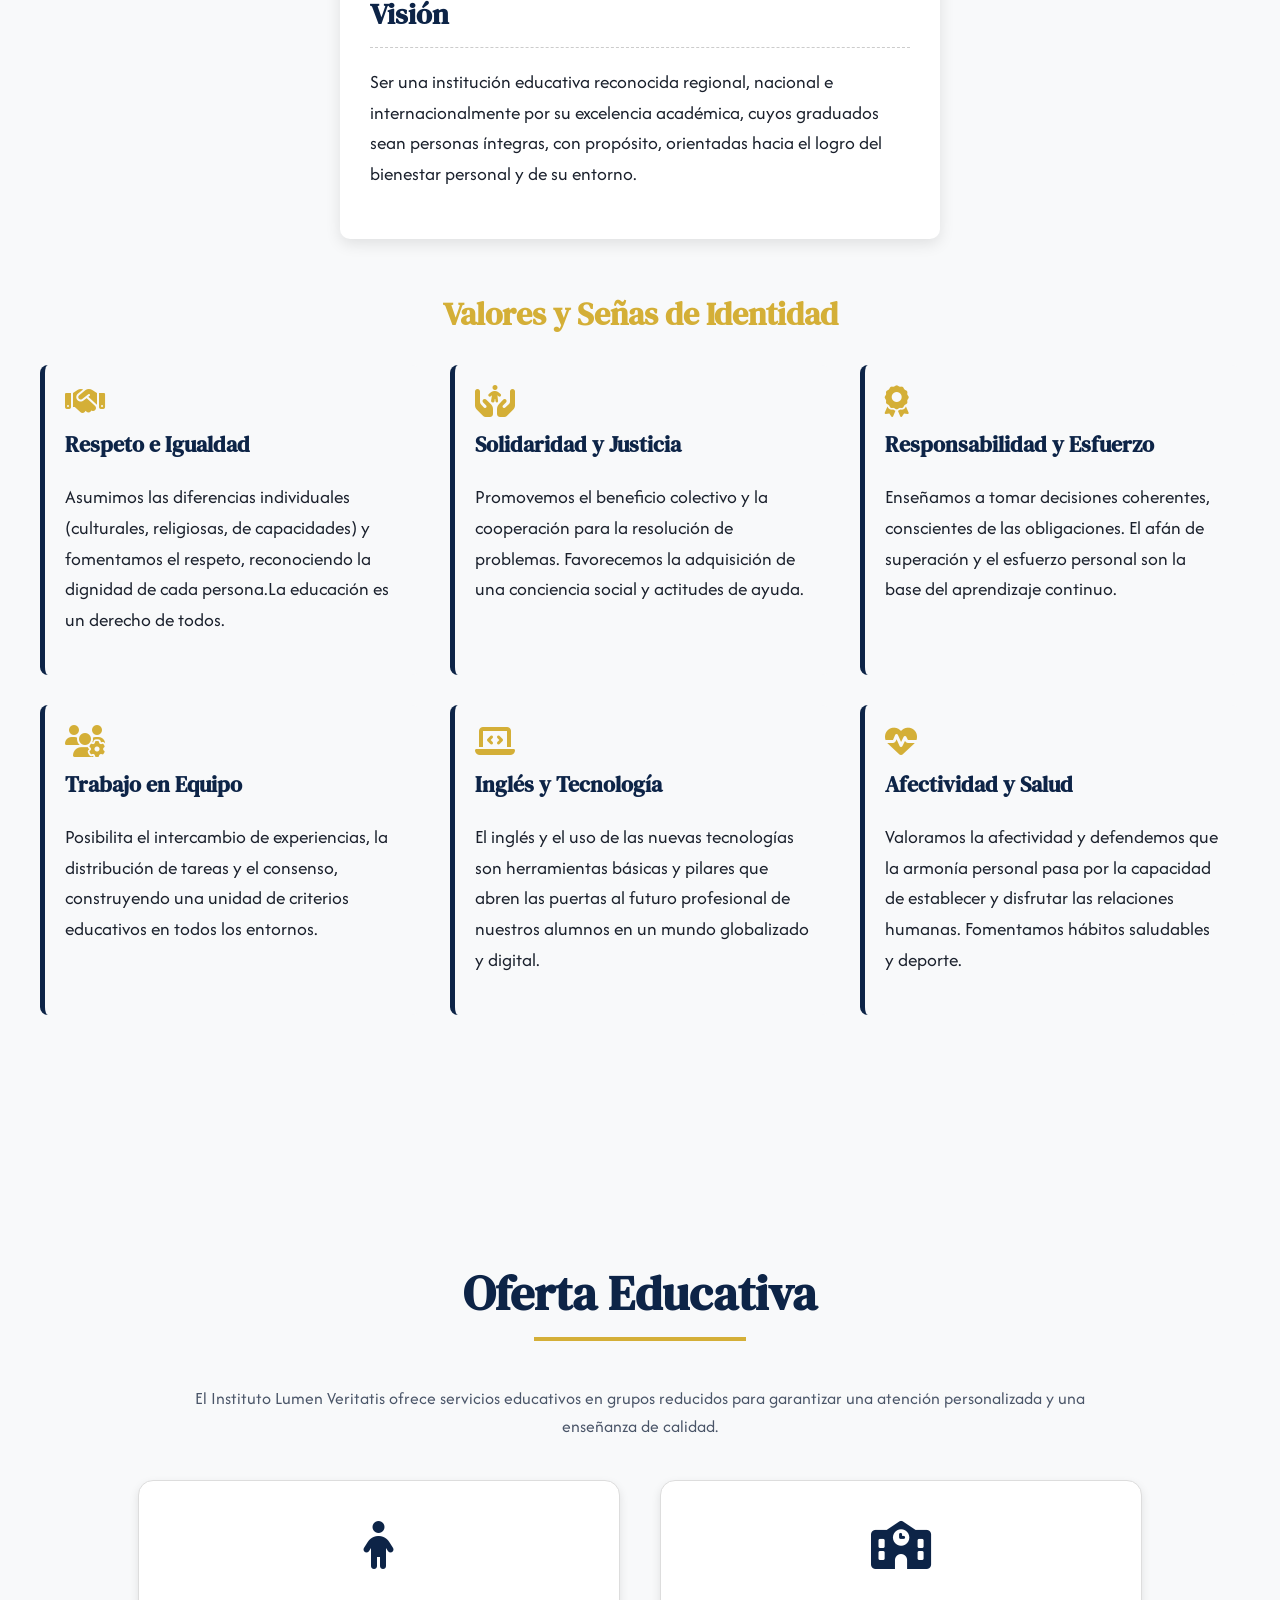
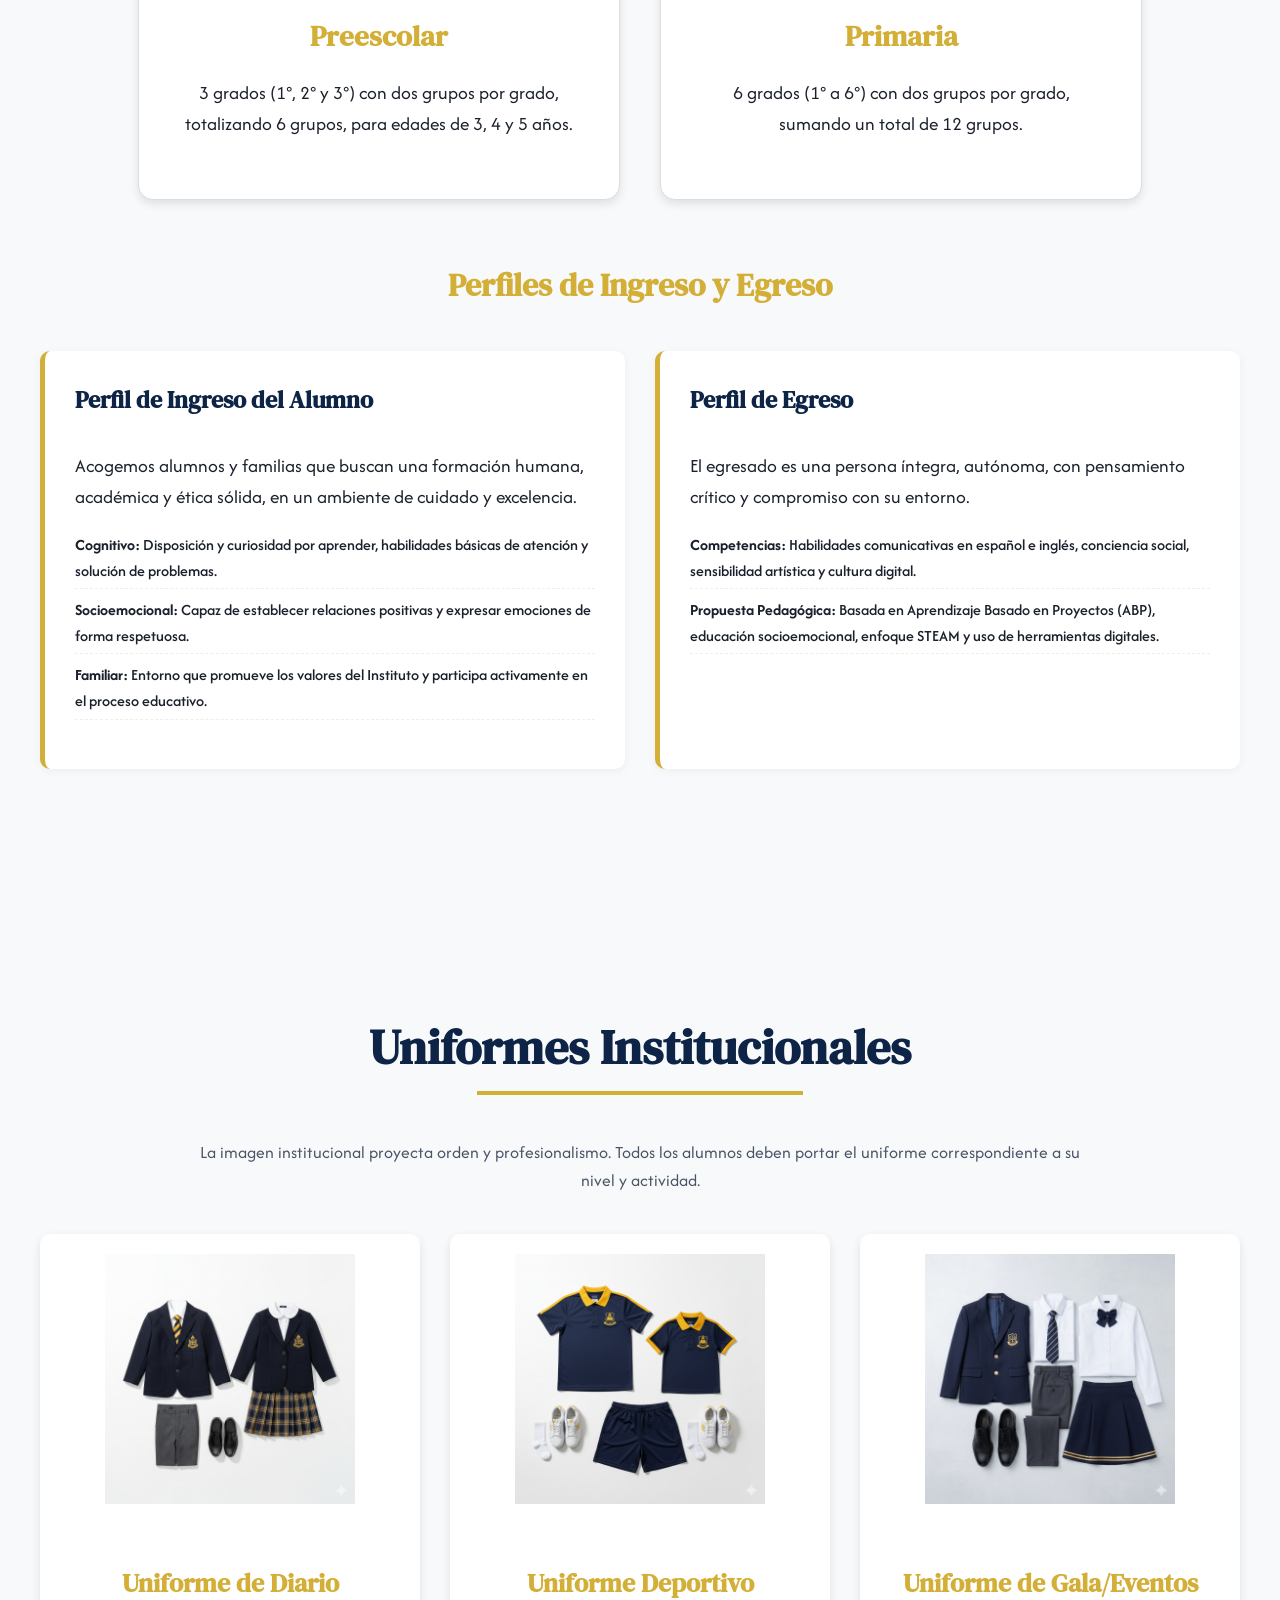
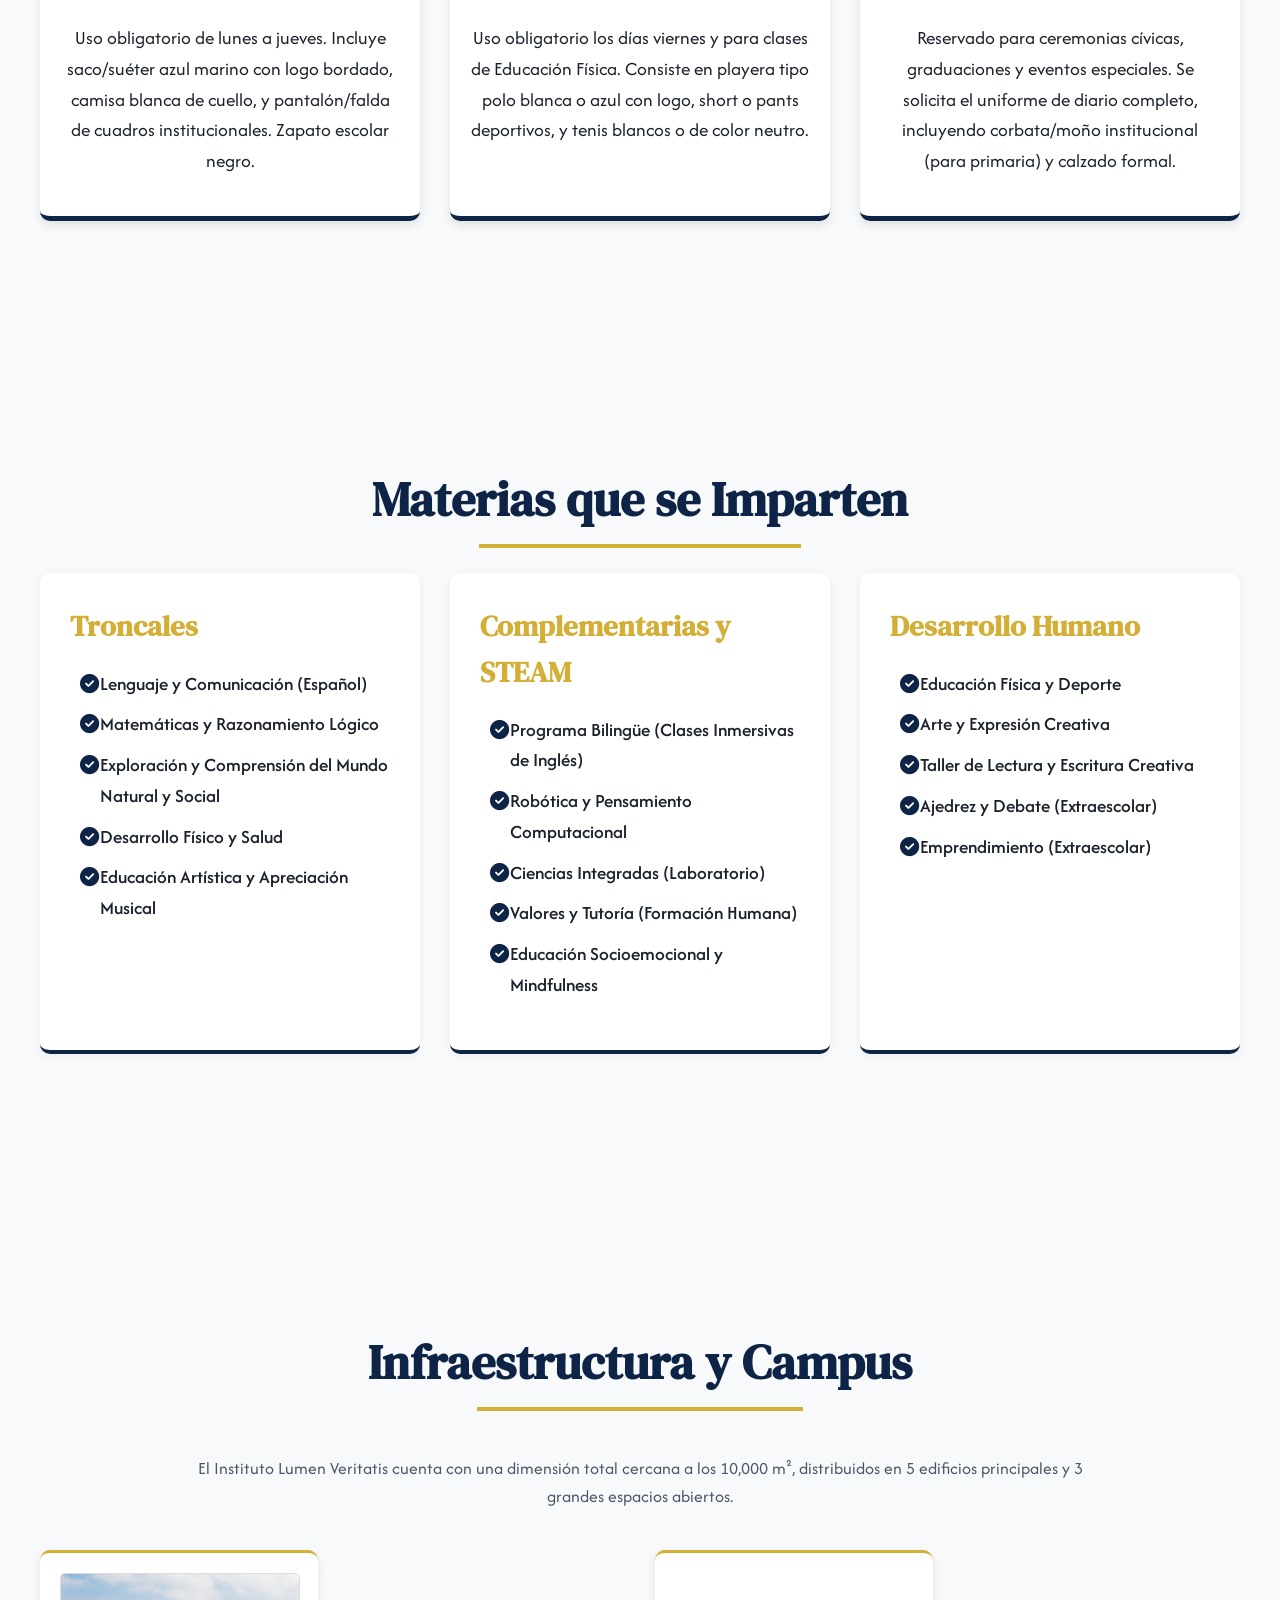
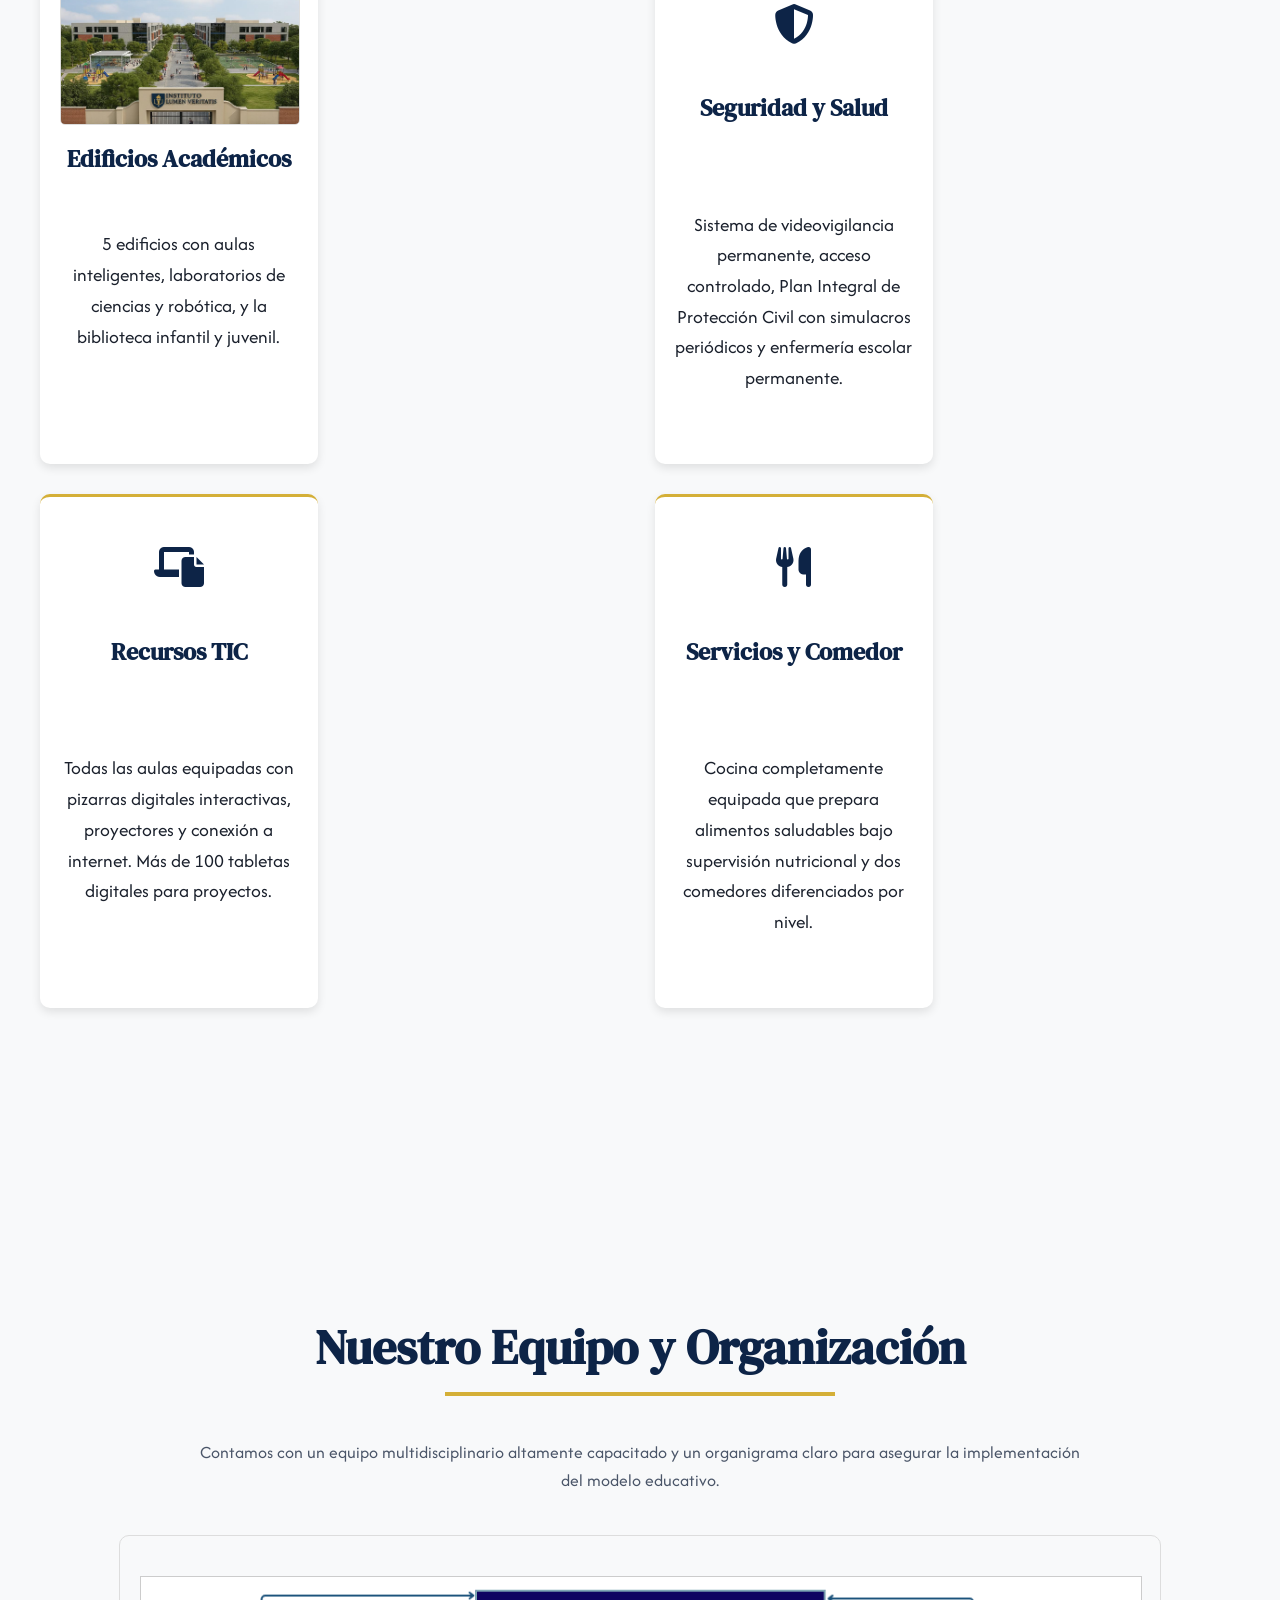
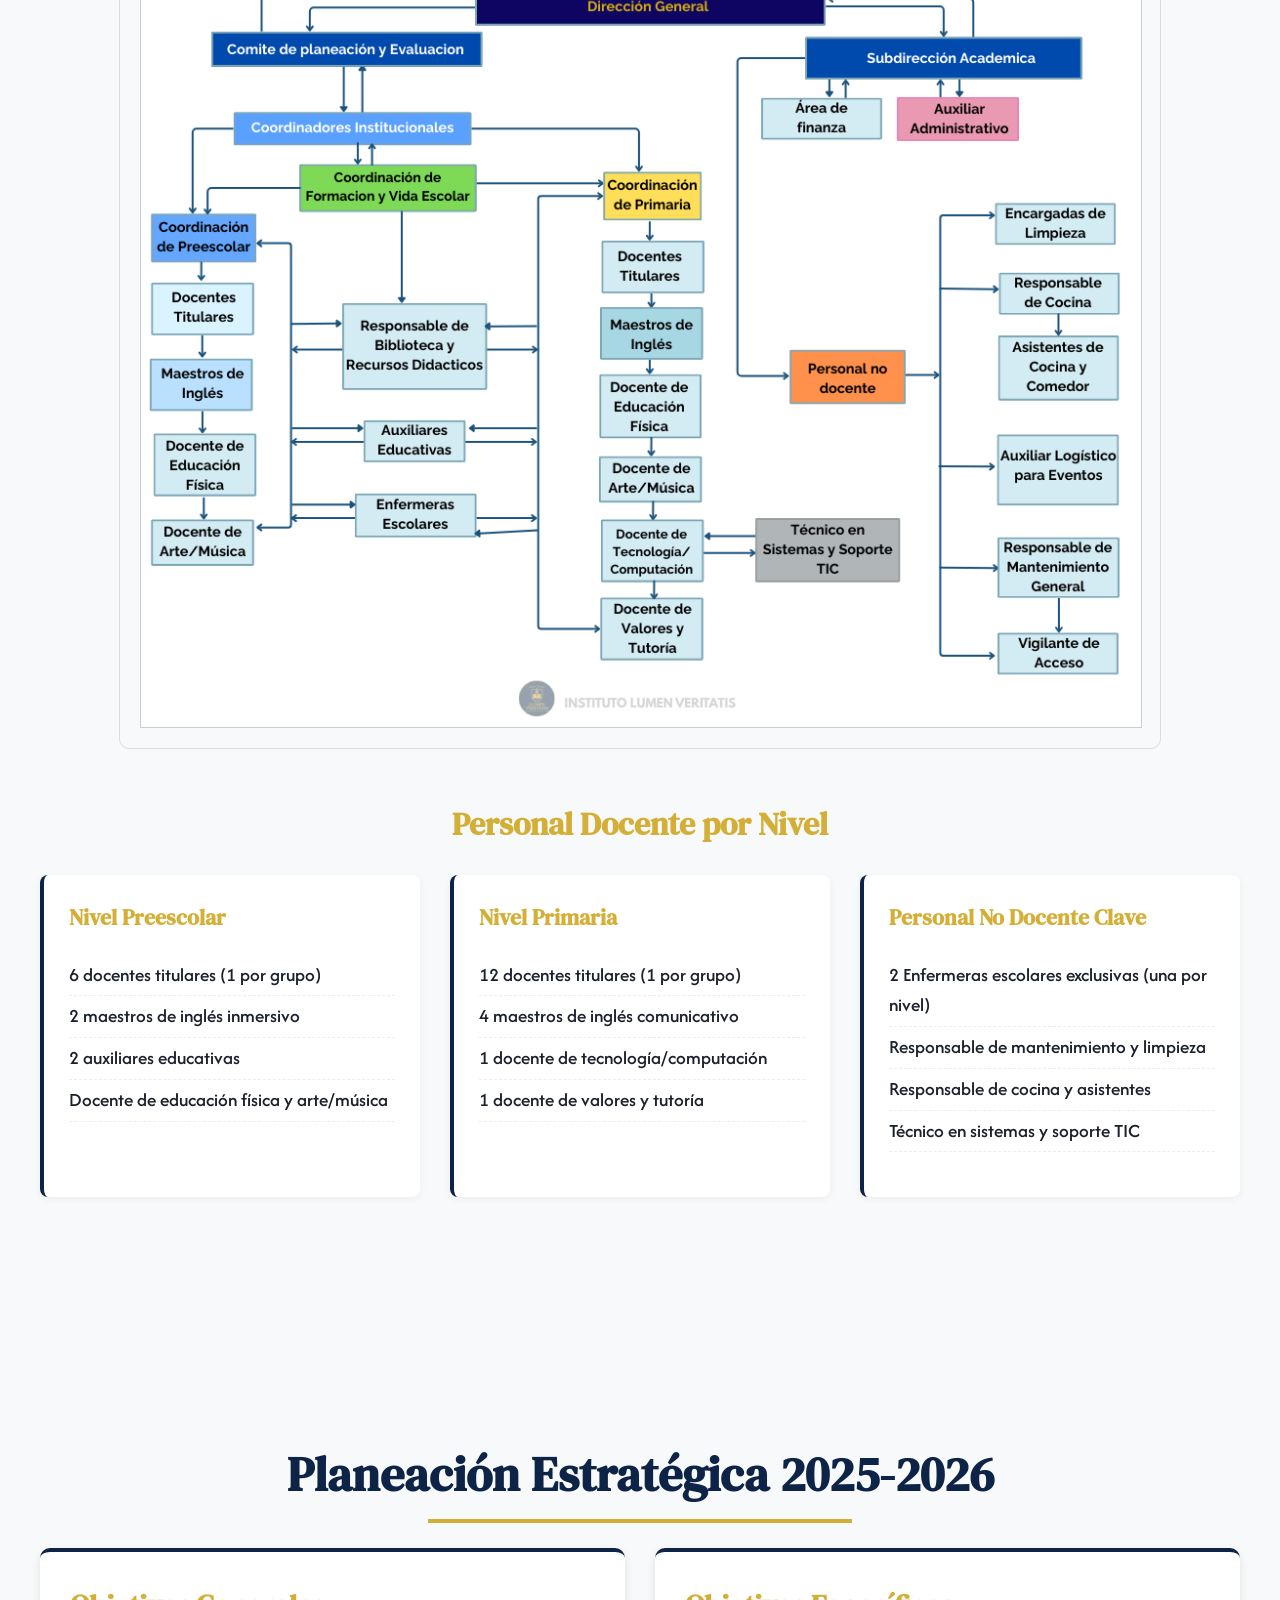
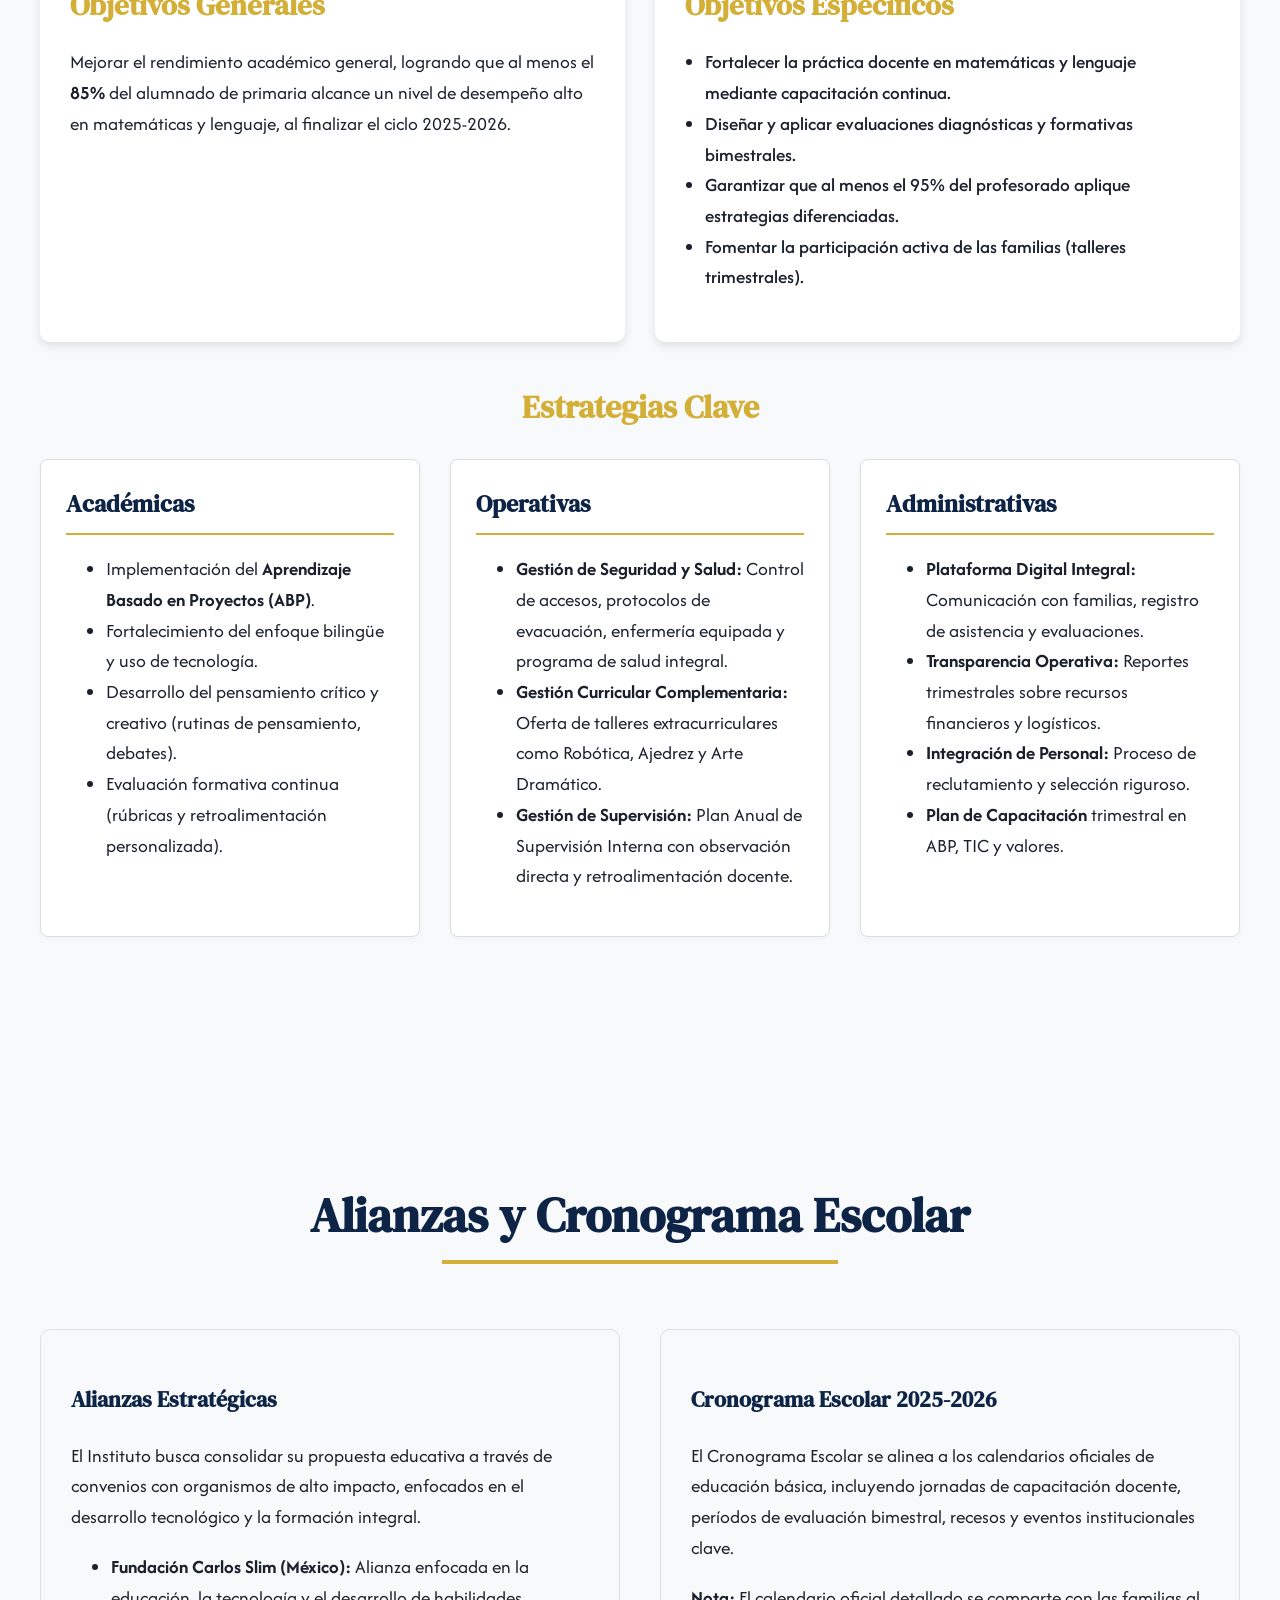
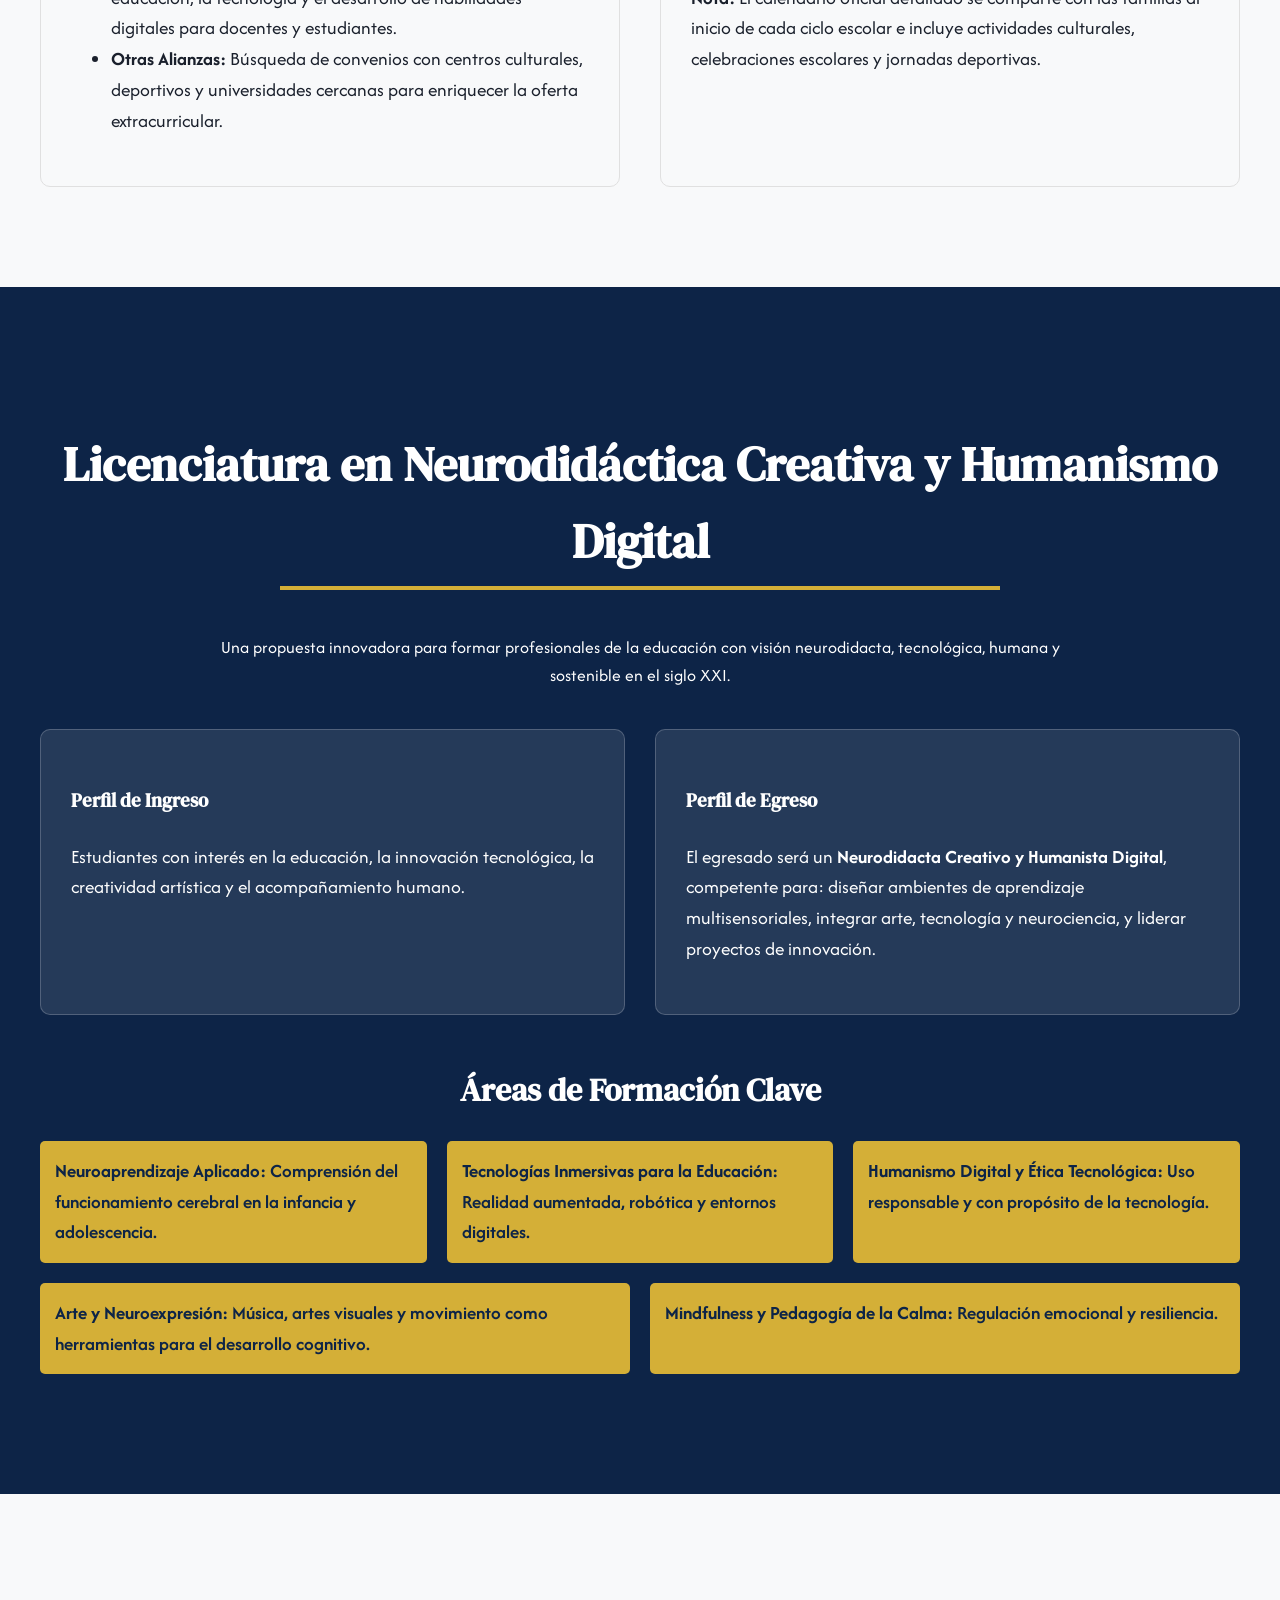
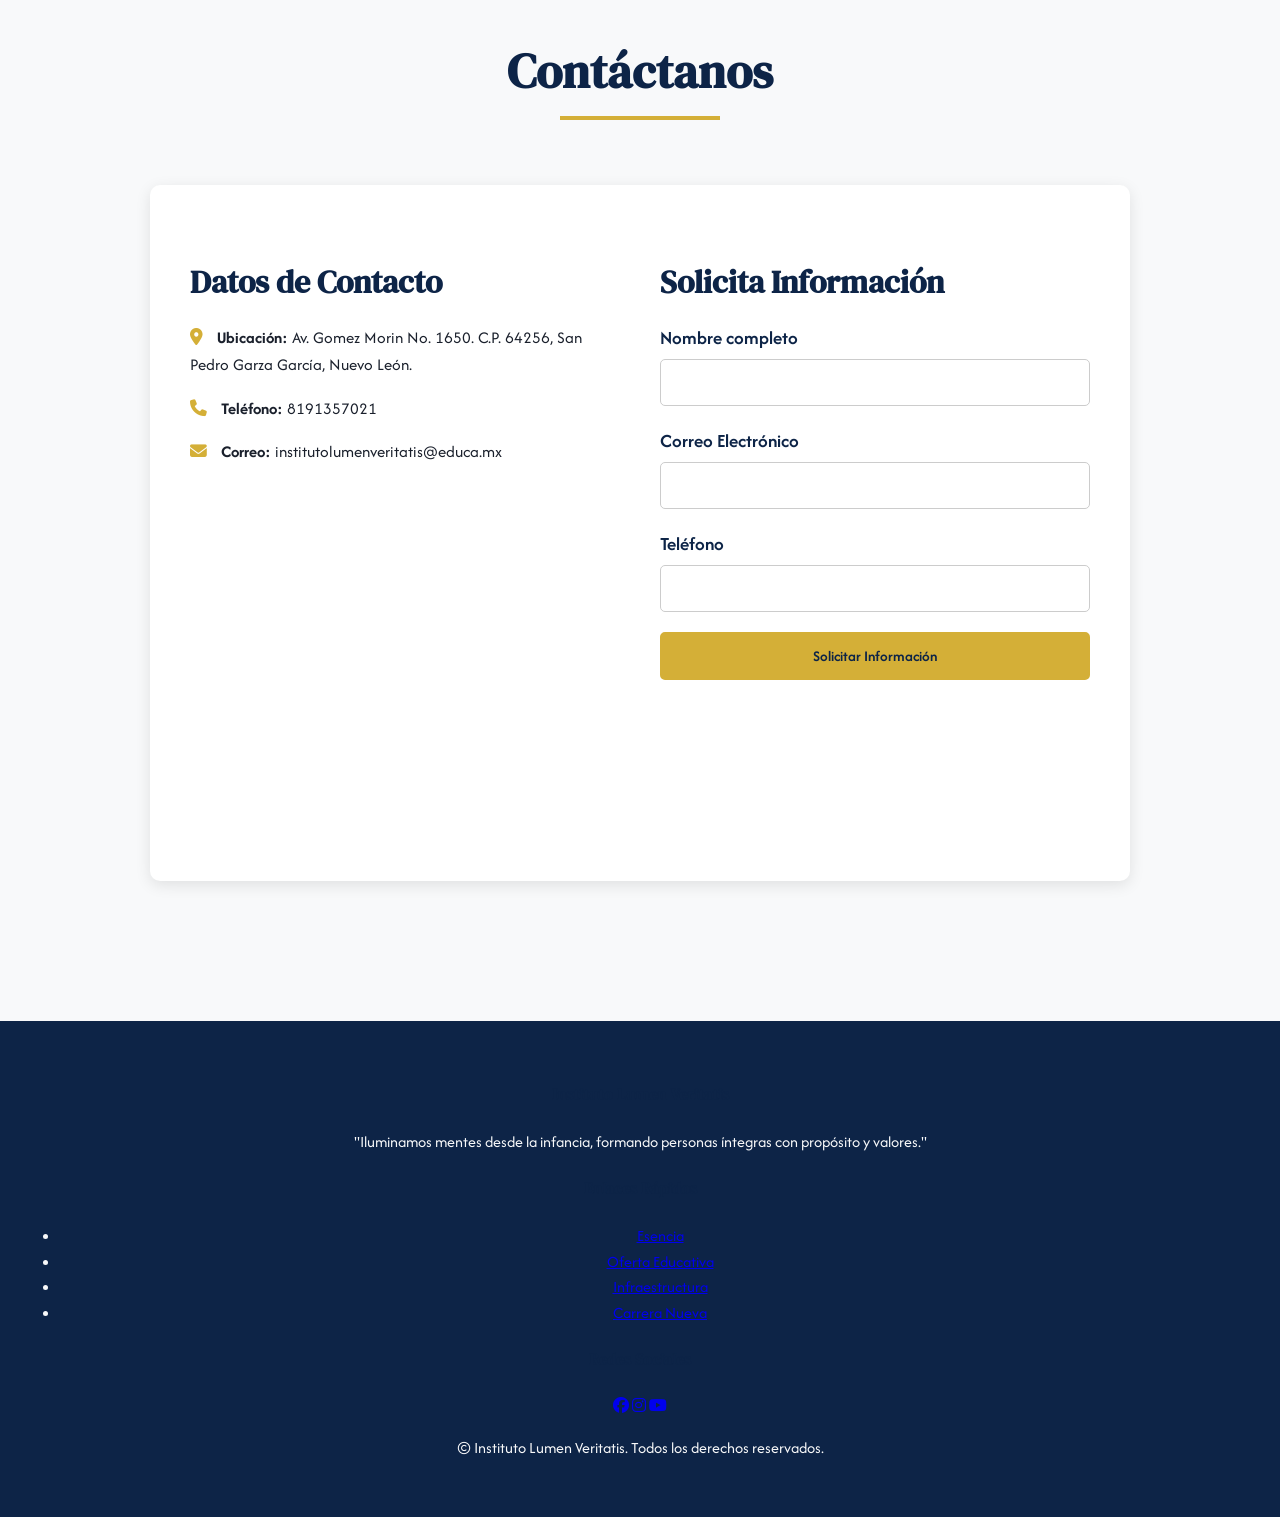
==== commit e17d8321: "Update index.html" ====
--- a/index.html
+++ b/index.html
@@ -420,7 +420,7 @@
                             <label for="phone">Teléfono</label>
                             <input type="tel" id="phone" name="phone" required>
                             <button type="submit" class="btn">Solicitar Información</button>
-                            <p id="form-success" class="form-success hidden">¡Gracias! Hemos recibido tu mensaje.</p>
+                            <p id="form-success" class="form-success hidden">¡Mensaje enviado con éxito! Nos pondremos en contacto pronto.</p>
                         </form>
                   </div>
                 </div>
@@ -475,3 +475,4 @@
 
 
 
+
--- a/styles.css
+++ b/styles.css
@@ -787,6 +787,16 @@
     resize: vertical; /* Permite redimensionar el textarea verticalmente */
 }
 
+.hidden {
+    display: none !important;
+    opacity: 0;
+    transition: opacity 0.5s ease;
+}
+.visible {
+    display: block; /* o flex, según necesites */
+    opacity: 1;
+}
+
 /* NUEVO: Indicador de que la imagen es clickeable */
 .cursor-pointer {
     cursor: pointer;
@@ -997,3 +1007,4 @@
 }
 
 
+
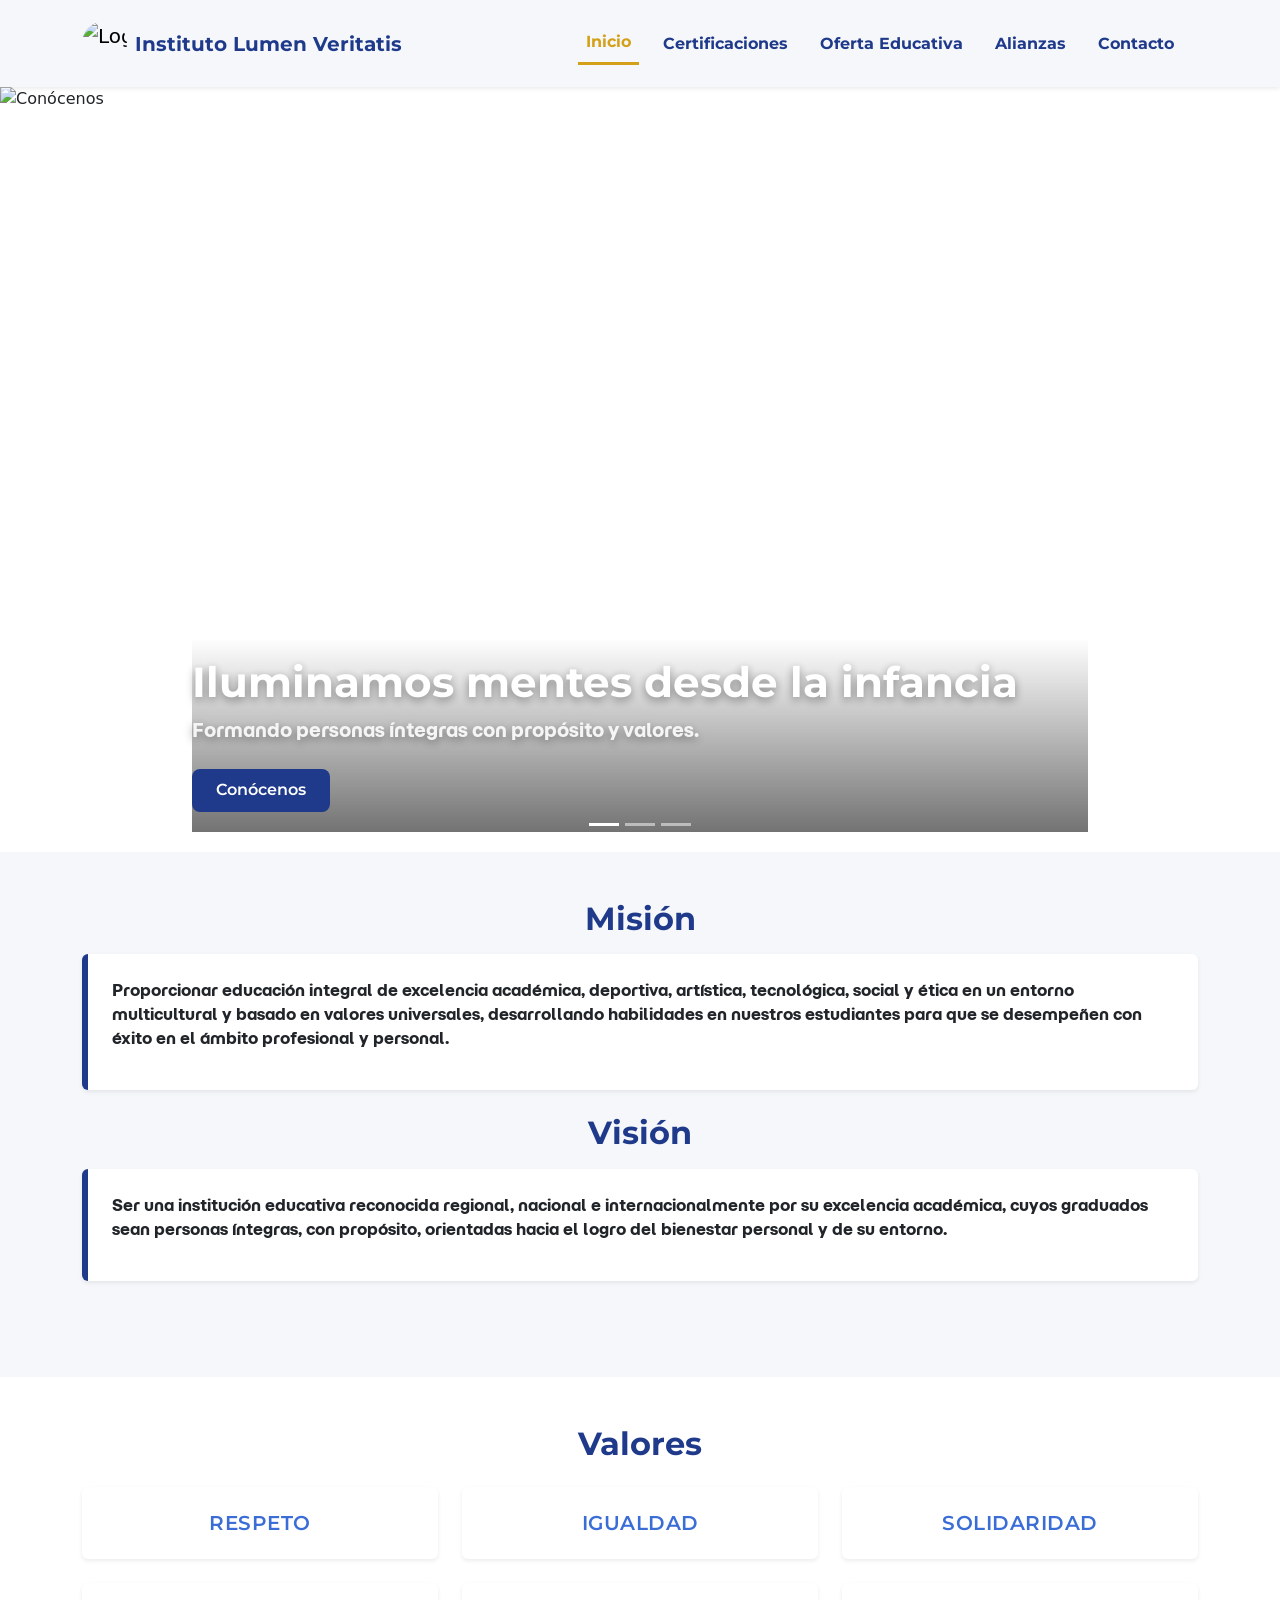
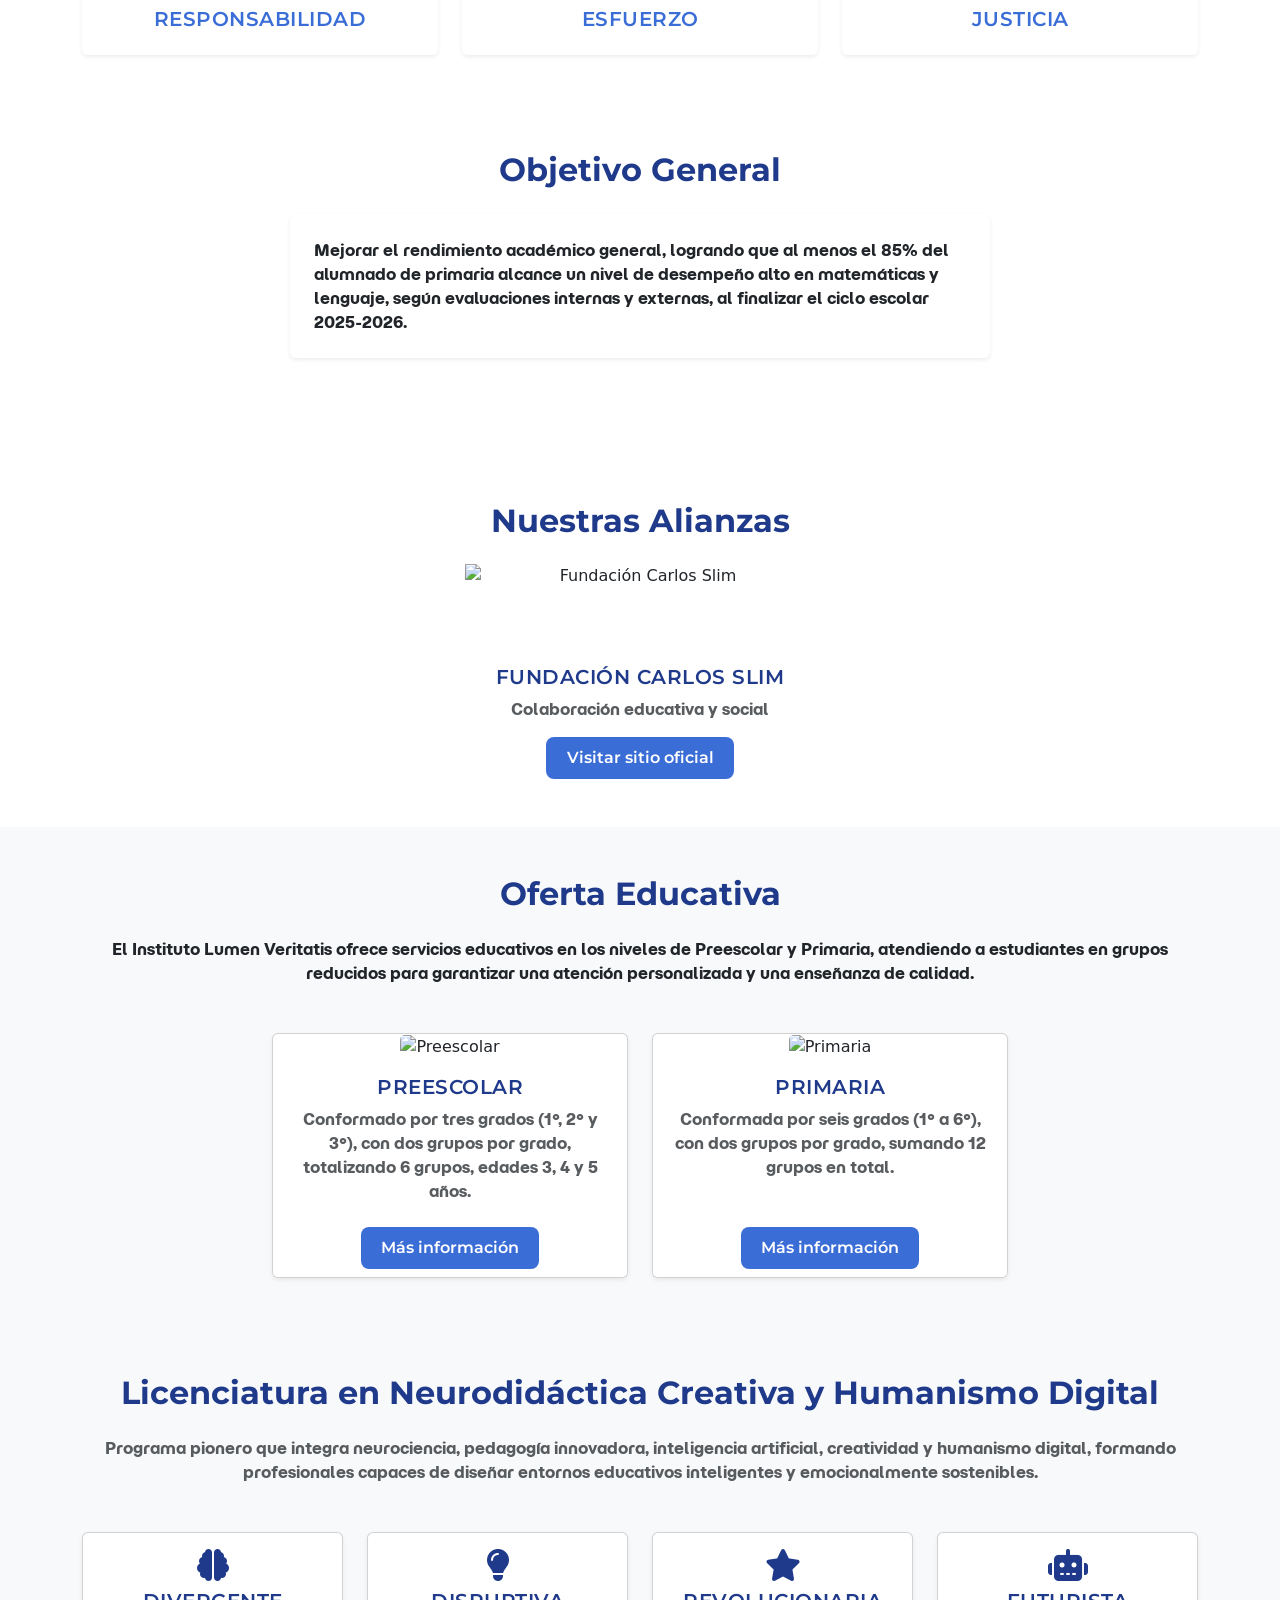
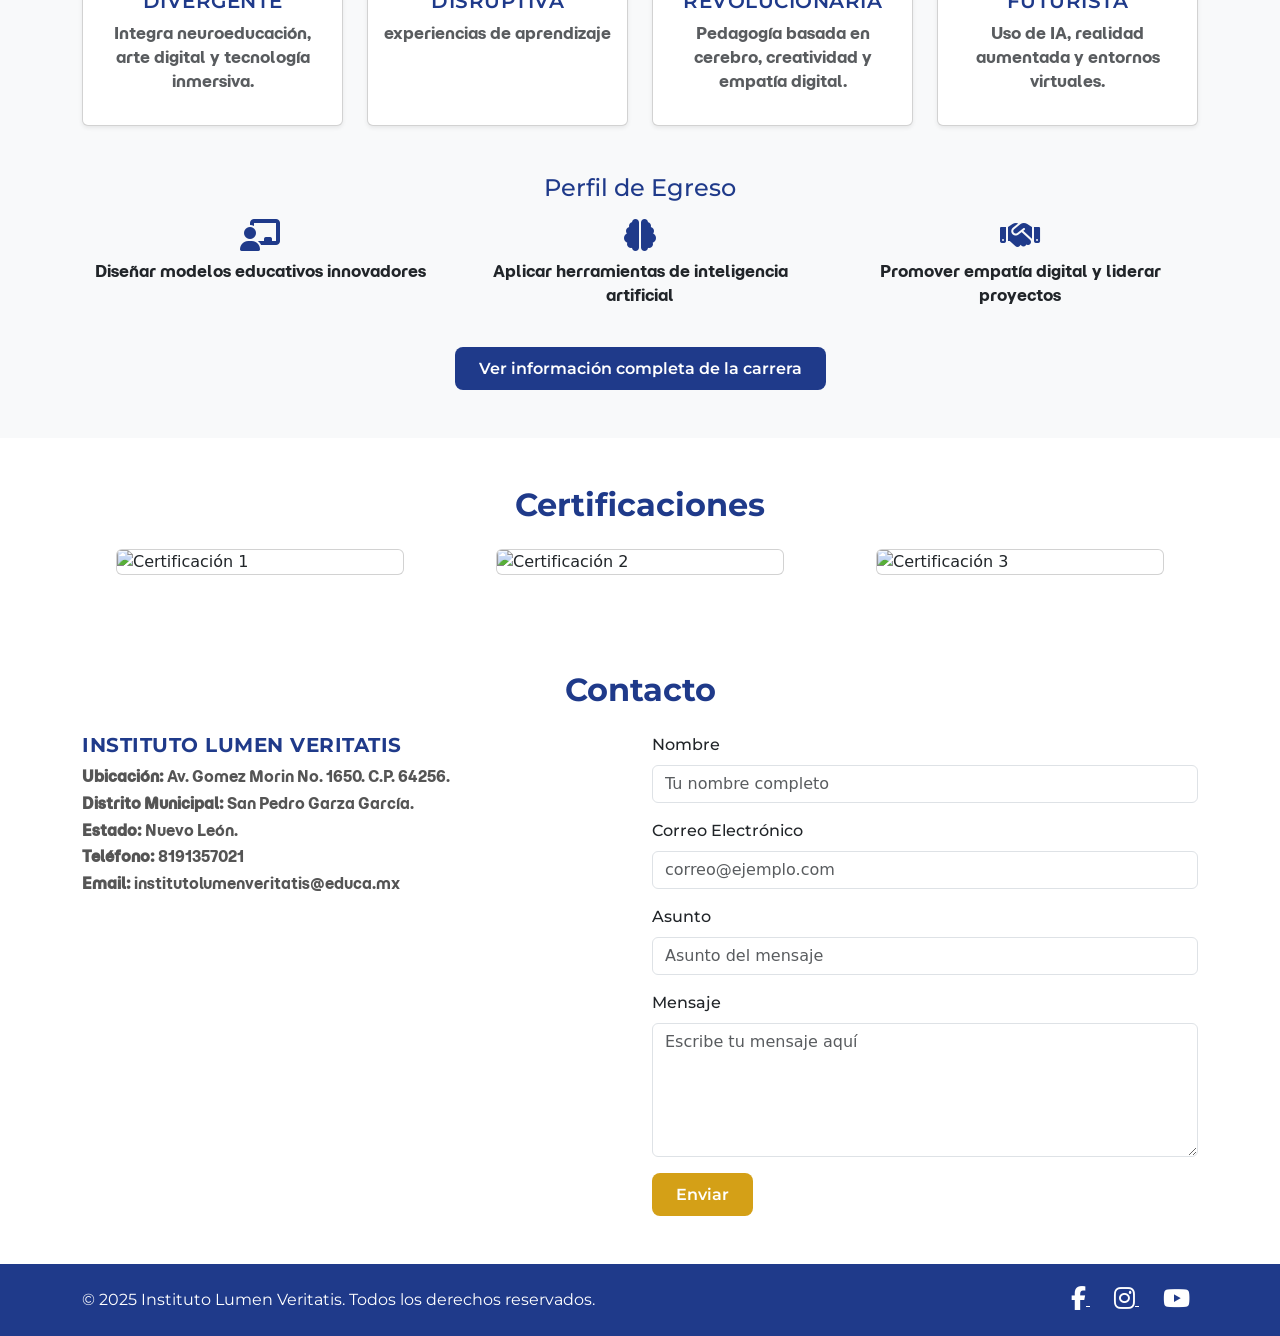
==== commit d3fa02e4: "Add files via upload" ====
--- a/index.html
+++ b/index.html
@@ -1,478 +1,463 @@
 <!DOCTYPE html>
 <html lang="es">
-
 <head>
-    <meta charset="UTF-8">
-    <meta name="viewport" content="width=device-width, initial-scale=1.0">
-    <title>Instituto Lumen Veritatis</title>
-    <link rel="preconnect" href="https://fonts.googleapis.com">
-    <link rel="preconnect" href="https://fonts.gstatic.com" crossorigin>
-    <link rel="stylesheet" href="https://cdnjs.cloudflare.com/ajax/libs/font-awesome/6.5.1/css/all.min.css" integrity="sha512-DTOQO9RWCH3ppGqcWaEA1BIZOC6xxalwEsw9c2QQeAIftl+Vegovlnee1c9QX4TctnWMn13TZye+giMm8e2LwA==" crossorigin="anonymous" referrerpolicy="no-referrer" />
-    <link rel="stylesheet" href="styles.css">
+  <meta charset="UTF-8">
+  <meta name="viewport" content="width=device-width, initial-scale=1.0">
+  <title>Instituto Lumen Veritatis</title>
+
+  
+  <!-- Font Awesome -->
+  <link rel="stylesheet" href="https://cdnjs.cloudflare.com/ajax/libs/font-awesome/6.5.0/css/all.min.css" integrity="sha512-..." crossorigin="anonymous" referrerpolicy="no-referrer" />
+
+  <!-- CSS -->
+  <link rel="stylesheet" href="style.css">
+
+  <!-- AOS Library -->
+  <link href="https://cdnjs.cloudflare.com/ajax/libs/aos/2.3.4/aos.css" rel="stylesheet"/>
+
+
+  <!-- Bootstrap CSS -->
+  <link href="https://cdn.jsdelivr.net/npm/bootstrap@5.3.2/dist/css/bootstrap.min.css" rel="stylesheet">
 </head>
-
 <body>
-    <header class="header" id="header">
-        <div class="navbar container">
-            <a href="#inicio" class="logo" 
-	            onclick="openModal('logo-institucional.png', 'Logotipo Instituto Lumen Veritatis - Versión Completa')">
-	            <img src="logo-institucional.png" alt="Logotipo Instituto Lumen Veritatis">
-	            <span>Lumen Veritatis</span>
-            </a>
-            <button class="mobile-menu-button" id="mobile-menu-button">
-                <i class="fas fa-bars"></i>
-            </button>
-            <nav class="nav-links" id="nav-links">
-                <a href="#inicio" class="nav-link">Inicio</a>
-                <a href="#esencia" class="nav-link">Esencia</a>
-                <a href="#niveles" class="nav-link">Oferta Educativa</a>
-                <a href="#infraestructura" class="nav-link">Campus</a>
-                <a href="#planeacion" class="nav-link">Estrategia</a>
-                <a href="#carrera-nueva" class="nav-link">Carrera Nueva</a>
-                <a href="#contacto" class="nav-link">Contacto</a>
-            </nav>
-        </div>
-    </header>
-
-    <main>
-        <section class="hero" id="inicio">
-            <div class="hero-content">
-                <h1>INSTITUTO LUMEN VERITATIS</h1>
-                <p>"ILUMINAMOS MENTES DESDE LA INFANCIA, FORMANDO PERSONAS ÍNTEGRAS CON PROPÓSITO Y VALORES."</p>
-                <a href="#contacto" class="btn">Solicitar Admisiones</a>
-            </div>
-        </section>
-
-        <section class="section" id="esencia">
-            <div class="container">
-                <h2 class="section-title">Nuestra Esencia y Valores</h2>
-                
-                <div class="esencia-grid">
-                    <div class="esencia-card">
-                        <h3>Misión</h3>
-                        <p>Proporcionar educación integral de excelencia académica, deportiva, artística, tecnológica, social y ética en un entorno multicultural y basado en valores universales, desarrollando habilidades en nuestros estudiantes para que se desempeñen con éxito en el ámbito profesional y personal.</p>
-                    </div>
-                    <div class="esencia-card">
-                        <h3>Visión</h3>
-                        <p>Ser una institución educativa reconocida regional, nacional e internacionalmente por su excelencia académica, cuyos graduados sean personas íntegras, con propósito, orientadas hacia el logro del bienestar personal y de su entorno.</p>
-                    </div>
-                </div>
-
-                <div class="valores-grid">
-                    <h3 class="subsection-title">Valores y Señas de Identidad</h3>
-                    <div class="valores-list">
-                        <div class="valor-item">
-                            <i class="fas fa-handshake"></i>
-                            <h4>Respeto e Igualdad</h4>
-                            <p>Asumimos las diferencias individuales (culturales, religiosas, de capacidades) y fomentamos el respeto, reconociendo la dignidad de cada persona.La educación es un derecho de todos.</p>
-                        </div>
-                        <div class="valor-item">
-                            <i class="fas fa-hands-holding-child"></i>
-                            <h4>Solidaridad y Justicia</h4>
-                            <p>Promovemos el beneficio colectivo y la cooperación para la resolución de problemas. Favorecemos la adquisición de una conciencia social y actitudes de ayuda.</p>
-                        </div>
-                        <div class="valor-item">
-                            <i class="fas fa-award"></i>
-                            <h4>Responsabilidad y Esfuerzo</h4>
-                            <p>Enseñamos a tomar decisiones coherentes, conscientes de las obligaciones. El afán de superación y el esfuerzo personal son la base del aprendizaje continuo.</p>
-                        </div>
-                        <div class="valor-item">
-                            <i class="fas fa-users-gear"></i>
-                            <h4>Trabajo en Equipo</h4>
-                            <p>Posibilita el intercambio de experiencias, la distribución de tareas y el consenso, construyendo una unidad de criterios educativos en todos los entornos.</p>
-                        </div>
-                        <div class="valor-item">
-                            <i class="fas fa-laptop-code"></i>
-                            <h4>Inglés y Tecnología</h4>
-                            <p>El inglés y el uso de las nuevas tecnologías son herramientas básicas y pilares que abren las puertas al futuro profesional de nuestros alumnos en un mundo globalizado y digital.</p>
-                        </div>
-                        <div class="valor-item">
-                            <i class="fas fa-heart-pulse"></i>
-                            <h4>Afectividad y Salud</h4>
-                            <p>Valoramos la afectividad y defendemos que la armonía personal pasa por la capacidad de establecer y disfrutar las relaciones humanas. Fomentamos hábitos saludables y deporte.</p>
-                        </div>
-                    </div>
-                </div>
-            </div>
-        </section>
-
-        <section class="section bg-light" id="niveles">
-            <div class="container">
-                <h2 class="section-title">Oferta Educativa</h2>
-                <p class="section-description">El Instituto Lumen Veritatis ofrece servicios educativos en grupos reducidos para garantizar una atención personalizada y una enseñanza de calidad.</p>
-                <div class="niveles-grid">
-                    <div class="nivel-card">
-                        <i class="fas fa-child"></i>
-                        <h3>Preescolar</h3>
-                        <p>3 grados (1°, 2° y 3°) con dos grupos por grado, totalizando 6 grupos, para edades de 3, 4 y 5 años.</p>
-                    </div>
-                    <div class="nivel-card">
-                        <i class="fas fa-school"></i>
-                        <h3>Primaria</h3>
-                        <p>6 grados (1° a 6°) con dos grupos por grado, sumando un total de 12 grupos.</p>
-                    </div>
-                </div>
-
-                <div class="perfiles-section">
-                    <h3 class="subsection-title">Perfiles de Ingreso y Egreso</h3>
-                    <div class="perfiles-grid">
-                        <div class="perfil-card">
-                            <h4>Perfil de Ingreso del Alumno</h4>
-                            <p>Acogemos alumnos y familias que buscan una formación humana, académica y ética sólida, en un ambiente de cuidado y excelencia.</p>
-                            <ul>
-                                <li><strong>Cognitivo:</strong> Disposición y curiosidad por aprender, habilidades básicas de atención y solución de problemas.</li>
-                                <li><strong>Socioemocional:</strong> Capaz de establecer relaciones positivas y expresar emociones de forma respetuosa.</li>
-                                <li><strong>Familiar:</strong> Entorno que promueve los valores del Instituto y participa activamente en el proceso educativo.</li>
-                            </ul>
-                        </div>
-                        <div class="perfil-card">
-                            <h4>Perfil de Egreso</h4>
-                            <p>El egresado es una persona íntegra, autónoma, con pensamiento crítico y compromiso con su entorno.</p>
-                            <ul>
-                            <li><strong>Competencias:</strong> Habilidades comunicativas en español e inglés, conciencia social, sensibilidad artística y cultura digital.</li>
-                            <li><strong>Propuesta Pedagógica:</strong> Basada en Aprendizaje Basado en Proyectos (ABP), educación socioemocional, enfoque STEAM y uso de herramientas digitales.</li>
-                            </ul>
-                        </div>
-                    </div>
-                </div>
-            </div>
-        </section>
-
-
-		<section class="section" id="uniformes">
-		    <div class="container">
-		        <h2 class="section-title">Uniformes Institucionales</h2>
-		        <p class="section-description">La imagen institucional proyecta orden y profesionalismo. Todos los alumnos deben portar el uniforme correspondiente a su nivel y actividad.</p>
-		
-		        <div class="uniformes-grid">
-		            
-		            <div class="uniforme-card">
-		                <img src="uniforme-diario.png" alt="Uniforme de Diario">
-		                <h4>Uniforme de Diario</h4>
-		                <p>Uso obligatorio de lunes a jueves. Incluye saco/suéter azul marino con logo bordado, camisa blanca de cuello, y pantalón/falda de cuadros institucionales. Zapato escolar negro.</p>
-		            </div>
-		            
-		            <div class="uniforme-card">
-		                <img src="uniforme-deportivo.png" alt="Uniforme Deportivo">
-		                <h4>Uniforme Deportivo</h4>
-		                <p>Uso obligatorio los días viernes y para clases de Educación Física. Consiste en playera tipo polo blanca o azul con logo, short o pants deportivos, y tenis blancos o de color neutro.</p>
-		            </div>
-		            
-		            <div class="uniforme-card">
-		                <img src="uniforme-gala.png" alt="Uniforme de Gala/Eventos">
-		                <h4>Uniforme de Gala/Eventos</h4>
-		                <p>Reservado para ceremonias cívicas, graduaciones y eventos especiales. Se solicita el uniforme de diario completo, incluyendo corbata/moño institucional (para primaria) y calzado formal.</p>
-		            </div>
-		        </div>
-		    </div>
-		</section>
-
-        <section class="section" id="materias">
-            <div class="container">
-                <h2 class="section-title">Materias que se Imparten</h2>
-                <div class="materias-grid">
-                    <div class="materia-card">
-                        <h3>Troncales</h3>
-                        <ul>
-                            <li>Lenguaje y Comunicación (Español)</li>
-                            <li>Matemáticas y Razonamiento Lógico</li>
-                            <li>Exploración y Comprensión del Mundo Natural y Social</li>
-                            <li>Desarrollo Físico y Salud</li>
-                            <li>Educación Artística y Apreciación Musical</li>
-                        </ul>
-                    </div>
-                    <div class="materia-card">
-                        <h3>Complementarias y STEAM</h3>
-                        <ul>
-                            <li>Programa Bilingüe (Clases Inmersivas de Inglés)</li>
-                            <li>Robótica y Pensamiento Computacional</li>
-                            <li>Ciencias Integradas (Laboratorio)</li>
-                            <li>Valores y Tutoría (Formación Humana)</li>
-                            <li>Educación Socioemocional y Mindfulness</li>
-                        </ul>
-                    </div>
-                    <div class="materia-card">
-                        <h3>Desarrollo Humano</h3>
-                        <ul>
-                            <li>Educación Física y Deporte</li>
-                            <li>Arte y Expresión Creativa</li>
-                            <li>Taller de Lectura y Escritura Creativa</li>
-                            <li>Ajedrez y Debate (Extraescolar)</li>
-                            <li>Emprendimiento (Extraescolar)</li>
-                        </ul>
-                    </div>
-                </div>
-            </div>
-        </section>
-
-       <section class="section bg-light" id="infraestructura">
-            <div class="container">
-                <h2 class="section-title">Infraestructura y Campus</h2>
-                <p class="section-description">El Instituto Lumen Veritatis cuenta con una dimensión total cercana a los 10,000 m², distribuidos en 5 edificios principales y 3 grandes espacios abiertos.</p>
-
-                <div class="infra-grid">
-                    <div class="infra-item" id="fachada">
-                        <img src="school-school.png" class="infra-img" alt="Edificio Académico" 
-                            onclick="openModal('school-school.png', 'Edificios Académicos del Instituto Lumen Veritatis')">
-                        <h4>Edificios Académicos</h4>
-                        <p>5 edificios con aulas inteligentes, laboratorios de ciencias y robótica, y la biblioteca infantil y juvenil.</p>
-                    </div>
-
-                    <div class="infra-item">
-                        <i class="fas fa-shield-halved"></i>
-                        <h4>Seguridad y Salud</h4>
-                        <p>Sistema de videovigilancia permanente, acceso controlado, Plan Integral de Protección Civil con simulacros periódicos y enfermería escolar permanente.</p>
-                    </div>
-                    <div class="infra-item">
-                        <i class="fas fa-laptop-file"></i>
-                        <h4>Recursos TIC</h4>
-                        <p>Todas las aulas equipadas con pizarras digitales interactivas, proyectores y conexión a internet. Más de 100 tabletas digitales para proyectos.</p>
-                    </div>
-                    <div class="infra-item">
-                        <i class="fas fa-utensils"></i>
-                        <h4>Servicios y Comedor</h4>
-                        <p>Cocina completamente equipada que prepara alimentos saludables bajo supervisión nutricional y dos comedores diferenciados por nivel.</p>
-                    </div>
-                </div>
-            </div>
-        </section>
-
-        <section class="section" id="equipo">
-            <div class="container">
-                <h2 class="section-title">Nuestro Equipo y Organización</h2>
-                <p class="section-description">Contamos con un equipo multidisciplinario altamente capacitado y un organigrama claro para asegurar la implementación del modelo educativo.</p>
-                <div class="organigrama-container">
-                    <img src="organigrama-institucional.png" alt="Organigrama del Instituto Lumen Veritatis" class="organigrama-img">
-                </div>
-
-                <div class="equipo-detalle">
-                    <h3 class="subsection-title">Personal Docente por Nivel</h3>
-                    <div class="equipo-grid">
-                        <div class="equipo-card">
-                            <h4>Nivel Preescolar</h4>
-                            <ul>
-                                <li>6 docentes titulares (1 por grupo)</li>
-                                <li>2 maestros de inglés inmersivo</li>
-                                <li>2 auxiliares educativas</li>
-                                <li>Docente de educación física y arte/música</li>
-                            </ul>
-                        </div>
-                        <div class="equipo-card">
-                            <h4>Nivel Primaria</h4>
-                            <ul>
-                               <li>12 docentes titulares (1 por grupo)</li>
-                               <li>4 maestros de inglés comunicativo</li>
-                               <li>1 docente de tecnología/computación</li>
-                               <li>1 docente de valores y tutoría</li>
-                            </ul>
-                        </div>
-                        <div class="equipo-card">
-                            <h4>Personal No Docente Clave</h4>
-                            <ul>
-                               <li>2 Enfermeras escolares exclusivas (una por nivel)</li>
-                               <li>Responsable de mantenimiento y limpieza</li>
-                               <li>Responsable de cocina y asistentes</li>
-                               <li>Técnico en sistemas y soporte TIC</li>
-                            </ul>
-                        </div>
-                    </div>
-                </div>
-            </div>
-        </section>
+
+  <nav class="navbar navbar-expand-lg shadow-sm py-3">
+  <div class="container">
+
+    <!-- Logo -->
+    <a class="navbar-brand d-flex align-items-center" href="#">
+      <img src="Images/logo.png" alt="Logo Lumen Veritatis" class="logo-nav me-2">
+      <span class="fw-bold">Instituto Lumen Veritatis</span>
+    </a>
+
+    <!-- Toggler -->
+    <button class="navbar-toggler" type="button" data-bs-toggle="collapse" data-bs-target="#navbarNav">
+      <span class="navbar-toggler-icon"></span>
+    </button>
+
+    <!-- Links -->
+    <div class="collapse navbar-collapse" id="navbarNav">
+      <ul class="navbar-nav ms-auto align-items-lg-center">
+        <li class="nav-item">
+          <a class="nav-link active" href="#">Inicio</a>
+        </li>
+        <li class="nav-item">
+          <a class="nav-link" href="#certificaciones">Certificaciones </a>
+        </li>
+        <li class="nav-item">
+          <a class="nav-link" href="#oferta-educativa">Oferta Educativa</a>
+        </li>
+        <li class="nav-item">
+          <a class="nav-link" href="#alianzas ">Alianzas</a>
+        </li>
+        <li class="nav-item">
+          <a class="nav-link" href="#contacto">Contacto</a>
+        </li>
         
-        <section class="section bg-light" id="planeacion">
-            <div class="container">
-                <h2 class="section-title">Planeación Estratégica 2025-2026</h2>
-                
-                <div class="objetivos-grid">
-                    <div class="objetivo-card">
-                        <h3>Objetivos Generales</h3>
-                        <p>Mejorar el rendimiento académico general, logrando que al menos el <strong>85%</strong> del alumnado de primaria alcance un nivel de desempeño alto en matemáticas y lenguaje, al finalizar el ciclo 2025-2026.</p>
-                    </div>
-                    <div class="objetivo-card">
-                        <h3>Objetivos Específicos</h3>
-                        <ul>
-                            <li>Fortalecer la práctica docente en matemáticas y lenguaje mediante capacitación continua.</li>
-                            <li>Diseñar y aplicar evaluaciones diagnósticas y formativas bimestrales.</li>
-                            <li>Garantizar que al menos el 95% del profesorado aplique estrategias diferenciadas.</li>
-                            <li>Fomentar la participación activa de las familias (talleres trimestrales).</li>
-                        </ul>
-                    </div>
-                </div>
-
-                <div class="estrategias-container">
-                    <h3 class="subsection-title">Estrategias Clave</h3>
-                    <div class="estrategias-grid">
-                        <div class="estrategia-card">
-                            <h4>Académicas</h4>
-                            <ul>
-                                <li>Implementación del <strong>Aprendizaje Basado en Proyectos (ABP)</strong>.</li>
-                                <li>Fortalecimiento del enfoque bilingüe y uso de tecnología.</li>
-                                <li>Desarrollo del pensamiento crítico y creativo (rutinas de pensamiento, debates).</li>
-                                <li>Evaluación formativa continua (rúbricas y retroalimentación personalizada).</li>
-                            </ul>
-                        </div>
-                        <div class="estrategia-card">
-                            <h4>Operativas</h4>
-                            <ul>
-                                <li><strong>Gestión de Seguridad y Salud:</strong> Control de accesos, protocolos de evacuación, enfermería equipada y programa de salud integral.</li>
-                                <li><strong>Gestión Curricular Complementaria:</strong> Oferta de talleres extracurriculares como Robótica, Ajedrez y Arte Dramático.</li>
-                                <li><strong>Gestión de Supervisión:</strong> Plan Anual de Supervisión Interna con observación directa y retroalimentación docente.</li>
-                            </ul>
-                        </div>
-                        <div class="estrategia-card">
-                            <h4>Administrativas</h4>
-                            <ul>
-                                <li><strong>Plataforma Digital Integral:</strong> Comunicación con familias, registro de asistencia y evaluaciones.</li>
-                                <li><strong>Transparencia Operativa:</strong> Reportes trimestrales sobre recursos financieros y logísticos.</li>
-                                <li><strong>Integración de Personal:</strong> Proceso de reclutamiento y selección riguroso.</li>
-                                <li><strong>Plan de Capacitación</strong> trimestral en ABP, TIC y valores.</li>
-                            </ul>
-                        </div>
-                    </div>
-                </div>
-            </div>
-        </section>
-
-        <section class="section" id="extras">
-            <div class="container">
-                <h2 class="section-title">Alianzas y Cronograma Escolar</h2>
-                
-                <div class="cronograma-alianzas-grid">
-                    <div class="alianzas-card">
-                        <h3>Alianzas Estratégicas</h3>
-                        <p>El Instituto busca consolidar su propuesta educativa a través de convenios con organismos de alto impacto, enfocados en el desarrollo tecnológico y la formación integral.</p>
-                        <ul>
-                            <li><strong>Fundación Carlos Slim (México):</strong> Alianza enfocada en la educación, la tecnología y el desarrollo de habilidades digitales para docentes y estudiantes.</li>
-                            <li><strong>Otras Alianzas:</strong> Búsqueda de convenios con centros culturales, deportivos y universidades cercanas para enriquecer la oferta extracurricular. </li>
-                        </ul>
-                    </div>
-                    <div class="cronograma-card">
-                        <h3>Cronograma Escolar 2025-2026</h3>
-                        <p>El Cronograma Escolar se alinea a los calendarios oficiales de educación básica, incluyendo jornadas de capacitación docente, períodos de evaluación bimestral, recesos y eventos institucionales clave.</p>
-                       <p><strong>Nota:</strong> El calendario oficial detallado se comparte con las familias al inicio de cada ciclo escolar e incluye actividades culturales, celebraciones escolares y jornadas deportivas.</p>
-                       
-                    </div>
-                </div>
-            </div>
-        </section>
-
-        <section class="section bg-new-career" id="carrera-nueva">
-            <div class="container">
-                <h2 class="section-title">Licenciatura en Neurodidáctica Creativa y Humanismo Digital</h2>
-                <p class="section-description">Una propuesta innovadora para formar profesionales de la educación con visión neurodidacta, tecnológica, humana y sostenible en el siglo XXI.</p>
-
-                <div class="carrera-info-grid">
-                    <div class="carrera-item">
-                        <h4>Perfil de Ingreso</h4>
-                        <p>Estudiantes con interés en la educación, la innovación tecnológica, la creatividad artística y el acompañamiento humano.</p>
-                    </div>
-                    <div class="carrera-item">
-                        <h4>Perfil de Egreso</h4>
-                        <p>El egresado será un <strong>Neurodidacta Creativo y Humanista Digital</strong>, competente para: diseñar ambientes de aprendizaje multisensoriales, integrar arte, tecnología y neurociencia, y liderar proyectos de innovación.</p>
-                    </div>
-                </div>
-
-                <div class="carrera-asignaturas">
-                    <h4 class="subsection-title">Áreas de Formación Clave</h4>
-                    <ul>
-                        <li><strong>Neuroaprendizaje Aplicado:</strong> Comprensión del funcionamiento cerebral en la infancia y adolescencia.</li>
-                        <li><strong>Tecnologías Inmersivas para la Educación:</strong> Realidad aumentada, robótica y entornos digitales.</li>
-                        <li><strong>Humanismo Digital y Ética Tecnológica:</strong> Uso responsable y con propósito de la tecnología.</li>
-                        <li><strong>Arte y Neuroexpresión:</strong> Música, artes visuales y movimiento como herramientas para el desarrollo cognitivo.</li>
-                        <li><strong>Mindfulness y Pedagogía de la Calma:</strong> Regulación emocional y resiliencia.</li>
-                    </ul>
-                </div>
-            </div>
-        </section>
-
-        <section class="section contact" id="contacto">
-            <div class="container">
-                <h2 class="section-title">Contáctanos</h2>
-                <div class="contact-grid">
-		 	<div class="contact-info">
-                		<h3>Datos de Contacto</h3>
-                		<p><i class="fas fa-map-marker-alt"></i> <strong>Ubicación:</strong> Av. Gomez Morin No. 1650. C.P. 64256, San Pedro Garza García, Nuevo León.</p>
-                		<p><i class="fas fa-phone"></i> <strong>Teléfono:</strong> 8191357021</p>
-                		<p><i class="fas fa-envelope"></i> <strong>Correo:</strong> institutolumenveritatis@educa.mx</p>
-                        
-                	<div class="map-container">
-                   		<iframe 
-				src="https://www.google.com/maps/embed?pb=!1m18!1m12!1m3!1d3596.15555462725!2d-100.3842322240974!3d25.666699877413695!2m3!1f0!2f0!3f0!3m2!1i1024!2i768!4f13.1!3m3!1m2!1s0x867373f1d8c1143f 						3A0xf639a06691c21051!2sAv.%20G%C3%B3mez%20Mor%C3%ADn%201650%2C%20Valle%20del%20Campestre%2C%2066265%20San%20Pedro%20Garza%20Garc%C3%ADa%2C%20N.L.!5e0!3m2!1ses-419!2smx!4v1700000000000!5m2!1ses-419!2smx" 
-                        	width="100%" 
-                        	height="350" 
-                        	style="border:0;" 
-                        	allowfullscreen="" 
-                        	loading="lazy" 
-                        	referrerpolicy="no-referrer-when-downgrade">
-                    		</iframe>
-  			</div>
-			</div>
-			
-
-		<div class="contact-form-container">
-                        <h3>Solicita Información</h3>
-                        <form id="contactForm" action="#" method="POST">
-                            <label for="name">Nombre completo</label>
-                            <input type="text" id="name" name="name" required>
-                            <label for="email">Correo Electrónico</label>
-                            <input type="email" id="email" name="email" required>
-                            <label for="phone">Teléfono</label>
-                            <input type="tel" id="phone" name="phone" required>
-                            <button type="submit" class="btn">Solicitar Información</button>
-                            <p id="form-success" class="form-success hidden">¡Mensaje enviado con éxito! Nos pondremos en contacto pronto.</p>
-                        </form>
-                  </div>
-                </div>
-            </div>
-        </section>
-    </main>
-
-<div id="myModal" class="modal">
-    <span class="close" onclick="closeModal()">&times;</span>
-    <img class="modal-content-img" id="imgModalContent">
+      </ul>
+    </div>
+  </div>
+</nav>
+
+
+<div id="heroCarousel" class="carousel slide" data-bs-ride="carousel">
+  <div class="carousel-indicators">
+    <button type="button" data-bs-target="#heroCarousel" data-bs-slide-to="0" class="active"></button>
+    <button type="button" data-bs-target="#heroCarousel" data-bs-slide-to="1"></button>
+    <button type="button" data-bs-target="#heroCarousel" data-bs-slide-to="2"></button>
+  </div>
+
+  <div class="carousel-inner">
+
+    <!-- Slide 1 -->
+    <div class="carousel-item active" data-bs-interval="6000">
+      <img src="Images/school-institucional.png" class="d-block w-100" alt="Conócenos">
+      <div class="carousel-caption d-none d-md-block text-start">
+        <h2>Iluminamos mentes desde la infancia</h2>
+        <p>Formando personas íntegras con propósito y valores.</p>
+        <a href="#oferta-educativa" class="btn btn-primary px-4 mt-2">Conócenos</a>
+      </div>
+    </div>
+
+    <!-- Slide 2 -->
+    <div class="carousel-item" data-bs-interval="6000">
+      <img src="Images/school-school.png" class="d-block w-100" alt="Oferta educativa">
+      <div class="carousel-caption d-none d-md-block text-start">
+        <h2>Nuestra oferta educativa</h2>
+        <p>Educación con enfoque humano, académico y espiritual.</p>
+      </div>
+    </div>
+
+    <!-- Slide 3 -->
+    <div class="carousel-item" data-bs-interval="6000">
+      <img src="Images/universidad.png" class="d-block w-100" alt="Nueva carrera">
+      <div class="carousel-caption d-none d-md-block text-start">
+        <h2>Licenciatura en Neurodidáctica Creativa y Humanismo Digital</h2>
+        <p>Una formación innovadora para líderes con propósito.</p>
+        <a href="#carrera" class="btn btn-warning px-4 mt-2">Saber más</a>
+      </div>
+    </div>
+
+  </div>
+
+  <button class="carousel-control-prev" type="button" data-bs-target="#heroCarousel" data-bs-slide="prev">
+    <span class="carousel-control-prev-icon"></span>
+  </button>
+
+  <button class="carousel-control-next" type="button" data-bs-target="#heroCarousel" data-bs-slide="next">
+    <span class="carousel-control-next-icon"></span>
+  </button>
 </div>
 
-    <footer class="footer">
-        <div class="footer-grid">
-            <div>
-                <h4>Instituto Lumen Veritatis</h4>
-                <p>"Iluminamos mentes desde la infancia, formando personas íntegras con propósito y valores."</p>
-            </div>
-            <div>
-                <h4>Enlaces Rápidos</h4>
-                <ul>
-                    <li><a href="#esencia">Esencia</a></li>
-                    <li><a href="#niveles">Oferta Educativa</a></li>
-                    <li><a href="#infraestructura">Infraestructura</a></li>
-                    <li><a href="#carrera-nueva">Carrera Nueva</a></li>
-                </ul>
-            </div>
-            <div>
-                <h4>Redes Sociales</h4>
-                <a href="https://www.facebook.com/share/1RgCo49za9/"><i class="fab fa-facebook"></i></a>
-                <a href="#"><i class="fab fa-instagram"></i></a>
-                <a href="#"><i class="fab fa-youtube"></i></a>
-            </div>
-        </div>
-        <p>&copy; <span id="year"></span> Instituto Lumen Veritatis. Todos los derechos reservados.</p>
-    </footer>
-
-    <script src="script.js"></script>
+<section class="py-5" id="Misin">
+  <div class="container">
+    
+    <!-- Misión -->
+    <div class="row mb-4">
+      <div class="col-12">
+        <h2 class="mb-3">Misión</h2>
+        <div class="p-4 bg-white rounded shadow-sm mission-box">
+          <p>Proporcionar educación integral de excelencia académica, deportiva, artística, tecnológica, social y ética en un entorno multicultural y basado en valores universales, desarrollando habilidades en nuestros estudiantes para que se desempeñen con éxito en el ámbito profesional y personal.</p>
+        </div>
+      </div>
+    </div>
+
+    <!-- Visión -->
+    <div class="row mb-5">
+      <div class="col-12">
+        <h2 class="mb-3">Visión</h2>
+        <div class="p-4 bg-white rounded shadow-sm vision-box">
+          <p>Ser una institución educativa reconocida regional, nacional e internacionalmente por su excelencia académica, cuyos graduados sean personas íntegras, con propósito, orientadas hacia el logro del bienestar personal y de su entorno.</p>
+        </div>
+      </div>
+    </div>
+</section>
+
+<!-- Valores -->
+<section class="py-5">
+  <div class="container">
+    <h2 class="mb-4">Valores</h2>
+    <div class="row g-4">
+
+      <div class="col-md-4 col-sm-6">
+        <div class="p-4 bg-white rounded shadow-sm text-center h-100 d-flex align-items-center justify-content-center">
+          <h5 class="m-0">RESPETO</h5>
+        </div>
+      </div>
+
+      <div class="col-md-4 col-sm-6">
+        <div class="p-4 bg-white rounded shadow-sm text-center h-100 d-flex align-items-center justify-content-center">
+          <h5 class="m-0">IGUALDAD</h5>
+        </div>
+      </div>
+
+      <div class="col-md-4 col-sm-6">
+        <div class="p-4 bg-white rounded shadow-sm text-center h-100 d-flex align-items-center justify-content-center">
+          <h5 class="m-0">SOLIDARIDAD</h5>
+        </div>
+      </div>
+
+      <div class="col-md-4 col-sm-6">
+        <div class="p-4 bg-white rounded shadow-sm text-center h-100 d-flex align-items-center justify-content-center">
+          <h5 class="m-0">RESPONSABILIDAD</h5>
+        </div>
+      </div>
+
+      <div class="col-md-4 col-sm-6">
+        <div class="p-4 bg-white rounded shadow-sm text-center h-100 d-flex align-items-center justify-content-center">
+          <h5 class="m-0">ESFUERZO</h5>
+        </div>
+      </div>
+
+      <div class="col-md-4 col-sm-6">
+        <div class="p-4 bg-white rounded shadow-sm text-center h-100 d-flex align-items-center justify-content-center">
+          <h5 class="m-0">JUSTICIA</h5>
+        </div>
+      </div>
+
+    </div>
+  </div>
+</section>
+
+<!-- Objetivo General y Específicos -->
+<section class="py-5" id="Objetivo">
+  <div class="container">
+
+    <!-- Objetivo General -->
+    <h2 class="text-center mb-4">Objetivo General</h2>
+    <div class="bg-white p-4 rounded shadow-sm mb-5">
+      <p class="mb-0">
+        Mejorar el rendimiento académico general, logrando que al menos el 85% del alumnado de primaria
+        alcance un nivel de desempeño alto en matemáticas y lenguaje, según evaluaciones internas y externas,
+        al finalizar el ciclo escolar 2025-2026.
+      </p>
+    </div>
+</section>
+
+<section id="alianzas" class="py-5">
+  <div class="container text-center">
+    <h2 class="mb-4 fw-bold text-primary-custom">Nuestras Alianzas</h2>
+
+    <div id="alianzasCarousel" class="carousel slide" data-bs-ride="carousel">
+      <div class="carousel-inner">
+
+        <!-- Fundación Carlos Slim -->
+        <div class="carousel-item active">
+          <img src="Images/logo_fundacion.png" class="d-block alianzas-img" alt="Fundación Carlos Slim">
+          <h5 class="mt-3 fw-semibold text-primary-custom">Fundación Carlos Slim</h5>
+          <p class="text-muted">Colaboración educativa y social</p>
+          <a href="https://fundacioncarlosslim.org/" target="_blank" class="btn btn-alianzas">Visitar sitio oficial</a>
+        </div>
+
+        <!-- Fundación RobotiX -->
+        <div class="carousel-item">
+          <img src="Images/logo-robotix.svg" class="d-block alianzas-img" alt="Fundación RobotiX">
+          <h5 class="mt-3 fw-semibold text-primary-custom">Fundación RobotiX</h5>
+          <p class="text-muted">Colaboración educativa y tecnológica</p>
+          <a href="https://fundacionrobotix.org/" target="_blank" class="btn btn-alianzas">Visitar sitio oficial</a>
+        </div>
+
+        <!-- UNESCO -->
+        <div class="carousel-item">
+          <img src="Images/unesco.png" class="d-block alianzas-img" alt="UNESCO">
+          <h5 class="mt-3 fw-semibold text-primary-custom">UNESCO</h5>
+          <p class="text-muted">Colaboración educativa internacional</p>
+          <a href="https://www.unesco.org/es" target="_blank" class="btn btn-alianzas">Visitar sitio oficial</a>
+        </div>
+
+      </div>
+
+      <button class="carousel-control-prev" type="button" data-bs-target="#alianzasCarousel" data-bs-slide="prev">
+        <span class="carousel-control-prev-icon"></span>
+      </button>
+      <button class="carousel-control-next" type="button" data-bs-target="#alianzasCarousel" data-bs-slide="next">
+        <span class="carousel-control-next-icon"></span>
+      </button>
+    </div>
+  </div>
+</section>
+
+<section id="oferta-educativa" class="py-5 bg-light">
+  <div class="container text-center">
+    <h2 class="mb-4 fw-bold text-primary-custom">Oferta Educativa</h2>
+    <p class="mb-5">El Instituto Lumen Veritatis ofrece servicios educativos en los niveles de Preescolar y Primaria, atendiendo a estudiantes en grupos reducidos para garantizar una atención personalizada y una enseñanza de calidad.</p>
+
+    <div class="row justify-content-center g-4">
+
+      <!-- Preescolar -->
+      <div class="col-md-4">
+        <div class="card h-100 shadow-sm">
+          <div class="img-container">
+            <img src="Images/prescolar.png" class="card-img-top oferta-img" alt="Preescolar">
+          </div>
+          <div class="card-body">
+            <h5 class="card-title text-primary-custom">Preescolar</h5>
+            <p class="card-text text-muted">
+              Conformado por tres grados (1°, 2° y 3°), con dos grupos por grado, totalizando 6 grupos, edades 3, 4 y 5 años.
+            </p>
+          </div>
+          <div class="card-footer bg-white border-0">
+            <a href="detalle-nosotros.html" class="btn btn-alianzas">Más información</a>
+          </div>
+        </div>
+      </div>
+
+      <!-- Primaria -->
+      <div class="col-md-4">
+        <div class="card h-100 shadow-sm">
+          <div class="img-container">
+            <img src="Images/primaria.png" class="card-img-top oferta-img" alt="Primaria">
+          </div>
+          <div class="card-body">
+            <h5 class="card-title text-primary-custom">Primaria</h5>
+            <p class="card-text text-muted">
+              Conformada por seis grados (1° a 6°), con dos grupos por grado, sumando 12 grupos en total.
+            </p>
+          </div>
+          <div class="card-footer bg-white border-0">
+            <a href="detalle-nosotros.html" class="btn btn-alianzas">Más información</a>
+          </div>
+        </div>
+      </div>
+    </div>
+  </div>
+</section>
+
+
+<section id="carrera" class="py-5 bg-light">
+  <div class="container">
+    <h2 class="text-primary-custom text-center mb-4">Licenciatura en Neurodidáctica Creativa y Humanismo Digital</h2>
+    <p class="text-muted text-center mb-5">
+      Programa pionero que integra neurociencia, pedagogía innovadora, inteligencia artificial, creatividad y humanismo digital, formando profesionales capaces de diseñar entornos educativos inteligentes y emocionalmente sostenibles.
+    </p>
+
+    <!-- Características principales con íconos -->
+    <div class="row g-4 mb-5 text-center">
+      <div class="col-md-3">
+        <div class="card h-100 shadow-sm p-3">
+          <i class="fas fa-brain fa-2x text-primary-custom mb-2"></i>
+          <h5 class="fw-semibold text-primary-custom">Divergente</h5>
+          <p class="text-muted">Integra neuroeducación, arte digital y tecnología inmersiva.</p>
+        </div>
+      </div>
+      <div class="col-md-3">
+        <div class="card h-100 shadow-sm p-3">
+          <i class="fas fa-lightbulb fa-2x text-primary-custom mb-2"></i>
+          <h5 class="fw-semibold text-primary-custom">Disruptiva</h5>
+          <p class="text-muted">experiencias de aprendizaje</p>
+        </div>
+      </div>
+      <div class="col-md-3">
+        <div class="card h-100 shadow-sm p-3">
+          <i class="fas fa-star fa-2x text-primary-custom mb-2"></i>
+          <h5 class="fw-semibold text-primary-custom">Revolucionaria</h5>
+          <p class="text-muted">Pedagogía basada en cerebro, creatividad y empatía digital.</p>
+        </div>
+      </div>
+      <div class="col-md-3">
+        <div class="card h-100 shadow-sm p-3">
+          <i class="fas fa-robot fa-2x text-primary-custom mb-2"></i>
+          <h5 class="fw-semibold text-primary-custom">Futurista</h5>
+          <p class="text-muted">Uso de IA, realidad aumentada y entornos virtuales.</p>
+        </div>
+      </div>
+    </div>
+
+    <!-- Perfil de egreso resumido con iconos -->
+    <h4 class="text-primary-custom mb-3 text-center">Perfil de Egreso</h4>
+    <div class="row g-4 mb-4 text-center">
+      <div class="col-md-4">
+        <i class="fas fa-chalkboard-teacher fa-2x text-primary-custom mb-2"></i>
+        <p>Diseñar modelos educativos innovadores</p>
+      </div>
+      <div class="col-md-4">
+        <i class="fas fa-brain fa-2x text-primary-custom mb-2"></i>
+        <p>Aplicar herramientas de inteligencia artificial</p>
+      </div>
+      <div class="col-md-4">
+        <i class="fas fa-handshake fa-2x text-primary-custom mb-2"></i>
+        <p>Promover empatía digital y liderar proyectos</p>
+      </div>
+    </div>
+
+    <!-- Botón a la página detallada -->
+    <div class="text-center mt-4">
+      <a href="detalle-carrera.html" class="btn btn-primary">
+        Ver información completa de la carrera
+      </a>
+    </div>
+  </div>
+</section>
+
+<section id="certificaciones" class="py-5">
+  <div class="container">
+    <h2 class="mb-4 fw-bold text-primary-custom text-center">Certificaciones</h2>
+    
+    <div class="row justify-content-center g-4">
+
+      <!-- Tarjeta 1 -->
+      <div class="col-12 col-md-4 d-flex justify-content-center">
+        <div class="card hover-card" style="width: 18rem;">
+          <img src="Images/certificacion1.png" class="card-img-top" alt="Certificación 1">
+        </div>
+      </div>
+
+      <!-- Tarjeta 2 -->
+      <div class="col-12 col-md-4 d-flex justify-content-center">
+        <div class="card hover-card" style="width: 18rem;">
+          <img src="Images/certificacion2.png" class="card-img-top" alt="Certificación 2">
+        </div>
+      </div>
+
+      <!-- Tarjeta 3 -->
+      <div class="col-12 col-md-4 d-flex justify-content-center">
+        <div class="card hover-card" style="width: 18rem;">
+          <img src="Images/certificacion3.png" class="card-img-top" alt="Certificación 3">
+        </div>
+      </div>
+
+    </div>
+  </div>
+</section>
+
+
+
+<section id="contacto" class="py-5">
+  <div class="container">
+    <h2 class="mb-4 fw-bold text-primary-custom text-center">Contacto</h2>
+
+    <div class="row g-4">
+
+      <!-- Información de contacto + mapa (izquierda) -->
+      <div class="col-md-6 order-md-1 order-2">
+        <div class="contact-info mb-4">
+          <h5 class="fw-bold text-primary-custom">Instituto Lumen Veritatis</h5>
+          <p class="mb-1"><strong>Ubicación:</strong> Av. Gomez Morin No. 1650. C.P. 64256.</p>
+          <p class="mb-1"><strong>Distrito Municipal:</strong> San Pedro Garza García.</p>
+          <p class="mb-1"><strong>Estado:</strong> Nuevo León.</p>
+          <p class="mb-1"><strong>Teléfono:</strong> 8191357021</p>
+          <p class="mb-1"><strong>Email:</strong> institutolumenveritatis@educa.mx</p>
+        </div>
+
+        <!-- Mapa embebido -->
+        <div class="mapa">
+          <iframe src="https://www.google.com/maps/embed?pb=!1m18!1m12!1m3!1d3596.8247618765226!2d-100.36326982629811!3d25.643940913464238!2m3!1f0!2f0!3f0!3m2!1i1024!2i768!4f13.1!3m3!1m2!1s0x8662bde77fc9300d%3A0xc723ee80b80ab9da!2sAv.%20Manuel%20G%C3%B3mez%20Mor%C3%ADn%2C%20San%20Pedro%20Garza%20Garc%C3%ADa%2C%20N.L.!5e0!3m2!1ses-419!2smx!4v1761860820784!5m2!1ses-419!2smx" width="100%" height="250" style="border:0;" allowfullscreen="" loading="lazy" referrerpolicy="no-referrer-when-downgrade"></iframe>
+        </div>
+      </div>
+
+      <!-- Formulario de contacto (derecha) -->
+      <div class="col-md-6 order-md-2 order-1">
+        <form>
+          <div class="mb-3">
+            <label for="nombre" class="form-label">Nombre</label>
+            <input type="text" class="form-control" id="nombre" placeholder="Tu nombre completo">
+          </div>
+          <div class="mb-3">
+            <label for="email" class="form-label">Correo Electrónico</label>
+            <input type="email" class="form-control" id="email" placeholder="correo@ejemplo.com">
+          </div>
+          <div class="mb-3">
+            <label for="asunto" class="form-label">Asunto</label>
+            <input type="text" class="form-control" id="asunto" placeholder="Asunto del mensaje">
+          </div>
+          <div class="mb-3">
+            <label for="mensaje" class="form-label">Mensaje</label>
+            <textarea class="form-control" id="mensaje" rows="5" placeholder="Escribe tu mensaje aquí"></textarea>
+          </div>
+          <button type="submit" class="btn btn-alianzas">Enviar</button>
+        </form>
+      </div>
+
+    </div>
+  </div>
+</section>
+
+<footer class="bg-primary-custom text-white py-4 background-color: #1F3A8A;">
+  <div class="container d-flex flex-column flex-md-row justify-content-between align-items-center background-color: #1F3A8A;">
+    
+    <!-- Derechos reservados -->
+    <div class="mb-3 mb-md-0">
+      &copy; 2025 Instituto Lumen Veritatis. Todos los derechos reservados.
+    </div>
+
+    <!-- Redes sociales -->
+    <div>
+      <a href="https://www.facebook.com/share/1RgCo49za9/" target="_blank" class="social-icon text-white me-3">
+        <i class="fab fa-facebook-f fa-lg"></i>
+      </a>
+      <a href="https://www.instagram.com/" target="_blank" class="social-icon text-white me-3">
+        <i class="fab fa-instagram fa-lg"></i>
+      </a>
+      <a href="https://www.youtube.com/" target="_blank" class="social-icon text-white">
+        <i class="fab fa-youtube fa-lg"></i>
+      </a>
+    </div>
+  </div>
+</footer>
+
+  <!-- JS -->
+  <script src="script.js"></script>
+  <script src="https://cdn.jsdelivr.net/npm/bootstrap@5.3.2/dist/js/bootstrap.bundle.min.js"></script>
+
 </body>
-
-
 </html>
-
-
-
-
-
-
-
-
-
-
-
-
-
--- a/style.css
+++ b/style.css
@@ -0,0 +1,462 @@
+
+@import url('https://fonts.googleapis.com/css2?family=Momo+Trust+Display&family=Montserrat:ital,wght@0,100..900;1,100..900&display=swap');
+
+
+/* ==============================
+  🎨 Paleta de colores
+============================== */
+:root {
+  --color-bg: #F5F7FA;
+  --color-navy: #1F3A8A;
+  --color-blue: #3B6DD7;
+  --color-gold: #D4A017;
+  --color-yellow: #FFC845;
+  --color-blue-light: #E7F0FF;
+  --color-text: #262626;
+}
+
+/* ==============================
+  ✍️ Tipografías
+============================== */
+body {
+  font-family: "Momo Trust Display", serif;
+  background-color: var(--color-bg);
+  color: var(--color-text);
+  scroll-behavior: smooth;
+  line-height: 1.6;
+}
+
+h1, h2, h3, h4, h5 {
+  font-family: "Montserrat", sans-serif;
+  color: var(--color-navy);
+  font-weight: bold;
+  margin-bottom: 1rem;
+}
+
+label {
+  font-family: "Montserrat", sans-serif;
+  font-weight: 500;
+}
+
+/* Fondo de la sección */
+#Misin {
+  background-color: #f5f7fa;
+  padding-top: 3rem;
+  padding-bottom: 3rem;
+}
+
+/* Contenedor Misión y Visión */
+.mission-vision-container {
+  display: flex;
+  flex-wrap: wrap;
+  justify-content: center;
+  gap: 2rem;
+}
+
+/* Misión y Visión */
+.mission-box, .vision-box {
+  background-color: #fff;
+  padding: 1.5rem;
+  border-radius: 10px;
+  border-left: 6px solid var(--color-navy);
+  box-shadow: 0 4px 15px rgba(0,0,0,0.05);
+  transition: transform 0.3s ease, box-shadow 0.3s ease, opacity 0.5s ease;
+  opacity: 0;
+  animation: fadeInUp 0.8s forwards;
+}
+
+.mission-box {
+  animation-delay: 0.2s;
+}
+
+.vision-box {
+  animation-delay: 0.4s;
+}
+
+/* Animación fade-in */
+@keyframes fadeInUp {
+  0% { opacity: 0; transform: translateY(20px); }
+  100% { opacity: 1; transform: translateY(0); }
+}
+
+
+/* Logo */
+.logo-nav {
+  width: 45px;
+  height: 45px;
+  object-fit: contain;
+  margin-right: 10px;
+  border-radius: 30px;
+  
+}
+
+/* Navbar links */
+.navbar-nav .nav-link {
+  font-family: "Montserrat", sans-serif;
+  font-weight: 700;
+  color: var(--color-navy) !important;
+  margin-right: 1rem;
+  transition: color 0.3s, transform 0.2s;
+}
+
+.navbar-nav .nav-link.active {
+  color: var(--color-gold) !important;
+  border-bottom: 3px solid var(--color-gold);
+}
+
+.navbar-nav .nav-link:hover {
+  color: var(--color-blue) !important;
+  transform: translateY(-2px);
+}
+
+
+/* Toggler en mobile */
+.navbar-toggler {
+  border: none;
+}
+
+.navbar-toggler:focus {
+  box-shadow: none;
+}
+
+span.fw-bold {
+  font-family: "Montserrat", sans-serif;
+  color:#1F3A8A;
+}
+
+.navbar{
+  box-shadow: 0 2px 8px rgba(0,0,0,0.1);
+  background-color:#F5F7FA;
+}
+
+/* Responsive adjustments */
+@media (max-width: 992px) {
+  .navbar-nav {
+    text-align: center;
+  }
+  .navbar-nav .nav-link {
+    margin: 0.5rem 0;
+  }
+  .navbar .btn-primary {
+    margin-top: 0.5rem;
+  }
+}
+
+
+
+/* ==============================
+  CAROUSEL
+============================== */
+.carousel-item img {
+  object-fit: cover;
+  height: 85vh;
+  width: 65vh;
+}
+
+.carousel-caption {
+  background: linear-gradient(to top, rgba(0,0,0,0.55), rgba(0,0,0,0));
+  padding-bottom: 2rem;
+  padding-top: 4rem;
+}
+
+.carousel-caption h2 {
+  font-weight: 700;
+  font-size: 2.6rem;
+  color: #fff;
+  text-shadow: 0 3px 10px rgba(0,0,0,0.4);
+}
+
+.carousel-caption p {
+  font-size: 1.2rem;
+  color: #f5f5f5;
+  text-shadow: 0 3px 10px rgba(0,0,0,0.4);
+}
+
+@media (max-width: 576px) {
+  .carousel-item img { height: 60vh; object-position: center; }
+  .carousel-caption { bottom: 15%; text-align: center !important; }
+  .carousel-caption h2 { font-size: 1.6rem; line-height: 1.2; }
+  .carousel-caption p { font-size: 0.95rem; margin-bottom: 0.8rem; }
+  .carousel-caption .btn { padding: 0.45rem 1.3rem; font-size: 0.9rem; }
+}
+
+/* ==============================
+  Misión y Visión
+============================== */
+.mission-vision-container {
+  display: flex;
+  flex-wrap: wrap;
+  justify-content: center;
+  gap: 2rem;
+  margin-bottom: 3rem;
+}
+
+.mission-box, .vision-box {
+  flex: 1 1 400px;
+  background-color: #fff;
+  padding: 1.5rem;
+  border-radius: 10px;
+  border-left: 6px solid var(--color-navy);
+  box-shadow: 0 4px 15px rgba(0,0,0,0.05);
+  transition: transform 0.3s ease, box-shadow 0.3s ease;
+}
+
+.mission-box:hover, .vision-box:hover {
+  transform: translateY(-5px);
+  box-shadow: 0 8px 20px rgba(0,0,0,0.1);
+}
+
+/* ==============================
+  Objetivo
+============================== */
+#Objetivo .bg-white {
+  max-width: 700px;
+  margin: auto;
+  padding: 1.5rem 2rem;
+  background-color: #fff;
+  border-radius: 10px;
+  box-shadow: 0 4px 15px rgba(0,0,0,0.05);
+  transition: transform 0.3s ease, box-shadow 0.3s ease;
+}
+
+#Objetivo .bg-white:hover {
+  transform: translateY(-3px);
+  box-shadow: 0 8px 20px rgba(0,0,0,0.1);
+}
+
+#Objetiv p {
+  font-family: "Momo Trust Display", serif;
+  
+}
+/* ==============================
+  Botones generales
+============================== */
+button.btn, .btn {
+  background-color: var(--color-gold);
+  border: none;
+  color: #fff;
+  font-weight: 600;
+  padding: 0.6rem 1.5rem;
+  border-radius: 8px;
+  transition: all 0.3s ease;
+  font-family: "Montserrat", sans-serif;
+}
+
+button.btn:hover, .btn:hover {
+  background-color: #b38713;
+  transform: translateY(-2px);
+}
+
+a.btn-alianzas {
+  background-color: var(--color-blue);
+  color: #fff;
+  font-weight: 600;
+  padding: 0.5rem 1.2rem;
+  border-radius: 8px;
+  transition: all 0.3s ease;
+  font-family: "Montserrat", sans-serif;
+  text-decoration: none;
+}
+
+a.btn-alianzas:hover {
+  background-color: #2a4eb8;
+  transform: translateY(-2px);
+}
+
+/* Botón destacado institucional */
+.btn-primary-custom {
+  background: var(--color-navy); /* azul institucional */
+  color: #fff;
+  font-family: "Montserrat", sans-serif;
+  font-weight: 600;
+  padding: 12px 28px;
+  border-radius: 12px;
+  border: none;
+  letter-spacing: 0.5px;
+  font-size: 1.15rem;
+  transition: all 0.3s ease;
+  box-shadow: 0 4px 12px rgba(0, 0, 0, 0.15);
+}
+
+/* Hover */
+.btn-primary-custom:hover {
+  background: var(--color-navy);
+  color:#3B6DD7;
+  transform: translateY(-3px) scale(1.02);
+  box-shadow: 0 6px 16px rgba(0, 0, 0, 0.22);
+}
+
+/* Active click */
+.btn-primary-custom:active {
+  transform: scale(0.97);
+  box-shadow: 0 2px 8px rgba(0,0,0,0.2);
+}
+
+/* Responsivo — más compacto en móviles */
+@media (max-width: 576px) {
+  .btn-primary-custom {
+    font-size: 1rem;
+    padding: 10px 22px;
+    border-radius: 10px;
+  }
+}
+
+
+
+p{
+  font-family: "Momo Trust Display", serif;
+}
+/* ==============================
+  Valores y tarjetas
+============================== */
+section .shadow-sm {
+  transition: transform 0.3s ease, box-shadow 0.3s ease;
+}
+
+section .shadow-sm:hover {
+  transform: translateY(-5px);
+  box-shadow: 0 8px 20px rgba(0,0,0,0.15);
+}
+
+.list-group-item {
+  border-radius: 10px !important;
+  margin-bottom: 8px;
+  background-color: #ffffff;
+  border: 1px solid #dfe6f0;
+  transition: all 0.2s ease;
+}
+
+.list-group-item:hover {
+  transform: translateX(4px);
+  box-shadow: 0 4px 12px rgba(0,0,0,0.1);
+}
+
+/* ==============================
+  Alianzas y oferta educativa
+============================== */
+.alianzas-img {
+  max-width: 350px;
+  max-height: 85px;
+  object-fit: contain;
+  margin: auto;
+}
+
+.oferta-img {
+  width: 100%;
+  height: 100%;
+  object-fit: cover;
+}
+
+#oferta-educativa {
+  background: var(--color-blue-light);
+}
+
+/* ==============================
+  Hover para imágenes
+============================== */
+.hover-card img {
+  transition: transform 0.3s, box-shadow 0.3s;
+}
+
+.hover-card:hover img {
+  transform: scale(1.05);
+  box-shadow: 0 8px 20px rgba(0,0,0,0.3);
+}
+
+/* ==============================
+  Contacto y footer
+============================== */
+.contact-info p {
+  font-size: 0.95rem;
+  color: #555;
+}
+
+.social-icon i {
+  transition: color 0.3s;
+}
+
+.social-icon:hover i {
+  color: var(--color-gold);
+}
+
+footer {
+  background-color: var(--color-navy);
+  font-family: "Montserrat", sans-serif;
+  text-align: center;
+  padding: 2rem 1rem;
+  color: #fff;
+}
+
+footer .social-icon {
+  margin: 0 0.5rem;
+}
+
+footer a.social-icon i {
+  color: #fff;
+  font-size: 1.5rem;
+  transition: color 0.3s;
+  text-decoration: none;
+
+}
+
+footer a.social-icon:hover i {
+  color: var(--color-gold);
+}
+
+/* ==============================
+  Textos destacados
+============================== */
+.text-primary-custom {
+  color: var(--color-navy) !important;
+}
+
+section h2 {
+  font-weight: 700;
+  color: var(--color-navy);
+  text-align: center;
+  margin-bottom: 2rem;
+}
+
+section h5 {
+  font-weight: 600;
+  color: var(--color-blue);
+  letter-spacing: 0.5px;
+  text-transform: uppercase;
+}
+
+
+.btn.btn-warning {
+  background-color: var(--color-gold);
+  border: none;
+  color: #fff;
+  font-weight: 600;
+  padding: 0.6rem 1.5rem;
+  border-radius: 8px;
+  transition: all 0.3s ease;
+  font-family: "Montserrat", sans-serif;
+  align-items: center;
+}
+
+a.btn.btn-primary {
+  background-color: var(--color-navy);
+  border: none;
+  color: #fff;
+  font-weight: 600;
+  padding: 0.6rem 1.5rem;
+  border-radius: 8px;
+  transition: all 0.3s ease;
+  font-family: "Montserrat", sans-serif;
+  align-items: center;
+}
+
+a.btn .btn-primary{
+  background-color: var(--color-navy);
+  border: none;
+  color: #fff;
+  font-weight: 600;
+  padding: 0.6rem 1.5rem;
+  border-radius: 8px;
+  transition: all 0.3s ease;
+  font-family: "Montserrat", sans-serif;
+  align-items: center;
+}
